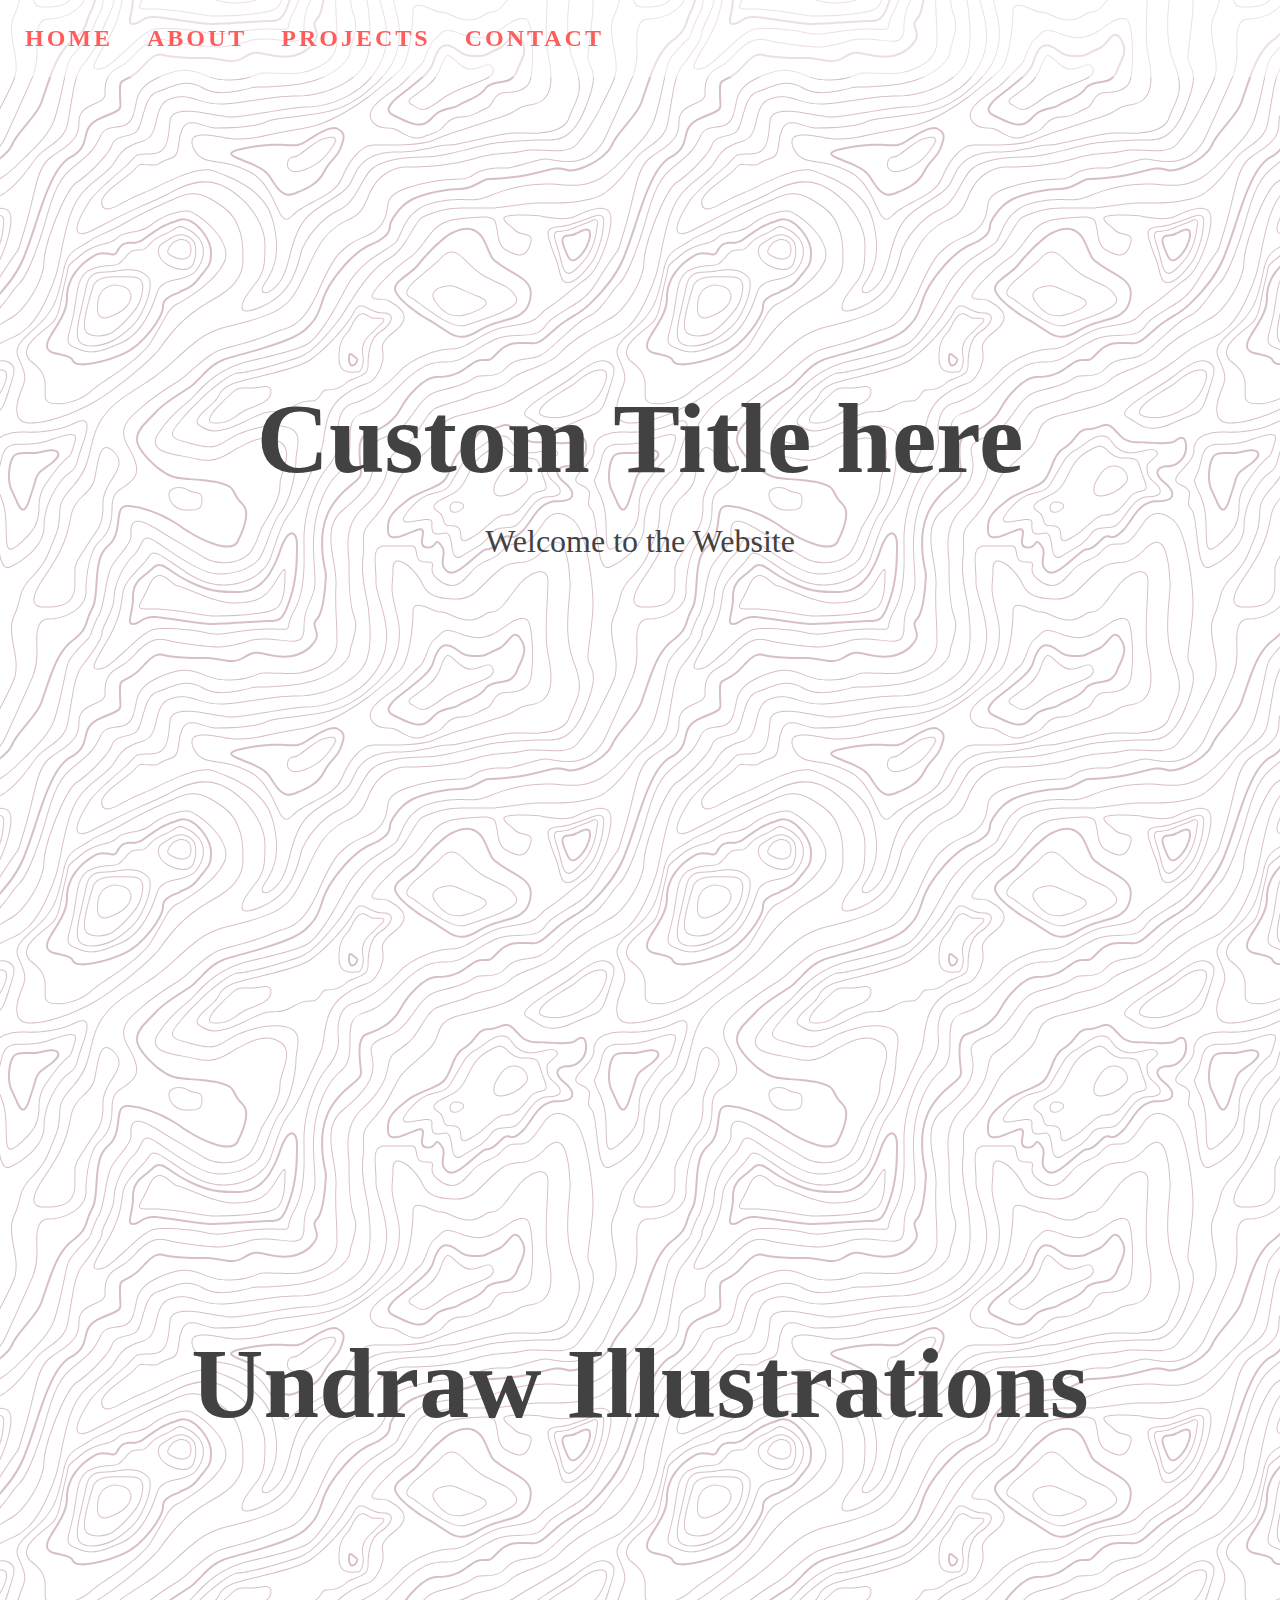
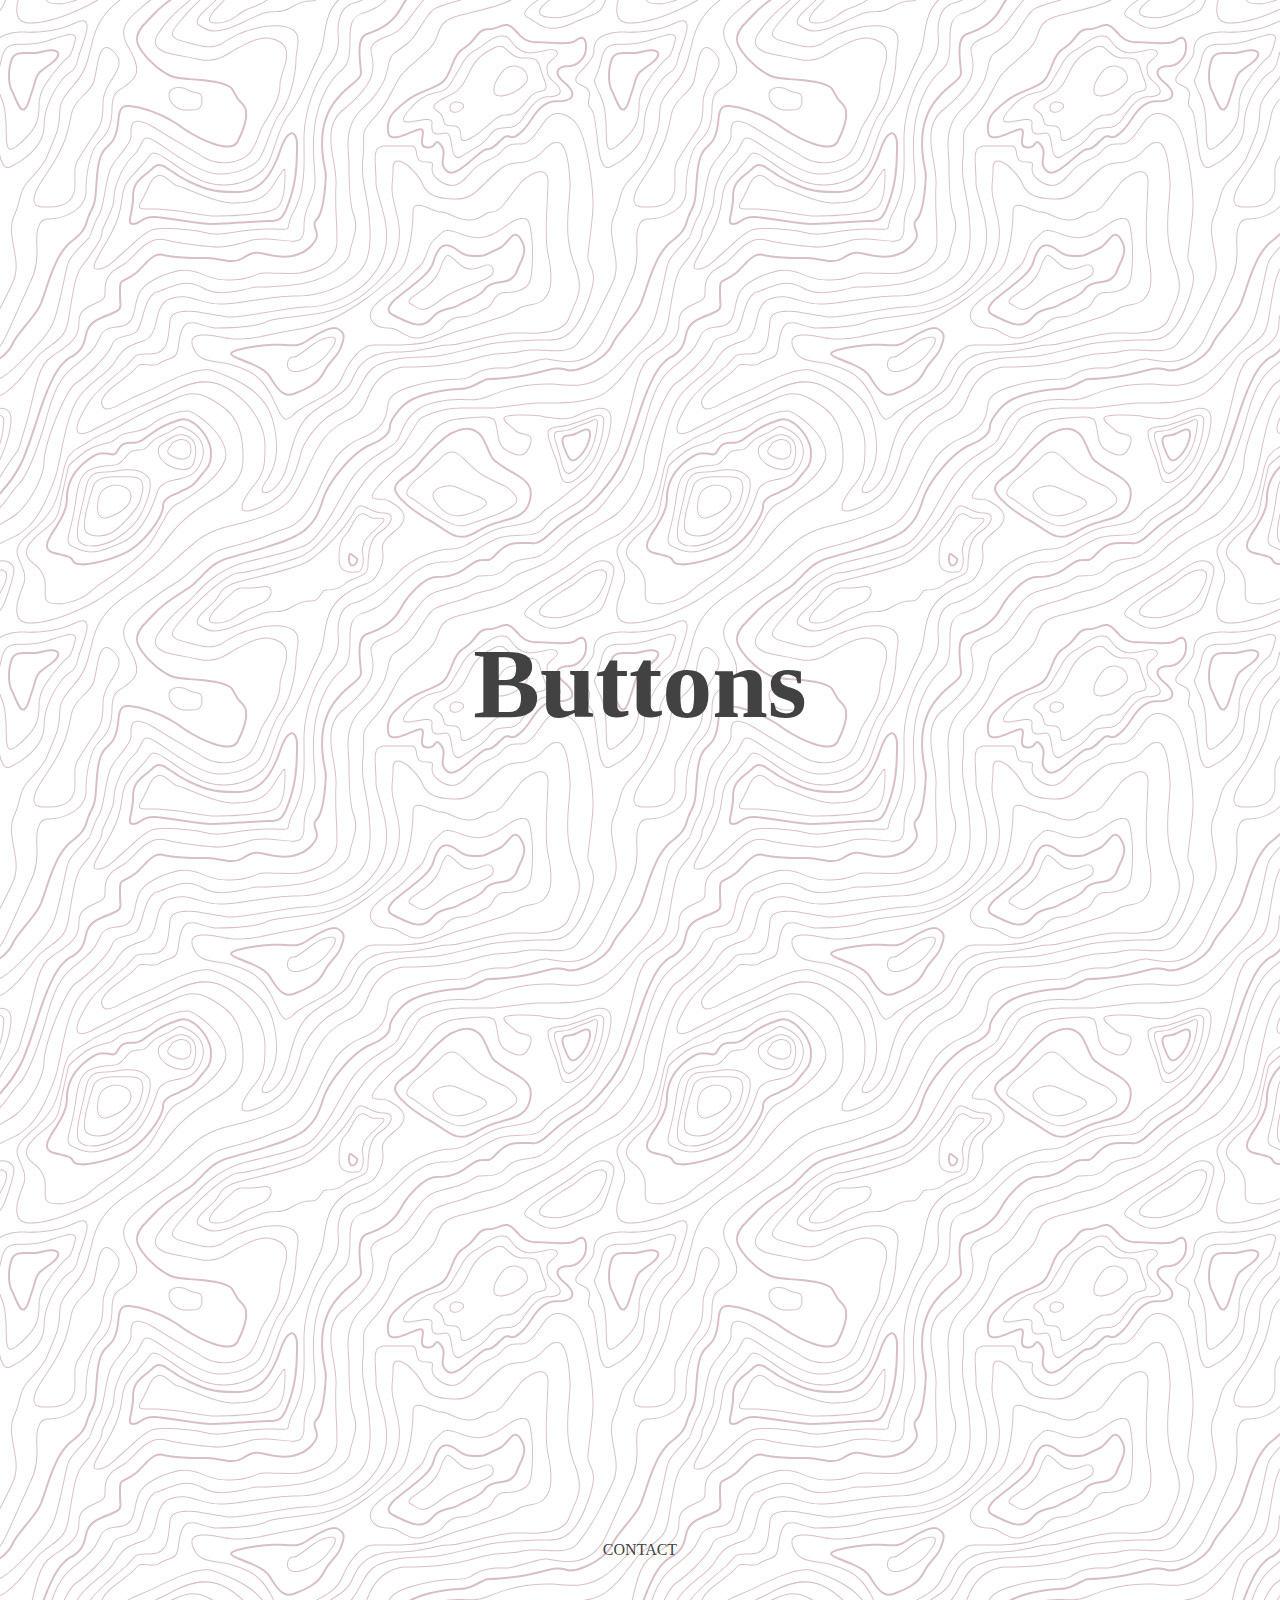
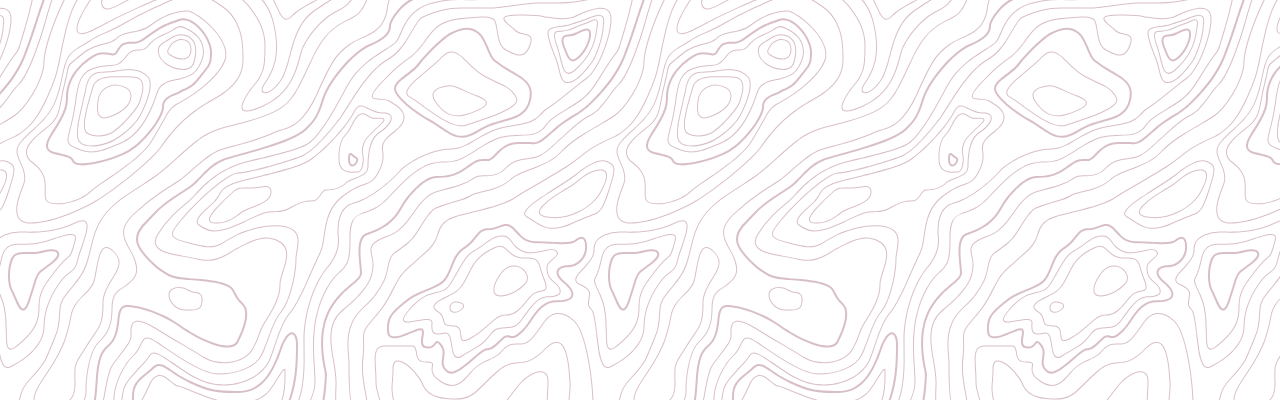
==== 2_dark_mode/index.html @ 5e02baf3 "Project Dark Mode initiated with basic html and css layout" ====
<!DOCTYPE html>
<html lang="en">

<head>
    <meta charset="UTF-8">
    <meta name="viewport" content="width=device-width, initial-scale=1.0">
    <title>Dark Mode</title>
    <link rel="icon" type="image/png" href="favicon.png">
    <link rel="stylesheet" href="https://cdnjs.cloudflare.com/ajax/libs/font-awesome/5.10.2/css/all.min.css" />
    <link rel="stylesheet" href="style.css">
</head>

<body>
    <!-- Navigation -->
    <nav id="nav">
        <!-- # symbol accesses id of sections -->
        <a href="#home">HOME</a>
        <a href="#about">ABOUT</a>
        <a href="#projects">PROJECTS</a>
        <a href="#contact">CONTACT</a>
    </nav>
    <!-- home Section -->
    <section id="home">
        <div class="title-group">
            <h1>Custom Title here</h1>
            <h2>Welcome to the Website</h2>
        </div>
    </section>
    <!-- About Section -->
    <section id="about">
        <h1>Undraw Illustrations</h1>
    </section>
    <!-- Project Section -->
    <section id="projects">
        <h1>Buttons</h1>
    </section>
    <!-- Contact Section -->
    <section id="contact">
        CONTACT
    </section>
    <!-- Script -->
    <script src="script.js"></script>
</body>

</html>
---- 2_dark_mode/style.css ----
/* root pesudo-class to store css variables */
:root {
  --primary-color: rgb(255, 92, 92);
  --primary-variant: #ff2d2d;
  --secondary-color: #1b9999;
  --on-primary: rgb(250, 250, 250);
  --on-background: rgb(66, 66, 66);
  --on-background-alt: rgba(66, 66, 66, 0.7);
  --background: rgb(255, 255, 255);
  --box-shadow: 0 5px 20px 1px rgba(0, 0, 0, 0.5);
}
/* will be enabled by JS   */
[data-theme="dark"] {
  --primary-color: rgb(150, 65, 255);
  --primary-variant: #6c63ff;
  --secondary-color: #03dac5;
  --on-primary: #000;
  --on-background: rgba(255, 255, 255, 0.9);
  --on-background-alt: rgba(255, 255, 255, 0.7);
  --background: #121212;
}

html {
  box-sizing: border-box;
  scroll-behavior: smooth;
}

body {
  margin: 0;
  color: var(--on-background);
  background-color: var(--background);
  /* adding svg background from heropatterns . com  */
  background-image: url("data:image/svg+xml,%3Csvg xmlns='http://www.w3.org/2000/svg' width='600' height='600' viewBox='0 0 600 600'%3E%3Cpath fill='%23660727' fill-opacity='0.26' d='M600 325.1v-1.17c-6.5 3.83-13.06 7.64-14.68 8.64-10.6 6.56-18.57 12.56-24.68 19.09-5.58 5.95-12.44 10.06-22.42 14.15-1.45.6-2.96 1.2-4.83 1.9l-4.75 1.82c-9.78 3.75-14.8 6.27-18.98 10.1-4.23 3.88-9.65 6.6-16.77 8.84-1.95.6-3.99 1.17-6.47 1.8l-6.14 1.53c-5.29 1.35-8.3 2.37-10.54 3.78-3.08 1.92-6.63 3.26-12.74 5.03a384.1 384.1 0 0 1-4.82 1.36c-2.04.58-3.6 1.04-5.17 1.52a110.03 110.03 0 0 0-11.2 4.05c-2.7 1.15-5.5 3.93-8.78 8.4a157.68 157.68 0 0 0-6.15 9.2c-5.75 9.07-7.58 11.74-10.24 14.51a50.97 50.97 0 0 1-4.6 4.22c-2.33 1.9-10.39 7.54-11.81 8.74a14.68 14.68 0 0 0-3.67 4.15c-1.24 2.3-1.9 4.57-2.78 8.87-2.17 10.61-3.52 14.81-8.2 22.1-4.07 6.33-6.8 9.88-9.83 12.99-.47.48-.95.96-1.5 1.48l-3.75 3.56c-1.67 1.6-3.18 3.12-4.86 4.9a42.44 42.44 0 0 0-9.89 16.94c-2.5 8.13-2.72 15.47-1.76 27.22.47 5.82.51 6.36.51 8.18 0 10.51.12 17.53.63 25.78.24 4.05.56 7.8.97 11.22h.9c-1.13-9.58-1.5-21.83-1.5-37 0-1.86-.04-2.4-.52-8.26-.94-11.63-.72-18.87 1.73-26.85a41.44 41.44 0 0 1 9.65-16.55c1.67-1.76 3.18-3.27 4.83-4.85.63-.6 3.13-2.96 3.75-3.57a71.6 71.6 0 0 0 1.52-1.5c3.09-3.16 5.86-6.76 9.96-13.15 4.77-7.42 6.15-11.71 8.34-22.44.86-4.21 1.5-6.4 2.68-8.6.68-1.25 1.79-2.48 3.43-3.86 1.38-1.15 9.43-6.8 11.8-8.72 1.71-1.4 3.26-2.81 4.7-4.3 2.72-2.85 4.56-5.54 10.36-14.67a156.9 156.9 0 0 1 6.1-9.15c3.2-4.33 5.9-7.01 8.37-8.07 3.5-1.5 7.06-2.77 11.1-4.02a233.84 233.84 0 0 1 7.6-2.2l2.38-.67c6.19-1.79 9.81-3.16 12.98-5.15 2.14-1.33 5.08-2.33 10.27-3.65l6.14-1.53c2.5-.63 4.55-1.2 6.52-1.82 7.24-2.27 12.79-5.06 17.15-9.05 4.05-3.72 9-6.2 18.66-9.9l4.75-1.82c1.87-.72 3.39-1.31 4.85-1.91 10.1-4.15 17.07-8.32 22.76-14.4 6.05-6.45 13.95-12.4 24.49-18.92 1.56-.96 7.82-4.6 14.15-8.33v-64.58c-4 8.15-8.52 14.85-12.7 17.9-2.51 1.82-5.38 4.02-9.04 6.92a1063.87 1063.87 0 0 0-6.23 4.98l-1.27 1.02a2309.25 2309.25 0 0 1-4.87 3.9c-7.55 6-12.9 10.05-17.61 13.19-3.1 2.06-3.86 2.78-8.06 7.13-5.84 6.07-11.72 8.62-29.15 10.95-11.3 1.5-20.04 4.91-30.75 11.07-1.65.94-7.27 4.27-6.97 4.1-2.7 1.58-4.69 2.69-6.64 3.66-5.63 2.8-10.47 4.17-15.71 4.17-17.13 0-41.44 11.51-51.63 22.83-12.05 13.4-31.42 27.7-45.25 31.16-7.4 1.85-11.85 7.05-14.04 14.69-1.26 4.4-1.58 8.28-1.58 13.82 0 .82.01.98.24 3.63.45 5.18.35 8.72-.77 13.26-1.53 6.2-4.89 12.6-10.59 19.43-13.87 16.65-22.88 46.58-22.88 71.68 0 2.39.02 4.26.06 8.75.12 10.8.1 15.8-.22 21.95-.56 11.18-2.09 20.73-5 29.3h-1.05c2.94-8.56 4.49-18.12 5.05-29.35.31-6.13.34-11.1.22-21.9-.04-4.48-.06-6.36-.06-8.75 0-25.32 9.07-55.47 23.12-72.32 5.6-6.72 8.88-12.99 10.38-19.03 1.09-4.4 1.18-7.85.74-12.93-.23-2.7-.24-2.86-.24-3.72 0-5.62.32-9.57 1.62-14.1 2.28-7.95 6.97-13.44 14.76-15.39 13.6-3.4 32.82-17.59 44.75-30.84C409 360.14 433.58 348.5 451 348.5c5.07 0 9.77-1.33 15.26-4.07 1.93-.96 3.9-2.05 6.58-3.62-.3.18 5.33-3.16 6.98-4.11 10.82-6.21 19.66-9.67 31.11-11.2 17.23-2.3 22.9-4.75 28.57-10.64 4.25-4.41 5.04-5.16 8.22-7.28 4.68-3.11 10.01-7.14 17.55-13.14a1113.33 1113.33 0 0 0 4.86-3.89l1.28-1.02a4668.54 4668.54 0 0 1 6.23-4.98c3.67-2.9 6.55-5.12 9.07-6.95 4.37-3.19 9.16-10.56 13.29-19.4v66.9zm0-116.23c-.62.01-1.27.06-1.95.13-6.13.63-13.83 3.45-21.83 7.45-3.64 1.82-8.46 2.67-14.17 2.71-4.7.04-9.72-.47-14.73-1.33-1.7-.3-3.26-.61-4.67-.93a31.55 31.55 0 0 0-3.55-.57 273.4 273.4 0 0 0-16.66-.88c-10.42-.16-17.2.74-17.97 2.73-.38.97.6 2.55 3.03 4.87 1.01.97 2.22 2.03 4.04 3.55a1746.07 1746.07 0 0 0 4.79 4.02c1.39 1.2 3.1 1.92 5.5 2.5.7.16.86.2 2.64.54 3.53.7 5.03 1.25 6.15 2.63 1.41 1.76 1.4 4.54-.15 8.88-2.44 6.83-5.72 10.05-10.19 10.33-3.63.23-7.6-1.29-14.52-5.06-4.53-2.47-6.82-7.3-8.32-15.26-.17-.87-.32-1.78-.5-2.86l-.43-2.76c-1.05-6.58-1.9-9.2-3.73-10.11-.81-.4-1.59-.74-2.36-1-2.27-.77-4.6-1.02-8.1-.92-2.29.07-14.7 1-13.77.93-20.55 1.37-28.8 5.05-37.09 14.99a133.07 133.07 0 0 0-4.25 5.44l-2.3 3.09-2.51 3.32c-4.1 5.36-7.06 8.48-10.39 11.12-.65.52-1.33 1.04-2.13 1.62l-4.11 2.94a106.8 106.8 0 0 0-5.16 3.99c-4.55 3.74-9.74 8.6-16.25 15.38-8.25 8.58-11.78 13.54-11.7 15.95.07 1.65 1.64 2.11 6.79 2.38 1.61.09 2.15.12 2.98.2 2.95.24 5.09.73 6.81 1.68 7.48 4.15 11.63 7.26 13.95 11.58 3.3 6.15.8 12.88-8.89 20.26-8.28 6.3-11.1 10.37-11.31 14.96-.06 1.17 0 1.93.26 4.43.69 6.47.25 10.65-2.8 17.42a44.23 44.23 0 0 1-4.16 7.53c-2.82 3.97-5.47 5.74-10.6 7.69-.43.16-3.34 1.23-4.27 1.59-1.8.68-3.38 1.36-5.01 2.14-4.18 2-8.4 4.6-13.1 8.24-8.44 6.51-13.23 14.56-15.98 25.06-1.1 4.2-1.55 6.81-2.8 15.21-1.26 8.6-2.17 12.64-4.08 16.55-2.1 4.28-11.93 26.59-12.97 28.88a382.7 382.7 0 0 1-6.37 13.41c-4.07 8.11-7.61 14.07-10.73 17.81-5.38 6.46-8.98 14.37-13.77 28.42a810.14 810.14 0 0 0-1.89 5.6c-1.8 5.35-2.96 8.6-4.26 11.85-6.13 15.32-25.43 26.31-46.46 26.31-11.2 0-20.58-2.74-31.02-8.55-5.6-3.13-4.55-2.42-22.26-14.54-14.33-9.8-17.7-10.73-20.47-6.9-.37.5-1.81 2.74-1.83 2.77a52.24 52.24 0 0 1-4.94 5.9c-.73.79-5.52 5.87-6.97 7.45-2.38 2.6-4.3 4.81-5.98 6.93a45.6 45.6 0 0 0-5.08 7.66c-1.29 2.57-1.9 5.25-2.66 10.6a997.6 997.6 0 0 1-.46 3.18h-1l.47-3.32c.77-5.45 1.4-8.2 2.75-10.9a46.54 46.54 0 0 1 5.2-7.84c1.7-2.14 3.63-4.38 6.03-6.98 1.45-1.59 6.24-6.68 6.96-7.46a51.58 51.58 0 0 0 4.84-5.78s1.47-2.26 1.86-2.8c3.25-4.5 7.08-3.44 21.84 6.67 17.67 12.08 16.62 11.38 22.19 14.48 10.3 5.73 19.5 8.43 30.53 8.43 20.65 0 39.57-10.77 45.54-25.69a219.7 219.7 0 0 0 4.24-11.8 6752.32 6752.32 0 0 0 1.88-5.6c4.83-14.16 8.47-22.14 13.96-28.73 3.05-3.66 6.56-9.57 10.6-17.61 1.97-3.93 4.04-8.31 6.35-13.38 1.03-2.28 10.88-24.61 12.98-28.91 1.85-3.79 2.75-7.76 4-16.25 1.24-8.44 1.7-11.07 2.81-15.32 2.8-10.7 7.71-18.94 16.33-25.6a73.18 73.18 0 0 1 13.29-8.35c1.66-.8 3.27-1.48 5.08-2.18.94-.36 3.86-1.43 4.28-1.59 4.95-1.88 7.44-3.55 10.14-7.33 1.35-1.9 2.68-4.3 4.06-7.37 2.97-6.58 3.39-10.59 2.72-16.9a27.13 27.13 0 0 1-.27-4.58c.22-4.94 3.21-9.24 11.7-15.7 9.33-7.11 11.66-13.34 8.62-19-2.2-4.09-6.25-7.12-13.55-11.17-1.57-.88-3.6-1.33-6.42-1.57-.8-.07-1.34-.1-2.95-.19-5.77-.3-7.63-.85-7.72-3.34-.1-2.81 3.5-7.87 11.97-16.69 6.53-6.8 11.75-11.69 16.33-15.45 1.79-1.47 3.42-2.72 5.2-4.03l4.12-2.94c.79-.58 1.46-1.08 2.1-1.59 3.26-2.6 6.16-5.65 10.21-10.94a383.2 383.2 0 0 0 2.5-3.32l2.31-3.09c1.8-2.39 3.04-4 4.29-5.48 8.47-10.17 16.98-13.96 37.27-15.3-.44.02 12-.9 14.32-.98 3.62-.1 6.05.16 8.46.98.8.27 1.62.62 2.47 1.04 2.27 1.14 3.17 3.87 4.27 10.85l.44 2.76c.17 1.07.33 1.97.5 2.83 1.44 7.69 3.62 12.29 7.8 14.57 6.76 3.68 10.6 5.15 13.99 4.94 4-.25 6.99-3.17 9.3-9.67 1.45-4.04 1.46-6.49.32-7.92-.9-1.12-2.28-1.62-5.57-2.27a55.8 55.8 0 0 1-2.67-.55c-2.54-.6-4.39-1.4-5.93-2.71a252.63 252.63 0 0 0-4.78-4.01 84.35 84.35 0 0 1-4.08-3.6c-2.73-2.6-3.86-4.43-3.28-5.95 1.02-2.64 7.82-3.54 18.93-3.37a230.56 230.56 0 0 1 16.73.88c2.76.39 3.2.49 3.68.6 1.4.3 2.95.62 4.62.91a82.9 82.9 0 0 0 14.56 1.32c5.56-.04 10.24-.86 13.73-2.6 8.1-4.05 15.89-6.9 22.17-7.56.7-.07 1.4-.11 2.05-.13v1zm0-100.94v1.5c-8.62 16.05-17.27 29.55-23.65 35.92-3.19 3.2-7.62 4.9-13.54 5.56-4.45.48-8.28.4-19.18-.2-9.91-.55-15.32-.44-20.52.78a84.05 84.05 0 0 1-15 2.11l-2.25.14c-12.49.75-19.37 1.78-32.72 5.74-4.5 1.33-9.27 2.49-14.3 3.48a246.27 246.27 0 0 1-32.6 3.97c-7.56.45-13.21.57-20.24.57-5.4 0-11.9 1.61-18 5.18-8.3 4.87-15.06 12.87-19.53 24.5a68.57 68.57 0 0 1-4.56 9.8c-3.6 6.2-6.92 8.99-13.38 12.18l-4.03 1.96a64.48 64.48 0 0 0-15.16 10.25c-8.2 7.33-13.72 16.63-22.54 35.6l-2.08 4.49c-7.3 15.7-11.5 23.3-17.35 29.87-7.7 8.66-20.25 14.42-40.31 20.08-4.37 1.23-19.04 5.08-19.24 5.13-6.92 1.87-11.68 3.34-15.63 4.92-10.55 4.22-18.71 10.52-36.38 26.52l-1.7 1.54c-8.58 7.76-13.41 11.9-18.81 15.88-3.95 2.9-8 5.67-12.97 8.91-2.06 1.34-10.3 6.6-12.33 7.94-11.52 7.5-18.53 13.04-24.62 20.08a62.01 62.01 0 0 0-6.44 8.85c-4.13 6.91-6.27 13.15-9.2 25.11l-1.54 6.26c-.6 2.45-1.15 4.54-1.72 6.58-2.97 10.7-6.9 17.36-14.78 26.91L69.6 491a148.51 148.51 0 0 0-4.19 5.3 23.9 23.9 0 0 0-3.44 6.28c-1.16 3.23-1.52 5.9-1.87 11.94-.58 10.05-1.42 15.04-4.63 22.67-1.57 3.72-5.66 14.02-6.41 15.8a73.46 73.46 0 0 1-3.57 7.4c-2.88 5.14-6.71 10.12-13.12 16.95-5.96 6.36-8.87 10.9-10.61 16a56.88 56.88 0 0 0-1.38 4.82l-.46 1.84h-1.03l.52-2.08c.52-2.09.92-3.49 1.4-4.9 1.8-5.25 4.78-9.9 10.84-16.36 6.35-6.78 10.13-11.7 12.97-16.77a72.5 72.5 0 0 0 3.52-7.29c.75-1.76 4.84-12.06 6.4-15.8 3.17-7.5 3.99-12.4 4.56-22.33.35-6.14.72-8.88 1.93-12.23a24.9 24.9 0 0 1 3.58-6.54c1.27-1.7 2.6-3.37 4.22-5.34l4.11-4.95c7.8-9.46 11.66-16 14.59-26.54.56-2.04 1.1-4.12 1.71-6.56l1.53-6.26c2.96-12.04 5.13-18.36 9.32-25.39 1.84-3.08 4-6.05 6.54-8.99 6.17-7.12 13.24-12.7 24.83-20.26 2.05-1.33 10.28-6.6 12.33-7.94 4.96-3.22 9-5.98 12.92-8.87 5.37-3.95 10.19-8.08 18.74-15.82l1.7-1.54c17.76-16.09 25.98-22.43 36.67-26.7 4-1.6 8.8-3.09 15.75-4.96.21-.06 14.87-3.9 19.22-5.13 19.9-5.61 32.32-11.31 39.85-19.78 5.76-6.48 9.93-14.02 17.18-29.64l2.09-4.5c8.87-19.07 14.44-28.46 22.77-35.9a65.48 65.48 0 0 1 15.38-10.4l4.04-1.97c6.3-3.1 9.47-5.77 12.96-11.77a67.6 67.6 0 0 0 4.48-9.67c4.56-11.84 11.47-20.02 19.97-25 6.25-3.66 12.93-5.32 18.5-5.32 7.01 0 12.65-.12 20.17-.57a245.3 245.3 0 0 0 32.47-3.96c5-.98 9.75-2.13 14.22-3.45 13.43-3.98 20.38-5.02 32.94-5.78l2.24-.14c5.76-.37 9.8-.9 14.85-2.09 5.31-1.25 10.79-1.35 22.6-.7 9.04.5 12.84.58 17.21.1 5.71-.62 9.94-2.26 12.95-5.26 6.44-6.45 15.3-20.37 24.35-36.72zm0 450.21c-1.28-4.6-2.2-10.55-3.33-20.25l-.24-2.04-.23-2.03c-1.82-15.7-3.07-21.98-5.55-24.47-2.46-2.46-3.04-5.03-2.52-8.64.1-.6.18-1.1.39-2.15.69-3.54.77-5.04.08-6.84-.91-2.38-3.31-4.41-7.79-6.26-5.08-2.09-6.52-4.84-4.89-8.44.66-1.45 1.79-3.02 3.52-5.01 1.04-1.2 5.48-5.96 5.08-5.53 6.15-6.7 8.98-11.34 8.98-16.48a15.2 15.2 0 0 1 6.5-12.89v1.26a14.17 14.17 0 0 0-5.5 11.63c0 5.47-2.93 10.29-9.24 17.16.38-.42-4.04 4.33-5.07 5.5-1.67 1.93-2.75 3.43-3.36 4.77-1.37 3.04-.23 5.22 4.36 7.1 4.71 1.95 7.32 4.16 8.34 6.83.78 2.04.7 3.67-.03 7.4-.2 1.03-.3 1.51-.38 2.09-.48 3.33.03 5.59 2.23 7.8 2.74 2.74 3.98 8.96 5.84 25.06l.24 2.03.23 2.04c.82 7.01 1.53 12.06 2.34 16.03v4.33zm0-62.16c-1.4-3.13-4.43-9.9-4.95-11.17-1.02-2.53-1.25-3.8-.91-5.18.2-.84 2.05-4.68 2.32-5.33a70.79 70.79 0 0 0 3.54-11.2v3.99a62.82 62.82 0 0 1-2.62 7.6c-.31.75-2.09 4.46-2.27 5.18-.28 1.12-.08 2.22.87 4.57.41 1.02 2.5 5.7 4.02 9.09v2.45zm0-85.09c-1.65 1.66-3.66 2.9-6.4 4.13-.25.1-13.97 5.47-20.4 8.43-9.35 4.32-16.7 5.9-23.03 5.25-5.08-.53-9.02-2.25-14.77-5.92l-3.2-2.07a77.4 77.4 0 0 0-5.44-3.27c-4.05-2.18-3.25-5.8 1.47-10.47 3.71-3.68 9.6-7.93 18.73-13.8l4.46-2.82c17.95-11.33 18.22-11.5 22.27-14.74 11.25-9 19.69-14.02 26.31-15.1v1.02c-6.37 1.1-14.62 6-25.69 14.86-4.1 3.28-4.34 3.44-22.36 14.8a652.4 652.4 0 0 0-4.45 2.83c-9.07 5.83-14.92 10.05-18.57 13.66-4.31 4.28-4.95 7.13-1.7 8.88 1.7.91 3.29 1.88 5.5 3.3l3.2 2.08c5.64 3.59 9.45 5.25 14.34 5.76 6.13.64 13.32-.9 22.52-5.15 6.46-2.98 20.18-8.35 20.4-8.44 3.04-1.37 5.1-2.71 6.81-4.69v1.47zm0-41.37v1c-6.56.26-12.11 3.13-19.71 9.08l-4.63 3.68a51.87 51.87 0 0 1-4.4 3.14c-.82.52-5.51 3.33-6.22 3.76-3.31 2-6.15 3.8-8.87 5.6a112.61 112.61 0 0 0-8.16 5.92c-4.61 3.72-7.4 6.9-7.97 9.35-.63 2.67 1.48 4.53 7.05 5.46 10.7 1.78 20.92-.05 30.45-4.65a61.96 61.96 0 0 0 17.1-12.2 41.8 41.8 0 0 0 5.36-7.42v1.92a38.94 38.94 0 0 1-4.64 6.19 62.95 62.95 0 0 1-17.39 12.41c-9.7 4.68-20.13 6.55-31.05 4.73-6.06-1-8.65-3.29-7.85-6.67.64-2.74 3.53-6.05 8.31-9.9 2.35-1.9 5.1-3.88 8.24-5.97 2.73-1.82 5.58-3.61 8.9-5.62.72-.44 5.4-3.24 6.22-3.75 1.26-.8 2.6-1.76 4.3-3.09.8-.62 3.9-3.1 4.63-3.67 7.77-6.1 13.49-9.04 20.33-9.3zm0-154.6v1c-1.75-.24-4.3.23-7.82 1.55-10.01 3.75-13.8 5.07-19.15 6.76-1.78.56-2.63.83-3.87 1.24-1.48.5-3.16.76-6.74 1.16a1550.34 1550.34 0 0 0-2.64.3c-7.8.94-11.28 2.47-11.28 6.07 0 4.45 2.89 13.18 7.96 25.81a57.34 57.34 0 0 1 2.33 7.6 258.32 258.32 0 0 1 .84 3.46c1.86 7.62 3.17 10.71 5.56 11.67 2.21.88 4.7.6 7.47-.72 3.48-1.69 7.22-4.94 11.2-9.47 1.52-1.7 2.97-3.49 4.59-5.57l3.16-4.1c2.59-3.23 6.07-12.21 8.39-20.23v3.45c-2.29 7.2-5.27 14.5-7.61 17.41-.44.55-2.67 3.46-3.15 4.09-1.63 2.1-3.1 3.9-4.62 5.62-4.08 4.61-7.9 7.94-11.53 9.7-2.99 1.44-5.77 1.75-8.28.74-2.84-1.13-4.2-4.34-6.15-12.35a2097.48 2097.48 0 0 1-.84-3.46c-.8-3.2-1.47-5.45-2.28-7.46-5.14-12.8-8.04-21.55-8.04-26.19 0-4.37 3.84-6.06 12.16-7.07a160.9 160.9 0 0 1 2.65-.3c3.5-.39 5.15-.64 6.53-1.1 1.26-.42 2.1-.7 3.88-1.26 5.34-1.68 9.11-3 19.1-6.74 3.53-1.32 6.22-1.84 8.18-1.61zM0 292c10.13-11.31 18.13-23.2 23.07-35.39 3.3-8.14 6.09-16.12 10.81-30.55l1.59-4.84c6.53-19.94 10.11-29.82 14.77-39.56 6.07-12.72 12.55-21.18 20.27-25.54 6.66-3.76 10.2-7.86 12.22-13.15a46.6 46.6 0 0 0 1.86-6.58c1.23-5.2 2.05-7.59 3.93-10.36 2.45-3.62 6.27-6.53 12.1-8.96 15.78-6.58 16.73-7.04 18.05-9.01.65-.98.83-2.15.74-4.51-.03-.73-.23-3.82-.24-4A93.8 93.8 0 0 1 119 94c0-10.04.18-11.37 2.37-13.15.52-.42 1.13-.8 2.07-1.3.27-.14 2.18-1.12 2.84-1.48a68.4 68.4 0 0 0 9.12-5.87c2.06-1.54 2.64-2.14 8.01-7.93 3.78-4.09 6.21-6.36 8.96-8.12 3.64-2.33 7.2-3.12 10.9-2.11 4.4 1.2 10.81 2 18.78 2.46 6.9.4 12.9.5 21.95.5 4.87 0 8.97.47 15.4 1.57 7.77 1.33 9.3 1.54 12.38 1.54 4.05 0 7.43-.88 10.68-2.95 5.06-3.22 8.11-4.67 11.2-5.2 3.62-.64 4.77-.46 16.55 2.06 17.26 3.7 30.85 1.36 41.06-9.7 5.1-5.53 5.48-8.9 3.48-14.8-.83-2.42-1.03-3.1-1.17-4.3-.29-2.52.5-4.71 2.71-6.93 2.65-2.65 4.72-9.17 6.22-18.29h2.03c-1.56 9.71-3.77 16.65-6.83 19.7-1.79 1.8-2.36 3.39-2.14 5.28.11 1 .3 1.63 1.07 3.9 2.22 6.53 1.76 10.66-3.9 16.8-10.77 11.66-25.07 14.13-42.95 10.3-11.42-2.45-12.55-2.62-15.78-2.06-2.77.48-5.62 1.84-10.47 4.92a20.93 20.93 0 0 1-11.76 3.27c-3.25 0-4.81-.22-12.73-1.57C212.74 59.46 208.73 59 204 59c-9.1 0-15.11-.1-22.07-.5-8.09-.47-14.62-1.29-19.2-2.54-5.62-1.53-10.17 1.38-17.85 9.66-5.5 5.94-6.08 6.53-8.28 8.18a70.38 70.38 0 0 1-9.38 6.03c-.68.37-2.58 1.35-2.84 1.49-.84.44-1.35.76-1.75 1.08C121.16 83.6 121 84.8 121 94c0 1.85.06 3.54.17 5.44 0 .17.2 3.28.24 4.03.1 2.75-.13 4.29-1.08 5.71-1.67 2.5-2.27 2.8-18.95 9.74-5.48 2.29-8.99 4.96-11.2 8.24-1.71 2.51-2.47 4.73-3.64 9.7-.83 3.5-1.21 4.92-1.94 6.83-2.18 5.73-6.05 10.19-13.1 14.18-7.3 4.12-13.55 12.28-19.46 24.66-4.6 9.64-8.17 19.46-14.67 39.32l-1.58 4.84c-4.75 14.47-7.54 22.48-10.86 30.69-5.28 13.01-13.95 25.65-24.93 37.6v-2.97zm0 78v-.5l1-.01c6.32 0 7.47 5.2 4.6 13.36a60.36 60.36 0 0 1-5.6 11.3v-1.92a57.76 57.76 0 0 0 4.65-9.72c2.69-7.6 1.71-12.02-3.65-12.02-.34 0-.67 0-1 .02v-46.59a340.96 340.96 0 0 0 13.71-8.34c13.66-9.46 29.79-37.6 29.79-53.59 0-18.1 21.57-72.64 32.23-79.42 12.71-8.09 32.24-27.96 35.8-37.75 1.93-5.3 5.5-7.27 14.42-9.37 6.15-1.44 8.64-2.42 10.67-4.79 1.5-1.74 2.72-4.79 4.33-10.3.23-.78 1.9-6.68 2.43-8.46 3.62-12.08 7.3-18.49 13.47-20.39 2.5-.76 3.03-.98 9.74-3.7 7.49-3.03 11.97-4.43 17.12-4.92 6.75-.65 13.13.75 19.55 4.67 5.43 3.32 12.19 4.72 20.17 4.56 6.03-.12 12.2-1.07 19.83-2.8 1.82-.4 7.38-1.74 8.26-1.94 2.69-.6 4.34-.89 5.48-.89 4.97 0 8.93-.05 14.2-.27 7.9-.32 15.56-.92 22.75-1.88 8.5-1.14 15.9-2.73 21.88-4.82 18.9-6.62 32.64-18.3 33.67-27.59.29-2.56.4-2.96 2.79-11.11 2.33-7.95 3.21-12.93 2.72-18.23-.2-2.24-.69-4.38-1.48-6.42-1.5-3.92-2.63-9.4-3.43-16.18h.9c.77 6.47 1.89 11.72 3.47 15.82a24.93 24.93 0 0 1 1.54 6.69c.5 5.46-.4 10.54-2.77 18.6-2.36 8.06-2.47 8.47-2.74 10.95-1.09 9.75-15.1 21.68-34.33 28.41-6.06 2.12-13.52 3.72-22.09 4.87-7.22.96-14.92 1.57-22.83 1.89-5.3.21-9.27.27-14.25.27-1.04 0-2.64.27-5.26.87-.87.2-6.43 1.53-8.26 1.94-7.68 1.73-13.92 2.7-20.03 2.82-8.15.17-15.1-1.27-20.71-4.7-6.23-3.81-12.4-5.16-18.93-4.54-5.04.48-9.44 1.86-16.84 4.86-6.75 2.74-7.29 2.95-9.82 3.73-5.73 1.76-9.28 7.96-12.81 19.72-.53 1.77-2.2 7.66-2.43 8.46-1.66 5.65-2.91 8.78-4.53 10.67-2.22 2.58-4.84 3.62-12.01 5.3-7.8 1.83-11.13 3.66-12.9 8.54-3.65 10.04-23.32 30.06-36.2 38.25C65.94 190 44.5 244.2 44.5 262c0 16.34-16.3 44.78-30.22 54.41-2.14 1.48-8.24 5.12-14.28 8.68v-1.16 46.09zm0-173.7v-1.11c7.42-3.82 14.55-10.23 21.84-18.98 3.8-4.56 14.21-18.78 15.79-20.55 1.8-2.04 4.06-3.96 7.42-6.45 1.08-.8 4.92-3.57 5.49-3.99 9.36-6.85 14-11.96 15.98-19.36.8-2.98 1.54-6.78 2.46-12.3.23-1.44 2-12.46 2.56-15.79 2.87-16.77 5.73-26.79 10.07-32.1C92.46 52.43 101.5 38.13 101.5 33c0-2.54.34-3.35 6.05-15.71.68-1.49 1.25-2.74 1.77-3.93 2.5-5.75 3.9-10.04 4.14-13.36h1c-.23 3.48-1.66 7.87-4.23 13.76-.52 1.2-1.09 2.45-1.78 3.95-5.54 12.01-5.95 12.99-5.95 15.29 0 5.47-9.09 19.84-20.11 33.31-4.2 5.12-7.03 15.06-9.86 31.64-.57 3.33-2.33 14.33-2.57 15.78-.92 5.56-1.67 9.38-2.48 12.4-2.05 7.68-6.82 12.93-16.35 19.91l-5.49 3.98c-3.3 2.45-5.51 4.34-7.27 6.31-1.53 1.73-11.94 15.93-15.76 20.53-7.52 9.02-14.88 15.6-22.61 19.46zm0 361.83v-4.33c.48 2.36 1 4.35 1.6 6.15 2 6.03 4.6 8.26 8.19 6.59C28.76 557.69 43.5 542.4 43.5 527c0-16.2 6.37-31.99 17.1-46.3 1.88-2.5 3.66-4.4 5.53-6 .73-.62 1.45-1.18 2.3-1.8l2-1.43c3.68-2.68 5.32-5.28 7.08-12.59.75-3.07 1.38-5.02 4.2-13.26l.63-1.88c3.24-9.58 4.56-14.97 4.17-18.65-.48-4.43-3.8-5.23-11.3-1.64a81.12 81.12 0 0 1-9.15 3.7c-13.89 4.67-26.96 5.8-42.66 5.42l-1.95-.05-1.45-.02a39.8 39.8 0 0 0-15.05 2.96A21.81 21.81 0 0 0 0 438.37v-1.26a23.55 23.55 0 0 1 4.55-2.57 40.77 40.77 0 0 1 16.92-3.02l1.95.05c15.6.38 28.57-.75 42.32-5.37a80.12 80.12 0 0 0 9.04-3.65c8.04-3.84 12.16-2.85 12.72 2.43.42 3.89-.92 9.34-4.21 19.08l-.64 1.88c-2.8 8.2-3.43 10.15-4.16 13.18-1.82 7.52-3.59 10.34-7.47 13.16l-2 1.43c-.84.6-1.54 1.15-2.25 1.75a35.45 35.45 0 0 0-5.37 5.84c-10.61 14.15-16.9 29.74-16.9 45.7 0 15.88-15 31.45-34.29 40.45-4.3 2.01-7.39-.66-9.56-7.18-.23-.68-.44-1.39-.65-2.13zm0-62.16v-2.45l1.46 3.27c2.1 4.8 3.46 10.33 4.26 16.77.66 5.3.84 9.3 1.04 18.5.2 9.32.5 12.75 1.63 15.05 1.28 2.6 3.67 2.35 8.29-1.5 17.14-14.3 21.82-22.9 21.82-38.62 0-7.17 1.1-12.39 3.7-17.68 2.27-4.67 3.65-6.62 13.4-19.62a69.8 69.8 0 0 1 7.6-8.79 44.76 44.76 0 0 1 3.54-3.06c.38-.3.64-.52.89-.74a10.47 10.47 0 0 0 2.63-3.32 35.78 35.78 0 0 0 2.26-5.94l.37-1.2.36-1.15c.29-.91.48-1.55.66-2.16.45-1.53.74-2.68.91-3.66.38-2.2.12-3.49-.85-4.15-2.35-1.61-9.28-.24-23.8 4.94-9.54 3.4-16.12 4.17-27.85 4.26-7.71.06-10.43.4-13.25 2.12-3.48 2.12-5.84 6.4-7.58 14.26-.5 2.2-.99 4.19-1.49 5.98v-3.98l.51-2.22c1.8-8.1 4.28-12.6 8.04-14.9 3.04-1.85 5.86-2.2 13.77-2.26 11.61-.09 18.1-.84 27.51-4.2 14.93-5.32 21.95-6.71 24.7-4.83 1.38.94 1.71 2.6 1.28 5.15a33.69 33.69 0 0 1-.94 3.78l-.66 2.17-.36 1.15-.37 1.2a36.64 36.64 0 0 1-2.33 6.1c-.8 1.53-1.61 2.52-2.86 3.61l-.92.77-1.02.83c-.9.74-1.65 1.4-2.47 2.18a68.84 68.84 0 0 0-7.48 8.66c-9.7 12.93-11.07 14.87-13.31 19.46-2.52 5.15-3.59 10.22-3.59 17.24 0 16.04-4.82 24.91-22.18 39.38-5.04 4.2-8.18 4.55-9.83 1.18-1.22-2.5-1.52-5.94-1.73-15.47-.2-9.16-.38-13.15-1.03-18.4-.79-6.34-2.12-11.8-4.19-16.49L0 495.98zM379.27 0h1.04l1.5 5.26c3.28 11.56 4.89 19.33 5.26 27.8.49 11.01-1.52 21.26-6.63 31.17-7.8 15.13-20.47 26.5-36.22 34.1-12.38 5.96-26.12 9.17-36.22 9.17-6.84 0-17.24 1.38-37.27 4.62l-2.27.37c-24.5 3.99-31.65 5-37.46 5-3.49 0-4.08-.08-19.54-2.8-3.56-.64-6.32-1.1-9-1.5-20.23-2.96-31-1.2-31.96 7.86-.1.85-.18 1.72-.29 2.81l-.27 2.73c-1.1 10.9-2.02 15.73-4.31 19.96-2.9 5.34-7.77 7.95-15.63 7.95-10.2 0-12.92.6-15.5 3.17.52-.51-5.03 5.85-8.16 8.7-2.75 2.5-14.32 12.55-15.77 13.83a341.27 341.27 0 0 0-6.54 5.92c-6.97 6.49-11.81 11.76-14.6 16.15-5.92 9.3-10.48 18.04-11.69 24.08-1.66 8.3 3.67 9.54 19.02 1.21a626.23 626.23 0 0 1 44.54-21.9c3.5-1.56 14.04-6.2 15.68-6.95 5.05-2.25 8.3-3.8 10.78-5.15l1.95-1.07 2.18-1.18c1.76-.94 3.38-1.76 5-2.55 18.1-8.72 34.48-10.46 50.33-1.2 22.89 13.34 38.28 37.02 38.28 56.44 0 19.12-.73 25.13-5.18 33.2a45.32 45.32 0 0 1-4.94 7.12c-6.47 7.77-11.81 16.2-12.76 21.27-1.2 6.34 4.69 7.03 20.17-.05 13.31-6.08 22.4-14.95 28.5-26.32a80.51 80.51 0 0 0 6.1-15.13c.9-2.98 3.17-11.65 3.41-12.48a29.02 29.02 0 0 1 1.75-4.83c7.47-14.93 21.09-30.5 36.25-37.24 7.61-3.38 13-9.65 19.4-20.79.84-1.48 4.26-7.64 5.14-9.17 3.52-6.1 6.22-9.7 9.37-11.98 10.15-7.4 28.7-11.1 50.29-11.1 7.52 0 16.54-1.24 27.51-3.58a420.1 420.1 0 0 0 14.96-3.52c-1.3.33 15.54-3.98 19.42-4.89 14.15-3.33 41.07-5.01 64.11-5.01 17.36 0 27.82-9.23 38.53-38.67 6.62-18.21 6.62-26.37 2.69-34.35l-1.18-2.37A13.36 13.36 0 0 1 587.5 58c0-4.03 0-4.01 2.5-24.56.46-3.73.8-6.74 1.12-9.64.9-8.45 1.38-15.2 1.38-20.8 0-.94-.02-1.94-.04-3h1c.03 1.06.04 2.06.04 3 0 5.65-.48 12.43-1.39 20.9-.3 2.91-.66 5.93-1.11 9.66-2.5 20.45-2.5 20.47-2.5 24.44 0 1.97.45 3.57 1.45 5.68.24.51 1.16 2.35 1.17 2.36 4.06 8.24 4.06 16.68-2.65 35.13-10.84 29.8-21.63 39.33-39.47 39.33-22.96 0-49.83 1.68-63.89 4.99-3.86.9-20.69 5.2-19.4 4.88a421.05 421.05 0 0 1-14.99 3.53c-11.04 2.35-20.11 3.6-27.72 3.6-21.4 0-39.76 3.67-49.7 10.9-3 2.19-5.64 5.7-9.1 11.68-.87 1.52-4.29 7.68-5.14 9.17-6.49 11.3-12 17.71-19.86 21.2-14.9 6.63-28.38 22.03-35.75 36.77a28.17 28.17 0 0 0-1.69 4.67c-.23.8-2.5 9.49-3.4 12.5a81.48 81.48 0 0 1-6.19 15.3c-6.2 11.56-15.44 20.58-28.96 26.76-16.1 7.36-23 6.55-21.58-1.04 1-5.29 6.4-13.83 12.99-21.73a44.33 44.33 0 0 0 4.82-6.96c4.35-7.88 5.06-13.77 5.06-32.72 0-19.04-15.19-42.4-37.72-55.55-15.57-9.08-31.62-7.38-49.45 1.21a132.9 132.9 0 0 0-7.14 3.71l-1.95 1.07a158.83 158.83 0 0 1-10.85 5.19c-1.65.74-12.18 5.38-15.69 6.95a625.25 625.25 0 0 0-44.46 21.86c-15.95 8.66-22.37 7.16-20.48-2.29 1.24-6.2 5.83-15.02 11.82-24.42 2.85-4.48 7.74-9.8 14.77-16.34 1.98-1.85 4.12-3.79 6.56-5.94 1.46-1.29 13.02-11.33 15.75-13.82 3.09-2.8 8.6-9.14 8.14-8.67 2.82-2.82 5.75-3.46 16.2-3.46 7.5 0 12.04-2.43 14.75-7.42 2.2-4.07 3.11-8.84 4.2-19.59l.26-2.73.3-2.81c.56-5.42 4.47-8.5 11.23-9.6 5.44-.88 12.51-.51 21.86.86 2.7.4 5.47.86 9.04 1.49 15.33 2.7 15.96 2.8 19.36 2.8 5.73 0 12.9-1.03 37.3-5l2.27-.36c20.1-3.26 30.52-4.64 37.43-4.64 9.95 0 23.54-3.18 35.78-9.08 15.57-7.5 28.09-18.73 35.78-33.65 5.02-9.75 7-19.82 6.51-30.67-.37-8.37-1.96-16.08-5.23-27.57L379.27 0zm13.68 0h1.02c.78 3.9 1.92 8.7 3.51 14.88 3.63 14.05 3.06 27.03-.75 38.77a61 61 0 0 1-11.35 20.68 138.36 138.36 0 0 1-19.32 18.77c-11.32 9.02-23.36 15.49-35.95 18.39a258.63 258.63 0 0 1-22.57 4.07c-3.17.44-6.36.85-10.3 1.32l-9.39 1.12c-11.53 1.41-17.45 2.55-21.64 4.46-9.28 4.21-28.35 6.04-49.21 6.04-1.37 0-2.8-.12-4.3-.35-2.62-.41-5-1.03-9.14-2.29-7.34-2.21-9.63-2.75-12.63-2.56-3.9.23-6.63 2.29-8.47 6.89-1.86 4.66-2.42 7.53-3.34 14.98-1.1 8.98-2.87 12.12-9.97 14.3a40.12 40.12 0 0 0-6.8 2.66c-.63.33-1.16.64-1.76 1.02l-1.34.86c-1.9 1.14-3.86 1.49-9.25 1.49-3.2 0-8.83-.55-9.51-.39-1.22.28-.75-.14-7.14 6.24-1.5 1.5-3.49 3.18-6.32 5.37-1.52 1.18-7.16 5.43-7.94 6.03-4.96 3.78-8.33 6.6-11.06 9.38-4.88 4.98-6.85 9.15-5.56 12.7 1.34 3.67 4.07 4.42 8.9 2.82a55.72 55.72 0 0 0 7.77-3.48c1.5-.77 7.78-4.13 9.37-4.96a116.8 116.8 0 0 1 12.31-5.68 162.2 162.2 0 0 0 11.04-4.84c2.04-.97 10.74-5.16 13-6.22 4.41-2.1 8.1-3.78 11.65-5.29 17.14-7.3 29.32-9.9 37.67-6.65l5.43 2.1c2.3.88 4.17 1.62 6.02 2.38a150.9 150.9 0 0 1 13.07 6c18.34 9.63 30.35 22.13 34.79 39.87 6.96 27.85 3.6 45.53-8.08 62.4-3.97 5.75-3.52 9.2.06 8.97 4.14-.28 10.21-4.95 15.11-12.52 3.1-4.8 5.1-10.45 8.05-21.53l1.69-6.35c.66-2.47 1.24-4.52 1.83-6.5 4.93-16.56 11-27.28 21.56-34.76 7.15-5.06 23.73-15.5 25.48-16.75 6.74-4.81 10.53-9.44 14.34-18 7.74-17.44 21.09-24.34 44.47-24.34 9.36 0 17.91-1.13 29.53-3.49a624.86 624.86 0 0 0 6.2-1.28c2.4-.5 4.07-.84 5.66-1.13 4.03-.74 7.04-1.1 9.61-1.1 4.44 0 9.39-1 31.39-5.99l2.95-.66c16.34-3.67 25.64-5.35 31.66-5.35 1.54 0 2.4.01 6.4.1 7.8.15 12.27.13 17.33-.2 16.41-1.06 26.73-5.36 29.8-14.56a87.1 87.1 0 0 1 3.55-8.83c-.15.31 2.29-4.96 2.9-6.38 5.38-12.3 5.57-21.92-1.44-39.44a86.4 86.4 0 0 1-5.26-20.72c-1.61-11.98-1.38-23.14.1-40.35l.2-2.12h1l-.2 2.2c-1.48 17.15-1.7 28.24-.11 40.14a85.4 85.4 0 0 0 5.2 20.47c7.1 17.78 6.91 27.67 1.43 40.22-.62 1.43-3.06 6.72-2.91 6.4a86.17 86.17 0 0 0-3.52 8.73c-3.23 9.72-13.9 14.15-30.68 15.24-5.1.33-9.58.35-17.42.2-3.98-.09-4.84-.1-6.37-.1-5.91 0-15.18 1.67-31.44 5.32l-2.95.67c-22.16 5.02-27.05 6.01-31.61 6.01-2.5 0-5.45.36-9.43 1.09-1.58.29-3.25.62-5.64 1.11a4894.21 4894.21 0 0 0-6.2 1.29c-11.68 2.37-20.3 3.51-29.73 3.51-23.02 0-36 6.71-43.53 23.66-3.9 8.8-7.82 13.58-14.7 18.5-1.78 1.27-18.36 11.7-25.48 16.75-10.34 7.32-16.3 17.87-21.19 34.23-.58 1.96-1.15 4-1.82 6.47l-1.69 6.35c-2.98 11.18-5 16.9-8.17 21.81-5.05 7.81-11.37 12.68-15.89 12.98-4.7.31-5.3-4.23-.94-10.53 11.52-16.64 14.82-34.03 7.92-61.6-4.35-17.42-16.16-29.72-34.27-39.22-4-2.1-8.2-4-12.99-5.97-1.84-.75-3.7-1.49-6-2.38l-5.43-2.08c-8.03-3.12-20.02-.58-36.92 6.63-3.52 1.5-7.21 3.19-11.61 5.27l-13 6.22c-4.71 2.22-8.16 3.75-11.11 4.88a115.87 115.87 0 0 0-12.21 5.63c-1.58.83-7.86 4.18-9.37 4.96a56.55 56.55 0 0 1-7.9 3.54c-5.3 1.75-8.62.85-10.17-3.43-1.46-4.02.66-8.5 5.8-13.74 2.75-2.82 6.16-5.66 11.15-9.48.79-.6 6.43-4.85 7.94-6.02a66.96 66.96 0 0 0 6.23-5.28c6.74-6.74 6.1-6.16 7.61-6.51.87-.2 6.69.36 9.74.36 5.22 0 7.03-.32 8.74-1.35l1.31-.84c.62-.4 1.18-.72 1.84-1.07a41.07 41.07 0 0 1 6.96-2.72c6.64-2.04 8.22-4.84 9.28-13.47.93-7.53 1.5-10.47 3.4-15.24 1.99-4.95 5.04-7.26 9.34-7.51 3.17-.2 5.5.35 12.97 2.6a63.54 63.54 0 0 0 9.02 2.26c1.45.22 2.83.34 4.14.34 20.71 0 39.7-1.82 48.8-5.96 4.32-1.96 10.29-3.1 21.93-4.53l9.4-1.12c3.92-.48 7.11-.88 10.27-1.32 8.16-1.14 15.4-2.43 22.49-4.06 12.42-2.86 24.33-9.26 35.55-18.2a137.4 137.4 0 0 0 19.18-18.64 60.02 60.02 0 0 0 11.15-20.32c3.76-11.57 4.32-24.36.75-38.23A284.86 284.86 0 0 1 392.95 0zM506.7 0h1.26c-.5.66-.9 1.18-1.17 1.51-3.95 4.96-6.9 7.92-9.82 9.57A10.02 10.02 0 0 1 492 12.5c-2.38 0-4.24.67-6.71 2.21l-2.65 1.71c-4.38 2.8-8.01 4.08-13.64 4.08-5.6 0-9.99-1.26-16.08-4.05a202.63 202.63 0 0 1-2.3-1.06l-2.18-.98c-1.6-.7-2.92-1.17-4.17-1.48a13.42 13.42 0 0 0-3.27-.43c-2.3 0-4.3-.68-11-3.37l-1.56-.62c-5-1.97-8.1-2.82-10.52-2.66-2.93.2-4.42 2.03-4.42 6.15 0 20.76-5.21 50.42-12.15 57.35-7.58 7.59-26.55 23.7-34.06 29.06-13.16 9.4-31.17 20.2-44.11 25.06a106.87 106.87 0 0 1-13.32 4.03c-3.28.78-6.6 1.43-11.25 2.24-.53.1-8.8 1.5-11.5 1.99-4.86.87-9.3 1.74-14 2.76-20.62 4.48-25.07 5.01-38.11 5.01-2.49 0-2.9-.07-14.05-2-2.42-.42-4.31-.73-6.15-1-8.11-1.19-13.83-1.36-17.64-.2-4.54 1.4-5.93 4.65-3.7 10.52 2.02 5.28 4.84 8.61 8.84 10.74 3.26 1.74 6.75 2.6 13.82 3.71 9.42 1.48 10.94 1.75 15.5 2.92a78.2 78.2 0 0 1 18.62 7.37c8.3 4.58 14.58 11.5 19.98 20.89 2.73 4.73 9.46 19.33 10.54 21.19 3.4 5.85 6.26 6.63 10.89 2 4.95-4.94 10.35-8.37 21.13-14.06.47-.25 2.06-1.1 2.12-1.12 7.98-4.21 11.92-6.51 15.87-9.54 5.11-3.9 8.66-8.1 10.77-13.11 8.52-20.24 20.75-33.31 32.46-33.31l5.5.03c10.53.08 17.35.02 24.9-.31 13.66-.62 23.78-2.09 29.39-4.67 5.85-2.7 13.42-5.49 24.18-9.02 3.46-1.14 6.29-2.05 12.7-4.1 7.7-2.45 11.08-3.54 15.17-4.9a1059.43 1059.43 0 0 1 11.33-3.72c3.67-1.2 5.96-2 8.03-2.78a59.88 59.88 0 0 0 6.66-2.94c1.87-.98 3.76-2.1 5.86-3.5 3.48-2.33 6.15-3.13 12.04-4.13l1.15-.2c5.71-1.01 9-2.3 12.76-5.63 7.82-6.96 8.58-23.18 3.84-44.52-1.7-7.67-2.1-19.28-1.57-35.47A837.22 837.22 0 0 1 546.76 0h1l-.15 3.06c-.32 6.42-.53 11.02-.68 15.62-.51 16.1-.12 27.65 1.56 35.21 4.82 21.68 4.04 38.2-4.16 45.48-3.91 3.48-7.37 4.84-13.24 5.87l-1.16.2c-5.76.99-8.32 1.75-11.65 3.98a63.73 63.73 0 0 1-5.96 3.56 60.86 60.86 0 0 1-6.77 2.99c-2.09.79-4.39 1.58-8.07 2.79a5398.31 5398.31 0 0 1-11.32 3.71c-4.1 1.37-7.48 2.46-15.18 4.92-6.42 2.04-9.24 2.95-12.7 4.08-10.73 3.53-18.27 6.3-24.07 8.98-5.76 2.66-15.97 4.14-29.77 4.77-7.56.33-14.4.39-24.95.31l-5.49-.03c-11.19 0-23.16 12.79-31.54 32.7-2.19 5.19-5.84 9.52-11.08 13.52-4.02 3.07-7.99 5.39-16.01 9.62l-2.12 1.12c-10.7 5.65-16.04 9.04-20.9 13.9-5.14 5.14-8.75 4.15-12.45-2.22-1.12-1.92-7.85-16.5-10.54-21.2-5.33-9.24-11.48-16.02-19.6-20.5a77.2 77.2 0 0 0-18.4-7.28c-4.5-1.17-6.02-1.43-15.4-2.9-7.17-1.12-10.74-2-14.13-3.81-4.22-2.25-7.2-5.77-9.3-11.27-2.43-6.39-.78-10.26 4.34-11.83 4-1.22 9.82-1.05 18.08.17 1.84.27 3.74.58 6.17 1 11.02 1.9 11.48 1.98 13.88 1.98 12.96 0 17.35-.52 37.9-4.99 4.71-1.02 9.16-1.9 14.03-2.77 2.71-.48 10.98-1.9 11.5-1.98 4.64-.81 7.95-1.46 11.2-2.23 4.55-1.07 8.76-2.34 13.2-4 12.83-4.81 30.79-15.59 43.88-24.94 7.47-5.33 26.4-21.4 33.94-28.94C407.3 61.98 412.5 32.49 412.5 12c0-4.61 1.86-6.9 5.35-7.15 2.63-.18 5.8.7 10.96 2.73l1.56.62c6.53 2.62 8.53 3.3 10.63 3.3 1.14 0 2.3.16 3.5.46 1.32.33 2.68.82 4.34 1.53a90.97 90.97 0 0 1 3.34 1.52l1.15.54c5.98 2.73 10.23 3.95 15.67 3.95 5.41 0 8.87-1.21 13.1-3.92.2-.13 2.1-1.38 2.66-1.72 2.62-1.63 4.64-2.36 7.24-2.36 1.47 0 2.94-.43 4.47-1.3 2.78-1.56 5.67-4.45 9.54-9.31l.7-.89zM324.54 600h-2.03c.49-2.96.91-6.2 1.28-9.66.44-4.1.76-8.25.98-12.21.08-1.39.14-2.65-.35-7.29-.47-1.94-.93-4.14-1.36-6.54-2.01-11.26-2.66-22.9-1.14-33.78a60.76 60.76 0 0 1 5.18-17.95 70.78 70.78 0 0 1 12.6-18.22c3.38-3.6 5.53-5.5 11.83-10.79 4.5-3.78 6.35-5.56 7.52-7.5.64-1.07.95-2.06.95-3.06 0-1.75 0-1.74-.75-9.23-.36-3.7-.57-6.3-.68-8.96-.5-12.1 1.62-19.6 8.11-21.76 15.9-5.3 25.89-12.1 33.45-25.54C409.6 390.65 425.85 376 436 376c12.36 0 20-1.96 29.41-8.8 6.76-4.92 9.5-6.6 12.47-7.46 2.22-.64 3.8-.74 9.12-.74 1.86 0 3.53-.83 5.57-2.62 1.08-.96 5.11-5.12 5.6-5.6 6.04-5.85 11.98-8.78 20.83-8.78 2.45 0 4.54.04 7.32.12 7.51.23 8.87.17 11.27-.7 3.03-1.1 5.53-3.03 14.75-11.17 8-7.06 10.72-8.92 22.87-16.47 1.44-.9 2.59-1.63 3.69-2.37a69.45 69.45 0 0 0 9.46-7.5c4.12-3.88 8.02-7.85 11.64-11.9v2.98a201.58 201.58 0 0 1-10.27 10.38c-3.18 3-6.2 5.35-9.72 7.7-1.12.76-2.28 1.5-3.75 2.4-12.05 7.5-14.71 9.32-22.6 16.28-9.46 8.35-12.01 10.32-15.39 11.55-2.74 1-4.19 1.06-12.01.82-2.76-.08-4.83-.12-7.26-.12-8.27 0-13.75 2.7-19.43 8.22-.44.43-4.52 4.64-5.68 5.66-2.37 2.09-4.46 3.12-6.89 3.12-5.1 0-6.6.1-8.56.66-2.67.78-5.29 2.37-11.85 7.15-9.8 7.13-17.85 9.19-30.59 9.19-9.22 0-24.96 14.2-34.13 30.49-7.84 13.94-18.24 21.02-34.55 26.46-5.31 1.77-7.21 8.51-6.75 19.78.1 2.6.31 5.19.68 8.84.75 7.62.75 7.58.75 9.43 0 1.38-.42 2.73-1.24 4.09-1.33 2.2-3.26 4.07-7.94 8-6.25 5.24-8.36 7.12-11.67 10.63a68.8 68.8 0 0 0-12.25 17.71 58.8 58.8 0 0 0-5 17.36c-1.49 10.66-.85 22.09 1.13 33.15.43 2.37.88 4.53 1.33 6.44.16.66.3 1.25.6 4.06a249.3 249.3 0 0 1-1.17 16.12c-.37 3.37-.78 6.53-1.25 9.44zm-13.4 0h-1.05l.12-.28c3.07-7.16 4.29-11.83 4.29-18.72 0-3.57-.07-4.93-.76-15.65-.77-12.04-1-19.64-.55-28.3.58-11.5 2.4-22.1 5.81-32.16 1.3-3.8 2.8-7.5 4.55-11.1 3.46-7.14 6.83-12.39 10.42-16.6a59.02 59.02 0 0 1 4.35-4.56c.43-.4 3-2.8 3.67-3.45 5.72-5.6 7.51-11.52 7.51-29.18 0-18.84 2.9-23.77 15.82-28.24 1.09-.37 1.92-.67 2.77-.98a51.3 51.3 0 0 0 6.1-2.7c4.95-2.6 9.64-6.22 14.44-11.42 25.5-27.63 37.15-35.16 56.37-35.16 8.28 0 14.54-1.95 22-6.3 1.78-1.03 13.82-8.82 18.16-11.27 2.83-1.59 5.66-3.03 8.63-4.39 7.92-3.6 13.97-4.45 26.6-4.8 7.53-.2 10.7-.49 14.26-1.58 4.55-1.4 8.06-4 10.93-8.43 2.2-3.41 6.85-7.08 14.66-12.06 1.61-1.03 3.27-2.05 5.65-3.5 9.53-5.85 11.56-7.13 14.81-9.57 5.34-4 9.3-8.37 13.68-14.77a204.2 204.2 0 0 0 5.62-8.75v1.9c-1.97 3.17-3.4 5.38-4.8 7.42-4.42 6.48-8.46 10.92-13.9 15-3.29 2.46-5.32 3.75-14.89 9.61a375.06 375.06 0 0 0-5.63 3.5c-7.7 4.9-12.26 8.52-14.36 11.76-3 4.63-6.7 7.39-11.48 8.85-3.68 1.12-6.9 1.42-14.53 1.63-12.5.34-18.44 1.18-26.2 4.7a111.08 111.08 0 0 0-8.56 4.35c-4.3 2.43-16.34 10.22-18.15 11.27-7.6 4.43-14.03 6.43-22.5 6.43-18.87 0-30.3 7.4-55.63 34.84-4.88 5.28-9.67 8.97-14.7 11.62-2 1.05-4 1.92-6.23 2.75-.86.32-1.7.62-5.37 1.87-5.08 1.76-7.44 3.25-9.28 6.37-2.23 3.78-3.29 9.94-3.29 20.05 0 17.9-1.87 24.07-7.8 29.89-.69.67-3.27 3.06-3.69 3.46a58.04 58.04 0 0 0-4.28 4.49c-3.53 4.14-6.86 9.32-10.28 16.38a95.19 95.19 0 0 0-4.5 10.99c-3.38 9.97-5.18 20.48-5.76 31.9-.44 8.6-.22 16.17.55 28.17.69 10.76.76 12.12.76 15.72 0 6.35-1.02 10.87-4.35 19zm25.08 0h-1c-.04-4.73.06-9.39.28-15.02.26-6.41-.4-11.79-2.53-24.37l-.31-1.86c-2.12-12.55-2.76-19.35-1.97-26.47 1.03-9.25 4.75-16.68 12-22.67 22.04-18.2 29.81-30.18 29.81-44.61 0-2.6-.3-4.81-.98-8.17-.97-4.79-1.1-5.68-.97-7.57.2-2.56 1.27-4.7 3.56-6.72 2.67-2.35 7.05-4.6 13.72-7.01 9.72-3.5 15.52-9.18 24.3-21.57l1.78-2.5c4.48-6.33 7.1-9.63 10.43-12.78 4.31-4.07 8.98-6.77 14.54-8.17 13.3-3.32 20.37-5.47 25.34-7.64a49.5 49.5 0 0 0 5.28-2.7c1.1-.65 1.75-1.04 4.24-2.6 2.7-1.68 5.22-2.08 11.38-2.28 5.44-.18 7.9-.43 10.97-1.41a21.47 21.47 0 0 0 9.54-6.22c4.87-5.3 10.03-7.61 17.79-8.9 1.07-.18 1.88-.3 3.86-.58 6.9-.97 9.94-1.69 13.48-3.62 4.5-2.45 6.79-4.44 23.46-19.68l3.14-2.85c9.65-8.71 16.12-13.83 21.42-16.48 4.25-2.12 7.6-4.69 11.22-8.6v1.45c-3.42 3.57-6.69 6-10.78 8.05-5.18 2.59-11.61 7.67-21.2 16.32l-3.12 2.85c-16.8 15.35-19.05 17.3-23.66 19.82-3.68 2-6.8 2.75-13.82 3.73-1.97.28-2.78.4-3.84.57-7.56 1.26-12.52 3.48-17.21 8.6a22.47 22.47 0 0 1-9.97 6.5c-3.2 1-5.72 1.27-11.25 1.45-5.98.2-8.39.57-10.89 2.13a144 144 0 0 1-4.25 2.61 50.48 50.48 0 0 1-5.39 2.75c-5.04 2.2-12.15 4.37-25.5 7.7-9.74 2.44-15.26 7.65-24.4 20.56l-1.77 2.5c-8.9 12.54-14.82 18.34-24.78 21.93-6.57 2.36-10.85 4.57-13.4 6.82-2.1 1.86-3.05 3.74-3.22 6.04-.13 1.76 0 2.63.95 7.3.7 3.42 1 5.7 1 8.37 0 14.79-7.93 27-30.18 45.39-7.03 5.8-10.64 13-11.64 22-.78 7-.14 13.73 1.96 26.2l.32 1.85c2.15 12.65 2.8 18.07 2.54 24.58-.22 5.57-.32 10.2-.28 14.98zM95.9 600h-2.04c.68-3.82 1.14-8.8 1.61-15.98.2-3.11.27-4.06.39-5.6 1.3-17.54 4.04-27.14 11.5-33.2 4.65-3.77 7.22-8.92 8.67-16 .51-2.52.7-3.87 1.33-9.17.66-5.5 1.16-8.06 2.24-10.36 1.45-3.09 3.82-4.69 7.39-4.69 14.28 0 38.48 9.12 53.6 20.2 8.66 6.35 21.26 13.32 31.74 17.11 13.03 4.71 21.89 4.41 24.75-1.73 1.7-3.64 1.92-4.11 2.65-5.77 2.93-6.67 4.69-12.2 5.25-17.5.23-2.17.24-4.23.02-6.2-.32-2.75-1.42-4.55-4.08-7.35l-1.32-1.37a30.59 30.59 0 0 1-2.41-2.79 30.37 30.37 0 0 1-2.5-4.07l-1.13-2.14c-1.62-3.1-2.68-4.6-4.12-5.56-5.26-3.5-14.8-5.5-28.55-6.83a272.42 272.42 0 0 0-9.04-.71l-2.18-.17c-9.57-.73-15.12-1.56-19.06-3.2C156.57 471.07 136 450.5 136 440c0-5.34 1.74-9.53 5.47-14.13 1.98-2.44 11.12-11.71 12.79-13.54 4.52-4.97 10.16-9.54 17.68-14.66 2.8-1.9 14.78-9.6 17.49-11.49a50.54 50.54 0 0 0 6.34-5.43c1.53-1.5 6.96-7.13 7.12-7.3 7.18-7.3 12.7-11.56 19.74-14.38 3.36-1.34 8.13-2.79 17.45-5.38a9577.18 9577.18 0 0 1 11.78-3.28 602.6 602.6 0 0 0 12.67-3.7c20.4-6.24 34-12.08 40.79-18.44 8.74-8.2 11.78-13.84 15.73-26.02 2.02-6.22 3.09-9.04 5.07-12.72 9.54-17.71 28.71-39.37 43.5-45.45C383.77 238.25 389 232.34 389 226c0-2.89 2.73-8.4 6.83-13.73 4.76-6.2 10.65-11.36 16.75-14.18 12.5-5.77 33.5-10.09 47.42-10.09 5.32 0 9.83-1.5 16.42-4.89 9.2-4.71 10.1-5.11 13.58-5.11 10.42 0 32.06-2.55 45.76-5.97l3.88-.98 3.47-.89c2.6-.66 4.33-1.08 5.93-1.43 3.9-.86 6.76-1.23 9.58-1.17 2.74.06 5.47.52 8.67 1.48 4.56 1.37 13.71-.9 22.87-5.68a68.07 68.07 0 0 0 9.84-6.2v2.4c-11.09 8.14-25.76 13.66-33.29 11.4a29.72 29.72 0 0 0-8.13-1.4c-2.63-.05-5.36.3-9.11 1.12a238 238 0 0 0-9.33 2.3l-3.9.99C522.38 177.43 500.58 180 490 180c-2.99 0-3.91.4-12.67 4.89-6.85 3.51-11.61 5.11-17.33 5.11-13.65 0-34.35 4.26-46.58 9.9-5.78 2.67-11.42 7.62-16 13.58-3.85 5.02-6.42 10.2-6.42 12.52 0 7.27-5.8 13.82-20.62 19.92-14.27 5.88-33.16 27.21-42.5 44.55-1.9 3.55-2.95 6.28-4.93 12.4-4.05 12.47-7.23 18.39-16.27 26.86-7.08 6.64-20.87 12.57-41.57 18.89a604.52 604.52 0 0 1-12.7 3.71 1495.1 1495.1 0 0 1-11.8 3.28c-9.24 2.58-13.97 4.01-17.24 5.32-6.73 2.69-12.05 6.8-19.05 13.92-.15.15-5.6 5.8-7.15 7.32a52.4 52.4 0 0 1-6.6 5.65c-2.74 1.92-14.75 9.63-17.5 11.5-7.4 5.04-12.94 9.52-17.33 14.35-1.72 1.9-10.8 11.11-12.71 13.46-3.47 4.26-5.03 8.03-5.03 12.87 0 9.5 20 29.5 33.38 35.08 3.67 1.53 9.1 2.34 18.45 3.05a586.23 586.23 0 0 0 4.34.32c3.24.23 5.07.37 6.93.55 14.08 1.37 23.82 3.4 29.45 7.17 1.82 1.2 3.02 2.91 4.8 6.29l1.11 2.13a28.55 28.55 0 0 0 2.34 3.81c.62.83 1.3 1.6 2.26 2.61.23.24 1.1 1.16 1.32 1.37 2.93 3.09 4.24 5.23 4.61 8.5.24 2.12.23 4.33-.01 6.64-.59 5.55-2.4 11.25-5.41 18.1-.74 1.67-.96 2.15-2.66 5.8-3.49 7.47-13.33 7.8-27.25 2.77-10.67-3.86-23.43-10.92-32.25-17.38C164.62 515.96 140.82 507 127 507c-5 0-6.4 3.02-7.64 13.29a99.03 99.03 0 0 1-1.36 9.33c-1.53 7.5-4.3 13.04-9.37 17.16-6.87 5.58-9.5 14.78-10.77 31.8-.11 1.52-.18 2.47-.38 5.57-.46 7.01-.91 11.99-1.57 15.85zm8.05 0h-1.02c.29-1.41.58-2.94.9-4.59l1.05-5.62c2.5-13.3 4.2-19.92 6.68-24.05 1.7-2.84 3.68-5.5 8.05-11.03 8.21-10.36 10.88-14.55 10.88-18.71l-.02-1.69c-.02-1.78-.02-2.7.02-3.77.21-5.05 1.47-8.2 4.64-9.4 3.92-1.5 10.39.44 20.12 6.43 9.56 5.88 17.53 10.7 25.91 15.66 1.31.78 14.27 8.41 17.67 10.45a714.21 714.21 0 0 1 6.42 3.9c13.82 8.5 38.94 5.05 46.3-7.83 3.6-6.28 4.54-8.52 7.78-17.32a82.3 82.3 0 0 1 1.18-3.07 42.27 42.27 0 0 1 4.06-7.64c9.33-13.98 14.92-26.1 14.92-36.72 0-3.66.75-6.62 3.36-14.85.52-1.64.83-2.66 1.15-3.73 3.64-12.23 3.04-19.12-4.29-24a23.1 23.1 0 0 0-9.98-3.78c-7.2-.93-14.49 1.17-23.91 5.88-1.55.78-6.64 3.44-7.6 3.93a62.6 62.6 0 0 0-4.14 2.3l-4.4 2.66c-11.62 6.92-20.4 9.18-32.81 6.08-3.32-.84-6.24-1.4-13.1-2.64-13.25-2.39-18.7-3.75-23.33-6.46-6.23-3.67-7.46-9.02-2.88-16.65A93.1 93.1 0 0 1 172 415.42a157 157 0 0 1 8.32-7.66c-.07.05 6.16-5.3 7.82-6.77a85.12 85.12 0 0 0 6.5-6.33c7.7-8.46 12.78-13.36 20.08-18.57 9.94-7.1 21.4-12.36 35.18-15.58 37.03-8.64 51-12.7 58.83-17.93 8.6-5.73 21.3-24.77 36.84-54.81 5.22-10.1 12.27-18.4 21.13-25.71 5.13-4.24 9.56-7.25 17.55-12.23 7.42-4.62 9.62-6.14 11.38-8.16a21.15 21.15 0 0 0 2.95-4.87c.61-1.3 2.87-6.47 3-6.77 1.36-3 2.56-5.4 3.95-7.73 6.53-10.97 16.03-18 31.4-20.8 12.73-2.3 19.85-2.7 29.68-2.3 3.25.13 4.13.16 5.6.14 5.15-.07 9.71-1.04 16.61-3.8 20.74-8.3 38.75-12.04 59.19-12.04 3.05 0 6.03.15 10.48.48l2.09.16c12.45.96 18.08.96 25.34-.63a49.65 49.65 0 0 0 14.09-5.45v1.15a50.52 50.52 0 0 1-13.88 5.28c-7.38 1.61-13.08 1.61-25.63.65l-2.08-.16c-4.43-.33-7.39-.48-10.41-.48-20.3 0-38.2 3.72-58.81 11.96-7.01 2.8-11.7 3.8-16.97 3.88-1.5.02-2.39-.01-5.66-.14-9.76-.4-16.8-.01-29.47 2.3-15.06 2.73-24.32 9.58-30.71 20.31a72.8 72.8 0 0 0-3.9 7.63c-.12.28-2.39 5.47-3.01 6.79a22 22 0 0 1-3.1 5.1c-1.86 2.13-4.07 3.66-11.6 8.35-7.95 4.96-12.35 7.95-17.44 12.15-8.76 7.23-15.73 15.43-20.89 25.4-15.61 30.2-28.36 49.32-37.16 55.19-7.98 5.32-21.97 9.39-59.17 18.07-13.65 3.18-24.98 8.39-34.82 15.42-7.22 5.16-12.27 10.01-19.92 18.43a86.07 86.07 0 0 1-6.57 6.4c-1.67 1.48-7.91 6.83-7.84 6.77-3.27 2.84-5.8 5.16-8.26 7.62a92.1 92.1 0 0 0-14.27 18.13c-4.3 7.16-3.22 11.89 2.53 15.26 4.47 2.63 9.88 3.99 23.24 6.39a185.7 185.7 0 0 1 12.92 2.6c12.11 3.03 20.64.84 32.06-5.96l4.4-2.65c1.66-1 2.96-1.73 4.2-2.35.95-.48 6.04-3.14 7.6-3.92 9.59-4.8 17.04-6.94 24.49-5.98a24.1 24.1 0 0 1 10.4 3.93c7.82 5.21 8.45 12.52 4.7 25.13-.32 1.07-.64 2.1-1.16 3.74-2.57 8.12-3.31 11.04-3.31 14.55 0 10.88-5.66 23.14-15.08 37.28a41.28 41.28 0 0 0-3.97 7.46c-.37.9-.73 1.82-1.18 3.04-3.25 8.85-4.21 11.13-7.84 17.47-7.67 13.42-33.43 16.95-47.7 8.18a578.4 578.4 0 0 0-6.4-3.89c-3.4-2.04-16.36-9.67-17.67-10.45-8.38-4.97-16.36-9.78-25.92-15.66-9.5-5.85-15.7-7.7-19.24-6.36-2.68 1.02-3.8 3.82-4 8.51a61.12 61.12 0 0 0-.02 3.72l.02 1.7c0 4.5-2.69 8.73-11.52 19.87-3.92 4.95-5.87 7.59-7.55 10.39-2.39 3.97-4.08 10.56-6.56 23.72l-1.05 5.62-.86 4.4zm10.5 0h-1c.03-.34.04-.68.04-1 0-12.39 8.48-33.57 19.16-43.37a26.18 26.18 0 0 0 3.67-4.17 35.8 35.8 0 0 0 2.88-4.9c.36-.72 1.75-3.66 2.1-4.36 3.22-6.29 6.84-6.54 16.97.39 1.34.9 6.07 4.16 6.4 4.38 2.62 1.8 4.67 3.2 6.7 4.56 5.03 3.39 9.37 6.2 13.51 8.7 14.33 8.67 25.49 13.27 34.11 13.27 16.86 0 32.71-5.95 39.6-14.8 1.59-2.04 3.2-5.17 5.06-9.63.8-1.92 1.64-4.06 2.67-6.8l2.74-7.33c4.66-12.44 7.76-19.06 11.56-23.27 7.9-8.79 14.87-36 14.87-52.67 0-1.9.17-3.11 1.02-8.27.37-2.2.58-3.6.74-5.07.63-5.51.21-9.46-1.68-12.39-4.6-7.1-19.7-9.23-38.46-4.78a100.57 100.57 0 0 0-18.94 6.3c-5.17 2.37-17.11 9.74-16.5 9.4-6.72 3.64-12.97 4.15-24.8 1.3-29.55-7.14-30.43-8.62-15.26-26.81 17.44-20.93 47.12-46.18 56.38-46.18 9.92 0 53.84-11.98 65.78-17.95 9.46-4.73 24.32-21.18 36.82-37.85.71-.95 13.5-21.6 19.2-29.6 9.35-13.13 18.22-22.55 26.95-27.53 7.29-4.17 13.16-10.28 18.8-18.73 1.93-2.9 10.52-17.65 12.73-20.41 1.54-1.93 3-3.21 4.52-3.89 14.07-6.25 24.22-9.04 39.2-9.04h29c4.05 0 7.36-.4 22.93-2.5l4.3-.57c9.92-1.3 16.57-1.93 21.77-1.93 1.66 0 2.95.01 6.03.04 18.61.19 28.55-.48 44.86-4.03 3.1-.67 6.13-1.78 9.11-3.31v1.12a37.96 37.96 0 0 1-8.9 3.17c-16.4 3.56-26.4 4.24-45.08 4.05-3.08-.03-4.36-.04-6.02-.04-5.15 0-11.76.63-21.64 1.92l-4.3.58c-15.64 2.11-18.94 2.5-23.06 2.5h-29c-14.81 0-24.84 2.75-38.8 8.96-1.34.6-2.69 1.78-4.14 3.6-2.16 2.68-10.72 17.39-12.68 20.33-5.72 8.57-11.7 14.8-19.13 19.04-8.57 4.9-17.36 14.23-26.63 27.24-5.68 7.97-18.47 28.64-19.22 29.63-12.6 16.8-27.52 33.32-37.18 38.15-12.06 6.03-56.14 18.05-66.22 18.05-8.82 0-38.39 25.15-55.62 45.82-14.6 17.52-14.19 18.21 14.74 25.2 11.6 2.8 17.6 2.3 24.09-1.2-.67.35 11.31-7.03 16.56-9.44 5.41-2.48 11.6-4.59 19.11-6.37 19.13-4.53 34.65-2.35 39.54 5.22 2.05 3.17 2.48 7.32 1.84 13.04a96.34 96.34 0 0 1-.75 5.13c-.84 5.08-1.01 6.29-1.01 8.1 0 16.9-7.03 44.33-15.13 53.33-3.68 4.09-6.76 10.65-11.37 22.96-.35.93-2.2 5.94-2.73 7.33-1.04 2.76-1.88 4.9-2.68 6.84-1.9 4.53-3.55 7.73-5.2 9.85-7.1 9.13-23.25 15.19-40.39 15.19-8.86 0-20.15-4.65-34.63-13.42-4.15-2.51-8.5-5.32-13.55-8.72a861.54 861.54 0 0 1-6.71-4.56l-6.4-4.39c-9.68-6.63-12.61-6.42-15.5-.75-.35.68-1.74 3.62-2.1 4.35a36.77 36.77 0 0 1-2.96 5.03c-1.12 1.57-2.37 3-3.81 4.33-10.47 9.6-18.84 30.51-18.84 42.63l-.03 1zm-29.65 0h-1.1c1.17-2.52 1.79-5.2 1.79-8 0-20 4.83-42.04 12.15-49.35 5.17-5.18 7.77-8.38 9.9-12.74 2.64-5.41 3.95-12 3.95-20.91 0-6.82 1.14-11.59 3.37-15.07 1.74-2.7 3.6-4.21 8.91-7.52a31.64 31.64 0 0 0 3.9-2.79c4.61-3.96 6.58-6.2 7.72-9.41 1.43-4.02.93-9.04-1.86-16.02a68.98 68.98 0 0 0-3.99-8.07l-.93-1.7a75.47 75.47 0 0 1-2.64-5c-5.16-10.71-3.77-18.9 7.68-29.78a204 204 0 0 1 26.81-21.55c3.96-2.69 16.8-10.8 19.24-12.5 1.99-1.4 4.33-3.3 7.77-6.3-.02 0 7.23-6.39 9.47-8.3 4.97-4.26 9.09-7.5 13.05-10.15 4.72-3.15 8.97-5.28 12.87-6.32 12.78-3.41 15.6-4.18 21.77-5.97 12.55-3.64 21.96-6.9 28.14-10a45.47 45.47 0 0 1 7.47-2.79c8.66-2.66 12.02-4.1 16.97-8.1 6.78-5.46 13.07-14.25 19.33-27.87 15.97-34.77 19.08-39.39 32.15-49.19 3.14-2.36 6.37-4.1 11.43-6.4l2.33-1.04c11.93-5.35 16.87-8.93 21.1-17.38 1.88-3.77 2.48-6.29 3.37-12.27.78-5.19 1.48-7.56 3.53-10.25 2.57-3.4 7.03-6.27 14.36-9.01 3.37-1.26 7.36-2.5 12.05-3.73 16.33-4.3 25.28-5.36 39.6-5.81 6.9-.22 9.5-.56 12.66-2 1.19-.54 2.36-1.23 3.58-2.11 3.7-2.7 8.14-4.54 13.24-5.67 5.71-1.27 10.69-1.54 18.7-1.45l2.35.02c2.82 0 6.8-1 19.7-4.69 10.83-3.08 15.95-4.31 19.3-4.31.82 0 1.9.13 3.55.41l5.01.9c9.82 1.68 17.44 1.89 25.15-.21 7.98-2.18 14.8-6.77 20.29-14.24V147c-5.47 7.04-12.21 11.42-20.03 13.55-7.88 2.15-15.63 1.94-25.58.23l-5-.9c-1.6-.26-2.64-.39-3.39-.39-3.2 0-8.32 1.22-19.74 4.48-12.35 3.53-16.3 4.52-19.26 4.52l-2.36-.02c-7.94-.1-12.85.17-18.47 1.42-4.97 1.11-9.3 2.9-12.88 5.5a21.4 21.4 0 0 1-3.75 2.22c-3.32 1.5-6 1.87-13.04 2.09-14.25.44-23.13 1.5-39.37 5.77a125.56 125.56 0 0 0-11.95 3.7c-7.17 2.7-11.49 5.46-13.93 8.68-1.9 2.52-2.58 4.76-3.33 9.8-.9 6.08-1.53 8.68-3.47 12.56a30.6 30.6 0 0 1-9.66 11.45c-3.12 2.26-5.95 3.73-11.93 6.4l-2.31 1.04c-5.01 2.27-8.18 3.99-11.25 6.29-12.9 9.68-15.93 14.17-31.85 48.8-6.31 13.76-12.7 22.68-19.6 28.25-5.08 4.1-8.53 5.57-17.3 8.27a44.64 44.64 0 0 0-7.33 2.73c-6.24 3.12-15.7 6.4-28.3 10.06a867.4 867.4 0 0 1-21.8 5.97c-3.77 1.01-7.93 3.1-12.56 6.19a137.35 137.35 0 0 0-12.95 10.07c-2.24 1.92-9.48 8.3-9.48 8.3a98.2 98.2 0 0 1-7.84 6.37c-2.46 1.72-15.32 9.83-19.26 12.5a203 203 0 0 0-26.69 21.45c-11.13 10.58-12.43 18.3-7.47 28.63a74.52 74.52 0 0 0 2.62 4.95l.94 1.7a69.84 69.84 0 0 1 4.03 8.17c2.88 7.2 3.4 12.46 1.89 16.73-1.22 3.43-3.28 5.77-8.02 9.84-1.14.97-2.32 1.8-5.3 3.67-3.92 2.45-5.69 3.89-7.31 6.42-2.13 3.3-3.22 7.89-3.22 14.53 0 9.05-1.34 15.79-4.05 21.34-2.19 4.49-4.85 7.77-10.1 13.01-7.07 7.07-11.85 28.9-11.85 48.65 0 2.8-.58 5.48-1.7 8zm282.54 0h-1.01l-1.1-5.8c-3.08-16.26-4.05-26.2-2.74-37.26.7-5.8.77-9.68.55-15.3-.18-4.45-.17-5.68.19-7.63.78-4.3 3.44-8.53 10.39-16.34 9.07-10.2 12.26-15.41 19.8-30.15 1.35-2.64 2.33-4.47 3.38-6.3.9-1.58 1.82-3.06 2.77-4.5 3.14-4.7 7.03-8.42 16.84-16.81 11.22-9.6 15.5-13.86 18.13-19.13.7-1.4 1.3-2.8 1.93-4.4a206 206 0 0 0 1.49-4.05c3.63-9.94 8.01-13.93 22.9-17.81 4.99-1.3 20.55-5.13 21.38-5.34 16.19-4.1 25.33-7.36 33.48-12.6 5.86-3.77 5.84-3.76 27.66-16.53l2.6-1.52c10.23-6 17.1-10.2 22.73-13.95a149.3 149.3 0 0 0 8.8-6.3 723.7 723.7 0 0 0 6.37-5.08A87.74 87.74 0 0 1 600 342.95v1.12a85.76 85.76 0 0 0-15.49 9.9c.18-.14-4.76 3.84-6.38 5.1a150.3 150.3 0 0 1-8.85 6.35c-5.65 3.76-12.53 7.96-22.78 13.97l-2.6 1.53c-21.8 12.75-21.78 12.74-27.63 16.5-8.27 5.32-17.49 8.61-33.78 12.73-.83.21-16.39 4.04-21.36 5.33-8.03 2.1-13.15 4.5-16.45 7.5-2.66 2.42-4 4.86-5.77 9.7l-1.5 4.07a51.12 51.12 0 0 1-1.96 4.47c-2.72 5.45-7.04 9.75-18.38 19.45-9.73 8.32-13.6 12.02-16.65 16.6a77.18 77.18 0 0 0-2.74 4.45c-1.05 1.81-2.01 3.63-3.35 6.25-7.58 14.81-10.82 20.08-19.96 30.36-6.83 7.7-9.4 11.78-10.15 15.86-.34 1.85-.34 3.04-.17 7.4.22 5.68.14 9.6-.55 15.47-1.3 10.92-.34 20.79 2.73 36.95l1.12 5.99zm-76.59 0h-2.1l1.39-4.3c1.04-3.3 1.93-6.78 2.68-10.4 2.65-12.73 3.27-23.63 3.27-41.3 0-5.71-1.86-9.75-4.13-9.75-2.94 0-6.96 5.61-10.93 17.08C271.14 579.68 258.3 593 238 593c-22.42 0-29.26-1.35-48.42-10.09a87.69 87.69 0 0 1-9.42-5.04c-2.95-1.8-12.78-8.57-14.84-9.72-4.2-2.36-7-2.71-9.72-.99-.63.4-1.26.91-1.9 1.55a57.69 57.69 0 0 1-4.31 3.86 147.88 147.88 0 0 1-3.06 2.44l-1 .8C137.01 582.43 134 587.18 134 597c0 1.02-.02 2.01-.07 3h-2c.05-.99.07-1.98.07-3 0-10.52 3.33-15.78 12.09-22.76a265.61 265.61 0 0 1 2-1.6c.83-.64 1.43-1.13 2.03-1.61a55.76 55.76 0 0 0 4.17-3.74c.74-.73 1.48-1.34 2.24-1.82 3.47-2.2 7-1.75 11.77.93 2.15 1.21 12.03 8 14.9 9.76a85.7 85.7 0 0 0 9.22 4.93C209.29 589.7 215.85 591 238 591c19.25 0 31.49-12.7 41.06-40.33 4.24-12.25 8.66-18.42 12.81-18.42 3.8 0 6.13 5.06 6.13 11.75 0 17.8-.63 28.8-3.3 41.7-.77 3.7-1.68 7.23-2.75 10.6-.4 1.3-.8 2.53-1.19 3.7zm-149.25 0l.5-.94a160.1 160.1 0 0 0 6.53-13.26c2.73-6.29 5.78-9.64 9.24-10.52 3.74-.95 7.15.74 12.56 5.13 5.43 4.4 6.07 4.86 7.73 5.1 1.6.22 4.28 1.14 8.86 2.95 1.3.5 10.78 4.35 13.85 5.55 3.07 1.2 5.85 2.25 8.49 3.18 3.1 1.1 5.98 2.04 8.65 2.81h-3.45c-1.76-.56-3.6-1.18-5.54-1.87a281.2 281.2 0 0 1-8.51-3.19c-3.08-1.2-12.57-5.04-13.86-5.55-4.5-1.78-7.15-2.68-8.63-2.9-1.94-.27-2.53-.7-8.22-5.3-5.17-4.2-8.36-5.78-11.69-4.94-3.1.78-5.94 3.92-8.56 9.95a161 161 0 0 1-6.82 13.8h-1.13zm112.89 0a30.34 30.34 0 0 0 11.27-6.27c1.55-1.36 3.32-3.46 5.34-6.29 1.05-1.46 2.15-3.1 3.41-5.04a349.73 349.73 0 0 0 2.5-3.9l.47-.75.93-1.47a89.17 89.17 0 0 1 3.25-4.86c1.05-1.43 1.82-2.23 2.44-2.46 1.02-.37 1.49.48 1.49 2.04l.01 2.11c.05 6.91-.08 11.32-.7 16.33a48.4 48.4 0 0 1-2.38 10.56h-1.07a46.47 46.47 0 0 0 2.45-10.68c.62-4.96.75-9.33.7-16.2l-.01-2.12c0-.97-.08-1.12-.15-1.1-.36.14-1.05.85-1.97 2.1a88.44 88.44 0 0 0-3.22 4.82l-.92 1.46-.48.75a1268.1 1268.1 0 0 1-2.5 3.92c-1.26 1.95-2.38 3.6-3.44 5.08-2.06 2.88-3.87 5.04-5.5 6.45a30.87 30.87 0 0 1-8.94 5.52h-2.98zm-183.72 0H69.3c3.37-3.43 5.19-8.33 5.19-15 0-18.6-.04-17.35 1.02-20.77.6-1.93 1.5-3.74 3.27-6.63.42-.7 4.92-7.8 6.78-10.86 3.04-4.97 11.04-16.5 12.21-18.56 3.48-6.08 4.72-12.06 4.72-24.18 0-7.85 2.5-14.2 8.1-23.44l2.84-4.63a72.67 72.67 0 0 0 2.49-4.4c1.62-3.15 2.48-5.78 2.62-8.28.2-3.78-1.3-7.29-4.9-10.9-5.13-5.12-8.6-5.43-11.2-1.85-2.12 2.92-3.48 7.74-5.06 16.47-.2 1.03-.82 4.6-.82 4.57-.83 4.67-1.4 7.33-2.1 9.6-1.35 4.42-3.7 7.61-8.36 12.26l-3.26 3.2c-6.38 6.39-9.68 11.51-11.36 19.5l-1.16 5.52c-.87 4.1-1.56 7.04-2.33 9.94-3.67 13.74-9.65 25.97-22.59 44.72-7.68 11.14-11.05 18.87-10.92 23.72h-1c-.12-5.16 3.35-13.05 11.1-24.28 12.87-18.67 18.8-30.8 22.44-44.42.77-2.88 1.45-5.8 2.32-9.89l1.16-5.51c1.73-8.22 5.13-13.5 11.64-20 .63-.64 2.84-2.8 3.25-3.21 4.57-4.54 6.82-7.62 8.12-11.84a81.58 81.58 0 0 0 2.07-9.48l.81-4.57c1.62-8.9 3-13.8 5.24-16.89 3-4.15 7.2-3.78 12.71 1.74 3.8 3.8 5.42 7.58 5.2 11.66-.15 2.66-1.05 5.41-2.73 8.68a73.6 73.6 0 0 1-2.52 4.46l-2.84 4.63c-5.52 9.1-7.96 15.3-7.96 22.92 0 12.28-1.28 18.43-4.85 24.68-1.2 2.1-9.21 13.65-12.22 18.58-1.87 3.06-6.37 10.18-6.78 10.86-1.73 2.82-2.6 4.57-3.17 6.4-1.02 3.28-.98 2.1-.98 20.48 0 6.52-1.7 11.44-4.82 15zM310.09 0h1.06c-.37.9-.77 1.83-1.2 2.82-3.9 9.06-5.45 15.15-5.45 25.18 0 7.64-2.1 11.6-6.64 13.05-3.46 1.1-5.72.98-17.57-.43-11.55-1.36-19.17-1.58-28.16-.14-6.24 2.49-25.91 7.02-32.13 7.02-11.15 0-36.76-2.88-54.12-7.01a22.08 22.08 0 0 0-16.95 2.48c-4.05 2.33-7.09 5.03-13.9 11.97-6.28 6.39-9.53 9.23-13.8 11.5-7.09 3.79-11.22 7.65-13.4 12.27-1.82 3.85-2.33 7.84-2.33 15.29 0 4.4-2.65 6.69-9.45 9.74.1-.05-2.97 1.31-3.84 1.71-8.78 4.06-12.71 8.29-12.71 16.55 0 12.52-4.86 19.22-17.34 27.96l-4.56 3.14c-1.9 1.3-3.3 2.3-4.67 3.3-.92.68-1.79 1.34-2.62 2-7.16 5.62-11 14.54-15.56 33.28-.63 2.57-3.3 14-4.07 17.14a350.44 350.44 0 0 1-5.2 19.33c-1.37 4.5-4.5 15.07-4.96 16.53-1.05 3.4-1.64 4.94-2.46 6.32-.82 1.4-6.85 9.08-12.64 18.27L0 277.98v-1.9l4.58-7.35a270.8 270.8 0 0 1 12.61-18.23c-.3.5 1.35-2.8 2.38-6.12.45-1.44 3.58-12.01 4.95-16.53 1.83-6.03 3.44-12.09 5.19-19.27.76-3.13 3.44-14.56 4.06-17.14 4.62-18.95 8.52-28.02 15.92-33.83.84-.67 1.72-1.33 2.65-2.01 1.38-1.02 2.8-2.01 4.7-3.32l4.54-3.14C73.83 140.57 78.5 134.13 78.5 122c0-8.74 4.2-13.26 13.29-17.45.88-.41 3.96-1.77 3.85-1.73 6.46-2.9 8.86-4.97 8.86-8.82 0-7.6.53-11.7 2.42-15.71 2.29-4.84 6.57-8.85 13.84-12.73 4.15-2.21 7.35-5 14.15-11.93 6.28-6.4 9.36-9.13 13.52-11.53a23.07 23.07 0 0 1 17.69-2.59c17.27 4.12 42.8 6.99 53.88 6.99 6.1 0 25.73-4.53 31.92-7 9.12-1.46 16.83-1.25 28.49.13 11.63 1.38 13.9 1.5 17.15.47 4.06-1.3 5.94-4.85 5.94-12.1 0-10.1 1.56-16.3 6.6-28zm25.12 0h1c.05 5.62.26 11.48.65 19.4.47 9.7.64 14.57.64 21.6 0 9.81-4.68 17.46-13.1 23.16-6.53 4.43-14.94 7.46-24.33 9.33-3.74.54-9.42.56-22.68.23-6.74-.17-9.35-.22-12.39-.22-2.77 0-4.97.43-7.63 1.36-.88.3-4.55 1.74-5.58 2.11-6.55 2.35-13.59 3.53-24.79 3.53-8.1 0-13.58-1.38-22.46-4.9l-3.18-1.25c-12.55-4.87-21.27-5.15-37.18 1.12-11.15 4.39-18.13 9.2-22.28 14.81-3.15 4.26-4.33 7.8-5.94 15.8-1.22 6.09-1.93 8.74-3.5 12.13-1.65 3.53-3.97 5.81-7.07 7.22-2.33 1.07-4.35 1.5-9.32 2.19-9.04 1.27-12.77 3.09-15.61 9.58-3.71 8.48-7.72 13.87-14.22 19.76-2.4 2.18-13.14 11.02-15.91 13.42-8.2 7.1-13.85 17.37-18.7 31.97a258.81 258.81 0 0 0-3.27 10.7c-.01.05-2.26 7.97-2.88 10.1-8.49 28.85-17.88 52.95-26.13 61.2-2.8 2.8-5.06 5.64-10.4 12.96-3.4 4.68-6.23 8.25-8.95 11.1v-1.55c2.74-2.98 5.73-6.82 9.48-11.97 4.03-5.52 6.32-8.4 9.17-11.24 8.07-8.08 17.44-32.14 25.87-60.8.62-2.1 2.86-10.03 2.88-10.08 1.21-4.24 2.21-7.53 3.28-10.74 4.9-14.75 10.63-25.16 19-32.4 2.78-2.42 13.5-11.25 15.89-13.4 6.4-5.8 10.32-11.09 13.97-19.43 1.68-3.83 4.05-6.31 7.2-7.86 2.4-1.17 4.64-1.67 9.53-2.36 4.54-.63 6.5-1.05 8.7-2.06 2.89-1.31 5.03-3.42 6.58-6.73 1.53-3.3 2.23-5.9 3.43-11.9 1.64-8.14 2.85-11.79 6.11-16.2 4.28-5.79 11.41-10.7 22.73-15.16 16.15-6.36 25.13-6.07 37.9-1.11l3.19 1.26c8.77 3.47 14.13 4.82 22.09 4.82 11.09 0 18.02-1.16 24.46-3.47 1-.36 4.68-1.8 5.58-2.11A22.5 22.5 0 0 1 265 72.5c3.05 0 5.67.05 14.07.26 11.53.29 17.2.27 20.83-.25 9.25-1.85 17.54-4.83 23.94-9.17C332 57.8 336.5 50.46 336.5 41c0-7-.17-11.86-.7-22.7-.35-7.26-.55-12.83-.59-18.3zM93.87 0h2.04c-.7 4-1.61 6.82-3.03 9.47-2.33 4.38-2.85 5.75-5.26 13.03a40.46 40.46 0 0 1-1.94 5.03c-2.24 4.66-5.92 8.8-13.07 14.26-8.01 6.13-14.27 16.55-20.03 31.55-2.4 6.23-8.75 25.63-9.64 28.01-2.69 7.16-6.56 12.7-15.63 23.68l-2.68 3.24c-6.02 7.34-9.35 12.07-11.72 17.15-2.3 4.94-7.12 9.9-12.91 14.15v-2.4c5.14-3.94 9.1-8.3 11.1-12.6 2.46-5.27 5.87-10.1 11.98-17.56l2.68-3.26c8.94-10.8 12.72-16.22 15.3-23.1.88-2.33 7.24-21.74 9.65-28.03 5.89-15.31 12.3-26 20.68-32.41 6.92-5.3 10.4-9.2 12.48-13.55.65-1.35 1.16-2.7 1.85-4.79 2.45-7.4 3-8.83 5.4-13.34A27.68 27.68 0 0 0 93.87 0zm9.07 0h1.02c-1.66 8.3-2.91 12.67-4.54 15.26a59.14 59.14 0 0 0-4.1 8.21c-1.27 3-2.44 6.2-3.5 9.4-.38 1.12-.7 2.16-2.41 5.39a251.48 251.48 0 0 0-12.81 13.3c-3.48 3.96-5.95 7.27-7.15 9.66-.95 1.9-2.06 5.99-3.61 12.97-.64 2.9-3.65 17.15-4.51 21.07-3.63 16.45-6.63 26.69-9.9 32-7.66 12.45-10.64 15.71-37.08 41.1A69.78 69.78 0 0 1 0 179.21v-1.15a69.39 69.39 0 0 0 13.65-10.42c26.4-25.33 29.32-28.55 36.92-40.9 3.2-5.18 6.18-15.37 9.78-31.7.86-3.91 3.87-18.16 4.51-21.06 1.57-7.09 2.7-11.2 3.7-13.2 1.24-2.5 3.76-5.86 7.29-9.89.9-1.03 1.86-2.1 2.86-3.18 2.4-2.6 4.96-5.22 7.53-7.76.9-.88 1.73-1.7 3.37-3.4a129.02 129.02 0 0 1 4.78-13.46 60.07 60.07 0 0 1 4.19-8.35c1.52-2.44 2.74-6.71 4.36-14.74zM83.71 0h1.1c-2.09 4.74-6.03 8.92-11.42 12.3-7.2 4.52-16.5 7.2-24.39 7.2-8.9 0-11.8 7-11.74 21.52 0 1.7.04 3.17.12 5.99.1 3.3.12 4.45.12 5.99 0 5.73-.76 11.3-2.01 16.5a66.67 66.67 0 0 1-2.15 6.97 2597.76 2597.76 0 0 1-7 15.86A4270.8 4270.8 0 0 1 6.44 136.2 54.64 54.64 0 0 1 0 147v-1.65a54.87 54.87 0 0 0 5.55-9.57A4269.82 4269.82 0 0 0 30.7 79.97c.53-1.2.99-2.23 2.44-5.9A69.23 69.23 0 0 0 36.5 53c0-1.52-.03-2.66-.12-5.95-.08-2.83-.12-4.31-.12-6.01-.03-6.79.53-11.62 2.07-15.34 1.94-4.68 5.39-7.19 10.67-7.19 7.7 0 16.81-2.63 23.86-7.05C77.93 8.27 81.66 4.38 83.7 0zm282.63 0h1.01c1.86 10.02 2.18 12.67 2.32 18.3a123.43 123.43 0 0 1 .37 27.83c-.96 8.78-3.1 16.01-6.63 21.15-11.34 16.5-39.8 29.22-66.41 29.22-5.09 0-10.47.28-16.31.83a413.8 413.8 0 0 0-24.37 3.16c-21.56 3.26-27.66 4.01-36.32 4.01-6.92 0-12.2-1.05-21.69-3.9l-2.78-.83c-1.39-.41-2.54-.74-3.65-1.02-8-2.05-14.22-2.04-21.7.72a16.32 16.32 0 0 0-9.17 8.18c-1.6 3.05-2.5 6.06-4.02 12.83-1.5 6.64-2.34 9.52-3.99 12.64a16.16 16.16 0 0 1-9.85 8.36 104.8 104.8 0 0 0-9.5 3.42c-6.55 2.8-10.1 5.57-13.8 10.47-1.33 1.75-1.03 1.3-5.43 7.9-1.98 2.97-4.66 5.8-8.48 9.14-2.01 1.76-10.71 8.83-12.88 10.7-7.37 6.35-12.58 12.14-16.63 19.14-4.22 7.3-7.8 18.3-11.28 33.26-.87 3.73-1.72 7.64-2.64 12.14l-1.18 5.8-1.09 5.45c-1.8 8.96-2.77 13.28-3.77 16.26-6.8 20.44-17.26 42.16-27.13 51.2-5.11 4.7-8.1 7.07-11.1 8.86-.9.54-1.84 1.04-2.92 1.57-.44.22-9.6 4.4-14.1 6.66l-1.22.62v-1.13l.78-.39c4.52-2.26 13.67-6.44 14.1-6.65a41.19 41.19 0 0 0 2.84-1.54c2.94-1.75 5.88-4.09 10.94-8.73 9.71-8.9 20.1-30.51 26.87-50.79.97-2.92 1.94-7.22 3.73-16.13l1.1-5.46a490.5 490.5 0 0 1 3.82-17.96c3.5-15.06 7.1-26.14 11.39-33.54 4.11-7.11 9.4-12.98 16.83-19.4 2.19-1.88 10.88-8.95 12.88-10.7 3.77-3.28 6.39-6.05 8.3-8.93 4.43-6.64 4.12-6.18 5.47-7.96 3.8-5.03 7.5-7.91 14.21-10.78 2.61-1.12 5.74-2.24 9.59-3.46a15.17 15.17 0 0 0 9.27-7.86c1.59-3.02 2.42-5.85 4.03-12.99 1.41-6.27 2.32-9.33 3.98-12.48a17.31 17.31 0 0 1 9.7-8.66c7.7-2.83 14.1-2.84 22.3-.75 1.12.29 2.28.61 3.68 1.03l3.73 1.11c8.47 2.54 13.66 3.58 20.46 3.58 8.59 0 14.67-.75 36.18-4a414.64 414.64 0 0 1 24.41-3.17c5.88-.54 11.29-.83 16.41-.83 26.3 0 54.45-12.58 65.59-28.78 3.42-4.98 5.5-12.06 6.46-20.7.84-7.74.73-16.02.02-23.9a136.2 136.2 0 0 0-.57-5.12c0-4.47-.3-6.94-2.16-17zM18.88 0h1.03C18 7.57 17.15 10.18 14.46 16.2c-1.95 4.37-2.67 9.19-2.42 14.89.2 4.33.71 7.7 2.28 16.13 1.09 5.88 1.57 8.77 1.94 12.2.96 8.9.24 16.08-2.8 22.79A463.4 463.4 0 0 1 0 109.43v-2.12a465 465 0 0 0 12.54-25.52c2.97-6.52 3.67-13.53 2.72-22.27-.36-3.4-.84-6.26-1.93-12.12-1.57-8.47-2.1-11.88-2.29-16.27-.26-5.84.48-10.81 2.5-15.33 2.64-5.9 3.48-8.47 5.34-15.8zm280.47 0a70.78 70.78 0 0 1-4.91 11.24c-2.56 4.7-4.01 8.45-4.86 11.98l-.4 1.8-.28 1.45a5.28 5.28 0 0 1-.74 2.07c-.74 1.03-1.93 1.28-5.13 1.25.92 0-9.85-.29-15.03-.29-10.2 0-18.45.82-29.46 2.56-16.87 2.66-17.73 2.77-23.66 2.52a42.57 42.57 0 0 1-8-1.09c-17.7-4.16-46.18-5.86-54.72-3.01-2.72.9-5.88 2.8-9.52 5.59a112.37 112.37 0 0 0-6.54 5.48c-1.4 1.25-9.17 8.5-10.78 9.84-1.45 1.2-8.18 7.42-8.85 8.02a114.65 114.65 0 0 1-4.55 3.9c-4.99 4.03-8.9 6.2-11.92 6.2-3.52.05-4.32 0-5.14-.4-1.13-.56-1.5-1.72-1.13-3.57.74-3.63 4.47-10.84 12.84-24.8 5.69-9.48 9.42-18 11.78-26.2 1.45-5.04 1.94-7.4 2.97-14.54h1.01c-1.05 7.3-1.54 9.7-3.01 14.82-2.39 8.28-6.16 16.89-11.9 26.44-8.3 13.84-12 21.01-12.7 24.48-.3 1.45-.08 2.14.59 2.47.6.3 1.35.35 3.48.3 3.92 0 7.69-2.1 12.5-5.98 1.4-1.13 2.87-2.39 4.51-3.86.66-.59 7.41-6.83 8.88-8.05 1.59-1.33 9.34-8.55 10.75-9.82 2.4-2.15 4.55-3.96 6.6-5.53 3.72-2.85 6.97-4.8 9.81-5.74 8.76-2.92 37.41-1.22 55.27 2.99 2.57.6 5.14.95 7.81 1.06 5.84.25 6.7.14 23.47-2.51 11.05-1.75 19.36-2.57 29.6-2.57 5.2 0 15.99.3 15.05.29 2.87.03 3.84-.17 4.3-.83.23-.32.4-.8.58-1.7l.28-1.43.4-1.85c.88-3.6 2.36-7.44 4.96-12.22 1.87-3.43 3.44-7 4.73-10.76h1.06zm-8.59 0c-5.91 17.94-9.55 22-19.76 22-4.5 0-10.22.32-28.69 1.5l-1.53.1c-15.6.99-23.47 1.4-28.78 1.4-5.35 0-13.24-.96-28.86-3.28l-1.54-.23C163.18 18.75 157.47 18 153 18c-4.45 0-7.3 1.01-10.96 3.34-.1.06-1.8 1.17-2.3 1.47-2.43 1.5-4.32 2.19-6.74 2.19-2.8 0-4.11-1.46-4.11-4.22 0-1.04.16-2.29.5-4.1.16-.82.9-4.4 1.07-5.32.8-4.11 1.3-7.68 1.47-11.36h2c-.17 3.82-.68 7.5-1.5 11.75-.19.94-.92 4.5-1.07 5.31a21.04 21.04 0 0 0-.47 3.72c0 1.7.46 2.22 2.11 2.22 1.99 0 3.55-.57 5.7-1.9.47-.28 2.15-1.37 2.26-1.44C144.92 17.14 148.12 16 153 16c4.62 0 10.3.74 28.9 3.51l1.53.23C198.93 22.04 206.8 23 212 23c5.25 0 13.11-.41 28.65-1.4l1.54-.1C260.73 20.32 266.43 20 271 20c8.95 0 12.15-3.4 17.66-20h2.1zM141.51 0h1.13c-2.06 3.86-2.63 5.1-2.77 6.19-.15 1.12.42 1.64 2.32 1.96 1.8.3 3.85.35 10.81.35 6.02 0 13 .56 21.35 1.62 3.95.5 8.03 1.1 13.13 1.89 24 3.7 22.5 3.49 26.83 3.49 24.02 0 51.83-2.24 60.45-6.94 2.88-1.57 5.05-4.49 6.6-8.56h1.07c-1.64 4.47-3.98 7.69-7.2 9.44-8.83 4.82-36.67 7.06-60.92 7.06-4.41 0-2.84.22-26.98-3.5-5.1-.8-9.17-1.38-13.1-1.88-8.31-1.06-15.26-1.62-21.23-1.62-7.04 0-9.1-.05-10.97-.37-2.38-.4-3.38-1.32-3.15-3.07.16-1.22.69-2.41 2.63-6.06zm76.4 0c5.69 1.64 10.37 2.5 14.09 2.5 9.59 0 16.7-.71 22.4-2.5h2.98C251.12 2.53 243.2 3.5 232 3.5c-4.5 0-10.32-1.21-17.53-3.5h3.45zM70.69 0c-2.87 3.27-6.95 5.39-12.02 6.53-3.98.89-7.5 1.08-12.92 1A97.24 97.24 0 0 0 44 7.5c-5.37 0-8.86-1.24-10.1-4.97A8.6 8.6 0 0 1 33.5 0h.99c.02.82.14 1.56.36 2.22C35.91 5.39 39.02 6.5 44 6.5l1.76.02c5.35.09 8.8-.1 12.69-.97C62.95 4.54 66.63 2.74 69.3 0h1.37zM0 207.87c7.31-.16 11.5 3.33 11.5 11.13 0 11.41-5.05 28.35-11.5 41.5v-2.3c5.93-12.72 10.5-28.47 10.5-39.2 0-7.18-3.7-10.3-10.5-10.13v-1zm0 7.05c1.23.14 2.18.58 2.87 1.31 1.4 1.48 1.6 3.72 1.16 7.58l-.16 1.3A28.93 28.93 0 0 0 3.5 229c0 3.2-1.48 9.52-3.5 15.9v-3.45c1.49-5.13 2.5-9.87 2.5-12.45 0-.98.08-1.75.37-4.02l.16-1.29c.42-3.56.24-5.59-.88-6.77-.5-.53-1.21-.87-2.15-1v-1zM0 410.9v-1.47a21.67 21.67 0 0 0 2.97-4.7c1.32-2.7 2.68-6.28 4.56-11.89 7.85-23.55 7.83-26.6.25-30.4-2.25-1.12-4.8-1.43-7.78-.91v-1.02a13.1 13.1 0 0 1 8.22 1.04c8.24 4.12 8.26 7.6.25 31.6-1.88 5.66-3.25 9.27-4.6 12.02A20.82 20.82 0 0 1 0 410.9zM33.64 452c1.68 0 3.04-.23 8.34-1.31l2.38-.47c8.26-1.57 12.72-1.3 14.53 2.33 1.38 2.75-.47 5.86-4.75 9.68a75.6 75.6 0 0 1-5.08 4.07c-.94.7-4.89 3.59-5.79 4.27-1.86 1.4-2.97 2.37-3.47 3.03a19.08 19.08 0 0 0-2.89 5.5c.07-.2-4.02 13.65-6.96 22.22-2.7 7.85-5.56 10.72-8.82 8.59-2.11-1.4-3.66-4.24-6.6-11.03-1.98-4.62-2.5-5.76-3.4-7.4-4.55-8.18-3.9-23.9-.05-32.87a9.6 9.6 0 0 1 6.98-5.96c2.59-.66 4.86-.75 11.78-.67l3.8.02zm0 2c-1.13 0-2.09 0-3.82-.02-12.07-.13-14.83.57-16.9 5.41-3.63 8.47-4.26 23.55-.05 31.12.96 1.73 1.48 2.88 3.5 7.58 2.72 6.3 4.24 9.08 5.86 10.14 1.64 1.08 3.5-.8 5.82-7.55a682.9 682.9 0 0 0 6.97-22.24 21.03 21.03 0 0 1 3.18-6.04c.65-.87 1.85-1.9 3.86-3.43.92-.7 4.87-3.57 5.8-4.27 2.02-1.5 3.6-2.77 4.95-3.97 3.63-3.23 5.09-5.7 4.3-7.28-1.21-2.42-5.07-2.65-12.38-1.27l-2.35.47c-5.49 1.11-6.86 1.35-8.74 1.35zm345.63 146c-3.45-12.26-3.77-14.13-3.77-19 0-3.33-.13-6.27-.43-11.34-.63-10.33-.65-13.5.26-17.07 1.21-4.74 4.21-7.1 9.67-7.1h26c4.08 0 5.19 1.85 5.93 7.11.1.79.13.97.19 1.32.84 5.35 2.8 7.58 8.88 7.58 3.64 0 5.54.4 6.43 1.37.76.83.76 1.44.36 3.93-.85 5.26.5 8.85 7.5 13.8 6.32 4.45 11.63 5.36 16.55 3.37 3.8-1.54 6.73-4.16 11.92-10l1.1-1.23 1.09-1.23a75.6 75.6 0 0 1 2.7-2.86 35.81 35.81 0 0 1 9.57-6.73c1.52-.76 1.72-.86 5.66-2.63 6.1-2.73 9.01-4.5 11.74-7.62 2.63-3 4.67-4.85 6.7-6.04 3.18-1.85 5.46-2.13 13.68-2.13 5.98 0 10.56-4.32 18-14.99l2.82-4.03c1.06-1.5 1.94-2.7 2.79-3.79 7.87-10.12 19.38-10.4 30.74.96 5.54 5.53 10.17 19.43 13.64 38.51 2.5 13.75 4.18 29.46 4.47 39.84h-1c-.3-10.32-1.96-25.97-4.45-39.66-3.43-18.87-8.02-32.65-13.36-37.99-10.95-10.95-21.76-10.68-29.26-1.04-.83 1.07-1.7 2.26-2.75 3.75l-2.81 4.02c-7.65 10.95-12.38 15.42-18.83 15.42-8.04 0-10.21.26-13.17 2-1.92 1.12-3.9 2.9-6.45 5.83-2.86 3.26-5.87 5.09-12.09 7.88a103.35 103.35 0 0 0-5.62 2.6 34.84 34.84 0 0 0-9.32 6.54 74.67 74.67 0 0 0-3.75 4.05l-1.1 1.24c-5.28 5.95-8.29 8.64-12.28 10.25-5.26 2.13-10.92 1.17-17.5-3.48-7.33-5.17-8.82-9.15-7.92-14.77.34-2.12.34-2.6-.1-3.1-.64-.69-2.34-1.04-5.7-1.04-6.63 0-8.96-2.63-9.87-8.42l-.2-1.34c-.67-4.82-1.53-6.24-4.93-6.24h-26c-5 0-7.6 2.04-8.7 6.34-.88 3.43-.85 6.57-.23 16.76a177 177 0 0 1 .43 11.4c0 4.78.32 6.63 3.81 19h-1.04zm13.68 0c-1.31-6.58-1.61-10.71-1.36-14.84.04-.7.1-1.44.18-2.38l.23-2.56c.34-3.81.5-6.97.5-11.22 0-4.94 1.46-7.76 4.21-8.42 2.38-.58 5.56.54 9.2 3 6.64 4.52 13.99 13.07 16.55 19.23 4.77 11.44 14.12 15.69 33.54 15.69 8.6 0 14.32-2.35 20.67-7.88 1.45-1.26 15.06-15 21-20 7.21-6.07 11.77-7.59 20.62-8.32 5.52-.45 7.98-.9 11.44-2.36 4.58-1.95 9.36-5.48 14.9-11.29 7.43-7.76 13.25-8.92 17.47-4.3 3.32 3.63 5.46 10.58 6.82 20.24.73 5.17.94 7.74 1.58 17.38.25 3.75.17 5.32-.92 18.03h-1c1.09-12.7 1.17-14.28.92-17.97-.64-9.6-.85-12.16-1.57-17.3-1.33-9.47-3.43-16.27-6.56-19.7-3.76-4.11-8.93-3.08-16 4.32-5.65 5.9-10.54 9.5-15.25 11.5-3.58 1.53-6.13 1.99-11.6 2.44-8.8.72-13.17 2.18-20.2 8.1-5.9 4.96-19.5 18.7-21 19.99-6.52 5.68-12.47 8.12-21.32 8.12-19.78 0-29.5-4.42-34.46-16.3-2.49-5.97-9.71-14.38-16.2-18.79-3.42-2.32-6.36-3.35-8.4-2.86-2.2.53-3.44 2.92-3.44 7.45 0 4.28-.16 7.47-.5 11.31l-.23 2.56c-.09.93-.14 1.65-.19 2.35-.24 4.08.06 8.18 1.39 14.78h-1.02zm113.75 0c2.52-3.26 8.93-11.79 10.9-14.3 5.48-6.98 13.05-12.38 19.4-13.94 7.01-1.71 11.5 1.45 11.5 9.24 0 4.02-.04 5.16-.74 19h-1c.7-13.85.74-15 .74-19 0-7.12-3.86-9.83-10.26-8.26-6.11 1.5-13.5 6.77-18.85 13.57-1.86 2.36-7.65 10.07-10.43 13.69h-1.26zm-9.86-338.96c3.44 2.71 7 5.1 11.44 7.75 1.06.64 8.42 4.9 10.35 6.1 11.27 7 15 13.35 12.35 25.33-1.45 6.52-4.53 11.1-9.39 14.44-3.83 2.63-8.07 4.26-16.08 6.56-11.97 3.45-13.68 3.99-18.82 6.28a60.18 60.18 0 0 0-7.81 4.18c-11.11 7.07-19.1 7.7-27.96 3.28-3.56-1.77-17.2-11-17.2-11.01a101.77 101.77 0 0 0-5.2-3.07c-16.04-8.83-34.27-24.16-34.52-31.85-.11-3.46 1.99-6.57 6.28-10.26 1.03-.9 2.18-1.81 3.68-2.95.72-.55 3.38-2.56 3.94-3 4.47-3.4 7.18-5.79 9.32-8.45 11.12-13.82 26.55-28.68 34.36-32.28 12.06-5.54 19.84-5.77 27.37.12 3.25 2.54 5.65 6.54 8.58 13.35.29.65 2.3 5.45 2.88 6.74 1.62 3.65 2.9 5.8 4.24 6.94.72.6 1.45 1.2 2.2 1.8zm-3.49-.28c-1.63-1.39-3.03-3.74-4.77-7.65-.58-1.3-2.6-6.12-2.88-6.76-2.81-6.5-5.08-10.3-7.98-12.56-6.83-5.35-13.85-5.15-25.3.12-7.45 3.42-22.7 18.12-33.64 31.72-2.27 2.82-5.08 5.3-9.67 8.79l-3.94 2.98a79.98 79.98 0 0 0-3.59 2.88c-3.87 3.33-5.67 6-5.58 8.69.21 6.64 18.14 21.72 33.48 30.15 1.76.97 3.5 2 5.3 3.13.12.08 13.61 9.22 17.03 10.92 8.22 4.1 15.46 3.52 26-3.18a62.17 62.17 0 0 1 8.07-4.31c5.25-2.35 7-2.9 19.08-6.38 7.8-2.24 11.9-3.82 15.5-6.3 4.44-3.04 7.23-7.18 8.56-13.22 2.44-11.02-.83-16.6-11.45-23.2-1.9-1.18-9.23-5.42-10.32-6.08-4.5-2.69-8.13-5.12-11.64-7.9-.77-.6-1.52-1.21-2.26-1.84zM87.72 241.6c4.3-2.98 7.88-5 12.14-6.95.84-.4 1.73-.78 2.78-1.24l4.37-1.88a164.3 164.3 0 0 0 17.74-8.96 320.67 320.67 0 0 1 27.87-14.5c4.22-1.95 21.89-9.84 21.17-9.52 19.17-8.62 28.1-6.93 49.5 8.05 7.91 5.54 13.24 13.25 16.45 22.66 3.02 8.83 3.76 16.51 3.76 27.75 0 8.32-.66 12.95-3.68 18.97-4.18 8.36-12.3 16.14-25.58 23.47-24.45 13.49-38.83 27.55-52.83 47.84-8.83 12.8-47.76 44.21-65.16 54.15C75.04 413.55 48.89 423.5 31 423.5c-10.05 0-14.67-4.78-14.76-13.37-.07-6.32 2.06-13.73 6.3-24.32 2.95-7.37 2.02-12.9-2.16-22.29-3.19-7.17-3.88-9.14-3.88-12.52 0-3.35 1.87-6.9 5.52-11.07 2.61-3 3.5-3.83 11.9-11.5 5.09-4.66 8.08-7.6 10.7-10.75 9.46-11.36 12.62-19.47 17.9-44.78 3.12-15.05 6.63-20.28 15.12-25.25.8-.47 3.95-2.25 4.7-2.68a76.66 76.66 0 0 0 5.38-3.38zm.56.82a77.63 77.63 0 0 1-5.44 3.43l-4.7 2.67c-8.23 4.82-11.57 9.81-14.65 24.6-5.3 25.45-8.51 33.7-18.1 45.21-2.66 3.19-5.68 6.16-10.8 10.84-8.36 7.64-9.24 8.48-11.82 11.42-3.5 4.01-5.27 7.36-5.27 10.42 0 3.18.68 5.1 3.8 12.12 4.27 9.6 5.24 15.37 2.16 23.07-4.18 10.47-6.29 17.78-6.22 23.93.08 8.06 4.26 12.38 13.76 12.38 17.67 0 43.68-9.9 64.75-21.93 17.28-9.88 56.1-41.2 64.84-53.85 14.08-20.42 28.57-34.59 53.17-48.16 13.12-7.23 21.09-14.87 25.17-23.03 2.92-5.86 3.57-10.35 3.57-18.53 0-11.13-.74-18.73-3.7-27.43-3.15-9.22-8.36-16.75-16.09-22.16-21.13-14.8-29.7-16.42-48.5-7.95.7-.32-16.96 7.56-21.17 9.5-1.7.8-3.3 1.55-4.86 2.3a319.68 319.68 0 0 0-22.93 12.17 165.3 165.3 0 0 1-17.85 9.01l-4.37 1.88c-1.04.45-1.92.84-2.76 1.23a74.56 74.56 0 0 0-11.99 6.86zm-7.6 12.2c7.7-6.25 12.3-8.17 23.68-11.27 6.12-1.67 9.12-2.95 12.31-5.72 3.8-3.3 7.47-4.52 15.86-6.1 2.75-.52 3.67-.7 5.06-1.02 5.48-1.24 9.48-2.93 13.1-5.89 10.42-8.53 25.4-14.11 36.31-14.11 5.33 0 16.77 7.58 25.74 17.16 10.73 11.46 15.96 23.27 12.73 32.5-3.18 9.1-11.39 18.57-23.03 27.86-8.44 6.73-18.36 13-25.22 16.43-3.72 1.86-6.59 4.88-9.77 9.99-.69 1.1-11.1 20.25-16.03 27.83-5.62 8.65-15.4 17.36-30.23 27.96a552.58 552.58 0 0 1-9.2 6.42c-.13.09-6.81 4.65-8.6 5.89-6.47 4.46-10.35 7.35-13.05 9.83-11.64 10.67-37.14 15.54-43.7 8.98-1.96-1.96-2.2-4.06-1.95-10.52.37-9.42-.5-14.5-4.95-20.51a34.09 34.09 0 0 0-7.04-6.92c-3.93-2.95-6.07-6.11-6.56-9.49-.97-6.61 3.87-13.06 14.17-21.69 1.58-1.32 6.67-5.44 7.09-5.78a48.03 48.03 0 0 0 5.23-4.77c4.1-4.63 5.85-9.55 7.8-20.07a501.52 501.52 0 0 0 .8-4.37c.33-1.87.6-3.3.88-4.73.74-3.78 1.5-7.18 2.4-10.63 1-3.78 1.38-5.5 2.36-10.37.6-3.02.93-4.21 1.56-5.47 1.22-2.45 1.27-2.5 12.25-11.42zm.64.78c-10.77 8.74-10.88 8.84-12 11.08-.58 1.16-.88 2.3-1.47 5.22-.98 4.89-1.36 6.63-2.37 10.44-.9 3.43-1.65 6.8-2.39 10.56a339.79 339.79 0 0 0-1.29 6.95l-.39 2.15c-1.98 10.68-3.77 15.74-8.04 20.54a48.77 48.77 0 0 1-5.34 4.88c-.42.34-5.5 4.47-7.07 5.78-10.04 8.4-14.72 14.65-13.83 20.78.45 3.1 2.44 6.03 6.17 8.83 3 2.25 5.39 4.62 7.24 7.12 4.63 6.24 5.52 11.52 5.15 21.15-.25 6.14-.01 8.1 1.66 9.78 6.1 6.1 31.02 1.33 42.31-9.02 2.75-2.52 6.66-5.43 13.16-9.92l8.6-5.89c3.63-2.48 6.45-4.44 9.19-6.4 14.73-10.54 24.44-19.18 29.97-27.7 4.9-7.54 15.31-26.68 16.02-27.8 3.27-5.26 6.26-8.41 10.18-10.37 6.79-3.4 16.65-9.63 25.03-16.32 11.52-9.18 19.61-18.53 22.72-27.4 3.07-8.78-2.02-20.27-12.52-31.49-8.8-9.4-20.04-16.84-25.01-16.84-10.67 0-25.43 5.5-35.68 13.89-3.76 3.07-7.9 4.81-13.5 6.09-1.41.32-2.35.5-5.11 1.02-8.21 1.55-11.76 2.73-15.38 5.88-3.34 2.9-6.45 4.22-12.7 5.92-11.26 3.07-15.75 4.94-23.31 11.09zM212 251.85c0 7.56-.6 10.92-2.6 14.3-1.1 1.84-7.66 10.05-8.6 11.3-5.96 7.94-9.33 10.28-17.26 13.76-1.34.58-2.2 1-3.03 1.5-.55.33-1.2.66-2 1.02-.71.33-4.46 1.9-5.52 2.39-6.05 2.78-8.99 5.8-8.99 10.73 0 10.97-18.95 36.12-34.51 44.87-8.18 4.6-21.3 9.36-32.78 11.86-13.33 2.9-22.49 2.48-24.62-2.32-1.32-2.97-4.4-4.26-11.98-5.81l-.6-.12c-4.84-.99-6.94-1.55-9.03-2.64-2.92-1.5-4.48-3.7-4.48-6.84 0-2.74 1.08-5.77 3.25-9.67.85-1.53 1.82-3.13 3.23-5.35-.16.25 2.83-4.4 3.67-5.76 6.69-10.7 9.85-18.5 9.85-27.22 0-18.41 11.22-33.37 27.5-42.86 5.22-3.05 9.23-3.31 15.2-2.12 5.04 1 6.05.9 7.43-1.52 4.5-7.85 7.04-9.5 15.87-9.5 3.93 0 6.97-.98 10.47-3.16 1.56-.97 8.67-6.17 10.99-7.68 9.2-5.98 11.34-7 25.2-11.95 6.95-2.48 15.18 1.28 22.33 9.12 6.55 7.19 11.01 16.61 11.01 23.67zm-2 0c0-6.5-4.25-15.48-10.49-22.32-6.67-7.32-14.16-10.74-20.17-8.59-13.73 4.9-15.73 5.85-24.8 11.75-2.24 1.46-9.37 6.68-11.01 7.7-3.8 2.36-7.2 3.46-11.53 3.46-8.08 0-9.98 1.23-14.13 8.5-1.1 1.91-2.51 2.88-4.35 3.09-1.3.14-1.9.05-5.22-.61-5.53-1.1-9.07-.88-13.8 1.88-15.72 9.17-26.5 23.55-26.5 41.14 0 9.2-3.28 17.29-10.15 28.28l-3.68 5.77c-1.39 2.19-2.35 3.77-3.17 5.25-2.02 3.63-3 6.38-3 8.7 0 4.19 2.87 5.67 11.9 7.52l.61.12c8.27 1.7 11.7 3.13 13.4 6.95 3.17 7.14 36 0 54.6-10.46 14.98-8.43 33.49-32.99 33.49-43.13 0-5.9 3.47-9.48 10.16-12.55 1.1-.5 4.85-2.08 5.52-2.38.74-.34 1.32-.64 1.8-.93.92-.55 1.85-1 3.25-1.62 7.65-3.35 10.75-5.5 16.47-13.12 1.02-1.36 7.47-9.42 8.47-11.11 1.79-3.01 2.33-6.06 2.33-13.3zm-37.18-22.4c.15-.1 2.4-1.51 2.95-1.84.96-.57 1.7-.94 2.43-1.17 2.57-.83 5.06-.1 11.04 3.12 14.86 8 19.43 22.87 9.18 38.71-4.04 6.24-9.37 9-18.72 11.11-.85.2-1.2.27-3.13.68-6.04 1.29-8.78 2.08-11.6 3.65-3.63 2.02-6.09 4.98-7.5 9.44-7.87 24.93-19.72 43.34-36.28 50.31-16.45 6.93-21.13 8.53-27.98 8.89-4.94.25-9.8-.65-15.4-2.89a44.45 44.45 0 0 1-5.64-2.6c-4.02-2.33-5.14-4.74-4.5-9.31.3-2.13 3.77-15.53 4.84-20.65.63-3.05 1.19-6.14 1.75-9.69a464.04 464.04 0 0 0 1.35-8.9c1.42-9.41 2.5-14.27 4.49-18.65 2.46-5.43 6.13-9.03 11.72-11.13 6.59-2.47 10.54-3.1 18.03-3.53 4.75-.27 6.68-.64 9-2.05.61-.37 1.22-.81 1.82-1.33a30.61 30.61 0 0 0 3.37-3.4c.59-.69 2.38-2.9 2.63-3.19 3.36-4 6.3-5.53 12.33-5.53 3.94 0 5.9-.92 8.18-3.36-.17.18 2.75-3.14 3.85-4.22a30.95 30.95 0 0 1 6.79-5c1.5-.83 3.15-1.62 4.99-2.38a64.92 64.92 0 0 0 10.01-5.1zm-14.52 8.34a29.95 29.95 0 0 0-6.57 4.84 116.68 116.68 0 0 0-3.82 4.2c-2.46 2.63-4.68 3.67-8.91 3.67-5.72 0-8.39 1.39-11.57 5.17-.23.28-2.03 2.5-2.63 3.2a31.6 31.6 0 0 1-3.47 3.51c-.65.55-1.3 1.03-1.96 1.43-2.5 1.51-4.55 1.9-9.47 2.19-7.39.42-11.25 1.04-17.72 3.47-5.34 2-8.82 5.4-11.17 10.6-1.93 4.27-3 9.07-4.41 18.39l-.65 4.34-.7 4.57c-.57 3.56-1.12 6.67-1.76 9.73-1.08 5.18-4.54 18.53-4.83 20.59-.59 4.17.35 6.18 4.01 8.3 1.35.77 3.1 1.58 5.52 2.55 5.46 2.18 10.18 3.05 14.97 2.8 6.69-.34 11.32-1.93 27.65-8.8 16.21-6.83 27.92-25.01 35.71-49.7 1.49-4.7 4.12-7.86 7.97-10 2.93-1.63 5.74-2.45 11.87-3.76 1.92-.4 2.28-.49 3.12-.68 9.12-2.06 14.24-4.7 18.1-10.67 9.92-15.34 5.55-29.55-8.82-37.29-5.75-3.1-8.03-3.76-10.25-3.05-.65.2-1.33.54-2.23 1.08-.55.32-2.77 1.72-2.93 1.82a65.91 65.91 0 0 1-10.16 5.17c-1.8.75-3.42 1.52-4.89 2.33zm-42.39 32.72c16.15-2.87 26.36-.97 32.47 6.16 5.08 5.93 1.13 21.42-5.93 35.55-4.79 9.58-10.6 16.21-23.16 25.19-14.15 10.1-35.5 12.2-40.71 3.85-1.86-2.97-2.1-8.14-1.06-15.73.78-5.68 1.86-10.71 4.73-22.98l.12-.51c1.59-6.8 2.37-10.31 3.14-14.14 1.45-7.25 3.74-11.47 7.26-13.74 2.81-1.8 5.53-2.28 12.33-2.62 5.33-.27 7.56-.46 10.81-1.03zm.18.98c-3.3.59-5.56.78-10.94 1.05-6.62.33-9.23.78-11.84 2.46-3.25 2.1-5.42 6.09-6.82 13.1-.77 3.84-1.56 7.35-3.15 14.17l-.12.5c-2.86 12.24-3.93 17.26-4.7 22.9-1.03 7.36-.79 12.36.9 15.07 4.82 7.7 25.54 5.67 39.29-4.15 12.43-8.88 18.13-15.39 22.84-24.81 6.86-13.72 10.75-29 6.07-34.45-5.84-6.81-15.7-8.65-31.53-5.84zM132 276.5c7.12 0 10.66 3.08 11.25 8.7.42 4.02-.43 8.14-2.77 15.94-2.56 8.52-18.36 25.38-27.2 31.28-7.01 4.67-20.02 5.67-26.57.99-3.99-2.85-3.53-12.08.02-26.46.68-2.75 1.47-5.65 2.37-8.76a412.6 412.6 0 0 1 3.05-10.14l.37-1.2c1.48-4.8 5.1-7.75 10.73-9.27 4.4-1.2 9.54-1.5 17.48-1.33l3.89.1c3.87.11 5.42.15 7.38.15zm0 1c-1.97 0-3.53-.04-7.41-.15l-3.88-.1c-7.85-.17-12.92.13-17.2 1.3-5.32 1.43-8.67 4.16-10.03 8.6a1277.83 1277.83 0 0 1-1.6 5.21c-.68 2.2-1.27 4.17-1.82 6.1-.9 3.1-1.68 5.99-2.36 8.73-3.43 13.88-3.87 22.93-.4 25.4 6.17 4.42 18.73 3.45 25.42-1 8.66-5.78 24.33-22.49 26.8-30.73 2.3-7.67 3.14-11.71 2.73-15.56-.53-5.1-3.64-7.8-10.25-7.8zm-17.79 7a31.3 31.3 0 0 1 8.57 1.4c5.42 1.78 8.72 5.03 8.72 10.1 0 9.59-9.51 17.2-22.34 21.47-9.82 3.28-13.62-1.79-11.66-16.54.84-6.28 3.82-10.67 8.24-13.46a20.38 20.38 0 0 1 8.47-2.97zm-.6 1.08a19.39 19.39 0 0 0-7.34 2.73c-4.18 2.64-6.98 6.78-7.77 12.76-1.89 14.11 1.36 18.45 10.34 15.46C121.3 312.37 130.5 305 130.5 296c0-4.56-2.98-7.5-8.03-9.15a28.05 28.05 0 0 0-8.2-1.35c-.13 0-.35.03-.66.08zm80.87-23.45c-2.72 9.8-14.93 9.86-26.72 3.3-10.17-5.64-13.8-17.98-5-22.87a66.53 66.53 0 0 0 4.48-2.7l2.03-1.3a50.15 50.15 0 0 1 3.92-2.3c4.73-2.43 8.82-2.8 14-.72 9.16 3.66 10.98 13.33 7.3 26.6zm-20.83-24.98a49.26 49.26 0 0 0-3.84 2.25l-2.03 1.3c-.84.53-1.5.95-2.16 1.35-.82.5-1.6.96-2.38 1.39-7.94 4.4-4.59 15.8 5 21.12 11.31 6.29 22.8 6.23 25.28-2.7 3.57-12.83 1.85-21.97-6.7-25.4-4.9-1.95-8.69-1.62-13.17.7zm17.85 12.15c0 5.7-2.44 9-6.64 9.96-3.3.76-7.56-.05-11.08-1.81l-1.89-.94c-.67-.34-1.18-.62-1.63-.88-4.07-2.38-4.13-4.97.34-10.93 6.8-9.06 20.9-7.16 20.9 4.6zm-1 0c0-5.3-2.87-8.55-7.32-9.16-4.23-.57-8.99 1.44-11.78 5.16-4.15 5.54-4.1 7.44-.64 9.47.44.25.93.51 1.59.85l1.87.93c3.34 1.67 7.36 2.44 10.42 1.74 3.73-.86 5.86-3.74 5.86-9zM387 530.3c0-12.8 2.44-16.74 18.48-29.77a56.8 56.8 0 0 1 7.61-5.2c2.6-1.5 5.33-2.82 8.5-4.18 1.24-.53 2.48-1.05 4.1-1.7l3.92-1.57c9.4-3.83 13.74-6.7 16.62-12.05 1.2-2.22 2.21-4.4 3.23-6.83a148.57 148.57 0 0 0 1.54-3.84l.3-.74.56-1.44c3.2-8.02 6.05-12.08 12.7-16.5a35.26 35.26 0 0 0 4.96-4 46.36 46.36 0 0 0 3.88-4.29c.27-.34 2.55-3.2 3.2-3.98 3.48-4.15 6.51-5.9 11.51-5.9 3.08 0 5.62-.63 9.57-2.1 5.42-2.02 6.53-2.34 8.96-2.2 2.53.13 4.85 1.26 7.18 3.59 1.3 1.3 5.55 5.83 6.52 6.78 5.06 5 9.44 6.92 17.77 6.92a197.5 197.5 0 0 1 12.08.45c15.93.87 21.94.57 25.28-2.21 6.91-5.77 11.64-2.73 11.64 7.76 0 10.73-8.6 20-19 20-4.8 0-8.32 1.43-9.34 3.67-1.12 2.48.68 6.15 5.98 10.57 13.6 11.33 11.24 20.76-7.64 20.76a21.91 21.91 0 0 0-14.6 5.24c-3.28 2.71-5.8 5.86-9.85 11.82l-1.52 2.25c-3.1 4.57-5.01 7.1-7.32 9.4-6.21 6.21-9.3 7.64-13.05 6.89l-1-.23a10.82 10.82 0 0 0-2.66-.37c-1.6 0-2.41.67-8.18 6.22-4.85 4.67-8.07 6.78-11.82 6.78-1.33 0-3.46 1.15-6.45 3.45-1.27.98-2.68 2.14-4.5 3.7l-4.92 4.29a181.11 181.11 0 0 1-4.54 3.82c-9.33 7.56-15.63 10.2-20.21 6.52-2.7-2.15-4.14-4.51-4.63-7.26-.37-2.04-.26-3.63.29-7.3.87-5.85.65-8.42-1.83-11.6-2.32-2.98-2.96-3.22-3.77-2.39-.25.26-1.35 1.63-1.61 1.94-2.21 2.5-4.85 3.57-9 2.82-4.6-.84-5.57-4.11-4.72-10.09l.24-1.56c.6-3.66.68-4.93.25-5.8-.44-.86-1.9-.94-5.23.4l-.74.29c-13.78 5.54-15.26 6.09-19.43 6.67-6.03.84-9.31-1.6-9.31-7.9zm2 0c0 5 2.14 6.6 7.04 5.92 3.91-.55 5.43-1.1 18.95-6.55l.75-.3c4.17-1.66 6.7-1.54 7.76.58.71 1.43.62 2.76-.06 7l-.24 1.53c-.72 5.04-.06 7.27 3.09 7.84 3.43.62 5.38-.17 7.15-2.18.2-.23 1.34-1.66 1.68-2 1.9-1.96 3.82-1.25 6.78 2.55 2.9 3.74 3.17 6.77 2.22 13.12-1 6.75-.52 9.4 3.62 12.71 3.49 2.8 9.1.45 17.7-6.51 1.35-1.1 2.75-2.28 4.49-3.78l4.93-4.3c1.84-1.58 3.27-2.76 4.58-3.77 3.34-2.56 5.74-3.86 7.67-3.86 3.04 0 5.95-1.9 10.43-6.22l2.46-2.39c.94-.89 1.67-1.56 2.37-2.13 1.81-1.49 3.3-2.26 4.74-2.26 1.03 0 1.81.13 3.1.42.7.16.71.17.96.21 2.96.6 5.45-.55 11.23-6.33 2.2-2.2 4.06-4.65 7.09-9.11l1.52-2.25c4.15-6.11 6.76-9.37 10.22-12.24a23.9 23.9 0 0 1 15.88-5.7c16.87 0 18.62-7.01 6.36-17.23-5.9-4.92-8.12-9.41-6.52-12.93 1.42-3.12 5.67-4.84 11.16-4.84 9.25 0 17-8.34 17-18 0-8.94-2.88-10.79-8.36-6.23-3.94 3.28-9.98 3.59-26.67 2.68l-1.02-.06c-5.09-.27-7.99-.39-10.95-.39-8.88 0-13.76-2.14-19.18-7.5-1-.98-5.26-5.53-6.53-6.79-1.99-1.99-3.86-2.9-5.87-3-2.03-.12-3.06.18-8.15 2.07-4.15 1.55-6.9 2.22-10.27 2.22-4.33 0-6.84 1.46-9.98 5.2-.63.74-2.89 3.6-3.18 3.95a48.29 48.29 0 0 1-4.04 4.46 37.26 37.26 0 0 1-5.24 4.23c-6.26 4.17-8.9 7.91-11.95 15.58l-.57 1.43-.28.74a531.5 531.5 0 0 1-1.56 3.88 77.49 77.49 0 0 1-3.32 7c-3.16 5.88-7.82 8.97-17.63 12.96l-3.92 1.58c-1.6.64-2.84 1.15-4.05 1.67a79.2 79.2 0 0 0-8.3 4.08 54.8 54.8 0 0 0-7.35 5.02C391.12 514.78 389 518.21 389 530.31zm133.22-79.76c3.06 1.53 6.54 2.02 10.68 1.7 2.53-.2 4.91-.62 8.8-1.49 5.36-1.19 6.33-1.38 8.33-1.54 2.78-.23 4.82.17 6.29 1.4 1.58 1.31 1.96 2.72 1.26 4.22-.66 1.38-1.05 1.74-5.05 5.07-3.53 2.93-5.03 4.83-5.03 7.09 0 7.3 1.29 10.02 7.83 15.62 3.86 3.3 5.93 6.84 5.28 9.62-.75 3.25-4.96 5.02-12.61 5.02-7.18 0-12.7 4.61-20.03 14.68-.5.7-3.96 5.57-4.94 6.87a38.89 38.89 0 0 1-4.72 5.5c-1.06.98-2.09 1.7-3.1 2.15-2.85 1.26-5.05 1.57-9.83 1.74-7.66.27-10.87 1.45-14.98 7.1-1.58 2.17-3.11 4-4.68 5.6a42.87 42.87 0 0 1-8.65 6.69c-.15.08-10.69 6.19-14.8 8.83-3.76 2.42-6.45 2.04-8.22-.77-1.28-2.03-1.9-4.54-2.87-10.35-.84-5.08-1.27-7.08-2.06-8.93-.97-2.3-2.21-3.24-4.02-2.88-6.2 1.24-8.95 1.39-10.98.2-2.37-1.4-3.13-4.62-2.62-10.73.16-1.96-1.04-2.87-3.76-3.04-2.24-.13-4.9.2-9.94 1.12l-.69.12c-7.97 1.45-10.72 1.72-12.72.73-2.91-1.43-1.6-5.27 4.23-12.21 5.48-6.53 10.6-10.81 15.76-13.53 3.74-1.97 5.94-2.65 12.16-4.1 7.29-1.72 10.4-3.51 14.04-9.31 2.96-4.75 10.74-18.62 12.14-20.84 3.59-5.67 6.8-9.1 11.05-11.34 2.6-1.38 4.72-2.82 9.17-6.07l1.38-1.01c7.85-5.72 12.3-7.98 17.68-7.98 4.22 0 6.49 1.36 9.13 4.77.34.43 1.67 2.22 2 2.67.85 1.09 1.6 1.98 2.45 2.83a24.29 24.29 0 0 0 6.64 4.78zm-.44.9c-2.8-1.4-5-3.03-6.92-4.97-.87-.9-1.65-1.81-2.51-2.93-.35-.46-1.68-2.25-2.01-2.67-2.47-3.18-4.46-4.38-8.34-4.38-5.09 0-9.4 2.2-17.09 7.78l-1.38 1.01c-4.49 3.29-6.63 4.74-9.3 6.15-4.06 2.15-7.16 5.45-10.66 11-1.39 2.19-9.16 16.05-12.15 20.82-3.79 6.07-7.13 7.98-14.66 9.75-6.13 1.45-8.27 2.1-11.92 4.02-5.04 2.66-10.05 6.86-15.46 13.3-5.43 6.46-6.53 9.69-4.55 10.66 1.7.84 4.48.57 12.1-.81l.7-.13c5.12-.93 7.82-1.27 10.17-1.12 3.21.2 4.92 1.48 4.7 4.11-.48 5.76.2 8.64 2.13 9.78 1.73 1.02 4.34.88 10.27-.31 2.35-.47 4 .78 5.14 3.47.83 1.95 1.27 4 2.07 8.8l.06.36c.94 5.65 1.55 8.11 2.72 9.98 1.46 2.3 3.52 2.6 6.84.46 4.14-2.66 14.69-8.77 14.81-8.85a41.9 41.9 0 0 0 8.46-6.54 47.89 47.89 0 0 0 4.6-5.48c4.32-5.95 7.81-7.23 15.74-7.5 4.66-.17 6.76-.47 9.46-1.67.9-.4 1.85-1.06 2.84-1.96a38.03 38.03 0 0 0 4.6-5.36c.96-1.3 4.4-6.16 4.93-6.87 7.5-10.31 13.22-15.09 20.83-15.09 7.24 0 11.02-1.6 11.64-4.24.54-2.32-1.36-5.55-4.97-8.64-6.75-5.79-8.17-8.79-8.17-16.38 0-2.67 1.64-4.74 5.39-7.86 3.8-3.17 4.23-3.56 4.78-4.73.5-1.06.25-1.99-.99-3.03-2.23-1.85-4.72-1.65-13.76.36-3.93.87-6.35 1.3-8.94 1.5-4.3.34-7.97-.18-11.2-1.8zm-28-3.9c5.65-2.82 8.96-2.2 12.9 1.37.56.5 2.6 2.47 3.02 2.87 4.2 3.89 8.07 5.71 14.3 5.71 11.37 0 14 1.41 16.1 8.09.26.83 1.35 4.6 1.66 5.62.8 2.63 1.64 5.03 2.7 7.6 2.13 5.17 2.64 8.32 1.72 10.24-.77 1.61-2.1 2.18-5.37 2.79-2.32.43-2.8.53-3.85.85-1.85.58-3.35 1.4-4.6 2.66-1 1-2.02 2.13-3.31 3.66-.6.71-2.91 3.5-3.46 4.14-7.2 8.54-12.43 12.35-19.59 12.35-3.76 0-6.95 1.28-10.59 4-1.84 1.37-11.62 10.31-15.22 13.06a73.09 73.09 0 0 1-8.95 5.88c-4.58 2.54-7.35 3.22-8.98 2.23-1.32-.8-1.65-2.07-1.94-5.5a52.53 52.53 0 0 0-.16-1.81c-.54-4.73-2.24-6.86-7.16-6.86-7.11 0-8.85-1.23-9.73-5.41-.96-4.61-2.1-6.7-6.55-9.67-3.97-2.65-4.31-5.42-1.52-8.22 2-2 4.63-3.5 11.35-6.87 6.61-3.3 9.2-4.8 11.1-6.68a39.09 39.09 0 0 0 5.3-6.48c.98-1.5 1.83-3.04 2.88-5.13l2.12-4.3c.91-1.83 1.72-3.37 2.61-4.98 5.74-10.32 10.37-14.78 23.22-21.2zm-22.34 21.7c-.89 1.59-1.69 3.12-2.6 4.94l-2.11 4.3a52.9 52.9 0 0 1-2.94 5.23 40.08 40.08 0 0 1-5.44 6.63c-2 2-4.62 3.51-11.35 6.87-6.6 3.3-9.2 4.8-11.1 6.69-2.33 2.34-2.08 4.37 1.38 6.67 4.7 3.14 5.96 5.46 6.97 10.3.78 3.7 2.09 4.62 8.75 4.62 5.5 0 7.57 2.57 8.15 7.75.06.5.09.82.17 1.84.25 3.06.55 4.17 1.46 4.72 1.2.74 3.69.13 7.98-2.25a72.09 72.09 0 0 0 8.82-5.8c3.55-2.7 13.34-11.65 15.24-13.07 3.79-2.83 7.18-4.19 11.18-4.19 6.77 0 11.8-3.67 18.83-12l3.45-4.13a60.07 60.07 0 0 1 3.37-3.72 11.72 11.72 0 0 1 5.01-2.91c1.1-.34 1.6-.45 3.97-.89 2.95-.55 4.07-1.02 4.65-2.23.76-1.59.28-4.5-1.74-9.43a84.46 84.46 0 0 1-2.74-7.69c-.31-1.03-1.4-4.8-1.66-5.61-1.95-6.2-4.16-7.39-15.14-7.39-6.5 0-10.61-1.93-14.98-5.98-.44-.4-2.46-2.37-3.01-2.86-3.65-3.3-6.52-3.85-11.79-1.21-12.67 6.33-17.15 10.65-22.78 20.8zm55.86 11.93c-2.98 6.45-16.78 15.26-26.74 15.26-5.33 0-7.56-2.98-7.11-7.86.32-3.48 2.1-7.91 3.93-10.61l1.52-2.32a44.95 44.95 0 0 1 1.88-2.7c3.66-4.8 7.85-7.45 13.62-7.45 9.06 0 15.75 9.52 12.9 15.68zm-.9-.42c2.52-5.47-3.65-14.26-12-14.26-5.4 0-9.33 2.48-12.82 7.06-.6.8-1.17 1.6-1.85 2.64 0 0-1.2 1.87-1.52 2.33-1.74 2.57-3.46 6.85-3.77 10.14-.4 4.33 1.43 6.77 6.12 6.77 9.57 0 23.02-8.58 25.83-14.68zm-69.67 20.74c2.08.18 4.44.81 5.88 1.8 2.12 1.47 2.2 3.6-.26 6.05-5.14 5.15-12.85 4.34-12.85-1.35 0-4.66 3.14-6.84 7.23-6.5zm-.09 1c-3.56-.3-6.14 1.5-6.14 5.5 0 4.58 6.53 5.26 11.15.65 2.03-2.04 1.98-3.43.4-4.52-1.27-.88-3.48-1.47-5.4-1.63zm29.59-225.95c4.64 2.35 17.27 8.24 19.39 9.43a24.14 24.14 0 0 1 7.05 5.64 45.03 45.03 0 0 1 3.75 5.2c2.4 3.78.04 7.66-6.2 11.63-4.97 3.16-12.18 6.3-21.95 9.82-4.84 1.74-19.63 6.68-21.1 7.2-6.59 2.33-14.85.1-25.14-5.86-3.93-2.27-8-5-12.94-8.54-2.23-1.61-9.5-6.99-10.7-7.85a81.21 81.21 0 0 0-8.63-5.7c-4.82-2.6-4.45-6.64.17-12.13 3.27-3.88 4.17-4.67 18.1-16.33a230.2 230.2 0 0 0 8.89-7.74 95.2 95.2 0 0 0 4.72-4.66c5.08-5.43 9.8-6.49 14.97-3.92 2.24 1.1 4.53 2.85 7.43 5.52 1.48 1.37 6.94 6.72 7.98 7.7 5.2 4.91 9.46 8.2 14.2 10.6zm-.46.9c-4.85-2.45-9.18-5.79-14.44-10.76-1.05-1-6.5-6.34-7.97-7.69-2.83-2.61-5.06-4.3-7.2-5.37-4.75-2.36-9-1.4-13.8 3.71a96.18 96.18 0 0 1-4.76 4.71c-2.48 2.3-5.16 4.62-8.92 7.77-13.86 11.6-14.77 12.4-17.98 16.21-4.28 5.08-4.58 8.4-.46 10.61 2.23 1.2 4.9 2.99 8.74 5.77 1.2.87 8.47 6.24 10.7 7.85a154.8 154.8 0 0 0 12.85 8.49c10.06 5.82 18.07 7.98 24.3 5.78 1.48-.52 16.27-5.47 21.1-7.2 9.7-3.5 16.86-6.61 21.75-9.72 5.84-3.71 7.9-7.1 5.9-10.26a44.09 44.09 0 0 0-3.67-5.08 23.16 23.16 0 0 0-6.78-5.42c-2.08-1.16-14.68-7.05-19.36-9.4zm-38.83 8.05c3.11-.37 5.7-.13 8.4.7 2.15.66 2.74.93 8.64 3.77 4.75 2.29 8.39 3.86 13.19 5.56 8.38 2.97 11.32 6.23 8.83 9.76-2.08 2.94-8.04 5.92-17.84 9.18-8.45 2.82-15.48 2.35-21.43-.9-4.65-2.55-8.33-6.5-12.15-12.3-2.9-4.41-2.73-8.2.16-11.06 2.48-2.45 6.87-4.07 12.2-4.7zm.12 1c-5.13.6-9.33 2.16-11.62 4.42-2.53 2.5-2.68 5.77-.02 9.8 3.73 5.68 7.3 9.51 11.8 11.97 5.7 3.11 12.43 3.57 20.62.84 9.59-3.2 15.44-6.12 17.34-8.82 1.94-2.75-.5-5.45-8.35-8.24-4.84-1.72-8.5-3.3-13.28-5.6-5.84-2.81-6.42-3.07-8.5-3.71a18.42 18.42 0 0 0-8-.66zM202.5 500.38c0 4.78-1.45 7.56-4.43 8.93-2.29 1.05-4.55 1.23-10.79 1.2l-1.78-.01c-9.19 0-17-7.65-17-15.5 0-7.59 10.6-10.51 19.74-5.44 2.78 1.55 4.21 1.94 8.57 2.75 4.44.83 5.69 2.27 5.69 8.07zm-1 0c0-5.3-.9-6.34-4.88-7.08-4.45-.83-5.96-1.25-8.86-2.86-8.57-4.76-18.26-2.1-18.26 4.56 0 7.3 7.36 14.5 16 14.5h1.79c6.06.04 8.26-.14 10.36-1.1 2.6-1.2 3.85-3.6 3.85-8.02zm33.33-117.85c3.71-1.31 8.7-2.7 16.1-4.55 2.58-.65 16.53-4.04 20.56-5.05 19.59-4.93 31.55-8.9 38.23-13.35 14.93-9.95 36.87-33.88 43.83-47.8 2.25-4.5 4.65-6.38 7.68-6.25 1.26.06 2.61.45 4.32 1.2a50.81 50.81 0 0 1 3.54 1.7l1.26.63c4.78 2.34 8.38 3.44 12.65 3.44 7.2 0 10.01 3.07 8.35 7.91-1.4 4.06-5.92 8.91-11.1 12.02-8.3 4.98-11.75 17.3-11.75 33.57 0 3.59-1.37 6.28-3.98 8.36-1.98 1.58-4.2 2.6-8.47 4.16l-1.02.37c-4.85 1.75-6.98 2.77-8.68 4.46-5.09 5.1-12.54 7.15-20.35 7.15-1.38 0-2.47.92-3.99 3.1-.29.41-1.32 1.95-1.47 2.18-2.68 3.92-4.93 5.72-8.54 5.72-7.84 0-10.74.93-21.76 6.94-5.18 2.82-8.8 3.58-14.66 3.68-.26 0-.47 0-.92.02-4.82.06-7.12.3-10.51 1.34a73.43 73.43 0 0 0-8.89 3.56c-2.17 1-10.53 5.01-10.23 4.87-7.79 3.7-13.32 5.98-18.9 7.57-12.41 3.55-18.58 2.24-27.42-4.07-2.58-1.85-2.72-4.43-.83-7.62 1.45-2.45 3.9-5.09 8.08-8.97l1.78-1.64c3.92-3.6 4.48-4.11 5.9-5.53 2.32-2.32 3.12-3.5 5.48-7.63 1.93-3.36 3.37-5.11 6.27-7.06 2.3-1.54 5.34-2.98 9.44-4.43zm.34.94c-4.03 1.42-7 2.83-9.22 4.32-2.75 1.85-4.1 3.49-5.96 6.73-2.4 4.2-3.24 5.44-5.64 7.83-1.43 1.44-2 1.96-5.94 5.57l-1.77 1.63c-4.1 3.82-6.52 6.41-7.9 8.75-1.65 2.79-1.54 4.8.55 6.3 8.6 6.14 14.46 7.38 26.57 3.92 5.5-1.57 11-3.84 18.74-7.51-.3.14 8.06-3.88 10.24-4.88a74.3 74.3 0 0 1 9.01-3.6c3.51-1.09 5.89-1.33 10.8-1.4h.91c5.72-.1 9.18-.83 14.2-3.57 11.16-6.08 14.2-7.06 22.24-7.06 3.19 0 5.2-1.6 7.71-5.28l1.48-2.2c1.7-2.43 3-3.52 4.81-3.52 7.57 0 14.78-2 19.65-6.85 1.83-1.84 4.04-2.9 9.04-4.7l1.02-.37c8.6-3.13 11.79-5.67 11.79-11.58 0-16.6 3.53-29.2 12.24-34.43 5-3 9.35-7.67 10.66-11.48 1.42-4.13-.83-6.59-7.4-6.59-4.45 0-8.19-1.14-13.09-3.54-7.52-3.67-6.78-3.34-8.72-3.43-2.58-.1-4.65 1.52-6.74 5.7-7.04 14.07-29.1 38.14-44.17 48.19-6.81 4.54-18.84 8.52-38.55 13.48-4.03 1.02-17.98 4.4-20.56 5.05-7.37 1.84-12.33 3.23-16 4.52zM252 387.5c2.08 0 4-.2 7.25-.69 5.22-.77 6.64-.9 8.46-.5 2.52.56 3.79 2.35 3.79 5.69 0 4.05-2.27 7.29-6.62 10.11-3.24 2.1-6.53 3.53-14.15 6.4l-.27.1-2.28.86c-3.04 1.16-5.27 2.52-9.33 5.43l-.8.57c-8.19 5.88-13.35 8.03-23.05 8.03-4.98 0-6.88-2.03-5.75-5.62.87-2.81 3.58-6.56 7.8-11.13 1.26-1.37 2.64-2.8 4.15-4.3 3.17-3.14 11.25-10.61 11.45-10.8.46-.47.93-.89 1.4-1.26 3.38-2.71 5.77-3.08 14.18-2.93 1.65.03 2.63.04 3.77.04zm0 1c-1.15 0-2.13-.01-3.79-.04-8.18-.14-10.4.2-13.54 2.71-.44.35-.88.74-1.32 1.18-.2.21-8.3 7.69-11.45 10.82a134.6 134.6 0 0 0-4.12 4.26c-4.12 4.47-6.76 8.12-7.58 10.75-.9 2.88.45 4.32 4.8 4.32 9.46 0 14.44-2.07 22.46-7.84l.8-.57c4.13-2.96 6.42-4.36 9.56-5.56l2.3-.86.25-.1c7.55-2.84 10.8-4.25 13.97-6.3 4.08-2.65 6.16-5.6 6.16-9.27 0-2.89-.97-4.26-3-4.7-1.65-.37-3.05-.25-8.1.5-3.3.5-5.26.7-7.4.7zm112.47-45.34c-1.88 5.44-1.98 6.76-.98 12.76 1.18 7.06-1.38 16.58-5.49 16.58a16.89 16.89 0 0 0-1.51.07l-.64.04c-2.86.18-4.83.17-6.94-.17-6.55-1.06-10.41-5.14-10.41-13.44 0-13.9 2.14-19.69 8.13-26.33a21.9 21.9 0 0 0 2.52-3.75c.59-1.03 2.78-5.13 2.72-5.01 4.44-8.14 7.71-11.53 12.25-10.4 1.17.3 2.2.77 3.58 1.59l1.39.84a20 20 0 0 0 3.1 1.6c.7.27 1.8.32 4.75.26l.72-.01c3.16-.05 4.78.08 5.83.66 1.61.89 1.2 2.56-1.14 4.9a215.9 215.9 0 0 1-3.86 3.76c-10.6 10.1-12.75 12.4-14.02 16.05zm-.94-.32c1.34-3.9 3.46-6.17 14.27-16.46 1.55-1.47 2.73-2.62 3.85-3.73 1.94-1.95 2.17-2.88 1.35-3.33-.82-.45-2.37-.58-5.32-.53l-.72.01c-3.14.06-4.26.02-5.14-.34-1.06-.41-1.97-.9-3.25-1.67l-1.38-.83a12.1 12.1 0 0 0-3.31-1.47c-3.88-.97-6.92 2.17-11.13 9.9.07-.13-2.14 3.98-2.73 5.02a22.71 22.71 0 0 1-2.65 3.92c-5.81 6.47-7.87 12-7.87 25.67 0 7.79 3.48 11.47 9.57 12.45 2.01.33 3.92.34 6.71.16a371.33 371.33 0 0 0 1.23-.07c.42-.03.73-.04.99-.04 3.2 0 5.6-8.9 4.5-15.42-1.02-6.16-.91-7.64 1.03-13.24zm-9.26 12.42c.58.52 2.5 1.9 2.55 1.93 1.96 1.57 2.04 3.31.01 6.36-3.74 5.64-8.83 3.09-8.83-4.55 0-3.81.51-5.67 2.07-6.02 1.18-.26 2 .3 4.2 2.28zm-1.34 1.48c-1.5-1.35-2.23-1.85-2.43-1.8-.17.03-.5 1.23-.5 4.06 0 5.87 2.67 7.21 5.17 3.45 1.5-2.26 1.47-2.84.4-3.7.03.03-1.95-1.4-2.64-2zm222.9-130.19c2.2-1.1 3.67-1.66 5.88-2.36l.28-.09a48.92 48.92 0 0 0 8.79-3.55c4.17-2.08 6.35-1.88 6.96.84.44 2 .2 4.01-1.25 12.7-2.27 13.62-9.16 26.14-21.17 36.3-4.3 3.63-7.41 4.39-9.75 2.44-1.88-1.57-3.1-4.57-4.61-10.48-.3-1.15-1.43-5.83-1.72-6.96a114.18 114.18 0 0 0-2.71-9.22c-2.4-6.82-3.03-10.78-2.1-12.94.77-1.83 2.08-2.24 5.6-2.45 1.49-.09 2.09-.14 2.97-.28l1.95-.33c.72-.12 1.22-.2 1.68-.29 1.1-.2 1.92-.38 2.71-.6 1.7-.49 3.42-1.2 6.49-2.73zm.44.9c-3.11 1.54-4.88 2.29-6.65 2.79-.84.23-1.69.42-2.81.63a108.77 108.77 0 0 1-3.81.63c-.77.13-1.39.19-2.92.28-3.13.18-4.17.51-4.74 1.85-.78 1.84-.2 5.62 2.13 12.2a115.12 115.12 0 0 1 2.74 9.31l1.72 6.96c1.46 5.7 2.62 8.58 4.28 9.96 1.87 1.56 4.49.93 8.47-2.44 11.82-10 18.6-22.3 20.83-35.7 1.4-8.45 1.65-10.51 1.25-12.31-.41-1.87-1.86-2-5.54-.16a49.87 49.87 0 0 1-8.93 3.6l-.28.1a35.4 35.4 0 0 0-5.74 2.3zm-4.5 6.58c1.37-.32 2.5-.75 3.9-1.42.35-.18 2.57-1.31 3.32-1.67 1.5-.71 2.97-1.31 4.7-1.89 2.7-.9 4.64-.77 5.88.4.98.94 1.34 2.26 1.41 4.18.02.4.02.7.02 1.37 0 5.63-4.63 16.88-11.34 22.75-4.34 3.8-7.31 4.67-9.92 2.52-2.06-1.7-3.5-4.65-6.67-12.91-1.86-4.83-2.05-8.1-.68-10.2 1.12-1.7 2.9-2.36 5.83-2.7l1.26-.12c1.19-.12 1.75-.19 2.3-.31zm-2.1 2.3l-1.22.12c-2.4.27-3.7.76-4.39 1.81-.93 1.43-.78 4.1.87 8.38 3.02 7.84 4.41 10.71 6.08 12.09 1.63 1.34 3.64.75 7.33-2.48C584.6 250.77 589 240.08 589 235c0-.64 0-.93-.02-1.29-.05-1.44-.3-2.33-.79-2.8-.6-.57-1.8-.65-3.87.04a37.95 37.95 0 0 0-4.47 1.8c-.72.34-2.93 1.47-3.32 1.66a19.54 19.54 0 0 1-4.3 1.56c-.66.16-1.28.24-2.56.36zm-227.73-88.98c-1.59 4.3-3.54 7.25-7.14 11.4l-2.6 2.97a67.02 67.02 0 0 0-2.63 3.23 46.4 46.4 0 0 0-4.68 7.5c-2.85 5.7-7.14 10.18-12.85 13.89-4.25 2.76-8.25 4.62-15.67 7.59-11.01 4.4-16.43 1.26-27.22-16.4-2.86-4.69-8.8-8.63-17.98-12.66-3-1.33-12.88-5.24-14.43-5.92-4.96-2.18-7.04-3.72-6.42-5.85.67-2.32 5.3-4.05 15.48-6.08 16.63-3.32 26.93-3.82 39.93-3.02 7.9.49 9.67.5 12.74-.26 1.99-.48 3.92-1.3 6-2.6l2.79-1.71c9.86-6.14 12.94-7.96 17.3-9.9 6.03-2.71 10.57-3.32 13.94-1.4 7.2 4.12 7.68 7.7 3.44 19.22zm-1.88-.7c3.95-10.7 3.6-13.26-2.56-16.78-2.66-1.52-6.62-.99-12.12 1.48-4.24 1.9-7.3 3.7-17.07 9.77l-2.79 1.73a22.6 22.6 0 0 1-6.57 2.84c-3.36.81-5.22.8-13.34.3-12.84-.78-22.97-.29-39.41 3-4.9.97-8.45 1.88-10.79 2.75-2.03.76-3.04 1.45-3.17 1.91-.16.57 1.48 1.79 5.3 3.46 1.5.67 11.39 4.58 14.44 5.93 9.52 4.19 15.74 8.3 18.87 13.44 10.35 16.93 14.87 19.56 24.78 15.6 7.3-2.93 11.21-4.75 15.33-7.42 5.42-3.53 9.47-7.75 12.15-13.1 1.44-2.9 3.02-5.4 4.86-7.82a68.95 68.95 0 0 1 2.72-3.33l2.6-2.97c3.46-3.99 5.28-6.75 6.77-10.79zm-6.64-.39c-7.94 12.8-18.53 21.75-33.3 25.23-7.82 1.83-12.47-.79-13.12-5.93-.55-4.45 2.29-9.06 6-9.06 3.02 0 5.6-1.68 15.38-9.16 1.47-1.12 2.57-1.96 3.66-2.74 4.4-3.2 7.77-5.17 10.82-6.08 5.57-1.67 9.33-2.15 11.35-1.22 2.5 1.14 2.22 4.13-.79 8.96zm-.84-.52c2.72-4.4 2.94-6.74 1.21-7.53-1.71-.79-5.32-.33-10.65 1.27-2.9.87-6.2 2.79-10.51 5.92-1.08.79-2.18 1.62-3.65 2.74-10.08 7.72-12.62 9.36-15.98 9.36-3.02 0-5.5 4.02-5 7.94.56 4.5 4.62 6.78 11.89 5.07 14.48-3.4 24.86-12.18 32.69-24.77zM461.17 33.53c13.88 4.96 20.75 4.96 31.62.01 3.02-1.37 5.47-2.94 11-6.82 5.57-3.92 8.05-5.51 11.14-6.92 4.14-1.88 7.78-2.38 11.22-1.28 3.92 1.26 6.2 12.3 6.78 28.45.5 14.2-.52 28.93-2.46 34.2-1.82 4.93-5.86 8.17-11.51 10.02A41.7 41.7 0 0 1 506 93.01c-5.79 0-9 2.4-12.2 7.64-.37.59-1.55 2.6-1.71 2.87-1.75 2.9-3.05 4.33-4.93 4.95-.94.32-2.07.83-3.87 1.74l-2.43 1.23c-1.03.53-1.87.94-2.7 1.34-6.43 3.1-11.73 4.72-17.16 4.72-5.71 0-10.04 2.09-14.02 5.92-1.16 1.11-4.2 4.53-4.63 4.94-2.54 2.44-5.93 4.24-10.85 6.1-1.4.52-5.98 2.13-6.25 2.22l-2.06.78c-.89.36-1.78.63-2.7.81-5.55 1.14-11.14-.54-17.98-4.42-1.27-.73-5.13-3.06-5.76-3.42-2.05-1.16-4.12-1.53-9.09-1.9l-1.73-.15c-4.78-.4-7.68-1.14-10.22-2.97-5-3.61-6.77-7.76-5.65-12.33 1.33-5.42 6.5-11.02 14.85-17.28a169.2 169.2 0 0 1 6.5-4.61c-.33.23 4.33-2.92 5.3-3.6 2.73-1.91 4.8-3.9 12.75-12.04l1.09-1.1c3.49-3.56 5.89-5.89 8.12-7.83 2.9-2.5 4.72-5.95 7.5-13.05l.63-1.61c2.7-6.92 4.28-10 6.87-12.33 1.42-1.28 6.68-6.54 7.93-7.5 3.98-3 8.01-2.73 19.57 1.4zm-.34.94c-11.26-4.02-15-4.28-18.62-1.53-1.19.9-6.4 6.11-7.88 7.43-2.42 2.18-3.96 5.19-6.6 11.95l-.63 1.61c-2.83 7.26-4.72 10.8-7.77 13.45a141.85 141.85 0 0 0-9.16 8.87c-8.02 8.2-10.08 10.2-12.88 12.16-.99.69-5.65 3.84-5.31 3.6-2.5 1.71-4.52 3.13-6.47 4.59-8.17 6.13-13.23 11.6-14.48 16.72-1.02 4.15.58 7.9 5.26 11.27 2.36 1.7 5.11 2.4 9.72 2.8l1.73.13c5.12.4 7.28.78 9.5 2.05.65.36 4.5 2.7 5.76 3.4 6.66 3.78 12.04 5.4 17.29 4.32.86-.17 1.7-.42 2.52-.75a67 67 0 0 1 2.1-.8c.28-.1 4.86-1.7 6.24-2.22 4.8-1.8 8.08-3.56 10.5-5.88.4-.38 3.44-3.8 4.63-4.94 4.16-4 8.72-6.2 14.72-6.2 5.25 0 10.42-1.59 16.73-4.62.82-.4 1.65-.8 2.68-1.33.12-.06 1.93-.99 2.43-1.23 1.84-.93 3-1.46 4-1.8 1.6-.52 2.76-1.82 4.39-4.52l1.7-2.88c3.39-5.5 6.87-8.11 13.07-8.11 4.45 0 8.73-.49 12.64-1.77 5.4-1.76 9.2-4.8 10.9-9.41 1.87-5.11 2.9-19.75 2.39-33.83-.56-15.53-2.81-26.48-6.08-27.52-3.18-1.02-6.57-.55-10.5 1.23-3.02 1.37-5.47 2.94-11 6.83-5.57 3.92-8.05 5.5-11.14 6.92-11.13 5.05-18.26 5.05-32.38.01zM475 55c5.38 0 7.55-.21 9.72-.96 1.26-.43 9.95-4.8 14.88-6.96 1.9-.82 3.56-2.44 6.6-6.04 2.56-3.04 3.19-3.75 4.4-4.84 3.7-3.35 7.07-3.28 10.22 1.23 6.23 8.9 5.61 15.94.07 27.02a71.26 71.26 0 0 0-2.5 5.48c-.32.8-1 2.7-1.09 2.9-.17.45-.34.81-.54 1.17-.63 1.14-1.56 2.21-4.05 4.7-2.4 2.4-5.16 3.27-11.68 4.33-1.81.3-2.2.36-3 .51-6.02 1.1-9.6 2.69-12.24 6.07-3.57 4.59-7.9 7.48-14.98 10.74-.55.24-1.1.5-1.8.8l-1.78.8a60.08 60.08 0 0 0-7.7 3.9c-2.57 1.6-4.79 2.35-9.42 3.46-8.58 2.06-12.28 3.76-17.37 9.36-5.12 5.64-10.17 7.64-16.63 6.7-5.36-.79-10.63-3.01-23.56-9.48-6.3-3.15-6.43-7.78-1.5-13.56 3.38-3.94 3.52-4.06 19.4-16.44 8.12-6.33 12.97-10.57 16.63-14.88 2.53-2.98 4.2-5.73 4.96-8.3 5.5-18.3 12.5-21.98 22.78-15.56 1.95 1.22 6.61 4.55 7.18 4.9 3.36 2.15 6.52 2.95 13 2.95zm0 2c-6.84 0-10.37-.89-14.08-3.26-.63-.4-5.27-3.71-7.16-4.9-9.05-5.65-14.66-2.7-19.8 14.45-.86 2.87-2.67 5.85-5.35 9.01-3.78 4.45-8.7 8.75-16.94 15.17-15.66 12.21-15.86 12.38-19.1 16.16-4.17 4.9-4.09 8 .88 10.48 12.71 6.35 17.89 8.54 22.94 9.28 5.78.84 10.18-.9 14.87-6.06 5.42-5.96 9.45-7.82 18.38-9.96 4.43-1.07 6.5-1.76 8.83-3.22a61.7 61.7 0 0 1 7.94-4.02l1.78-.8 1.78-.8c6.82-3.13 10.91-5.87 14.24-10.14 3-3.87 7-5.64 13.46-6.82.83-.15 1.21-.21 3.04-.51 6.1-1 8.6-1.78 10.58-3.77 2.36-2.36 3.21-3.34 3.72-4.26.15-.27.29-.56.44-.94.06-.15.75-2.06 1.09-2.9.64-1.6 1.45-3.4 2.57-5.64 5.24-10.49 5.8-16.8.07-24.98-2.4-3.44-4.37-3.48-7.24-.89-1.11 1-1.73 1.7-4.22 4.65-3.24 3.85-5.04 5.59-7.32 6.59-4.82 2.1-13.62 6.53-15.03 7.01-2.44.84-4.79 1.07-10.37 1.07zm-12.7 8.6c5.47 3.9 10.34 3.72 18.23.88 5.39-1.94 5.92-2.1 7.7-2.1 2.5-.01 4.21 1.36 5.24 4.46 1.66 4.98-2.32 8.52-12.3 12.68-2.7 1.13-16.25 6.18-20 7.73-7.86 3.24-13.93 6.42-18.87 10.15-13.02 9.84-18.36 11.93-23.71 9.68a24.67 24.67 0 0 1-3.62-1.98l-1.99-1.28a90.4 90.4 0 0 0-2.24-1.4c-3.33-2-2.82-4.28.85-7.34 1.35-1.13 10.66-7.61 13.53-9.91 7.1-5.69 11.91-11.47 14.41-18.34 3.07-8.45 4.89-12.1 6.8-13.39 1.73-1.16 3.36-.53 6.18 1.9.63.56 3.4 3.08 4.11 3.7 1.93 1.7 3.71 3.15 5.67 4.55zm-.6.8c-1.98-1.42-3.79-2.88-5.74-4.6-.73-.64-3.48-3.16-4.1-3.7-2.5-2.16-3.75-2.65-4.97-1.83-1.66 1.11-3.44 4.7-6.42 12.9-2.57 7.07-7.5 12.99-14.72 18.78-2.91 2.33-12.21 8.8-13.52 9.9-3.22 2.68-3.56 4.17-.97 5.72l2.26 1.4 1.99 1.28c1.47.93 2.48 1.5 3.47 1.91 4.9 2.07 9.96.07 22.72-9.56 5.02-3.79 11.15-7 19.1-10.28 3.76-1.55 17.3-6.6 20-7.72 9.5-3.97 13.14-7.2 11.73-11.44-.9-2.71-2.25-3.8-4.3-3.79-1.6 0-2.15.17-7.36 2.05-8.17 2.94-13.34 3.14-19.16-1.01z'%3E%3C/path%3E%3C/svg%3E");
}

section {
  min-height: 100vh;
  display: flex;
  justify-content: center;
  align-items: center;
  flex-direction: column;
}

h1 {
  font-size: 100px;
  margin-bottom: 0;
}

h2 {
  font-size: 32px;
  font-weight: normal;
}

/* Navigation */
nav {
  z-index: 10;
  position: fixed;
  font-size: 24px;
  letter-spacing: 3px;
  padding: 25px;
  width: 100vw;
  background: rgb(255 255 255 / 50%);
}

a {
  margin-right: 25px;
  color: var(--primary-color);
  text-decoration: none;
  border-bottom: 3px solid transparent;
  font-weight: bold;
}

a:hover,
a:focus {
  color: var(--on-background);
  border-bottom: 3px solid;
}

/* Home Section */
.title-group {
  text-align: center;
}

/* About Section */
.about-container {
  display: flex;
}

.image-container {
  border: 1px solid var(--secondary-color);
  border-radius: 10px;
  padding: 10px 20px;
  margin-right: 25px;
  width: auto;
  background: var(--background);
  box-shadow: var(--box-shadow);
}

img {
  height: 300px;
  width: 300px;
}

/* Projects Section */
.buttons {
  margin-top: 15px;
  margin-bottom: 50px;
}

button {
  min-width: 100px;
  height: 40px;
  cursor: pointer;
  border-radius: 10px;
  margin-right: 10px;
  border: 2px solid var(--primary-color);
  font-size: 15px;
  outline: none;
}

button:disabled {
  opacity: 0.4;
  cursor: default;
}

button:hover:not(.outline) {
  filter: brightness(110%);
}

.primary {
  background: var(--primary-color);
  color: var(--on-primary);
}

.secondary {
  border: 2px solid var(--secondary-color);
}

.secondary,
.secondary:hover,
.outline.secondary:hover {
  background: var(--secondary-color);
  color: var(--on-primary);
}

.outline {
  background: var(--background);
  color: var(--on-background);
}

.outline:hover {
  background: var(--primary-color);
  color: var(--on-primary);
}

.text-box {
  width: 40%;
  text-align: justify;
  background: rgb(0 0 0 / 50%);
  color: var(--on-primary);
  border-radius: 10px;
  padding: 30px;
}

p {
  margin: 0;
  line-height: 25px;
}

/* Contact Section */
.fab {
  font-size: 100px;
  margin-right: 50px;
  cursor: pointer;
  color: var(--primary-color);
}

.fab:hover {
  color: var(--on-background);
}

/* Dark Mode Toggle */
.theme-switch-wrapper {
  display: flex;
  align-items: center;
  z-index: 100;
  position: fixed;
  right: 25px;
  top: 30px;
}

.theme-switch-wrapper span {
  margin-right: 10px;
  font-size: 1rem;
}

.toggle-text {
  position: relative;
  top: -4px;
  right: 5px;
  color: var(--on-background);
}

.theme-switch {
  display: inline-block;
  height: 34px;
  position: relative;
  width: 60px;
}

.theme-switch input {
  display: none;
}

.slider {
  background: #ccc;
  bottom: 0;
  cursor: pointer;
  left: 0;
  position: absolute;
  right: 0;
  top: 0;
  transition: 0.4s;
}

.slider::before {
  background: #fff;
  bottom: 4px;
  content: "";
  height: 26px;
  left: 4px;
  position: absolute;
  transition: 0.4s;
  width: 26px;
}

input:checked + .slider {
  background: var(--primary-color);
}

input:checked + .slider::before {
  transform: translateX(26px);
}

.slider.round {
  border-radius: 34px;
}

.slider.round::before {
  border-radius: 50%;
}

.fas {
  font-size: 30px;
  margin-right: 5px;
}
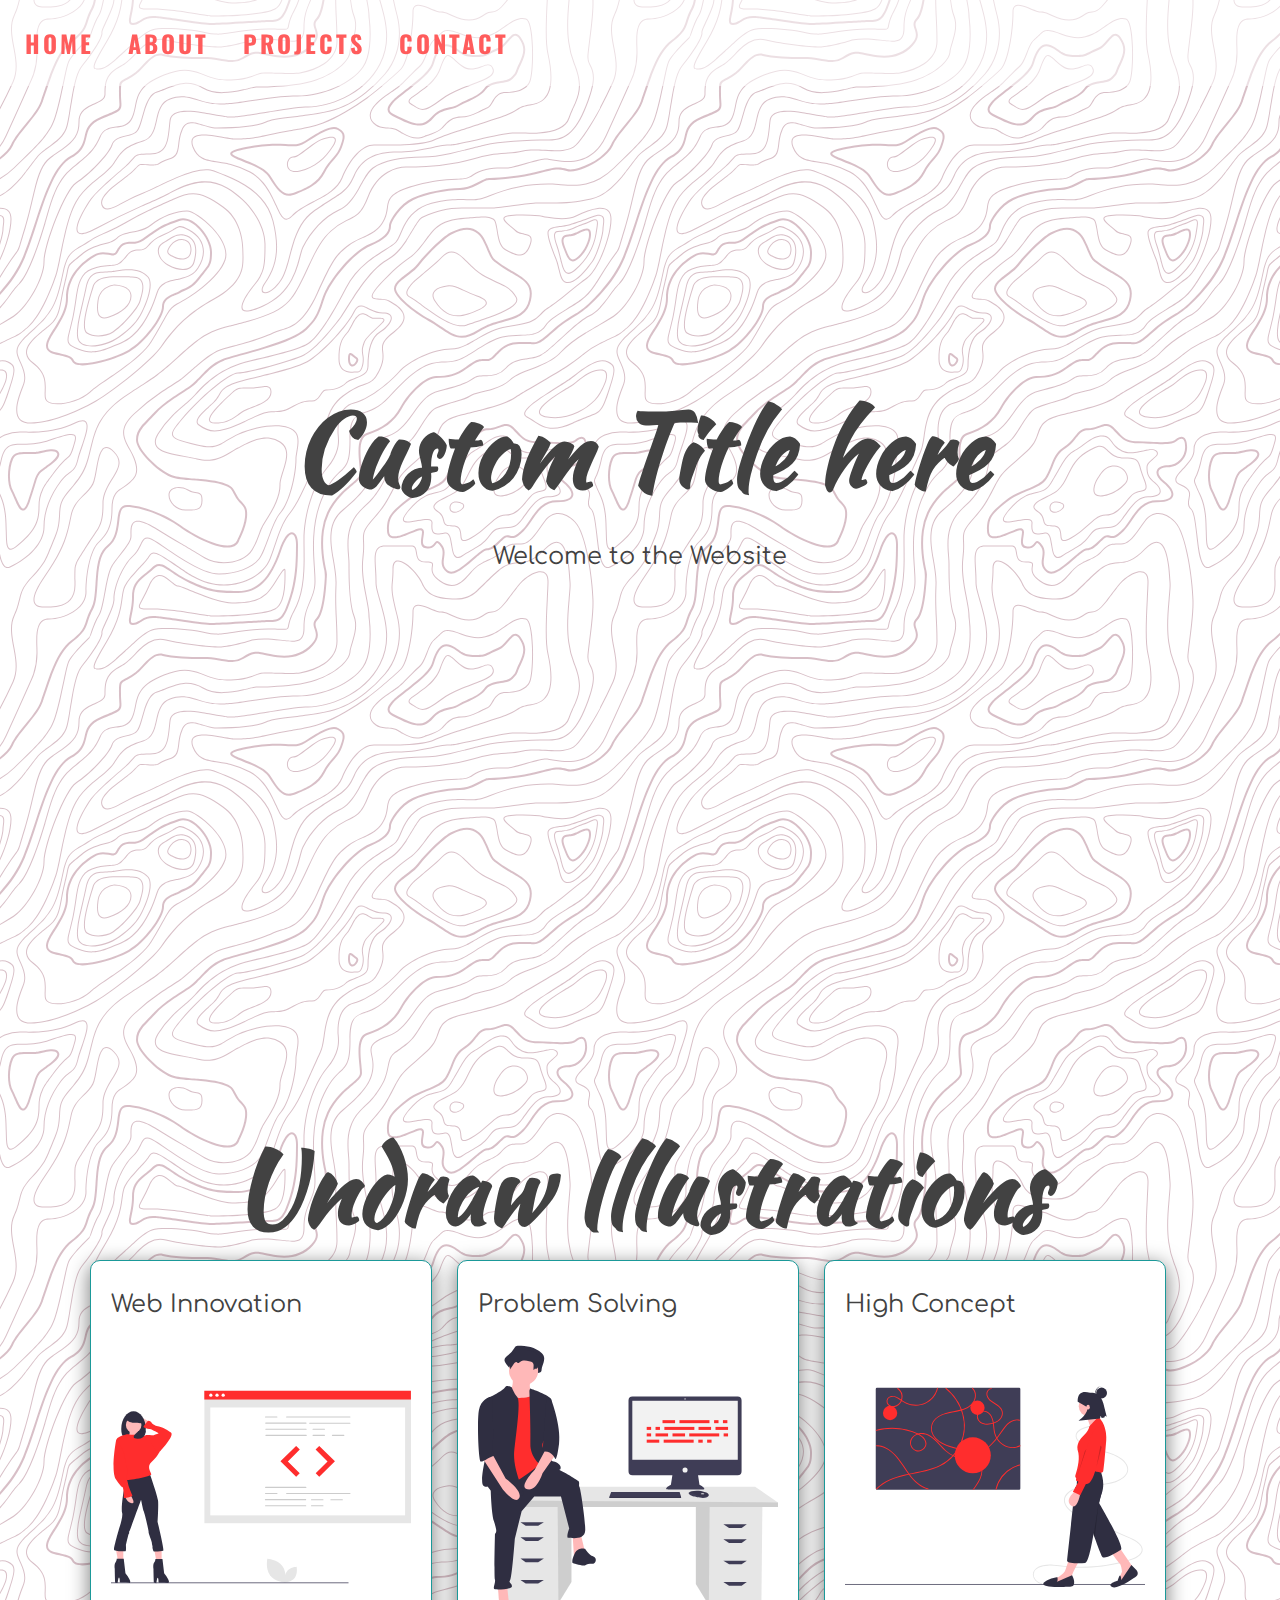
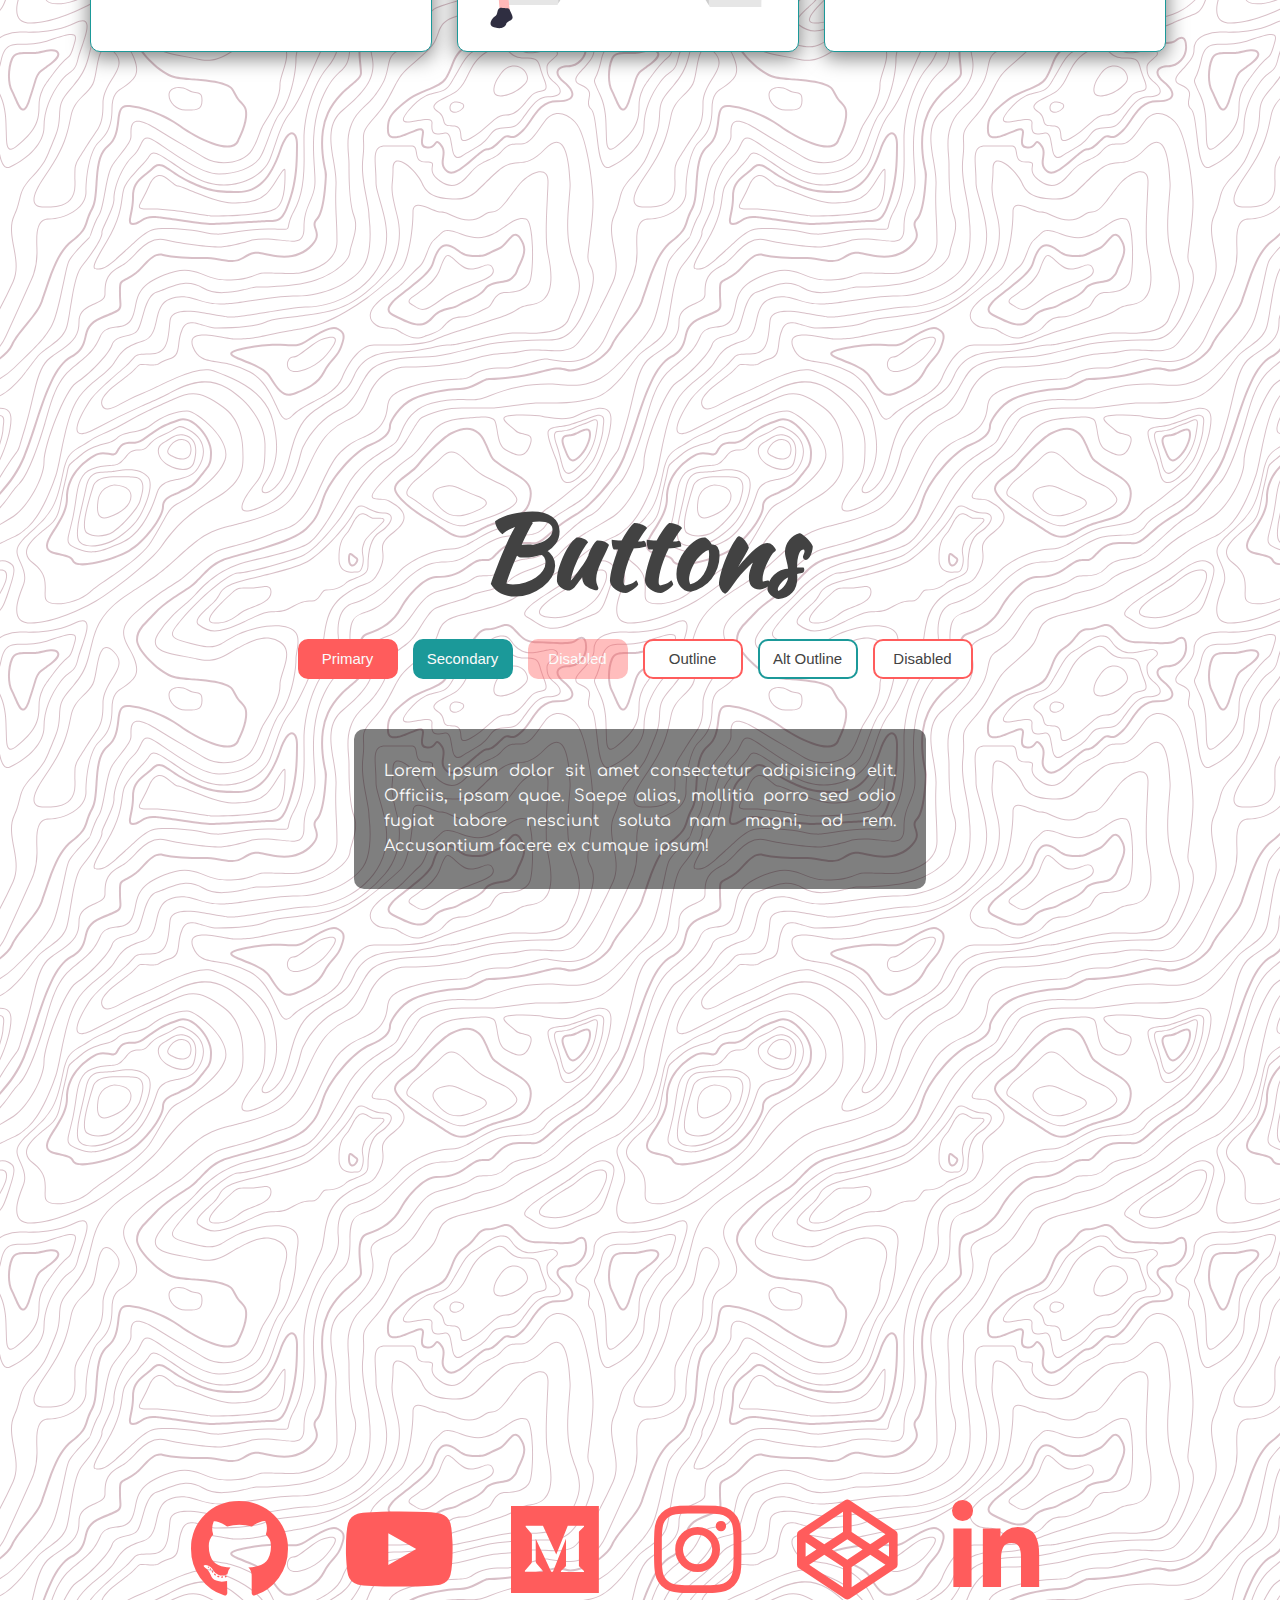
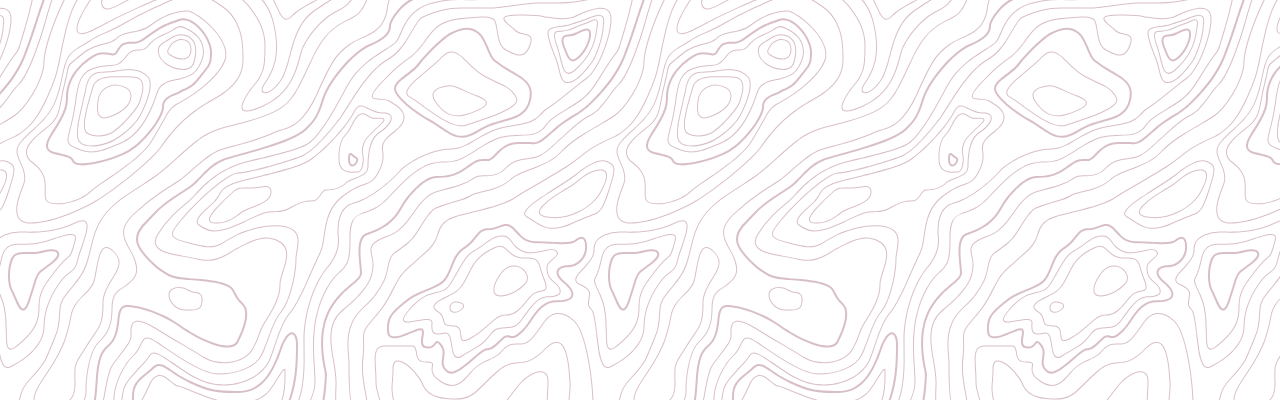
==== commit 91dd21d9: "Completed adding content to project" ====
--- a/2_dark_mode/index.html
+++ b/2_dark_mode/index.html
@@ -29,14 +29,51 @@
     <!-- About Section -->
     <section id="about">
         <h1>Undraw Illustrations</h1>
+        <div class="about-container">
+            <div class="image-container">
+                <h2>Web Innovation</h2>
+                <img src="img/undraw_proud_coder_light.svg" alt="Coder" id="image1">
+            </div>
+
+            <div class="image-container">
+                <h2>Problem Solving</h2>
+                <img src="img/undraw_feeling_proud_light.svg" alt="Coder" id="image2">
+            </div>
+
+            <div class="image-container">
+                <h2>High Concept</h2>
+                <img src="img/undraw_conceptual_idea_light.svg " alt="Coder" id="image3">
+            </div>
+
+        </div>
     </section>
     <!-- Project Section -->
     <section id="projects">
         <h1>Buttons</h1>
+        <div class="buttons">
+            <button class="primary">Primary</button>
+            <button class="secondary">Secondary</button>
+            <button class="primary" disabled>Disabled</button>
+            <button class="outline">Outline</button>
+            <button class="secondary outline">Alt Outline</button>
+            <button class="outline">Disabled</button>
+        </div>
+        <div class="text-box" id="text-box">
+            <p>Lorem ipsum dolor sit amet consectetur adipisicing elit. Officiis, ipsam quae. Saepe alias, mollitia
+                porro sed odio fugiat labore nesciunt soluta nam magni, ad rem. Accusantium facere ex cumque ipsum!
+            </p>
+        </div>
     </section>
     <!-- Contact Section -->
     <section id="contact">
-        CONTACT
+        <div class="social-icons">
+            <i class="fab fa-github"></i>
+            <i class="fab fa-youtube"></i>
+            <i class="fab fa-medium"></i>
+            <i class="fab fa-instagram"></i>
+            <i class="fab fa-codepen"></i>
+            <i class="fab fa-linkedin-in"></i>
+        </div>
     </section>
     <!-- Script -->
     <script src="script.js"></script>
--- a/2_dark_mode/style.css
+++ b/2_dark_mode/style.css
@@ -1,3 +1,6 @@
+/* importing google fonts  */
+@import url("https://fonts.googleapis.com/css2?family=Comfortaa&family=Kaushan+Script&family=Oswald&display=swap");
+
 /* root pesudo-class to store css variables */
 :root {
   --primary-color: rgb(255, 92, 92);
@@ -29,6 +32,7 @@
   margin: 0;
   color: var(--on-background);
   background-color: var(--background);
+  font-family: "Comfortaa", sans-serif;
   /* adding svg background from heropatterns . com  */
   background-image: url("data:image/svg+xml,%3Csvg xmlns='http://www.w3.org/2000/svg' width='600' height='600' viewBox='0 0 600 600'%3E%3Cpath fill='%23660727' fill-opacity='0.26' d='M600 325.1v-1.17c-6.5 3.83-13.06 7.64-14.68 8.64-10.6 6.56-18.57 12.56-24.68 19.09-5.58 5.95-12.44 10.06-22.42 14.15-1.45.6-2.96 1.2-4.83 1.9l-4.75 1.82c-9.78 3.75-14.8 6.27-18.98 10.1-4.23 3.88-9.65 6.6-16.77 8.84-1.95.6-3.99 1.17-6.47 1.8l-6.14 1.53c-5.29 1.35-8.3 2.37-10.54 3.78-3.08 1.92-6.63 3.26-12.74 5.03a384.1 384.1 0 0 1-4.82 1.36c-2.04.58-3.6 1.04-5.17 1.52a110.03 110.03 0 0 0-11.2 4.05c-2.7 1.15-5.5 3.93-8.78 8.4a157.68 157.68 0 0 0-6.15 9.2c-5.75 9.07-7.58 11.74-10.24 14.51a50.97 50.97 0 0 1-4.6 4.22c-2.33 1.9-10.39 7.54-11.81 8.74a14.68 14.68 0 0 0-3.67 4.15c-1.24 2.3-1.9 4.57-2.78 8.87-2.17 10.61-3.52 14.81-8.2 22.1-4.07 6.33-6.8 9.88-9.83 12.99-.47.48-.95.96-1.5 1.48l-3.75 3.56c-1.67 1.6-3.18 3.12-4.86 4.9a42.44 42.44 0 0 0-9.89 16.94c-2.5 8.13-2.72 15.47-1.76 27.22.47 5.82.51 6.36.51 8.18 0 10.51.12 17.53.63 25.78.24 4.05.56 7.8.97 11.22h.9c-1.13-9.58-1.5-21.83-1.5-37 0-1.86-.04-2.4-.52-8.26-.94-11.63-.72-18.87 1.73-26.85a41.44 41.44 0 0 1 9.65-16.55c1.67-1.76 3.18-3.27 4.83-4.85.63-.6 3.13-2.96 3.75-3.57a71.6 71.6 0 0 0 1.52-1.5c3.09-3.16 5.86-6.76 9.96-13.15 4.77-7.42 6.15-11.71 8.34-22.44.86-4.21 1.5-6.4 2.68-8.6.68-1.25 1.79-2.48 3.43-3.86 1.38-1.15 9.43-6.8 11.8-8.72 1.71-1.4 3.26-2.81 4.7-4.3 2.72-2.85 4.56-5.54 10.36-14.67a156.9 156.9 0 0 1 6.1-9.15c3.2-4.33 5.9-7.01 8.37-8.07 3.5-1.5 7.06-2.77 11.1-4.02a233.84 233.84 0 0 1 7.6-2.2l2.38-.67c6.19-1.79 9.81-3.16 12.98-5.15 2.14-1.33 5.08-2.33 10.27-3.65l6.14-1.53c2.5-.63 4.55-1.2 6.52-1.82 7.24-2.27 12.79-5.06 17.15-9.05 4.05-3.72 9-6.2 18.66-9.9l4.75-1.82c1.87-.72 3.39-1.31 4.85-1.91 10.1-4.15 17.07-8.32 22.76-14.4 6.05-6.45 13.95-12.4 24.49-18.92 1.56-.96 7.82-4.6 14.15-8.33v-64.58c-4 8.15-8.52 14.85-12.7 17.9-2.51 1.82-5.38 4.02-9.04 6.92a1063.87 1063.87 0 0 0-6.23 4.98l-1.27 1.02a2309.25 2309.25 0 0 1-4.87 3.9c-7.55 6-12.9 10.05-17.61 13.19-3.1 2.06-3.86 2.78-8.06 7.13-5.84 6.07-11.72 8.62-29.15 10.95-11.3 1.5-20.04 4.91-30.75 11.07-1.65.94-7.27 4.27-6.97 4.1-2.7 1.58-4.69 2.69-6.64 3.66-5.63 2.8-10.47 4.17-15.71 4.17-17.13 0-41.44 11.51-51.63 22.83-12.05 13.4-31.42 27.7-45.25 31.16-7.4 1.85-11.85 7.05-14.04 14.69-1.26 4.4-1.58 8.28-1.58 13.82 0 .82.01.98.24 3.63.45 5.18.35 8.72-.77 13.26-1.53 6.2-4.89 12.6-10.59 19.43-13.87 16.65-22.88 46.58-22.88 71.68 0 2.39.02 4.26.06 8.75.12 10.8.1 15.8-.22 21.95-.56 11.18-2.09 20.73-5 29.3h-1.05c2.94-8.56 4.49-18.12 5.05-29.35.31-6.13.34-11.1.22-21.9-.04-4.48-.06-6.36-.06-8.75 0-25.32 9.07-55.47 23.12-72.32 5.6-6.72 8.88-12.99 10.38-19.03 1.09-4.4 1.18-7.85.74-12.93-.23-2.7-.24-2.86-.24-3.72 0-5.62.32-9.57 1.62-14.1 2.28-7.95 6.97-13.44 14.76-15.39 13.6-3.4 32.82-17.59 44.75-30.84C409 360.14 433.58 348.5 451 348.5c5.07 0 9.77-1.33 15.26-4.07 1.93-.96 3.9-2.05 6.58-3.62-.3.18 5.33-3.16 6.98-4.11 10.82-6.21 19.66-9.67 31.11-11.2 17.23-2.3 22.9-4.75 28.57-10.64 4.25-4.41 5.04-5.16 8.22-7.28 4.68-3.11 10.01-7.14 17.55-13.14a1113.33 1113.33 0 0 0 4.86-3.89l1.28-1.02a4668.54 4668.54 0 0 1 6.23-4.98c3.67-2.9 6.55-5.12 9.07-6.95 4.37-3.19 9.16-10.56 13.29-19.4v66.9zm0-116.23c-.62.01-1.27.06-1.95.13-6.13.63-13.83 3.45-21.83 7.45-3.64 1.82-8.46 2.67-14.17 2.71-4.7.04-9.72-.47-14.73-1.33-1.7-.3-3.26-.61-4.67-.93a31.55 31.55 0 0 0-3.55-.57 273.4 273.4 0 0 0-16.66-.88c-10.42-.16-17.2.74-17.97 2.73-.38.97.6 2.55 3.03 4.87 1.01.97 2.22 2.03 4.04 3.55a1746.07 1746.07 0 0 0 4.79 4.02c1.39 1.2 3.1 1.92 5.5 2.5.7.16.86.2 2.64.54 3.53.7 5.03 1.25 6.15 2.63 1.41 1.76 1.4 4.54-.15 8.88-2.44 6.83-5.72 10.05-10.19 10.33-3.63.23-7.6-1.29-14.52-5.06-4.53-2.47-6.82-7.3-8.32-15.26-.17-.87-.32-1.78-.5-2.86l-.43-2.76c-1.05-6.58-1.9-9.2-3.73-10.11-.81-.4-1.59-.74-2.36-1-2.27-.77-4.6-1.02-8.1-.92-2.29.07-14.7 1-13.77.93-20.55 1.37-28.8 5.05-37.09 14.99a133.07 133.07 0 0 0-4.25 5.44l-2.3 3.09-2.51 3.32c-4.1 5.36-7.06 8.48-10.39 11.12-.65.52-1.33 1.04-2.13 1.62l-4.11 2.94a106.8 106.8 0 0 0-5.16 3.99c-4.55 3.74-9.74 8.6-16.25 15.38-8.25 8.58-11.78 13.54-11.7 15.95.07 1.65 1.64 2.11 6.79 2.38 1.61.09 2.15.12 2.98.2 2.95.24 5.09.73 6.81 1.68 7.48 4.15 11.63 7.26 13.95 11.58 3.3 6.15.8 12.88-8.89 20.26-8.28 6.3-11.1 10.37-11.31 14.96-.06 1.17 0 1.93.26 4.43.69 6.47.25 10.65-2.8 17.42a44.23 44.23 0 0 1-4.16 7.53c-2.82 3.97-5.47 5.74-10.6 7.69-.43.16-3.34 1.23-4.27 1.59-1.8.68-3.38 1.36-5.01 2.14-4.18 2-8.4 4.6-13.1 8.24-8.44 6.51-13.23 14.56-15.98 25.06-1.1 4.2-1.55 6.81-2.8 15.21-1.26 8.6-2.17 12.64-4.08 16.55-2.1 4.28-11.93 26.59-12.97 28.88a382.7 382.7 0 0 1-6.37 13.41c-4.07 8.11-7.61 14.07-10.73 17.81-5.38 6.46-8.98 14.37-13.77 28.42a810.14 810.14 0 0 0-1.89 5.6c-1.8 5.35-2.96 8.6-4.26 11.85-6.13 15.32-25.43 26.31-46.46 26.31-11.2 0-20.58-2.74-31.02-8.55-5.6-3.13-4.55-2.42-22.26-14.54-14.33-9.8-17.7-10.73-20.47-6.9-.37.5-1.81 2.74-1.83 2.77a52.24 52.24 0 0 1-4.94 5.9c-.73.79-5.52 5.87-6.97 7.45-2.38 2.6-4.3 4.81-5.98 6.93a45.6 45.6 0 0 0-5.08 7.66c-1.29 2.57-1.9 5.25-2.66 10.6a997.6 997.6 0 0 1-.46 3.18h-1l.47-3.32c.77-5.45 1.4-8.2 2.75-10.9a46.54 46.54 0 0 1 5.2-7.84c1.7-2.14 3.63-4.38 6.03-6.98 1.45-1.59 6.24-6.68 6.96-7.46a51.58 51.58 0 0 0 4.84-5.78s1.47-2.26 1.86-2.8c3.25-4.5 7.08-3.44 21.84 6.67 17.67 12.08 16.62 11.38 22.19 14.48 10.3 5.73 19.5 8.43 30.53 8.43 20.65 0 39.57-10.77 45.54-25.69a219.7 219.7 0 0 0 4.24-11.8 6752.32 6752.32 0 0 0 1.88-5.6c4.83-14.16 8.47-22.14 13.96-28.73 3.05-3.66 6.56-9.57 10.6-17.61 1.97-3.93 4.04-8.31 6.35-13.38 1.03-2.28 10.88-24.61 12.98-28.91 1.85-3.79 2.75-7.76 4-16.25 1.24-8.44 1.7-11.07 2.81-15.32 2.8-10.7 7.71-18.94 16.33-25.6a73.18 73.18 0 0 1 13.29-8.35c1.66-.8 3.27-1.48 5.08-2.18.94-.36 3.86-1.43 4.28-1.59 4.95-1.88 7.44-3.55 10.14-7.33 1.35-1.9 2.68-4.3 4.06-7.37 2.97-6.58 3.39-10.59 2.72-16.9a27.13 27.13 0 0 1-.27-4.58c.22-4.94 3.21-9.24 11.7-15.7 9.33-7.11 11.66-13.34 8.62-19-2.2-4.09-6.25-7.12-13.55-11.17-1.57-.88-3.6-1.33-6.42-1.57-.8-.07-1.34-.1-2.95-.19-5.77-.3-7.63-.85-7.72-3.34-.1-2.81 3.5-7.87 11.97-16.69 6.53-6.8 11.75-11.69 16.33-15.45 1.79-1.47 3.42-2.72 5.2-4.03l4.12-2.94c.79-.58 1.46-1.08 2.1-1.59 3.26-2.6 6.16-5.65 10.21-10.94a383.2 383.2 0 0 0 2.5-3.32l2.31-3.09c1.8-2.39 3.04-4 4.29-5.48 8.47-10.17 16.98-13.96 37.27-15.3-.44.02 12-.9 14.32-.98 3.62-.1 6.05.16 8.46.98.8.27 1.62.62 2.47 1.04 2.27 1.14 3.17 3.87 4.27 10.85l.44 2.76c.17 1.07.33 1.97.5 2.83 1.44 7.69 3.62 12.29 7.8 14.57 6.76 3.68 10.6 5.15 13.99 4.94 4-.25 6.99-3.17 9.3-9.67 1.45-4.04 1.46-6.49.32-7.92-.9-1.12-2.28-1.62-5.57-2.27a55.8 55.8 0 0 1-2.67-.55c-2.54-.6-4.39-1.4-5.93-2.71a252.63 252.63 0 0 0-4.78-4.01 84.35 84.35 0 0 1-4.08-3.6c-2.73-2.6-3.86-4.43-3.28-5.95 1.02-2.64 7.82-3.54 18.93-3.37a230.56 230.56 0 0 1 16.73.88c2.76.39 3.2.49 3.68.6 1.4.3 2.95.62 4.62.91a82.9 82.9 0 0 0 14.56 1.32c5.56-.04 10.24-.86 13.73-2.6 8.1-4.05 15.89-6.9 22.17-7.56.7-.07 1.4-.11 2.05-.13v1zm0-100.94v1.5c-8.62 16.05-17.27 29.55-23.65 35.92-3.19 3.2-7.62 4.9-13.54 5.56-4.45.48-8.28.4-19.18-.2-9.91-.55-15.32-.44-20.52.78a84.05 84.05 0 0 1-15 2.11l-2.25.14c-12.49.75-19.37 1.78-32.72 5.74-4.5 1.33-9.27 2.49-14.3 3.48a246.27 246.27 0 0 1-32.6 3.97c-7.56.45-13.21.57-20.24.57-5.4 0-11.9 1.61-18 5.18-8.3 4.87-15.06 12.87-19.53 24.5a68.57 68.57 0 0 1-4.56 9.8c-3.6 6.2-6.92 8.99-13.38 12.18l-4.03 1.96a64.48 64.48 0 0 0-15.16 10.25c-8.2 7.33-13.72 16.63-22.54 35.6l-2.08 4.49c-7.3 15.7-11.5 23.3-17.35 29.87-7.7 8.66-20.25 14.42-40.31 20.08-4.37 1.23-19.04 5.08-19.24 5.13-6.92 1.87-11.68 3.34-15.63 4.92-10.55 4.22-18.71 10.52-36.38 26.52l-1.7 1.54c-8.58 7.76-13.41 11.9-18.81 15.88-3.95 2.9-8 5.67-12.97 8.91-2.06 1.34-10.3 6.6-12.33 7.94-11.52 7.5-18.53 13.04-24.62 20.08a62.01 62.01 0 0 0-6.44 8.85c-4.13 6.91-6.27 13.15-9.2 25.11l-1.54 6.26c-.6 2.45-1.15 4.54-1.72 6.58-2.97 10.7-6.9 17.36-14.78 26.91L69.6 491a148.51 148.51 0 0 0-4.19 5.3 23.9 23.9 0 0 0-3.44 6.28c-1.16 3.23-1.52 5.9-1.87 11.94-.58 10.05-1.42 15.04-4.63 22.67-1.57 3.72-5.66 14.02-6.41 15.8a73.46 73.46 0 0 1-3.57 7.4c-2.88 5.14-6.71 10.12-13.12 16.95-5.96 6.36-8.87 10.9-10.61 16a56.88 56.88 0 0 0-1.38 4.82l-.46 1.84h-1.03l.52-2.08c.52-2.09.92-3.49 1.4-4.9 1.8-5.25 4.78-9.9 10.84-16.36 6.35-6.78 10.13-11.7 12.97-16.77a72.5 72.5 0 0 0 3.52-7.29c.75-1.76 4.84-12.06 6.4-15.8 3.17-7.5 3.99-12.4 4.56-22.33.35-6.14.72-8.88 1.93-12.23a24.9 24.9 0 0 1 3.58-6.54c1.27-1.7 2.6-3.37 4.22-5.34l4.11-4.95c7.8-9.46 11.66-16 14.59-26.54.56-2.04 1.1-4.12 1.71-6.56l1.53-6.26c2.96-12.04 5.13-18.36 9.32-25.39 1.84-3.08 4-6.05 6.54-8.99 6.17-7.12 13.24-12.7 24.83-20.26 2.05-1.33 10.28-6.6 12.33-7.94 4.96-3.22 9-5.98 12.92-8.87 5.37-3.95 10.19-8.08 18.74-15.82l1.7-1.54c17.76-16.09 25.98-22.43 36.67-26.7 4-1.6 8.8-3.09 15.75-4.96.21-.06 14.87-3.9 19.22-5.13 19.9-5.61 32.32-11.31 39.85-19.78 5.76-6.48 9.93-14.02 17.18-29.64l2.09-4.5c8.87-19.07 14.44-28.46 22.77-35.9a65.48 65.48 0 0 1 15.38-10.4l4.04-1.97c6.3-3.1 9.47-5.77 12.96-11.77a67.6 67.6 0 0 0 4.48-9.67c4.56-11.84 11.47-20.02 19.97-25 6.25-3.66 12.93-5.32 18.5-5.32 7.01 0 12.65-.12 20.17-.57a245.3 245.3 0 0 0 32.47-3.96c5-.98 9.75-2.13 14.22-3.45 13.43-3.98 20.38-5.02 32.94-5.78l2.24-.14c5.76-.37 9.8-.9 14.85-2.09 5.31-1.25 10.79-1.35 22.6-.7 9.04.5 12.84.58 17.21.1 5.71-.62 9.94-2.26 12.95-5.26 6.44-6.45 15.3-20.37 24.35-36.72zm0 450.21c-1.28-4.6-2.2-10.55-3.33-20.25l-.24-2.04-.23-2.03c-1.82-15.7-3.07-21.98-5.55-24.47-2.46-2.46-3.04-5.03-2.52-8.64.1-.6.18-1.1.39-2.15.69-3.54.77-5.04.08-6.84-.91-2.38-3.31-4.41-7.79-6.26-5.08-2.09-6.52-4.84-4.89-8.44.66-1.45 1.79-3.02 3.52-5.01 1.04-1.2 5.48-5.96 5.08-5.53 6.15-6.7 8.98-11.34 8.98-16.48a15.2 15.2 0 0 1 6.5-12.89v1.26a14.17 14.17 0 0 0-5.5 11.63c0 5.47-2.93 10.29-9.24 17.16.38-.42-4.04 4.33-5.07 5.5-1.67 1.93-2.75 3.43-3.36 4.77-1.37 3.04-.23 5.22 4.36 7.1 4.71 1.95 7.32 4.16 8.34 6.83.78 2.04.7 3.67-.03 7.4-.2 1.03-.3 1.51-.38 2.09-.48 3.33.03 5.59 2.23 7.8 2.74 2.74 3.98 8.96 5.84 25.06l.24 2.03.23 2.04c.82 7.01 1.53 12.06 2.34 16.03v4.33zm0-62.16c-1.4-3.13-4.43-9.9-4.95-11.17-1.02-2.53-1.25-3.8-.91-5.18.2-.84 2.05-4.68 2.32-5.33a70.79 70.79 0 0 0 3.54-11.2v3.99a62.82 62.82 0 0 1-2.62 7.6c-.31.75-2.09 4.46-2.27 5.18-.28 1.12-.08 2.22.87 4.57.41 1.02 2.5 5.7 4.02 9.09v2.45zm0-85.09c-1.65 1.66-3.66 2.9-6.4 4.13-.25.1-13.97 5.47-20.4 8.43-9.35 4.32-16.7 5.9-23.03 5.25-5.08-.53-9.02-2.25-14.77-5.92l-3.2-2.07a77.4 77.4 0 0 0-5.44-3.27c-4.05-2.18-3.25-5.8 1.47-10.47 3.71-3.68 9.6-7.93 18.73-13.8l4.46-2.82c17.95-11.33 18.22-11.5 22.27-14.74 11.25-9 19.69-14.02 26.31-15.1v1.02c-6.37 1.1-14.62 6-25.69 14.86-4.1 3.28-4.34 3.44-22.36 14.8a652.4 652.4 0 0 0-4.45 2.83c-9.07 5.83-14.92 10.05-18.57 13.66-4.31 4.28-4.95 7.13-1.7 8.88 1.7.91 3.29 1.88 5.5 3.3l3.2 2.08c5.64 3.59 9.45 5.25 14.34 5.76 6.13.64 13.32-.9 22.52-5.15 6.46-2.98 20.18-8.35 20.4-8.44 3.04-1.37 5.1-2.71 6.81-4.69v1.47zm0-41.37v1c-6.56.26-12.11 3.13-19.71 9.08l-4.63 3.68a51.87 51.87 0 0 1-4.4 3.14c-.82.52-5.51 3.33-6.22 3.76-3.31 2-6.15 3.8-8.87 5.6a112.61 112.61 0 0 0-8.16 5.92c-4.61 3.72-7.4 6.9-7.97 9.35-.63 2.67 1.48 4.53 7.05 5.46 10.7 1.78 20.92-.05 30.45-4.65a61.96 61.96 0 0 0 17.1-12.2 41.8 41.8 0 0 0 5.36-7.42v1.92a38.94 38.94 0 0 1-4.64 6.19 62.95 62.95 0 0 1-17.39 12.41c-9.7 4.68-20.13 6.55-31.05 4.73-6.06-1-8.65-3.29-7.85-6.67.64-2.74 3.53-6.05 8.31-9.9 2.35-1.9 5.1-3.88 8.24-5.97 2.73-1.82 5.58-3.61 8.9-5.62.72-.44 5.4-3.24 6.22-3.75 1.26-.8 2.6-1.76 4.3-3.09.8-.62 3.9-3.1 4.63-3.67 7.77-6.1 13.49-9.04 20.33-9.3zm0-154.6v1c-1.75-.24-4.3.23-7.82 1.55-10.01 3.75-13.8 5.07-19.15 6.76-1.78.56-2.63.83-3.87 1.24-1.48.5-3.16.76-6.74 1.16a1550.34 1550.34 0 0 0-2.64.3c-7.8.94-11.28 2.47-11.28 6.07 0 4.45 2.89 13.18 7.96 25.81a57.34 57.34 0 0 1 2.33 7.6 258.32 258.32 0 0 1 .84 3.46c1.86 7.62 3.17 10.71 5.56 11.67 2.21.88 4.7.6 7.47-.72 3.48-1.69 7.22-4.94 11.2-9.47 1.52-1.7 2.97-3.49 4.59-5.57l3.16-4.1c2.59-3.23 6.07-12.21 8.39-20.23v3.45c-2.29 7.2-5.27 14.5-7.61 17.41-.44.55-2.67 3.46-3.15 4.09-1.63 2.1-3.1 3.9-4.62 5.62-4.08 4.61-7.9 7.94-11.53 9.7-2.99 1.44-5.77 1.75-8.28.74-2.84-1.13-4.2-4.34-6.15-12.35a2097.48 2097.48 0 0 1-.84-3.46c-.8-3.2-1.47-5.45-2.28-7.46-5.14-12.8-8.04-21.55-8.04-26.19 0-4.37 3.84-6.06 12.16-7.07a160.9 160.9 0 0 1 2.65-.3c3.5-.39 5.15-.64 6.53-1.1 1.26-.42 2.1-.7 3.88-1.26 5.34-1.68 9.11-3 19.1-6.74 3.53-1.32 6.22-1.84 8.18-1.61zM0 292c10.13-11.31 18.13-23.2 23.07-35.39 3.3-8.14 6.09-16.12 10.81-30.55l1.59-4.84c6.53-19.94 10.11-29.82 14.77-39.56 6.07-12.72 12.55-21.18 20.27-25.54 6.66-3.76 10.2-7.86 12.22-13.15a46.6 46.6 0 0 0 1.86-6.58c1.23-5.2 2.05-7.59 3.93-10.36 2.45-3.62 6.27-6.53 12.1-8.96 15.78-6.58 16.73-7.04 18.05-9.01.65-.98.83-2.15.74-4.51-.03-.73-.23-3.82-.24-4A93.8 93.8 0 0 1 119 94c0-10.04.18-11.37 2.37-13.15.52-.42 1.13-.8 2.07-1.3.27-.14 2.18-1.12 2.84-1.48a68.4 68.4 0 0 0 9.12-5.87c2.06-1.54 2.64-2.14 8.01-7.93 3.78-4.09 6.21-6.36 8.96-8.12 3.64-2.33 7.2-3.12 10.9-2.11 4.4 1.2 10.81 2 18.78 2.46 6.9.4 12.9.5 21.95.5 4.87 0 8.97.47 15.4 1.57 7.77 1.33 9.3 1.54 12.38 1.54 4.05 0 7.43-.88 10.68-2.95 5.06-3.22 8.11-4.67 11.2-5.2 3.62-.64 4.77-.46 16.55 2.06 17.26 3.7 30.85 1.36 41.06-9.7 5.1-5.53 5.48-8.9 3.48-14.8-.83-2.42-1.03-3.1-1.17-4.3-.29-2.52.5-4.71 2.71-6.93 2.65-2.65 4.72-9.17 6.22-18.29h2.03c-1.56 9.71-3.77 16.65-6.83 19.7-1.79 1.8-2.36 3.39-2.14 5.28.11 1 .3 1.63 1.07 3.9 2.22 6.53 1.76 10.66-3.9 16.8-10.77 11.66-25.07 14.13-42.95 10.3-11.42-2.45-12.55-2.62-15.78-2.06-2.77.48-5.62 1.84-10.47 4.92a20.93 20.93 0 0 1-11.76 3.27c-3.25 0-4.81-.22-12.73-1.57C212.74 59.46 208.73 59 204 59c-9.1 0-15.11-.1-22.07-.5-8.09-.47-14.62-1.29-19.2-2.54-5.62-1.53-10.17 1.38-17.85 9.66-5.5 5.94-6.08 6.53-8.28 8.18a70.38 70.38 0 0 1-9.38 6.03c-.68.37-2.58 1.35-2.84 1.49-.84.44-1.35.76-1.75 1.08C121.16 83.6 121 84.8 121 94c0 1.85.06 3.54.17 5.44 0 .17.2 3.28.24 4.03.1 2.75-.13 4.29-1.08 5.71-1.67 2.5-2.27 2.8-18.95 9.74-5.48 2.29-8.99 4.96-11.2 8.24-1.71 2.51-2.47 4.73-3.64 9.7-.83 3.5-1.21 4.92-1.94 6.83-2.18 5.73-6.05 10.19-13.1 14.18-7.3 4.12-13.55 12.28-19.46 24.66-4.6 9.64-8.17 19.46-14.67 39.32l-1.58 4.84c-4.75 14.47-7.54 22.48-10.86 30.69-5.28 13.01-13.95 25.65-24.93 37.6v-2.97zm0 78v-.5l1-.01c6.32 0 7.47 5.2 4.6 13.36a60.36 60.36 0 0 1-5.6 11.3v-1.92a57.76 57.76 0 0 0 4.65-9.72c2.69-7.6 1.71-12.02-3.65-12.02-.34 0-.67 0-1 .02v-46.59a340.96 340.96 0 0 0 13.71-8.34c13.66-9.46 29.79-37.6 29.79-53.59 0-18.1 21.57-72.64 32.23-79.42 12.71-8.09 32.24-27.96 35.8-37.75 1.93-5.3 5.5-7.27 14.42-9.37 6.15-1.44 8.64-2.42 10.67-4.79 1.5-1.74 2.72-4.79 4.33-10.3.23-.78 1.9-6.68 2.43-8.46 3.62-12.08 7.3-18.49 13.47-20.39 2.5-.76 3.03-.98 9.74-3.7 7.49-3.03 11.97-4.43 17.12-4.92 6.75-.65 13.13.75 19.55 4.67 5.43 3.32 12.19 4.72 20.17 4.56 6.03-.12 12.2-1.07 19.83-2.8 1.82-.4 7.38-1.74 8.26-1.94 2.69-.6 4.34-.89 5.48-.89 4.97 0 8.93-.05 14.2-.27 7.9-.32 15.56-.92 22.75-1.88 8.5-1.14 15.9-2.73 21.88-4.82 18.9-6.62 32.64-18.3 33.67-27.59.29-2.56.4-2.96 2.79-11.11 2.33-7.95 3.21-12.93 2.72-18.23-.2-2.24-.69-4.38-1.48-6.42-1.5-3.92-2.63-9.4-3.43-16.18h.9c.77 6.47 1.89 11.72 3.47 15.82a24.93 24.93 0 0 1 1.54 6.69c.5 5.46-.4 10.54-2.77 18.6-2.36 8.06-2.47 8.47-2.74 10.95-1.09 9.75-15.1 21.68-34.33 28.41-6.06 2.12-13.52 3.72-22.09 4.87-7.22.96-14.92 1.57-22.83 1.89-5.3.21-9.27.27-14.25.27-1.04 0-2.64.27-5.26.87-.87.2-6.43 1.53-8.26 1.94-7.68 1.73-13.92 2.7-20.03 2.82-8.15.17-15.1-1.27-20.71-4.7-6.23-3.81-12.4-5.16-18.93-4.54-5.04.48-9.44 1.86-16.84 4.86-6.75 2.74-7.29 2.95-9.82 3.73-5.73 1.76-9.28 7.96-12.81 19.72-.53 1.77-2.2 7.66-2.43 8.46-1.66 5.65-2.91 8.78-4.53 10.67-2.22 2.58-4.84 3.62-12.01 5.3-7.8 1.83-11.13 3.66-12.9 8.54-3.65 10.04-23.32 30.06-36.2 38.25C65.94 190 44.5 244.2 44.5 262c0 16.34-16.3 44.78-30.22 54.41-2.14 1.48-8.24 5.12-14.28 8.68v-1.16 46.09zm0-173.7v-1.11c7.42-3.82 14.55-10.23 21.84-18.98 3.8-4.56 14.21-18.78 15.79-20.55 1.8-2.04 4.06-3.96 7.42-6.45 1.08-.8 4.92-3.57 5.49-3.99 9.36-6.85 14-11.96 15.98-19.36.8-2.98 1.54-6.78 2.46-12.3.23-1.44 2-12.46 2.56-15.79 2.87-16.77 5.73-26.79 10.07-32.1C92.46 52.43 101.5 38.13 101.5 33c0-2.54.34-3.35 6.05-15.71.68-1.49 1.25-2.74 1.77-3.93 2.5-5.75 3.9-10.04 4.14-13.36h1c-.23 3.48-1.66 7.87-4.23 13.76-.52 1.2-1.09 2.45-1.78 3.95-5.54 12.01-5.95 12.99-5.95 15.29 0 5.47-9.09 19.84-20.11 33.31-4.2 5.12-7.03 15.06-9.86 31.64-.57 3.33-2.33 14.33-2.57 15.78-.92 5.56-1.67 9.38-2.48 12.4-2.05 7.68-6.82 12.93-16.35 19.91l-5.49 3.98c-3.3 2.45-5.51 4.34-7.27 6.31-1.53 1.73-11.94 15.93-15.76 20.53-7.52 9.02-14.88 15.6-22.61 19.46zm0 361.83v-4.33c.48 2.36 1 4.35 1.6 6.15 2 6.03 4.6 8.26 8.19 6.59C28.76 557.69 43.5 542.4 43.5 527c0-16.2 6.37-31.99 17.1-46.3 1.88-2.5 3.66-4.4 5.53-6 .73-.62 1.45-1.18 2.3-1.8l2-1.43c3.68-2.68 5.32-5.28 7.08-12.59.75-3.07 1.38-5.02 4.2-13.26l.63-1.88c3.24-9.58 4.56-14.97 4.17-18.65-.48-4.43-3.8-5.23-11.3-1.64a81.12 81.12 0 0 1-9.15 3.7c-13.89 4.67-26.96 5.8-42.66 5.42l-1.95-.05-1.45-.02a39.8 39.8 0 0 0-15.05 2.96A21.81 21.81 0 0 0 0 438.37v-1.26a23.55 23.55 0 0 1 4.55-2.57 40.77 40.77 0 0 1 16.92-3.02l1.95.05c15.6.38 28.57-.75 42.32-5.37a80.12 80.12 0 0 0 9.04-3.65c8.04-3.84 12.16-2.85 12.72 2.43.42 3.89-.92 9.34-4.21 19.08l-.64 1.88c-2.8 8.2-3.43 10.15-4.16 13.18-1.82 7.52-3.59 10.34-7.47 13.16l-2 1.43c-.84.6-1.54 1.15-2.25 1.75a35.45 35.45 0 0 0-5.37 5.84c-10.61 14.15-16.9 29.74-16.9 45.7 0 15.88-15 31.45-34.29 40.45-4.3 2.01-7.39-.66-9.56-7.18-.23-.68-.44-1.39-.65-2.13zm0-62.16v-2.45l1.46 3.27c2.1 4.8 3.46 10.33 4.26 16.77.66 5.3.84 9.3 1.04 18.5.2 9.32.5 12.75 1.63 15.05 1.28 2.6 3.67 2.35 8.29-1.5 17.14-14.3 21.82-22.9 21.82-38.62 0-7.17 1.1-12.39 3.7-17.68 2.27-4.67 3.65-6.62 13.4-19.62a69.8 69.8 0 0 1 7.6-8.79 44.76 44.76 0 0 1 3.54-3.06c.38-.3.64-.52.89-.74a10.47 10.47 0 0 0 2.63-3.32 35.78 35.78 0 0 0 2.26-5.94l.37-1.2.36-1.15c.29-.91.48-1.55.66-2.16.45-1.53.74-2.68.91-3.66.38-2.2.12-3.49-.85-4.15-2.35-1.61-9.28-.24-23.8 4.94-9.54 3.4-16.12 4.17-27.85 4.26-7.71.06-10.43.4-13.25 2.12-3.48 2.12-5.84 6.4-7.58 14.26-.5 2.2-.99 4.19-1.49 5.98v-3.98l.51-2.22c1.8-8.1 4.28-12.6 8.04-14.9 3.04-1.85 5.86-2.2 13.77-2.26 11.61-.09 18.1-.84 27.51-4.2 14.93-5.32 21.95-6.71 24.7-4.83 1.38.94 1.71 2.6 1.28 5.15a33.69 33.69 0 0 1-.94 3.78l-.66 2.17-.36 1.15-.37 1.2a36.64 36.64 0 0 1-2.33 6.1c-.8 1.53-1.61 2.52-2.86 3.61l-.92.77-1.02.83c-.9.74-1.65 1.4-2.47 2.18a68.84 68.84 0 0 0-7.48 8.66c-9.7 12.93-11.07 14.87-13.31 19.46-2.52 5.15-3.59 10.22-3.59 17.24 0 16.04-4.82 24.91-22.18 39.38-5.04 4.2-8.18 4.55-9.83 1.18-1.22-2.5-1.52-5.94-1.73-15.47-.2-9.16-.38-13.15-1.03-18.4-.79-6.34-2.12-11.8-4.19-16.49L0 495.98zM379.27 0h1.04l1.5 5.26c3.28 11.56 4.89 19.33 5.26 27.8.49 11.01-1.52 21.26-6.63 31.17-7.8 15.13-20.47 26.5-36.22 34.1-12.38 5.96-26.12 9.17-36.22 9.17-6.84 0-17.24 1.38-37.27 4.62l-2.27.37c-24.5 3.99-31.65 5-37.46 5-3.49 0-4.08-.08-19.54-2.8-3.56-.64-6.32-1.1-9-1.5-20.23-2.96-31-1.2-31.96 7.86-.1.85-.18 1.72-.29 2.81l-.27 2.73c-1.1 10.9-2.02 15.73-4.31 19.96-2.9 5.34-7.77 7.95-15.63 7.95-10.2 0-12.92.6-15.5 3.17.52-.51-5.03 5.85-8.16 8.7-2.75 2.5-14.32 12.55-15.77 13.83a341.27 341.27 0 0 0-6.54 5.92c-6.97 6.49-11.81 11.76-14.6 16.15-5.92 9.3-10.48 18.04-11.69 24.08-1.66 8.3 3.67 9.54 19.02 1.21a626.23 626.23 0 0 1 44.54-21.9c3.5-1.56 14.04-6.2 15.68-6.95 5.05-2.25 8.3-3.8 10.78-5.15l1.95-1.07 2.18-1.18c1.76-.94 3.38-1.76 5-2.55 18.1-8.72 34.48-10.46 50.33-1.2 22.89 13.34 38.28 37.02 38.28 56.44 0 19.12-.73 25.13-5.18 33.2a45.32 45.32 0 0 1-4.94 7.12c-6.47 7.77-11.81 16.2-12.76 21.27-1.2 6.34 4.69 7.03 20.17-.05 13.31-6.08 22.4-14.95 28.5-26.32a80.51 80.51 0 0 0 6.1-15.13c.9-2.98 3.17-11.65 3.41-12.48a29.02 29.02 0 0 1 1.75-4.83c7.47-14.93 21.09-30.5 36.25-37.24 7.61-3.38 13-9.65 19.4-20.79.84-1.48 4.26-7.64 5.14-9.17 3.52-6.1 6.22-9.7 9.37-11.98 10.15-7.4 28.7-11.1 50.29-11.1 7.52 0 16.54-1.24 27.51-3.58a420.1 420.1 0 0 0 14.96-3.52c-1.3.33 15.54-3.98 19.42-4.89 14.15-3.33 41.07-5.01 64.11-5.01 17.36 0 27.82-9.23 38.53-38.67 6.62-18.21 6.62-26.37 2.69-34.35l-1.18-2.37A13.36 13.36 0 0 1 587.5 58c0-4.03 0-4.01 2.5-24.56.46-3.73.8-6.74 1.12-9.64.9-8.45 1.38-15.2 1.38-20.8 0-.94-.02-1.94-.04-3h1c.03 1.06.04 2.06.04 3 0 5.65-.48 12.43-1.39 20.9-.3 2.91-.66 5.93-1.11 9.66-2.5 20.45-2.5 20.47-2.5 24.44 0 1.97.45 3.57 1.45 5.68.24.51 1.16 2.35 1.17 2.36 4.06 8.24 4.06 16.68-2.65 35.13-10.84 29.8-21.63 39.33-39.47 39.33-22.96 0-49.83 1.68-63.89 4.99-3.86.9-20.69 5.2-19.4 4.88a421.05 421.05 0 0 1-14.99 3.53c-11.04 2.35-20.11 3.6-27.72 3.6-21.4 0-39.76 3.67-49.7 10.9-3 2.19-5.64 5.7-9.1 11.68-.87 1.52-4.29 7.68-5.14 9.17-6.49 11.3-12 17.71-19.86 21.2-14.9 6.63-28.38 22.03-35.75 36.77a28.17 28.17 0 0 0-1.69 4.67c-.23.8-2.5 9.49-3.4 12.5a81.48 81.48 0 0 1-6.19 15.3c-6.2 11.56-15.44 20.58-28.96 26.76-16.1 7.36-23 6.55-21.58-1.04 1-5.29 6.4-13.83 12.99-21.73a44.33 44.33 0 0 0 4.82-6.96c4.35-7.88 5.06-13.77 5.06-32.72 0-19.04-15.19-42.4-37.72-55.55-15.57-9.08-31.62-7.38-49.45 1.21a132.9 132.9 0 0 0-7.14 3.71l-1.95 1.07a158.83 158.83 0 0 1-10.85 5.19c-1.65.74-12.18 5.38-15.69 6.95a625.25 625.25 0 0 0-44.46 21.86c-15.95 8.66-22.37 7.16-20.48-2.29 1.24-6.2 5.83-15.02 11.82-24.42 2.85-4.48 7.74-9.8 14.77-16.34 1.98-1.85 4.12-3.79 6.56-5.94 1.46-1.29 13.02-11.33 15.75-13.82 3.09-2.8 8.6-9.14 8.14-8.67 2.82-2.82 5.75-3.46 16.2-3.46 7.5 0 12.04-2.43 14.75-7.42 2.2-4.07 3.11-8.84 4.2-19.59l.26-2.73.3-2.81c.56-5.42 4.47-8.5 11.23-9.6 5.44-.88 12.51-.51 21.86.86 2.7.4 5.47.86 9.04 1.49 15.33 2.7 15.96 2.8 19.36 2.8 5.73 0 12.9-1.03 37.3-5l2.27-.36c20.1-3.26 30.52-4.64 37.43-4.64 9.95 0 23.54-3.18 35.78-9.08 15.57-7.5 28.09-18.73 35.78-33.65 5.02-9.75 7-19.82 6.51-30.67-.37-8.37-1.96-16.08-5.23-27.57L379.27 0zm13.68 0h1.02c.78 3.9 1.92 8.7 3.51 14.88 3.63 14.05 3.06 27.03-.75 38.77a61 61 0 0 1-11.35 20.68 138.36 138.36 0 0 1-19.32 18.77c-11.32 9.02-23.36 15.49-35.95 18.39a258.63 258.63 0 0 1-22.57 4.07c-3.17.44-6.36.85-10.3 1.32l-9.39 1.12c-11.53 1.41-17.45 2.55-21.64 4.46-9.28 4.21-28.35 6.04-49.21 6.04-1.37 0-2.8-.12-4.3-.35-2.62-.41-5-1.03-9.14-2.29-7.34-2.21-9.63-2.75-12.63-2.56-3.9.23-6.63 2.29-8.47 6.89-1.86 4.66-2.42 7.53-3.34 14.98-1.1 8.98-2.87 12.12-9.97 14.3a40.12 40.12 0 0 0-6.8 2.66c-.63.33-1.16.64-1.76 1.02l-1.34.86c-1.9 1.14-3.86 1.49-9.25 1.49-3.2 0-8.83-.55-9.51-.39-1.22.28-.75-.14-7.14 6.24-1.5 1.5-3.49 3.18-6.32 5.37-1.52 1.18-7.16 5.43-7.94 6.03-4.96 3.78-8.33 6.6-11.06 9.38-4.88 4.98-6.85 9.15-5.56 12.7 1.34 3.67 4.07 4.42 8.9 2.82a55.72 55.72 0 0 0 7.77-3.48c1.5-.77 7.78-4.13 9.37-4.96a116.8 116.8 0 0 1 12.31-5.68 162.2 162.2 0 0 0 11.04-4.84c2.04-.97 10.74-5.16 13-6.22 4.41-2.1 8.1-3.78 11.65-5.29 17.14-7.3 29.32-9.9 37.67-6.65l5.43 2.1c2.3.88 4.17 1.62 6.02 2.38a150.9 150.9 0 0 1 13.07 6c18.34 9.63 30.35 22.13 34.79 39.87 6.96 27.85 3.6 45.53-8.08 62.4-3.97 5.75-3.52 9.2.06 8.97 4.14-.28 10.21-4.95 15.11-12.52 3.1-4.8 5.1-10.45 8.05-21.53l1.69-6.35c.66-2.47 1.24-4.52 1.83-6.5 4.93-16.56 11-27.28 21.56-34.76 7.15-5.06 23.73-15.5 25.48-16.75 6.74-4.81 10.53-9.44 14.34-18 7.74-17.44 21.09-24.34 44.47-24.34 9.36 0 17.91-1.13 29.53-3.49a624.86 624.86 0 0 0 6.2-1.28c2.4-.5 4.07-.84 5.66-1.13 4.03-.74 7.04-1.1 9.61-1.1 4.44 0 9.39-1 31.39-5.99l2.95-.66c16.34-3.67 25.64-5.35 31.66-5.35 1.54 0 2.4.01 6.4.1 7.8.15 12.27.13 17.33-.2 16.41-1.06 26.73-5.36 29.8-14.56a87.1 87.1 0 0 1 3.55-8.83c-.15.31 2.29-4.96 2.9-6.38 5.38-12.3 5.57-21.92-1.44-39.44a86.4 86.4 0 0 1-5.26-20.72c-1.61-11.98-1.38-23.14.1-40.35l.2-2.12h1l-.2 2.2c-1.48 17.15-1.7 28.24-.11 40.14a85.4 85.4 0 0 0 5.2 20.47c7.1 17.78 6.91 27.67 1.43 40.22-.62 1.43-3.06 6.72-2.91 6.4a86.17 86.17 0 0 0-3.52 8.73c-3.23 9.72-13.9 14.15-30.68 15.24-5.1.33-9.58.35-17.42.2-3.98-.09-4.84-.1-6.37-.1-5.91 0-15.18 1.67-31.44 5.32l-2.95.67c-22.16 5.02-27.05 6.01-31.61 6.01-2.5 0-5.45.36-9.43 1.09-1.58.29-3.25.62-5.64 1.11a4894.21 4894.21 0 0 0-6.2 1.29c-11.68 2.37-20.3 3.51-29.73 3.51-23.02 0-36 6.71-43.53 23.66-3.9 8.8-7.82 13.58-14.7 18.5-1.78 1.27-18.36 11.7-25.48 16.75-10.34 7.32-16.3 17.87-21.19 34.23-.58 1.96-1.15 4-1.82 6.47l-1.69 6.35c-2.98 11.18-5 16.9-8.17 21.81-5.05 7.81-11.37 12.68-15.89 12.98-4.7.31-5.3-4.23-.94-10.53 11.52-16.64 14.82-34.03 7.92-61.6-4.35-17.42-16.16-29.72-34.27-39.22-4-2.1-8.2-4-12.99-5.97-1.84-.75-3.7-1.49-6-2.38l-5.43-2.08c-8.03-3.12-20.02-.58-36.92 6.63-3.52 1.5-7.21 3.19-11.61 5.27l-13 6.22c-4.71 2.22-8.16 3.75-11.11 4.88a115.87 115.87 0 0 0-12.21 5.63c-1.58.83-7.86 4.18-9.37 4.96a56.55 56.55 0 0 1-7.9 3.54c-5.3 1.75-8.62.85-10.17-3.43-1.46-4.02.66-8.5 5.8-13.74 2.75-2.82 6.16-5.66 11.15-9.48.79-.6 6.43-4.85 7.94-6.02a66.96 66.96 0 0 0 6.23-5.28c6.74-6.74 6.1-6.16 7.61-6.51.87-.2 6.69.36 9.74.36 5.22 0 7.03-.32 8.74-1.35l1.31-.84c.62-.4 1.18-.72 1.84-1.07a41.07 41.07 0 0 1 6.96-2.72c6.64-2.04 8.22-4.84 9.28-13.47.93-7.53 1.5-10.47 3.4-15.24 1.99-4.95 5.04-7.26 9.34-7.51 3.17-.2 5.5.35 12.97 2.6a63.54 63.54 0 0 0 9.02 2.26c1.45.22 2.83.34 4.14.34 20.71 0 39.7-1.82 48.8-5.96 4.32-1.96 10.29-3.1 21.93-4.53l9.4-1.12c3.92-.48 7.11-.88 10.27-1.32 8.16-1.14 15.4-2.43 22.49-4.06 12.42-2.86 24.33-9.26 35.55-18.2a137.4 137.4 0 0 0 19.18-18.64 60.02 60.02 0 0 0 11.15-20.32c3.76-11.57 4.32-24.36.75-38.23A284.86 284.86 0 0 1 392.95 0zM506.7 0h1.26c-.5.66-.9 1.18-1.17 1.51-3.95 4.96-6.9 7.92-9.82 9.57A10.02 10.02 0 0 1 492 12.5c-2.38 0-4.24.67-6.71 2.21l-2.65 1.71c-4.38 2.8-8.01 4.08-13.64 4.08-5.6 0-9.99-1.26-16.08-4.05a202.63 202.63 0 0 1-2.3-1.06l-2.18-.98c-1.6-.7-2.92-1.17-4.17-1.48a13.42 13.42 0 0 0-3.27-.43c-2.3 0-4.3-.68-11-3.37l-1.56-.62c-5-1.97-8.1-2.82-10.52-2.66-2.93.2-4.42 2.03-4.42 6.15 0 20.76-5.21 50.42-12.15 57.35-7.58 7.59-26.55 23.7-34.06 29.06-13.16 9.4-31.17 20.2-44.11 25.06a106.87 106.87 0 0 1-13.32 4.03c-3.28.78-6.6 1.43-11.25 2.24-.53.1-8.8 1.5-11.5 1.99-4.86.87-9.3 1.74-14 2.76-20.62 4.48-25.07 5.01-38.11 5.01-2.49 0-2.9-.07-14.05-2-2.42-.42-4.31-.73-6.15-1-8.11-1.19-13.83-1.36-17.64-.2-4.54 1.4-5.93 4.65-3.7 10.52 2.02 5.28 4.84 8.61 8.84 10.74 3.26 1.74 6.75 2.6 13.82 3.71 9.42 1.48 10.94 1.75 15.5 2.92a78.2 78.2 0 0 1 18.62 7.37c8.3 4.58 14.58 11.5 19.98 20.89 2.73 4.73 9.46 19.33 10.54 21.19 3.4 5.85 6.26 6.63 10.89 2 4.95-4.94 10.35-8.37 21.13-14.06.47-.25 2.06-1.1 2.12-1.12 7.98-4.21 11.92-6.51 15.87-9.54 5.11-3.9 8.66-8.1 10.77-13.11 8.52-20.24 20.75-33.31 32.46-33.31l5.5.03c10.53.08 17.35.02 24.9-.31 13.66-.62 23.78-2.09 29.39-4.67 5.85-2.7 13.42-5.49 24.18-9.02 3.46-1.14 6.29-2.05 12.7-4.1 7.7-2.45 11.08-3.54 15.17-4.9a1059.43 1059.43 0 0 1 11.33-3.72c3.67-1.2 5.96-2 8.03-2.78a59.88 59.88 0 0 0 6.66-2.94c1.87-.98 3.76-2.1 5.86-3.5 3.48-2.33 6.15-3.13 12.04-4.13l1.15-.2c5.71-1.01 9-2.3 12.76-5.63 7.82-6.96 8.58-23.18 3.84-44.52-1.7-7.67-2.1-19.28-1.57-35.47A837.22 837.22 0 0 1 546.76 0h1l-.15 3.06c-.32 6.42-.53 11.02-.68 15.62-.51 16.1-.12 27.65 1.56 35.21 4.82 21.68 4.04 38.2-4.16 45.48-3.91 3.48-7.37 4.84-13.24 5.87l-1.16.2c-5.76.99-8.32 1.75-11.65 3.98a63.73 63.73 0 0 1-5.96 3.56 60.86 60.86 0 0 1-6.77 2.99c-2.09.79-4.39 1.58-8.07 2.79a5398.31 5398.31 0 0 1-11.32 3.71c-4.1 1.37-7.48 2.46-15.18 4.92-6.42 2.04-9.24 2.95-12.7 4.08-10.73 3.53-18.27 6.3-24.07 8.98-5.76 2.66-15.97 4.14-29.77 4.77-7.56.33-14.4.39-24.95.31l-5.49-.03c-11.19 0-23.16 12.79-31.54 32.7-2.19 5.19-5.84 9.52-11.08 13.52-4.02 3.07-7.99 5.39-16.01 9.62l-2.12 1.12c-10.7 5.65-16.04 9.04-20.9 13.9-5.14 5.14-8.75 4.15-12.45-2.22-1.12-1.92-7.85-16.5-10.54-21.2-5.33-9.24-11.48-16.02-19.6-20.5a77.2 77.2 0 0 0-18.4-7.28c-4.5-1.17-6.02-1.43-15.4-2.9-7.17-1.12-10.74-2-14.13-3.81-4.22-2.25-7.2-5.77-9.3-11.27-2.43-6.39-.78-10.26 4.34-11.83 4-1.22 9.82-1.05 18.08.17 1.84.27 3.74.58 6.17 1 11.02 1.9 11.48 1.98 13.88 1.98 12.96 0 17.35-.52 37.9-4.99 4.71-1.02 9.16-1.9 14.03-2.77 2.71-.48 10.98-1.9 11.5-1.98 4.64-.81 7.95-1.46 11.2-2.23 4.55-1.07 8.76-2.34 13.2-4 12.83-4.81 30.79-15.59 43.88-24.94 7.47-5.33 26.4-21.4 33.94-28.94C407.3 61.98 412.5 32.49 412.5 12c0-4.61 1.86-6.9 5.35-7.15 2.63-.18 5.8.7 10.96 2.73l1.56.62c6.53 2.62 8.53 3.3 10.63 3.3 1.14 0 2.3.16 3.5.46 1.32.33 2.68.82 4.34 1.53a90.97 90.97 0 0 1 3.34 1.52l1.15.54c5.98 2.73 10.23 3.95 15.67 3.95 5.41 0 8.87-1.21 13.1-3.92.2-.13 2.1-1.38 2.66-1.72 2.62-1.63 4.64-2.36 7.24-2.36 1.47 0 2.94-.43 4.47-1.3 2.78-1.56 5.67-4.45 9.54-9.31l.7-.89zM324.54 600h-2.03c.49-2.96.91-6.2 1.28-9.66.44-4.1.76-8.25.98-12.21.08-1.39.14-2.65-.35-7.29-.47-1.94-.93-4.14-1.36-6.54-2.01-11.26-2.66-22.9-1.14-33.78a60.76 60.76 0 0 1 5.18-17.95 70.78 70.78 0 0 1 12.6-18.22c3.38-3.6 5.53-5.5 11.83-10.79 4.5-3.78 6.35-5.56 7.52-7.5.64-1.07.95-2.06.95-3.06 0-1.75 0-1.74-.75-9.23-.36-3.7-.57-6.3-.68-8.96-.5-12.1 1.62-19.6 8.11-21.76 15.9-5.3 25.89-12.1 33.45-25.54C409.6 390.65 425.85 376 436 376c12.36 0 20-1.96 29.41-8.8 6.76-4.92 9.5-6.6 12.47-7.46 2.22-.64 3.8-.74 9.12-.74 1.86 0 3.53-.83 5.57-2.62 1.08-.96 5.11-5.12 5.6-5.6 6.04-5.85 11.98-8.78 20.83-8.78 2.45 0 4.54.04 7.32.12 7.51.23 8.87.17 11.27-.7 3.03-1.1 5.53-3.03 14.75-11.17 8-7.06 10.72-8.92 22.87-16.47 1.44-.9 2.59-1.63 3.69-2.37a69.45 69.45 0 0 0 9.46-7.5c4.12-3.88 8.02-7.85 11.64-11.9v2.98a201.58 201.58 0 0 1-10.27 10.38c-3.18 3-6.2 5.35-9.72 7.7-1.12.76-2.28 1.5-3.75 2.4-12.05 7.5-14.71 9.32-22.6 16.28-9.46 8.35-12.01 10.32-15.39 11.55-2.74 1-4.19 1.06-12.01.82-2.76-.08-4.83-.12-7.26-.12-8.27 0-13.75 2.7-19.43 8.22-.44.43-4.52 4.64-5.68 5.66-2.37 2.09-4.46 3.12-6.89 3.12-5.1 0-6.6.1-8.56.66-2.67.78-5.29 2.37-11.85 7.15-9.8 7.13-17.85 9.19-30.59 9.19-9.22 0-24.96 14.2-34.13 30.49-7.84 13.94-18.24 21.02-34.55 26.46-5.31 1.77-7.21 8.51-6.75 19.78.1 2.6.31 5.19.68 8.84.75 7.62.75 7.58.75 9.43 0 1.38-.42 2.73-1.24 4.09-1.33 2.2-3.26 4.07-7.94 8-6.25 5.24-8.36 7.12-11.67 10.63a68.8 68.8 0 0 0-12.25 17.71 58.8 58.8 0 0 0-5 17.36c-1.49 10.66-.85 22.09 1.13 33.15.43 2.37.88 4.53 1.33 6.44.16.66.3 1.25.6 4.06a249.3 249.3 0 0 1-1.17 16.12c-.37 3.37-.78 6.53-1.25 9.44zm-13.4 0h-1.05l.12-.28c3.07-7.16 4.29-11.83 4.29-18.72 0-3.57-.07-4.93-.76-15.65-.77-12.04-1-19.64-.55-28.3.58-11.5 2.4-22.1 5.81-32.16 1.3-3.8 2.8-7.5 4.55-11.1 3.46-7.14 6.83-12.39 10.42-16.6a59.02 59.02 0 0 1 4.35-4.56c.43-.4 3-2.8 3.67-3.45 5.72-5.6 7.51-11.52 7.51-29.18 0-18.84 2.9-23.77 15.82-28.24 1.09-.37 1.92-.67 2.77-.98a51.3 51.3 0 0 0 6.1-2.7c4.95-2.6 9.64-6.22 14.44-11.42 25.5-27.63 37.15-35.16 56.37-35.16 8.28 0 14.54-1.95 22-6.3 1.78-1.03 13.82-8.82 18.16-11.27 2.83-1.59 5.66-3.03 8.63-4.39 7.92-3.6 13.97-4.45 26.6-4.8 7.53-.2 10.7-.49 14.26-1.58 4.55-1.4 8.06-4 10.93-8.43 2.2-3.41 6.85-7.08 14.66-12.06 1.61-1.03 3.27-2.05 5.65-3.5 9.53-5.85 11.56-7.13 14.81-9.57 5.34-4 9.3-8.37 13.68-14.77a204.2 204.2 0 0 0 5.62-8.75v1.9c-1.97 3.17-3.4 5.38-4.8 7.42-4.42 6.48-8.46 10.92-13.9 15-3.29 2.46-5.32 3.75-14.89 9.61a375.06 375.06 0 0 0-5.63 3.5c-7.7 4.9-12.26 8.52-14.36 11.76-3 4.63-6.7 7.39-11.48 8.85-3.68 1.12-6.9 1.42-14.53 1.63-12.5.34-18.44 1.18-26.2 4.7a111.08 111.08 0 0 0-8.56 4.35c-4.3 2.43-16.34 10.22-18.15 11.27-7.6 4.43-14.03 6.43-22.5 6.43-18.87 0-30.3 7.4-55.63 34.84-4.88 5.28-9.67 8.97-14.7 11.62-2 1.05-4 1.92-6.23 2.75-.86.32-1.7.62-5.37 1.87-5.08 1.76-7.44 3.25-9.28 6.37-2.23 3.78-3.29 9.94-3.29 20.05 0 17.9-1.87 24.07-7.8 29.89-.69.67-3.27 3.06-3.69 3.46a58.04 58.04 0 0 0-4.28 4.49c-3.53 4.14-6.86 9.32-10.28 16.38a95.19 95.19 0 0 0-4.5 10.99c-3.38 9.97-5.18 20.48-5.76 31.9-.44 8.6-.22 16.17.55 28.17.69 10.76.76 12.12.76 15.72 0 6.35-1.02 10.87-4.35 19zm25.08 0h-1c-.04-4.73.06-9.39.28-15.02.26-6.41-.4-11.79-2.53-24.37l-.31-1.86c-2.12-12.55-2.76-19.35-1.97-26.47 1.03-9.25 4.75-16.68 12-22.67 22.04-18.2 29.81-30.18 29.81-44.61 0-2.6-.3-4.81-.98-8.17-.97-4.79-1.1-5.68-.97-7.57.2-2.56 1.27-4.7 3.56-6.72 2.67-2.35 7.05-4.6 13.72-7.01 9.72-3.5 15.52-9.18 24.3-21.57l1.78-2.5c4.48-6.33 7.1-9.63 10.43-12.78 4.31-4.07 8.98-6.77 14.54-8.17 13.3-3.32 20.37-5.47 25.34-7.64a49.5 49.5 0 0 0 5.28-2.7c1.1-.65 1.75-1.04 4.24-2.6 2.7-1.68 5.22-2.08 11.38-2.28 5.44-.18 7.9-.43 10.97-1.41a21.47 21.47 0 0 0 9.54-6.22c4.87-5.3 10.03-7.61 17.79-8.9 1.07-.18 1.88-.3 3.86-.58 6.9-.97 9.94-1.69 13.48-3.62 4.5-2.45 6.79-4.44 23.46-19.68l3.14-2.85c9.65-8.71 16.12-13.83 21.42-16.48 4.25-2.12 7.6-4.69 11.22-8.6v1.45c-3.42 3.57-6.69 6-10.78 8.05-5.18 2.59-11.61 7.67-21.2 16.32l-3.12 2.85c-16.8 15.35-19.05 17.3-23.66 19.82-3.68 2-6.8 2.75-13.82 3.73-1.97.28-2.78.4-3.84.57-7.56 1.26-12.52 3.48-17.21 8.6a22.47 22.47 0 0 1-9.97 6.5c-3.2 1-5.72 1.27-11.25 1.45-5.98.2-8.39.57-10.89 2.13a144 144 0 0 1-4.25 2.61 50.48 50.48 0 0 1-5.39 2.75c-5.04 2.2-12.15 4.37-25.5 7.7-9.74 2.44-15.26 7.65-24.4 20.56l-1.77 2.5c-8.9 12.54-14.82 18.34-24.78 21.93-6.57 2.36-10.85 4.57-13.4 6.82-2.1 1.86-3.05 3.74-3.22 6.04-.13 1.76 0 2.63.95 7.3.7 3.42 1 5.7 1 8.37 0 14.79-7.93 27-30.18 45.39-7.03 5.8-10.64 13-11.64 22-.78 7-.14 13.73 1.96 26.2l.32 1.85c2.15 12.65 2.8 18.07 2.54 24.58-.22 5.57-.32 10.2-.28 14.98zM95.9 600h-2.04c.68-3.82 1.14-8.8 1.61-15.98.2-3.11.27-4.06.39-5.6 1.3-17.54 4.04-27.14 11.5-33.2 4.65-3.77 7.22-8.92 8.67-16 .51-2.52.7-3.87 1.33-9.17.66-5.5 1.16-8.06 2.24-10.36 1.45-3.09 3.82-4.69 7.39-4.69 14.28 0 38.48 9.12 53.6 20.2 8.66 6.35 21.26 13.32 31.74 17.11 13.03 4.71 21.89 4.41 24.75-1.73 1.7-3.64 1.92-4.11 2.65-5.77 2.93-6.67 4.69-12.2 5.25-17.5.23-2.17.24-4.23.02-6.2-.32-2.75-1.42-4.55-4.08-7.35l-1.32-1.37a30.59 30.59 0 0 1-2.41-2.79 30.37 30.37 0 0 1-2.5-4.07l-1.13-2.14c-1.62-3.1-2.68-4.6-4.12-5.56-5.26-3.5-14.8-5.5-28.55-6.83a272.42 272.42 0 0 0-9.04-.71l-2.18-.17c-9.57-.73-15.12-1.56-19.06-3.2C156.57 471.07 136 450.5 136 440c0-5.34 1.74-9.53 5.47-14.13 1.98-2.44 11.12-11.71 12.79-13.54 4.52-4.97 10.16-9.54 17.68-14.66 2.8-1.9 14.78-9.6 17.49-11.49a50.54 50.54 0 0 0 6.34-5.43c1.53-1.5 6.96-7.13 7.12-7.3 7.18-7.3 12.7-11.56 19.74-14.38 3.36-1.34 8.13-2.79 17.45-5.38a9577.18 9577.18 0 0 1 11.78-3.28 602.6 602.6 0 0 0 12.67-3.7c20.4-6.24 34-12.08 40.79-18.44 8.74-8.2 11.78-13.84 15.73-26.02 2.02-6.22 3.09-9.04 5.07-12.72 9.54-17.71 28.71-39.37 43.5-45.45C383.77 238.25 389 232.34 389 226c0-2.89 2.73-8.4 6.83-13.73 4.76-6.2 10.65-11.36 16.75-14.18 12.5-5.77 33.5-10.09 47.42-10.09 5.32 0 9.83-1.5 16.42-4.89 9.2-4.71 10.1-5.11 13.58-5.11 10.42 0 32.06-2.55 45.76-5.97l3.88-.98 3.47-.89c2.6-.66 4.33-1.08 5.93-1.43 3.9-.86 6.76-1.23 9.58-1.17 2.74.06 5.47.52 8.67 1.48 4.56 1.37 13.71-.9 22.87-5.68a68.07 68.07 0 0 0 9.84-6.2v2.4c-11.09 8.14-25.76 13.66-33.29 11.4a29.72 29.72 0 0 0-8.13-1.4c-2.63-.05-5.36.3-9.11 1.12a238 238 0 0 0-9.33 2.3l-3.9.99C522.38 177.43 500.58 180 490 180c-2.99 0-3.91.4-12.67 4.89-6.85 3.51-11.61 5.11-17.33 5.11-13.65 0-34.35 4.26-46.58 9.9-5.78 2.67-11.42 7.62-16 13.58-3.85 5.02-6.42 10.2-6.42 12.52 0 7.27-5.8 13.82-20.62 19.92-14.27 5.88-33.16 27.21-42.5 44.55-1.9 3.55-2.95 6.28-4.93 12.4-4.05 12.47-7.23 18.39-16.27 26.86-7.08 6.64-20.87 12.57-41.57 18.89a604.52 604.52 0 0 1-12.7 3.71 1495.1 1495.1 0 0 1-11.8 3.28c-9.24 2.58-13.97 4.01-17.24 5.32-6.73 2.69-12.05 6.8-19.05 13.92-.15.15-5.6 5.8-7.15 7.32a52.4 52.4 0 0 1-6.6 5.65c-2.74 1.92-14.75 9.63-17.5 11.5-7.4 5.04-12.94 9.52-17.33 14.35-1.72 1.9-10.8 11.11-12.71 13.46-3.47 4.26-5.03 8.03-5.03 12.87 0 9.5 20 29.5 33.38 35.08 3.67 1.53 9.1 2.34 18.45 3.05a586.23 586.23 0 0 0 4.34.32c3.24.23 5.07.37 6.93.55 14.08 1.37 23.82 3.4 29.45 7.17 1.82 1.2 3.02 2.91 4.8 6.29l1.11 2.13a28.55 28.55 0 0 0 2.34 3.81c.62.83 1.3 1.6 2.26 2.61.23.24 1.1 1.16 1.32 1.37 2.93 3.09 4.24 5.23 4.61 8.5.24 2.12.23 4.33-.01 6.64-.59 5.55-2.4 11.25-5.41 18.1-.74 1.67-.96 2.15-2.66 5.8-3.49 7.47-13.33 7.8-27.25 2.77-10.67-3.86-23.43-10.92-32.25-17.38C164.62 515.96 140.82 507 127 507c-5 0-6.4 3.02-7.64 13.29a99.03 99.03 0 0 1-1.36 9.33c-1.53 7.5-4.3 13.04-9.37 17.16-6.87 5.58-9.5 14.78-10.77 31.8-.11 1.52-.18 2.47-.38 5.57-.46 7.01-.91 11.99-1.57 15.85zm8.05 0h-1.02c.29-1.41.58-2.94.9-4.59l1.05-5.62c2.5-13.3 4.2-19.92 6.68-24.05 1.7-2.84 3.68-5.5 8.05-11.03 8.21-10.36 10.88-14.55 10.88-18.71l-.02-1.69c-.02-1.78-.02-2.7.02-3.77.21-5.05 1.47-8.2 4.64-9.4 3.92-1.5 10.39.44 20.12 6.43 9.56 5.88 17.53 10.7 25.91 15.66 1.31.78 14.27 8.41 17.67 10.45a714.21 714.21 0 0 1 6.42 3.9c13.82 8.5 38.94 5.05 46.3-7.83 3.6-6.28 4.54-8.52 7.78-17.32a82.3 82.3 0 0 1 1.18-3.07 42.27 42.27 0 0 1 4.06-7.64c9.33-13.98 14.92-26.1 14.92-36.72 0-3.66.75-6.62 3.36-14.85.52-1.64.83-2.66 1.15-3.73 3.64-12.23 3.04-19.12-4.29-24a23.1 23.1 0 0 0-9.98-3.78c-7.2-.93-14.49 1.17-23.91 5.88-1.55.78-6.64 3.44-7.6 3.93a62.6 62.6 0 0 0-4.14 2.3l-4.4 2.66c-11.62 6.92-20.4 9.18-32.81 6.08-3.32-.84-6.24-1.4-13.1-2.64-13.25-2.39-18.7-3.75-23.33-6.46-6.23-3.67-7.46-9.02-2.88-16.65A93.1 93.1 0 0 1 172 415.42a157 157 0 0 1 8.32-7.66c-.07.05 6.16-5.3 7.82-6.77a85.12 85.12 0 0 0 6.5-6.33c7.7-8.46 12.78-13.36 20.08-18.57 9.94-7.1 21.4-12.36 35.18-15.58 37.03-8.64 51-12.7 58.83-17.93 8.6-5.73 21.3-24.77 36.84-54.81 5.22-10.1 12.27-18.4 21.13-25.71 5.13-4.24 9.56-7.25 17.55-12.23 7.42-4.62 9.62-6.14 11.38-8.16a21.15 21.15 0 0 0 2.95-4.87c.61-1.3 2.87-6.47 3-6.77 1.36-3 2.56-5.4 3.95-7.73 6.53-10.97 16.03-18 31.4-20.8 12.73-2.3 19.85-2.7 29.68-2.3 3.25.13 4.13.16 5.6.14 5.15-.07 9.71-1.04 16.61-3.8 20.74-8.3 38.75-12.04 59.19-12.04 3.05 0 6.03.15 10.48.48l2.09.16c12.45.96 18.08.96 25.34-.63a49.65 49.65 0 0 0 14.09-5.45v1.15a50.52 50.52 0 0 1-13.88 5.28c-7.38 1.61-13.08 1.61-25.63.65l-2.08-.16c-4.43-.33-7.39-.48-10.41-.48-20.3 0-38.2 3.72-58.81 11.96-7.01 2.8-11.7 3.8-16.97 3.88-1.5.02-2.39-.01-5.66-.14-9.76-.4-16.8-.01-29.47 2.3-15.06 2.73-24.32 9.58-30.71 20.31a72.8 72.8 0 0 0-3.9 7.63c-.12.28-2.39 5.47-3.01 6.79a22 22 0 0 1-3.1 5.1c-1.86 2.13-4.07 3.66-11.6 8.35-7.95 4.96-12.35 7.95-17.44 12.15-8.76 7.23-15.73 15.43-20.89 25.4-15.61 30.2-28.36 49.32-37.16 55.19-7.98 5.32-21.97 9.39-59.17 18.07-13.65 3.18-24.98 8.39-34.82 15.42-7.22 5.16-12.27 10.01-19.92 18.43a86.07 86.07 0 0 1-6.57 6.4c-1.67 1.48-7.91 6.83-7.84 6.77-3.27 2.84-5.8 5.16-8.26 7.62a92.1 92.1 0 0 0-14.27 18.13c-4.3 7.16-3.22 11.89 2.53 15.26 4.47 2.63 9.88 3.99 23.24 6.39a185.7 185.7 0 0 1 12.92 2.6c12.11 3.03 20.64.84 32.06-5.96l4.4-2.65c1.66-1 2.96-1.73 4.2-2.35.95-.48 6.04-3.14 7.6-3.92 9.59-4.8 17.04-6.94 24.49-5.98a24.1 24.1 0 0 1 10.4 3.93c7.82 5.21 8.45 12.52 4.7 25.13-.32 1.07-.64 2.1-1.16 3.74-2.57 8.12-3.31 11.04-3.31 14.55 0 10.88-5.66 23.14-15.08 37.28a41.28 41.28 0 0 0-3.97 7.46c-.37.9-.73 1.82-1.18 3.04-3.25 8.85-4.21 11.13-7.84 17.47-7.67 13.42-33.43 16.95-47.7 8.18a578.4 578.4 0 0 0-6.4-3.89c-3.4-2.04-16.36-9.67-17.67-10.45-8.38-4.97-16.36-9.78-25.92-15.66-9.5-5.85-15.7-7.7-19.24-6.36-2.68 1.02-3.8 3.82-4 8.51a61.12 61.12 0 0 0-.02 3.72l.02 1.7c0 4.5-2.69 8.73-11.52 19.87-3.92 4.95-5.87 7.59-7.55 10.39-2.39 3.97-4.08 10.56-6.56 23.72l-1.05 5.62-.86 4.4zm10.5 0h-1c.03-.34.04-.68.04-1 0-12.39 8.48-33.57 19.16-43.37a26.18 26.18 0 0 0 3.67-4.17 35.8 35.8 0 0 0 2.88-4.9c.36-.72 1.75-3.66 2.1-4.36 3.22-6.29 6.84-6.54 16.97.39 1.34.9 6.07 4.16 6.4 4.38 2.62 1.8 4.67 3.2 6.7 4.56 5.03 3.39 9.37 6.2 13.51 8.7 14.33 8.67 25.49 13.27 34.11 13.27 16.86 0 32.71-5.95 39.6-14.8 1.59-2.04 3.2-5.17 5.06-9.63.8-1.92 1.64-4.06 2.67-6.8l2.74-7.33c4.66-12.44 7.76-19.06 11.56-23.27 7.9-8.79 14.87-36 14.87-52.67 0-1.9.17-3.11 1.02-8.27.37-2.2.58-3.6.74-5.07.63-5.51.21-9.46-1.68-12.39-4.6-7.1-19.7-9.23-38.46-4.78a100.57 100.57 0 0 0-18.94 6.3c-5.17 2.37-17.11 9.74-16.5 9.4-6.72 3.64-12.97 4.15-24.8 1.3-29.55-7.14-30.43-8.62-15.26-26.81 17.44-20.93 47.12-46.18 56.38-46.18 9.92 0 53.84-11.98 65.78-17.95 9.46-4.73 24.32-21.18 36.82-37.85.71-.95 13.5-21.6 19.2-29.6 9.35-13.13 18.22-22.55 26.95-27.53 7.29-4.17 13.16-10.28 18.8-18.73 1.93-2.9 10.52-17.65 12.73-20.41 1.54-1.93 3-3.21 4.52-3.89 14.07-6.25 24.22-9.04 39.2-9.04h29c4.05 0 7.36-.4 22.93-2.5l4.3-.57c9.92-1.3 16.57-1.93 21.77-1.93 1.66 0 2.95.01 6.03.04 18.61.19 28.55-.48 44.86-4.03 3.1-.67 6.13-1.78 9.11-3.31v1.12a37.96 37.96 0 0 1-8.9 3.17c-16.4 3.56-26.4 4.24-45.08 4.05-3.08-.03-4.36-.04-6.02-.04-5.15 0-11.76.63-21.64 1.92l-4.3.58c-15.64 2.11-18.94 2.5-23.06 2.5h-29c-14.81 0-24.84 2.75-38.8 8.96-1.34.6-2.69 1.78-4.14 3.6-2.16 2.68-10.72 17.39-12.68 20.33-5.72 8.57-11.7 14.8-19.13 19.04-8.57 4.9-17.36 14.23-26.63 27.24-5.68 7.97-18.47 28.64-19.22 29.63-12.6 16.8-27.52 33.32-37.18 38.15-12.06 6.03-56.14 18.05-66.22 18.05-8.82 0-38.39 25.15-55.62 45.82-14.6 17.52-14.19 18.21 14.74 25.2 11.6 2.8 17.6 2.3 24.09-1.2-.67.35 11.31-7.03 16.56-9.44 5.41-2.48 11.6-4.59 19.11-6.37 19.13-4.53 34.65-2.35 39.54 5.22 2.05 3.17 2.48 7.32 1.84 13.04a96.34 96.34 0 0 1-.75 5.13c-.84 5.08-1.01 6.29-1.01 8.1 0 16.9-7.03 44.33-15.13 53.33-3.68 4.09-6.76 10.65-11.37 22.96-.35.93-2.2 5.94-2.73 7.33-1.04 2.76-1.88 4.9-2.68 6.84-1.9 4.53-3.55 7.73-5.2 9.85-7.1 9.13-23.25 15.19-40.39 15.19-8.86 0-20.15-4.65-34.63-13.42-4.15-2.51-8.5-5.32-13.55-8.72a861.54 861.54 0 0 1-6.71-4.56l-6.4-4.39c-9.68-6.63-12.61-6.42-15.5-.75-.35.68-1.74 3.62-2.1 4.35a36.77 36.77 0 0 1-2.96 5.03c-1.12 1.57-2.37 3-3.81 4.33-10.47 9.6-18.84 30.51-18.84 42.63l-.03 1zm-29.65 0h-1.1c1.17-2.52 1.79-5.2 1.79-8 0-20 4.83-42.04 12.15-49.35 5.17-5.18 7.77-8.38 9.9-12.74 2.64-5.41 3.95-12 3.95-20.91 0-6.82 1.14-11.59 3.37-15.07 1.74-2.7 3.6-4.21 8.91-7.52a31.64 31.64 0 0 0 3.9-2.79c4.61-3.96 6.58-6.2 7.72-9.41 1.43-4.02.93-9.04-1.86-16.02a68.98 68.98 0 0 0-3.99-8.07l-.93-1.7a75.47 75.47 0 0 1-2.64-5c-5.16-10.71-3.77-18.9 7.68-29.78a204 204 0 0 1 26.81-21.55c3.96-2.69 16.8-10.8 19.24-12.5 1.99-1.4 4.33-3.3 7.77-6.3-.02 0 7.23-6.39 9.47-8.3 4.97-4.26 9.09-7.5 13.05-10.15 4.72-3.15 8.97-5.28 12.87-6.32 12.78-3.41 15.6-4.18 21.77-5.97 12.55-3.64 21.96-6.9 28.14-10a45.47 45.47 0 0 1 7.47-2.79c8.66-2.66 12.02-4.1 16.97-8.1 6.78-5.46 13.07-14.25 19.33-27.87 15.97-34.77 19.08-39.39 32.15-49.19 3.14-2.36 6.37-4.1 11.43-6.4l2.33-1.04c11.93-5.35 16.87-8.93 21.1-17.38 1.88-3.77 2.48-6.29 3.37-12.27.78-5.19 1.48-7.56 3.53-10.25 2.57-3.4 7.03-6.27 14.36-9.01 3.37-1.26 7.36-2.5 12.05-3.73 16.33-4.3 25.28-5.36 39.6-5.81 6.9-.22 9.5-.56 12.66-2 1.19-.54 2.36-1.23 3.58-2.11 3.7-2.7 8.14-4.54 13.24-5.67 5.71-1.27 10.69-1.54 18.7-1.45l2.35.02c2.82 0 6.8-1 19.7-4.69 10.83-3.08 15.95-4.31 19.3-4.31.82 0 1.9.13 3.55.41l5.01.9c9.82 1.68 17.44 1.89 25.15-.21 7.98-2.18 14.8-6.77 20.29-14.24V147c-5.47 7.04-12.21 11.42-20.03 13.55-7.88 2.15-15.63 1.94-25.58.23l-5-.9c-1.6-.26-2.64-.39-3.39-.39-3.2 0-8.32 1.22-19.74 4.48-12.35 3.53-16.3 4.52-19.26 4.52l-2.36-.02c-7.94-.1-12.85.17-18.47 1.42-4.97 1.11-9.3 2.9-12.88 5.5a21.4 21.4 0 0 1-3.75 2.22c-3.32 1.5-6 1.87-13.04 2.09-14.25.44-23.13 1.5-39.37 5.77a125.56 125.56 0 0 0-11.95 3.7c-7.17 2.7-11.49 5.46-13.93 8.68-1.9 2.52-2.58 4.76-3.33 9.8-.9 6.08-1.53 8.68-3.47 12.56a30.6 30.6 0 0 1-9.66 11.45c-3.12 2.26-5.95 3.73-11.93 6.4l-2.31 1.04c-5.01 2.27-8.18 3.99-11.25 6.29-12.9 9.68-15.93 14.17-31.85 48.8-6.31 13.76-12.7 22.68-19.6 28.25-5.08 4.1-8.53 5.57-17.3 8.27a44.64 44.64 0 0 0-7.33 2.73c-6.24 3.12-15.7 6.4-28.3 10.06a867.4 867.4 0 0 1-21.8 5.97c-3.77 1.01-7.93 3.1-12.56 6.19a137.35 137.35 0 0 0-12.95 10.07c-2.24 1.92-9.48 8.3-9.48 8.3a98.2 98.2 0 0 1-7.84 6.37c-2.46 1.72-15.32 9.83-19.26 12.5a203 203 0 0 0-26.69 21.45c-11.13 10.58-12.43 18.3-7.47 28.63a74.52 74.52 0 0 0 2.62 4.95l.94 1.7a69.84 69.84 0 0 1 4.03 8.17c2.88 7.2 3.4 12.46 1.89 16.73-1.22 3.43-3.28 5.77-8.02 9.84-1.14.97-2.32 1.8-5.3 3.67-3.92 2.45-5.69 3.89-7.31 6.42-2.13 3.3-3.22 7.89-3.22 14.53 0 9.05-1.34 15.79-4.05 21.34-2.19 4.49-4.85 7.77-10.1 13.01-7.07 7.07-11.85 28.9-11.85 48.65 0 2.8-.58 5.48-1.7 8zm282.54 0h-1.01l-1.1-5.8c-3.08-16.26-4.05-26.2-2.74-37.26.7-5.8.77-9.68.55-15.3-.18-4.45-.17-5.68.19-7.63.78-4.3 3.44-8.53 10.39-16.34 9.07-10.2 12.26-15.41 19.8-30.15 1.35-2.64 2.33-4.47 3.38-6.3.9-1.58 1.82-3.06 2.77-4.5 3.14-4.7 7.03-8.42 16.84-16.81 11.22-9.6 15.5-13.86 18.13-19.13.7-1.4 1.3-2.8 1.93-4.4a206 206 0 0 0 1.49-4.05c3.63-9.94 8.01-13.93 22.9-17.81 4.99-1.3 20.55-5.13 21.38-5.34 16.19-4.1 25.33-7.36 33.48-12.6 5.86-3.77 5.84-3.76 27.66-16.53l2.6-1.52c10.23-6 17.1-10.2 22.73-13.95a149.3 149.3 0 0 0 8.8-6.3 723.7 723.7 0 0 0 6.37-5.08A87.74 87.74 0 0 1 600 342.95v1.12a85.76 85.76 0 0 0-15.49 9.9c.18-.14-4.76 3.84-6.38 5.1a150.3 150.3 0 0 1-8.85 6.35c-5.65 3.76-12.53 7.96-22.78 13.97l-2.6 1.53c-21.8 12.75-21.78 12.74-27.63 16.5-8.27 5.32-17.49 8.61-33.78 12.73-.83.21-16.39 4.04-21.36 5.33-8.03 2.1-13.15 4.5-16.45 7.5-2.66 2.42-4 4.86-5.77 9.7l-1.5 4.07a51.12 51.12 0 0 1-1.96 4.47c-2.72 5.45-7.04 9.75-18.38 19.45-9.73 8.32-13.6 12.02-16.65 16.6a77.18 77.18 0 0 0-2.74 4.45c-1.05 1.81-2.01 3.63-3.35 6.25-7.58 14.81-10.82 20.08-19.96 30.36-6.83 7.7-9.4 11.78-10.15 15.86-.34 1.85-.34 3.04-.17 7.4.22 5.68.14 9.6-.55 15.47-1.3 10.92-.34 20.79 2.73 36.95l1.12 5.99zm-76.59 0h-2.1l1.39-4.3c1.04-3.3 1.93-6.78 2.68-10.4 2.65-12.73 3.27-23.63 3.27-41.3 0-5.71-1.86-9.75-4.13-9.75-2.94 0-6.96 5.61-10.93 17.08C271.14 579.68 258.3 593 238 593c-22.42 0-29.26-1.35-48.42-10.09a87.69 87.69 0 0 1-9.42-5.04c-2.95-1.8-12.78-8.57-14.84-9.72-4.2-2.36-7-2.71-9.72-.99-.63.4-1.26.91-1.9 1.55a57.69 57.69 0 0 1-4.31 3.86 147.88 147.88 0 0 1-3.06 2.44l-1 .8C137.01 582.43 134 587.18 134 597c0 1.02-.02 2.01-.07 3h-2c.05-.99.07-1.98.07-3 0-10.52 3.33-15.78 12.09-22.76a265.61 265.61 0 0 1 2-1.6c.83-.64 1.43-1.13 2.03-1.61a55.76 55.76 0 0 0 4.17-3.74c.74-.73 1.48-1.34 2.24-1.82 3.47-2.2 7-1.75 11.77.93 2.15 1.21 12.03 8 14.9 9.76a85.7 85.7 0 0 0 9.22 4.93C209.29 589.7 215.85 591 238 591c19.25 0 31.49-12.7 41.06-40.33 4.24-12.25 8.66-18.42 12.81-18.42 3.8 0 6.13 5.06 6.13 11.75 0 17.8-.63 28.8-3.3 41.7-.77 3.7-1.68 7.23-2.75 10.6-.4 1.3-.8 2.53-1.19 3.7zm-149.25 0l.5-.94a160.1 160.1 0 0 0 6.53-13.26c2.73-6.29 5.78-9.64 9.24-10.52 3.74-.95 7.15.74 12.56 5.13 5.43 4.4 6.07 4.86 7.73 5.1 1.6.22 4.28 1.14 8.86 2.95 1.3.5 10.78 4.35 13.85 5.55 3.07 1.2 5.85 2.25 8.49 3.18 3.1 1.1 5.98 2.04 8.65 2.81h-3.45c-1.76-.56-3.6-1.18-5.54-1.87a281.2 281.2 0 0 1-8.51-3.19c-3.08-1.2-12.57-5.04-13.86-5.55-4.5-1.78-7.15-2.68-8.63-2.9-1.94-.27-2.53-.7-8.22-5.3-5.17-4.2-8.36-5.78-11.69-4.94-3.1.78-5.94 3.92-8.56 9.95a161 161 0 0 1-6.82 13.8h-1.13zm112.89 0a30.34 30.34 0 0 0 11.27-6.27c1.55-1.36 3.32-3.46 5.34-6.29 1.05-1.46 2.15-3.1 3.41-5.04a349.73 349.73 0 0 0 2.5-3.9l.47-.75.93-1.47a89.17 89.17 0 0 1 3.25-4.86c1.05-1.43 1.82-2.23 2.44-2.46 1.02-.37 1.49.48 1.49 2.04l.01 2.11c.05 6.91-.08 11.32-.7 16.33a48.4 48.4 0 0 1-2.38 10.56h-1.07a46.47 46.47 0 0 0 2.45-10.68c.62-4.96.75-9.33.7-16.2l-.01-2.12c0-.97-.08-1.12-.15-1.1-.36.14-1.05.85-1.97 2.1a88.44 88.44 0 0 0-3.22 4.82l-.92 1.46-.48.75a1268.1 1268.1 0 0 1-2.5 3.92c-1.26 1.95-2.38 3.6-3.44 5.08-2.06 2.88-3.87 5.04-5.5 6.45a30.87 30.87 0 0 1-8.94 5.52h-2.98zm-183.72 0H69.3c3.37-3.43 5.19-8.33 5.19-15 0-18.6-.04-17.35 1.02-20.77.6-1.93 1.5-3.74 3.27-6.63.42-.7 4.92-7.8 6.78-10.86 3.04-4.97 11.04-16.5 12.21-18.56 3.48-6.08 4.72-12.06 4.72-24.18 0-7.85 2.5-14.2 8.1-23.44l2.84-4.63a72.67 72.67 0 0 0 2.49-4.4c1.62-3.15 2.48-5.78 2.62-8.28.2-3.78-1.3-7.29-4.9-10.9-5.13-5.12-8.6-5.43-11.2-1.85-2.12 2.92-3.48 7.74-5.06 16.47-.2 1.03-.82 4.6-.82 4.57-.83 4.67-1.4 7.33-2.1 9.6-1.35 4.42-3.7 7.61-8.36 12.26l-3.26 3.2c-6.38 6.39-9.68 11.51-11.36 19.5l-1.16 5.52c-.87 4.1-1.56 7.04-2.33 9.94-3.67 13.74-9.65 25.97-22.59 44.72-7.68 11.14-11.05 18.87-10.92 23.72h-1c-.12-5.16 3.35-13.05 11.1-24.28 12.87-18.67 18.8-30.8 22.44-44.42.77-2.88 1.45-5.8 2.32-9.89l1.16-5.51c1.73-8.22 5.13-13.5 11.64-20 .63-.64 2.84-2.8 3.25-3.21 4.57-4.54 6.82-7.62 8.12-11.84a81.58 81.58 0 0 0 2.07-9.48l.81-4.57c1.62-8.9 3-13.8 5.24-16.89 3-4.15 7.2-3.78 12.71 1.74 3.8 3.8 5.42 7.58 5.2 11.66-.15 2.66-1.05 5.41-2.73 8.68a73.6 73.6 0 0 1-2.52 4.46l-2.84 4.63c-5.52 9.1-7.96 15.3-7.96 22.92 0 12.28-1.28 18.43-4.85 24.68-1.2 2.1-9.21 13.65-12.22 18.58-1.87 3.06-6.37 10.18-6.78 10.86-1.73 2.82-2.6 4.57-3.17 6.4-1.02 3.28-.98 2.1-.98 20.48 0 6.52-1.7 11.44-4.82 15zM310.09 0h1.06c-.37.9-.77 1.83-1.2 2.82-3.9 9.06-5.45 15.15-5.45 25.18 0 7.64-2.1 11.6-6.64 13.05-3.46 1.1-5.72.98-17.57-.43-11.55-1.36-19.17-1.58-28.16-.14-6.24 2.49-25.91 7.02-32.13 7.02-11.15 0-36.76-2.88-54.12-7.01a22.08 22.08 0 0 0-16.95 2.48c-4.05 2.33-7.09 5.03-13.9 11.97-6.28 6.39-9.53 9.23-13.8 11.5-7.09 3.79-11.22 7.65-13.4 12.27-1.82 3.85-2.33 7.84-2.33 15.29 0 4.4-2.65 6.69-9.45 9.74.1-.05-2.97 1.31-3.84 1.71-8.78 4.06-12.71 8.29-12.71 16.55 0 12.52-4.86 19.22-17.34 27.96l-4.56 3.14c-1.9 1.3-3.3 2.3-4.67 3.3-.92.68-1.79 1.34-2.62 2-7.16 5.62-11 14.54-15.56 33.28-.63 2.57-3.3 14-4.07 17.14a350.44 350.44 0 0 1-5.2 19.33c-1.37 4.5-4.5 15.07-4.96 16.53-1.05 3.4-1.64 4.94-2.46 6.32-.82 1.4-6.85 9.08-12.64 18.27L0 277.98v-1.9l4.58-7.35a270.8 270.8 0 0 1 12.61-18.23c-.3.5 1.35-2.8 2.38-6.12.45-1.44 3.58-12.01 4.95-16.53 1.83-6.03 3.44-12.09 5.19-19.27.76-3.13 3.44-14.56 4.06-17.14 4.62-18.95 8.52-28.02 15.92-33.83.84-.67 1.72-1.33 2.65-2.01 1.38-1.02 2.8-2.01 4.7-3.32l4.54-3.14C73.83 140.57 78.5 134.13 78.5 122c0-8.74 4.2-13.26 13.29-17.45.88-.41 3.96-1.77 3.85-1.73 6.46-2.9 8.86-4.97 8.86-8.82 0-7.6.53-11.7 2.42-15.71 2.29-4.84 6.57-8.85 13.84-12.73 4.15-2.21 7.35-5 14.15-11.93 6.28-6.4 9.36-9.13 13.52-11.53a23.07 23.07 0 0 1 17.69-2.59c17.27 4.12 42.8 6.99 53.88 6.99 6.1 0 25.73-4.53 31.92-7 9.12-1.46 16.83-1.25 28.49.13 11.63 1.38 13.9 1.5 17.15.47 4.06-1.3 5.94-4.85 5.94-12.1 0-10.1 1.56-16.3 6.6-28zm25.12 0h1c.05 5.62.26 11.48.65 19.4.47 9.7.64 14.57.64 21.6 0 9.81-4.68 17.46-13.1 23.16-6.53 4.43-14.94 7.46-24.33 9.33-3.74.54-9.42.56-22.68.23-6.74-.17-9.35-.22-12.39-.22-2.77 0-4.97.43-7.63 1.36-.88.3-4.55 1.74-5.58 2.11-6.55 2.35-13.59 3.53-24.79 3.53-8.1 0-13.58-1.38-22.46-4.9l-3.18-1.25c-12.55-4.87-21.27-5.15-37.18 1.12-11.15 4.39-18.13 9.2-22.28 14.81-3.15 4.26-4.33 7.8-5.94 15.8-1.22 6.09-1.93 8.74-3.5 12.13-1.65 3.53-3.97 5.81-7.07 7.22-2.33 1.07-4.35 1.5-9.32 2.19-9.04 1.27-12.77 3.09-15.61 9.58-3.71 8.48-7.72 13.87-14.22 19.76-2.4 2.18-13.14 11.02-15.91 13.42-8.2 7.1-13.85 17.37-18.7 31.97a258.81 258.81 0 0 0-3.27 10.7c-.01.05-2.26 7.97-2.88 10.1-8.49 28.85-17.88 52.95-26.13 61.2-2.8 2.8-5.06 5.64-10.4 12.96-3.4 4.68-6.23 8.25-8.95 11.1v-1.55c2.74-2.98 5.73-6.82 9.48-11.97 4.03-5.52 6.32-8.4 9.17-11.24 8.07-8.08 17.44-32.14 25.87-60.8.62-2.1 2.86-10.03 2.88-10.08 1.21-4.24 2.21-7.53 3.28-10.74 4.9-14.75 10.63-25.16 19-32.4 2.78-2.42 13.5-11.25 15.89-13.4 6.4-5.8 10.32-11.09 13.97-19.43 1.68-3.83 4.05-6.31 7.2-7.86 2.4-1.17 4.64-1.67 9.53-2.36 4.54-.63 6.5-1.05 8.7-2.06 2.89-1.31 5.03-3.42 6.58-6.73 1.53-3.3 2.23-5.9 3.43-11.9 1.64-8.14 2.85-11.79 6.11-16.2 4.28-5.79 11.41-10.7 22.73-15.16 16.15-6.36 25.13-6.07 37.9-1.11l3.19 1.26c8.77 3.47 14.13 4.82 22.09 4.82 11.09 0 18.02-1.16 24.46-3.47 1-.36 4.68-1.8 5.58-2.11A22.5 22.5 0 0 1 265 72.5c3.05 0 5.67.05 14.07.26 11.53.29 17.2.27 20.83-.25 9.25-1.85 17.54-4.83 23.94-9.17C332 57.8 336.5 50.46 336.5 41c0-7-.17-11.86-.7-22.7-.35-7.26-.55-12.83-.59-18.3zM93.87 0h2.04c-.7 4-1.61 6.82-3.03 9.47-2.33 4.38-2.85 5.75-5.26 13.03a40.46 40.46 0 0 1-1.94 5.03c-2.24 4.66-5.92 8.8-13.07 14.26-8.01 6.13-14.27 16.55-20.03 31.55-2.4 6.23-8.75 25.63-9.64 28.01-2.69 7.16-6.56 12.7-15.63 23.68l-2.68 3.24c-6.02 7.34-9.35 12.07-11.72 17.15-2.3 4.94-7.12 9.9-12.91 14.15v-2.4c5.14-3.94 9.1-8.3 11.1-12.6 2.46-5.27 5.87-10.1 11.98-17.56l2.68-3.26c8.94-10.8 12.72-16.22 15.3-23.1.88-2.33 7.24-21.74 9.65-28.03 5.89-15.31 12.3-26 20.68-32.41 6.92-5.3 10.4-9.2 12.48-13.55.65-1.35 1.16-2.7 1.85-4.79 2.45-7.4 3-8.83 5.4-13.34A27.68 27.68 0 0 0 93.87 0zm9.07 0h1.02c-1.66 8.3-2.91 12.67-4.54 15.26a59.14 59.14 0 0 0-4.1 8.21c-1.27 3-2.44 6.2-3.5 9.4-.38 1.12-.7 2.16-2.41 5.39a251.48 251.48 0 0 0-12.81 13.3c-3.48 3.96-5.95 7.27-7.15 9.66-.95 1.9-2.06 5.99-3.61 12.97-.64 2.9-3.65 17.15-4.51 21.07-3.63 16.45-6.63 26.69-9.9 32-7.66 12.45-10.64 15.71-37.08 41.1A69.78 69.78 0 0 1 0 179.21v-1.15a69.39 69.39 0 0 0 13.65-10.42c26.4-25.33 29.32-28.55 36.92-40.9 3.2-5.18 6.18-15.37 9.78-31.7.86-3.91 3.87-18.16 4.51-21.06 1.57-7.09 2.7-11.2 3.7-13.2 1.24-2.5 3.76-5.86 7.29-9.89.9-1.03 1.86-2.1 2.86-3.18 2.4-2.6 4.96-5.22 7.53-7.76.9-.88 1.73-1.7 3.37-3.4a129.02 129.02 0 0 1 4.78-13.46 60.07 60.07 0 0 1 4.19-8.35c1.52-2.44 2.74-6.71 4.36-14.74zM83.71 0h1.1c-2.09 4.74-6.03 8.92-11.42 12.3-7.2 4.52-16.5 7.2-24.39 7.2-8.9 0-11.8 7-11.74 21.52 0 1.7.04 3.17.12 5.99.1 3.3.12 4.45.12 5.99 0 5.73-.76 11.3-2.01 16.5a66.67 66.67 0 0 1-2.15 6.97 2597.76 2597.76 0 0 1-7 15.86A4270.8 4270.8 0 0 1 6.44 136.2 54.64 54.64 0 0 1 0 147v-1.65a54.87 54.87 0 0 0 5.55-9.57A4269.82 4269.82 0 0 0 30.7 79.97c.53-1.2.99-2.23 2.44-5.9A69.23 69.23 0 0 0 36.5 53c0-1.52-.03-2.66-.12-5.95-.08-2.83-.12-4.31-.12-6.01-.03-6.79.53-11.62 2.07-15.34 1.94-4.68 5.39-7.19 10.67-7.19 7.7 0 16.81-2.63 23.86-7.05C77.93 8.27 81.66 4.38 83.7 0zm282.63 0h1.01c1.86 10.02 2.18 12.67 2.32 18.3a123.43 123.43 0 0 1 .37 27.83c-.96 8.78-3.1 16.01-6.63 21.15-11.34 16.5-39.8 29.22-66.41 29.22-5.09 0-10.47.28-16.31.83a413.8 413.8 0 0 0-24.37 3.16c-21.56 3.26-27.66 4.01-36.32 4.01-6.92 0-12.2-1.05-21.69-3.9l-2.78-.83c-1.39-.41-2.54-.74-3.65-1.02-8-2.05-14.22-2.04-21.7.72a16.32 16.32 0 0 0-9.17 8.18c-1.6 3.05-2.5 6.06-4.02 12.83-1.5 6.64-2.34 9.52-3.99 12.64a16.16 16.16 0 0 1-9.85 8.36 104.8 104.8 0 0 0-9.5 3.42c-6.55 2.8-10.1 5.57-13.8 10.47-1.33 1.75-1.03 1.3-5.43 7.9-1.98 2.97-4.66 5.8-8.48 9.14-2.01 1.76-10.71 8.83-12.88 10.7-7.37 6.35-12.58 12.14-16.63 19.14-4.22 7.3-7.8 18.3-11.28 33.26-.87 3.73-1.72 7.64-2.64 12.14l-1.18 5.8-1.09 5.45c-1.8 8.96-2.77 13.28-3.77 16.26-6.8 20.44-17.26 42.16-27.13 51.2-5.11 4.7-8.1 7.07-11.1 8.86-.9.54-1.84 1.04-2.92 1.57-.44.22-9.6 4.4-14.1 6.66l-1.22.62v-1.13l.78-.39c4.52-2.26 13.67-6.44 14.1-6.65a41.19 41.19 0 0 0 2.84-1.54c2.94-1.75 5.88-4.09 10.94-8.73 9.71-8.9 20.1-30.51 26.87-50.79.97-2.92 1.94-7.22 3.73-16.13l1.1-5.46a490.5 490.5 0 0 1 3.82-17.96c3.5-15.06 7.1-26.14 11.39-33.54 4.11-7.11 9.4-12.98 16.83-19.4 2.19-1.88 10.88-8.95 12.88-10.7 3.77-3.28 6.39-6.05 8.3-8.93 4.43-6.64 4.12-6.18 5.47-7.96 3.8-5.03 7.5-7.91 14.21-10.78 2.61-1.12 5.74-2.24 9.59-3.46a15.17 15.17 0 0 0 9.27-7.86c1.59-3.02 2.42-5.85 4.03-12.99 1.41-6.27 2.32-9.33 3.98-12.48a17.31 17.31 0 0 1 9.7-8.66c7.7-2.83 14.1-2.84 22.3-.75 1.12.29 2.28.61 3.68 1.03l3.73 1.11c8.47 2.54 13.66 3.58 20.46 3.58 8.59 0 14.67-.75 36.18-4a414.64 414.64 0 0 1 24.41-3.17c5.88-.54 11.29-.83 16.41-.83 26.3 0 54.45-12.58 65.59-28.78 3.42-4.98 5.5-12.06 6.46-20.7.84-7.74.73-16.02.02-23.9a136.2 136.2 0 0 0-.57-5.12c0-4.47-.3-6.94-2.16-17zM18.88 0h1.03C18 7.57 17.15 10.18 14.46 16.2c-1.95 4.37-2.67 9.19-2.42 14.89.2 4.33.71 7.7 2.28 16.13 1.09 5.88 1.57 8.77 1.94 12.2.96 8.9.24 16.08-2.8 22.79A463.4 463.4 0 0 1 0 109.43v-2.12a465 465 0 0 0 12.54-25.52c2.97-6.52 3.67-13.53 2.72-22.27-.36-3.4-.84-6.26-1.93-12.12-1.57-8.47-2.1-11.88-2.29-16.27-.26-5.84.48-10.81 2.5-15.33 2.64-5.9 3.48-8.47 5.34-15.8zm280.47 0a70.78 70.78 0 0 1-4.91 11.24c-2.56 4.7-4.01 8.45-4.86 11.98l-.4 1.8-.28 1.45a5.28 5.28 0 0 1-.74 2.07c-.74 1.03-1.93 1.28-5.13 1.25.92 0-9.85-.29-15.03-.29-10.2 0-18.45.82-29.46 2.56-16.87 2.66-17.73 2.77-23.66 2.52a42.57 42.57 0 0 1-8-1.09c-17.7-4.16-46.18-5.86-54.72-3.01-2.72.9-5.88 2.8-9.52 5.59a112.37 112.37 0 0 0-6.54 5.48c-1.4 1.25-9.17 8.5-10.78 9.84-1.45 1.2-8.18 7.42-8.85 8.02a114.65 114.65 0 0 1-4.55 3.9c-4.99 4.03-8.9 6.2-11.92 6.2-3.52.05-4.32 0-5.14-.4-1.13-.56-1.5-1.72-1.13-3.57.74-3.63 4.47-10.84 12.84-24.8 5.69-9.48 9.42-18 11.78-26.2 1.45-5.04 1.94-7.4 2.97-14.54h1.01c-1.05 7.3-1.54 9.7-3.01 14.82-2.39 8.28-6.16 16.89-11.9 26.44-8.3 13.84-12 21.01-12.7 24.48-.3 1.45-.08 2.14.59 2.47.6.3 1.35.35 3.48.3 3.92 0 7.69-2.1 12.5-5.98 1.4-1.13 2.87-2.39 4.51-3.86.66-.59 7.41-6.83 8.88-8.05 1.59-1.33 9.34-8.55 10.75-9.82 2.4-2.15 4.55-3.96 6.6-5.53 3.72-2.85 6.97-4.8 9.81-5.74 8.76-2.92 37.41-1.22 55.27 2.99 2.57.6 5.14.95 7.81 1.06 5.84.25 6.7.14 23.47-2.51 11.05-1.75 19.36-2.57 29.6-2.57 5.2 0 15.99.3 15.05.29 2.87.03 3.84-.17 4.3-.83.23-.32.4-.8.58-1.7l.28-1.43.4-1.85c.88-3.6 2.36-7.44 4.96-12.22 1.87-3.43 3.44-7 4.73-10.76h1.06zm-8.59 0c-5.91 17.94-9.55 22-19.76 22-4.5 0-10.22.32-28.69 1.5l-1.53.1c-15.6.99-23.47 1.4-28.78 1.4-5.35 0-13.24-.96-28.86-3.28l-1.54-.23C163.18 18.75 157.47 18 153 18c-4.45 0-7.3 1.01-10.96 3.34-.1.06-1.8 1.17-2.3 1.47-2.43 1.5-4.32 2.19-6.74 2.19-2.8 0-4.11-1.46-4.11-4.22 0-1.04.16-2.29.5-4.1.16-.82.9-4.4 1.07-5.32.8-4.11 1.3-7.68 1.47-11.36h2c-.17 3.82-.68 7.5-1.5 11.75-.19.94-.92 4.5-1.07 5.31a21.04 21.04 0 0 0-.47 3.72c0 1.7.46 2.22 2.11 2.22 1.99 0 3.55-.57 5.7-1.9.47-.28 2.15-1.37 2.26-1.44C144.92 17.14 148.12 16 153 16c4.62 0 10.3.74 28.9 3.51l1.53.23C198.93 22.04 206.8 23 212 23c5.25 0 13.11-.41 28.65-1.4l1.54-.1C260.73 20.32 266.43 20 271 20c8.95 0 12.15-3.4 17.66-20h2.1zM141.51 0h1.13c-2.06 3.86-2.63 5.1-2.77 6.19-.15 1.12.42 1.64 2.32 1.96 1.8.3 3.85.35 10.81.35 6.02 0 13 .56 21.35 1.62 3.95.5 8.03 1.1 13.13 1.89 24 3.7 22.5 3.49 26.83 3.49 24.02 0 51.83-2.24 60.45-6.94 2.88-1.57 5.05-4.49 6.6-8.56h1.07c-1.64 4.47-3.98 7.69-7.2 9.44-8.83 4.82-36.67 7.06-60.92 7.06-4.41 0-2.84.22-26.98-3.5-5.1-.8-9.17-1.38-13.1-1.88-8.31-1.06-15.26-1.62-21.23-1.62-7.04 0-9.1-.05-10.97-.37-2.38-.4-3.38-1.32-3.15-3.07.16-1.22.69-2.41 2.63-6.06zm76.4 0c5.69 1.64 10.37 2.5 14.09 2.5 9.59 0 16.7-.71 22.4-2.5h2.98C251.12 2.53 243.2 3.5 232 3.5c-4.5 0-10.32-1.21-17.53-3.5h3.45zM70.69 0c-2.87 3.27-6.95 5.39-12.02 6.53-3.98.89-7.5 1.08-12.92 1A97.24 97.24 0 0 0 44 7.5c-5.37 0-8.86-1.24-10.1-4.97A8.6 8.6 0 0 1 33.5 0h.99c.02.82.14 1.56.36 2.22C35.91 5.39 39.02 6.5 44 6.5l1.76.02c5.35.09 8.8-.1 12.69-.97C62.95 4.54 66.63 2.74 69.3 0h1.37zM0 207.87c7.31-.16 11.5 3.33 11.5 11.13 0 11.41-5.05 28.35-11.5 41.5v-2.3c5.93-12.72 10.5-28.47 10.5-39.2 0-7.18-3.7-10.3-10.5-10.13v-1zm0 7.05c1.23.14 2.18.58 2.87 1.31 1.4 1.48 1.6 3.72 1.16 7.58l-.16 1.3A28.93 28.93 0 0 0 3.5 229c0 3.2-1.48 9.52-3.5 15.9v-3.45c1.49-5.13 2.5-9.87 2.5-12.45 0-.98.08-1.75.37-4.02l.16-1.29c.42-3.56.24-5.59-.88-6.77-.5-.53-1.21-.87-2.15-1v-1zM0 410.9v-1.47a21.67 21.67 0 0 0 2.97-4.7c1.32-2.7 2.68-6.28 4.56-11.89 7.85-23.55 7.83-26.6.25-30.4-2.25-1.12-4.8-1.43-7.78-.91v-1.02a13.1 13.1 0 0 1 8.22 1.04c8.24 4.12 8.26 7.6.25 31.6-1.88 5.66-3.25 9.27-4.6 12.02A20.82 20.82 0 0 1 0 410.9zM33.64 452c1.68 0 3.04-.23 8.34-1.31l2.38-.47c8.26-1.57 12.72-1.3 14.53 2.33 1.38 2.75-.47 5.86-4.75 9.68a75.6 75.6 0 0 1-5.08 4.07c-.94.7-4.89 3.59-5.79 4.27-1.86 1.4-2.97 2.37-3.47 3.03a19.08 19.08 0 0 0-2.89 5.5c.07-.2-4.02 13.65-6.96 22.22-2.7 7.85-5.56 10.72-8.82 8.59-2.11-1.4-3.66-4.24-6.6-11.03-1.98-4.62-2.5-5.76-3.4-7.4-4.55-8.18-3.9-23.9-.05-32.87a9.6 9.6 0 0 1 6.98-5.96c2.59-.66 4.86-.75 11.78-.67l3.8.02zm0 2c-1.13 0-2.09 0-3.82-.02-12.07-.13-14.83.57-16.9 5.41-3.63 8.47-4.26 23.55-.05 31.12.96 1.73 1.48 2.88 3.5 7.58 2.72 6.3 4.24 9.08 5.86 10.14 1.64 1.08 3.5-.8 5.82-7.55a682.9 682.9 0 0 0 6.97-22.24 21.03 21.03 0 0 1 3.18-6.04c.65-.87 1.85-1.9 3.86-3.43.92-.7 4.87-3.57 5.8-4.27 2.02-1.5 3.6-2.77 4.95-3.97 3.63-3.23 5.09-5.7 4.3-7.28-1.21-2.42-5.07-2.65-12.38-1.27l-2.35.47c-5.49 1.11-6.86 1.35-8.74 1.35zm345.63 146c-3.45-12.26-3.77-14.13-3.77-19 0-3.33-.13-6.27-.43-11.34-.63-10.33-.65-13.5.26-17.07 1.21-4.74 4.21-7.1 9.67-7.1h26c4.08 0 5.19 1.85 5.93 7.11.1.79.13.97.19 1.32.84 5.35 2.8 7.58 8.88 7.58 3.64 0 5.54.4 6.43 1.37.76.83.76 1.44.36 3.93-.85 5.26.5 8.85 7.5 13.8 6.32 4.45 11.63 5.36 16.55 3.37 3.8-1.54 6.73-4.16 11.92-10l1.1-1.23 1.09-1.23a75.6 75.6 0 0 1 2.7-2.86 35.81 35.81 0 0 1 9.57-6.73c1.52-.76 1.72-.86 5.66-2.63 6.1-2.73 9.01-4.5 11.74-7.62 2.63-3 4.67-4.85 6.7-6.04 3.18-1.85 5.46-2.13 13.68-2.13 5.98 0 10.56-4.32 18-14.99l2.82-4.03c1.06-1.5 1.94-2.7 2.79-3.79 7.87-10.12 19.38-10.4 30.74.96 5.54 5.53 10.17 19.43 13.64 38.51 2.5 13.75 4.18 29.46 4.47 39.84h-1c-.3-10.32-1.96-25.97-4.45-39.66-3.43-18.87-8.02-32.65-13.36-37.99-10.95-10.95-21.76-10.68-29.26-1.04-.83 1.07-1.7 2.26-2.75 3.75l-2.81 4.02c-7.65 10.95-12.38 15.42-18.83 15.42-8.04 0-10.21.26-13.17 2-1.92 1.12-3.9 2.9-6.45 5.83-2.86 3.26-5.87 5.09-12.09 7.88a103.35 103.35 0 0 0-5.62 2.6 34.84 34.84 0 0 0-9.32 6.54 74.67 74.67 0 0 0-3.75 4.05l-1.1 1.24c-5.28 5.95-8.29 8.64-12.28 10.25-5.26 2.13-10.92 1.17-17.5-3.48-7.33-5.17-8.82-9.15-7.92-14.77.34-2.12.34-2.6-.1-3.1-.64-.69-2.34-1.04-5.7-1.04-6.63 0-8.96-2.63-9.87-8.42l-.2-1.34c-.67-4.82-1.53-6.24-4.93-6.24h-26c-5 0-7.6 2.04-8.7 6.34-.88 3.43-.85 6.57-.23 16.76a177 177 0 0 1 .43 11.4c0 4.78.32 6.63 3.81 19h-1.04zm13.68 0c-1.31-6.58-1.61-10.71-1.36-14.84.04-.7.1-1.44.18-2.38l.23-2.56c.34-3.81.5-6.97.5-11.22 0-4.94 1.46-7.76 4.21-8.42 2.38-.58 5.56.54 9.2 3 6.64 4.52 13.99 13.07 16.55 19.23 4.77 11.44 14.12 15.69 33.54 15.69 8.6 0 14.32-2.35 20.67-7.88 1.45-1.26 15.06-15 21-20 7.21-6.07 11.77-7.59 20.62-8.32 5.52-.45 7.98-.9 11.44-2.36 4.58-1.95 9.36-5.48 14.9-11.29 7.43-7.76 13.25-8.92 17.47-4.3 3.32 3.63 5.46 10.58 6.82 20.24.73 5.17.94 7.74 1.58 17.38.25 3.75.17 5.32-.92 18.03h-1c1.09-12.7 1.17-14.28.92-17.97-.64-9.6-.85-12.16-1.57-17.3-1.33-9.47-3.43-16.27-6.56-19.7-3.76-4.11-8.93-3.08-16 4.32-5.65 5.9-10.54 9.5-15.25 11.5-3.58 1.53-6.13 1.99-11.6 2.44-8.8.72-13.17 2.18-20.2 8.1-5.9 4.96-19.5 18.7-21 19.99-6.52 5.68-12.47 8.12-21.32 8.12-19.78 0-29.5-4.42-34.46-16.3-2.49-5.97-9.71-14.38-16.2-18.79-3.42-2.32-6.36-3.35-8.4-2.86-2.2.53-3.44 2.92-3.44 7.45 0 4.28-.16 7.47-.5 11.31l-.23 2.56c-.09.93-.14 1.65-.19 2.35-.24 4.08.06 8.18 1.39 14.78h-1.02zm113.75 0c2.52-3.26 8.93-11.79 10.9-14.3 5.48-6.98 13.05-12.38 19.4-13.94 7.01-1.71 11.5 1.45 11.5 9.24 0 4.02-.04 5.16-.74 19h-1c.7-13.85.74-15 .74-19 0-7.12-3.86-9.83-10.26-8.26-6.11 1.5-13.5 6.77-18.85 13.57-1.86 2.36-7.65 10.07-10.43 13.69h-1.26zm-9.86-338.96c3.44 2.71 7 5.1 11.44 7.75 1.06.64 8.42 4.9 10.35 6.1 11.27 7 15 13.35 12.35 25.33-1.45 6.52-4.53 11.1-9.39 14.44-3.83 2.63-8.07 4.26-16.08 6.56-11.97 3.45-13.68 3.99-18.82 6.28a60.18 60.18 0 0 0-7.81 4.18c-11.11 7.07-19.1 7.7-27.96 3.28-3.56-1.77-17.2-11-17.2-11.01a101.77 101.77 0 0 0-5.2-3.07c-16.04-8.83-34.27-24.16-34.52-31.85-.11-3.46 1.99-6.57 6.28-10.26 1.03-.9 2.18-1.81 3.68-2.95.72-.55 3.38-2.56 3.94-3 4.47-3.4 7.18-5.79 9.32-8.45 11.12-13.82 26.55-28.68 34.36-32.28 12.06-5.54 19.84-5.77 27.37.12 3.25 2.54 5.65 6.54 8.58 13.35.29.65 2.3 5.45 2.88 6.74 1.62 3.65 2.9 5.8 4.24 6.94.72.6 1.45 1.2 2.2 1.8zm-3.49-.28c-1.63-1.39-3.03-3.74-4.77-7.65-.58-1.3-2.6-6.12-2.88-6.76-2.81-6.5-5.08-10.3-7.98-12.56-6.83-5.35-13.85-5.15-25.3.12-7.45 3.42-22.7 18.12-33.64 31.72-2.27 2.82-5.08 5.3-9.67 8.79l-3.94 2.98a79.98 79.98 0 0 0-3.59 2.88c-3.87 3.33-5.67 6-5.58 8.69.21 6.64 18.14 21.72 33.48 30.15 1.76.97 3.5 2 5.3 3.13.12.08 13.61 9.22 17.03 10.92 8.22 4.1 15.46 3.52 26-3.18a62.17 62.17 0 0 1 8.07-4.31c5.25-2.35 7-2.9 19.08-6.38 7.8-2.24 11.9-3.82 15.5-6.3 4.44-3.04 7.23-7.18 8.56-13.22 2.44-11.02-.83-16.6-11.45-23.2-1.9-1.18-9.23-5.42-10.32-6.08-4.5-2.69-8.13-5.12-11.64-7.9-.77-.6-1.52-1.21-2.26-1.84zM87.72 241.6c4.3-2.98 7.88-5 12.14-6.95.84-.4 1.73-.78 2.78-1.24l4.37-1.88a164.3 164.3 0 0 0 17.74-8.96 320.67 320.67 0 0 1 27.87-14.5c4.22-1.95 21.89-9.84 21.17-9.52 19.17-8.62 28.1-6.93 49.5 8.05 7.91 5.54 13.24 13.25 16.45 22.66 3.02 8.83 3.76 16.51 3.76 27.75 0 8.32-.66 12.95-3.68 18.97-4.18 8.36-12.3 16.14-25.58 23.47-24.45 13.49-38.83 27.55-52.83 47.84-8.83 12.8-47.76 44.21-65.16 54.15C75.04 413.55 48.89 423.5 31 423.5c-10.05 0-14.67-4.78-14.76-13.37-.07-6.32 2.06-13.73 6.3-24.32 2.95-7.37 2.02-12.9-2.16-22.29-3.19-7.17-3.88-9.14-3.88-12.52 0-3.35 1.87-6.9 5.52-11.07 2.61-3 3.5-3.83 11.9-11.5 5.09-4.66 8.08-7.6 10.7-10.75 9.46-11.36 12.62-19.47 17.9-44.78 3.12-15.05 6.63-20.28 15.12-25.25.8-.47 3.95-2.25 4.7-2.68a76.66 76.66 0 0 0 5.38-3.38zm.56.82a77.63 77.63 0 0 1-5.44 3.43l-4.7 2.67c-8.23 4.82-11.57 9.81-14.65 24.6-5.3 25.45-8.51 33.7-18.1 45.21-2.66 3.19-5.68 6.16-10.8 10.84-8.36 7.64-9.24 8.48-11.82 11.42-3.5 4.01-5.27 7.36-5.27 10.42 0 3.18.68 5.1 3.8 12.12 4.27 9.6 5.24 15.37 2.16 23.07-4.18 10.47-6.29 17.78-6.22 23.93.08 8.06 4.26 12.38 13.76 12.38 17.67 0 43.68-9.9 64.75-21.93 17.28-9.88 56.1-41.2 64.84-53.85 14.08-20.42 28.57-34.59 53.17-48.16 13.12-7.23 21.09-14.87 25.17-23.03 2.92-5.86 3.57-10.35 3.57-18.53 0-11.13-.74-18.73-3.7-27.43-3.15-9.22-8.36-16.75-16.09-22.16-21.13-14.8-29.7-16.42-48.5-7.95.7-.32-16.96 7.56-21.17 9.5-1.7.8-3.3 1.55-4.86 2.3a319.68 319.68 0 0 0-22.93 12.17 165.3 165.3 0 0 1-17.85 9.01l-4.37 1.88c-1.04.45-1.92.84-2.76 1.23a74.56 74.56 0 0 0-11.99 6.86zm-7.6 12.2c7.7-6.25 12.3-8.17 23.68-11.27 6.12-1.67 9.12-2.95 12.31-5.72 3.8-3.3 7.47-4.52 15.86-6.1 2.75-.52 3.67-.7 5.06-1.02 5.48-1.24 9.48-2.93 13.1-5.89 10.42-8.53 25.4-14.11 36.31-14.11 5.33 0 16.77 7.58 25.74 17.16 10.73 11.46 15.96 23.27 12.73 32.5-3.18 9.1-11.39 18.57-23.03 27.86-8.44 6.73-18.36 13-25.22 16.43-3.72 1.86-6.59 4.88-9.77 9.99-.69 1.1-11.1 20.25-16.03 27.83-5.62 8.65-15.4 17.36-30.23 27.96a552.58 552.58 0 0 1-9.2 6.42c-.13.09-6.81 4.65-8.6 5.89-6.47 4.46-10.35 7.35-13.05 9.83-11.64 10.67-37.14 15.54-43.7 8.98-1.96-1.96-2.2-4.06-1.95-10.52.37-9.42-.5-14.5-4.95-20.51a34.09 34.09 0 0 0-7.04-6.92c-3.93-2.95-6.07-6.11-6.56-9.49-.97-6.61 3.87-13.06 14.17-21.69 1.58-1.32 6.67-5.44 7.09-5.78a48.03 48.03 0 0 0 5.23-4.77c4.1-4.63 5.85-9.55 7.8-20.07a501.52 501.52 0 0 0 .8-4.37c.33-1.87.6-3.3.88-4.73.74-3.78 1.5-7.18 2.4-10.63 1-3.78 1.38-5.5 2.36-10.37.6-3.02.93-4.21 1.56-5.47 1.22-2.45 1.27-2.5 12.25-11.42zm.64.78c-10.77 8.74-10.88 8.84-12 11.08-.58 1.16-.88 2.3-1.47 5.22-.98 4.89-1.36 6.63-2.37 10.44-.9 3.43-1.65 6.8-2.39 10.56a339.79 339.79 0 0 0-1.29 6.95l-.39 2.15c-1.98 10.68-3.77 15.74-8.04 20.54a48.77 48.77 0 0 1-5.34 4.88c-.42.34-5.5 4.47-7.07 5.78-10.04 8.4-14.72 14.65-13.83 20.78.45 3.1 2.44 6.03 6.17 8.83 3 2.25 5.39 4.62 7.24 7.12 4.63 6.24 5.52 11.52 5.15 21.15-.25 6.14-.01 8.1 1.66 9.78 6.1 6.1 31.02 1.33 42.31-9.02 2.75-2.52 6.66-5.43 13.16-9.92l8.6-5.89c3.63-2.48 6.45-4.44 9.19-6.4 14.73-10.54 24.44-19.18 29.97-27.7 4.9-7.54 15.31-26.68 16.02-27.8 3.27-5.26 6.26-8.41 10.18-10.37 6.79-3.4 16.65-9.63 25.03-16.32 11.52-9.18 19.61-18.53 22.72-27.4 3.07-8.78-2.02-20.27-12.52-31.49-8.8-9.4-20.04-16.84-25.01-16.84-10.67 0-25.43 5.5-35.68 13.89-3.76 3.07-7.9 4.81-13.5 6.09-1.41.32-2.35.5-5.11 1.02-8.21 1.55-11.76 2.73-15.38 5.88-3.34 2.9-6.45 4.22-12.7 5.92-11.26 3.07-15.75 4.94-23.31 11.09zM212 251.85c0 7.56-.6 10.92-2.6 14.3-1.1 1.84-7.66 10.05-8.6 11.3-5.96 7.94-9.33 10.28-17.26 13.76-1.34.58-2.2 1-3.03 1.5-.55.33-1.2.66-2 1.02-.71.33-4.46 1.9-5.52 2.39-6.05 2.78-8.99 5.8-8.99 10.73 0 10.97-18.95 36.12-34.51 44.87-8.18 4.6-21.3 9.36-32.78 11.86-13.33 2.9-22.49 2.48-24.62-2.32-1.32-2.97-4.4-4.26-11.98-5.81l-.6-.12c-4.84-.99-6.94-1.55-9.03-2.64-2.92-1.5-4.48-3.7-4.48-6.84 0-2.74 1.08-5.77 3.25-9.67.85-1.53 1.82-3.13 3.23-5.35-.16.25 2.83-4.4 3.67-5.76 6.69-10.7 9.85-18.5 9.85-27.22 0-18.41 11.22-33.37 27.5-42.86 5.22-3.05 9.23-3.31 15.2-2.12 5.04 1 6.05.9 7.43-1.52 4.5-7.85 7.04-9.5 15.87-9.5 3.93 0 6.97-.98 10.47-3.16 1.56-.97 8.67-6.17 10.99-7.68 9.2-5.98 11.34-7 25.2-11.95 6.95-2.48 15.18 1.28 22.33 9.12 6.55 7.19 11.01 16.61 11.01 23.67zm-2 0c0-6.5-4.25-15.48-10.49-22.32-6.67-7.32-14.16-10.74-20.17-8.59-13.73 4.9-15.73 5.85-24.8 11.75-2.24 1.46-9.37 6.68-11.01 7.7-3.8 2.36-7.2 3.46-11.53 3.46-8.08 0-9.98 1.23-14.13 8.5-1.1 1.91-2.51 2.88-4.35 3.09-1.3.14-1.9.05-5.22-.61-5.53-1.1-9.07-.88-13.8 1.88-15.72 9.17-26.5 23.55-26.5 41.14 0 9.2-3.28 17.29-10.15 28.28l-3.68 5.77c-1.39 2.19-2.35 3.77-3.17 5.25-2.02 3.63-3 6.38-3 8.7 0 4.19 2.87 5.67 11.9 7.52l.61.12c8.27 1.7 11.7 3.13 13.4 6.95 3.17 7.14 36 0 54.6-10.46 14.98-8.43 33.49-32.99 33.49-43.13 0-5.9 3.47-9.48 10.16-12.55 1.1-.5 4.85-2.08 5.52-2.38.74-.34 1.32-.64 1.8-.93.92-.55 1.85-1 3.25-1.62 7.65-3.35 10.75-5.5 16.47-13.12 1.02-1.36 7.47-9.42 8.47-11.11 1.79-3.01 2.33-6.06 2.33-13.3zm-37.18-22.4c.15-.1 2.4-1.51 2.95-1.84.96-.57 1.7-.94 2.43-1.17 2.57-.83 5.06-.1 11.04 3.12 14.86 8 19.43 22.87 9.18 38.71-4.04 6.24-9.37 9-18.72 11.11-.85.2-1.2.27-3.13.68-6.04 1.29-8.78 2.08-11.6 3.65-3.63 2.02-6.09 4.98-7.5 9.44-7.87 24.93-19.72 43.34-36.28 50.31-16.45 6.93-21.13 8.53-27.98 8.89-4.94.25-9.8-.65-15.4-2.89a44.45 44.45 0 0 1-5.64-2.6c-4.02-2.33-5.14-4.74-4.5-9.31.3-2.13 3.77-15.53 4.84-20.65.63-3.05 1.19-6.14 1.75-9.69a464.04 464.04 0 0 0 1.35-8.9c1.42-9.41 2.5-14.27 4.49-18.65 2.46-5.43 6.13-9.03 11.72-11.13 6.59-2.47 10.54-3.1 18.03-3.53 4.75-.27 6.68-.64 9-2.05.61-.37 1.22-.81 1.82-1.33a30.61 30.61 0 0 0 3.37-3.4c.59-.69 2.38-2.9 2.63-3.19 3.36-4 6.3-5.53 12.33-5.53 3.94 0 5.9-.92 8.18-3.36-.17.18 2.75-3.14 3.85-4.22a30.95 30.95 0 0 1 6.79-5c1.5-.83 3.15-1.62 4.99-2.38a64.92 64.92 0 0 0 10.01-5.1zm-14.52 8.34a29.95 29.95 0 0 0-6.57 4.84 116.68 116.68 0 0 0-3.82 4.2c-2.46 2.63-4.68 3.67-8.91 3.67-5.72 0-8.39 1.39-11.57 5.17-.23.28-2.03 2.5-2.63 3.2a31.6 31.6 0 0 1-3.47 3.51c-.65.55-1.3 1.03-1.96 1.43-2.5 1.51-4.55 1.9-9.47 2.19-7.39.42-11.25 1.04-17.72 3.47-5.34 2-8.82 5.4-11.17 10.6-1.93 4.27-3 9.07-4.41 18.39l-.65 4.34-.7 4.57c-.57 3.56-1.12 6.67-1.76 9.73-1.08 5.18-4.54 18.53-4.83 20.59-.59 4.17.35 6.18 4.01 8.3 1.35.77 3.1 1.58 5.52 2.55 5.46 2.18 10.18 3.05 14.97 2.8 6.69-.34 11.32-1.93 27.65-8.8 16.21-6.83 27.92-25.01 35.71-49.7 1.49-4.7 4.12-7.86 7.97-10 2.93-1.63 5.74-2.45 11.87-3.76 1.92-.4 2.28-.49 3.12-.68 9.12-2.06 14.24-4.7 18.1-10.67 9.92-15.34 5.55-29.55-8.82-37.29-5.75-3.1-8.03-3.76-10.25-3.05-.65.2-1.33.54-2.23 1.08-.55.32-2.77 1.72-2.93 1.82a65.91 65.91 0 0 1-10.16 5.17c-1.8.75-3.42 1.52-4.89 2.33zm-42.39 32.72c16.15-2.87 26.36-.97 32.47 6.16 5.08 5.93 1.13 21.42-5.93 35.55-4.79 9.58-10.6 16.21-23.16 25.19-14.15 10.1-35.5 12.2-40.71 3.85-1.86-2.97-2.1-8.14-1.06-15.73.78-5.68 1.86-10.71 4.73-22.98l.12-.51c1.59-6.8 2.37-10.31 3.14-14.14 1.45-7.25 3.74-11.47 7.26-13.74 2.81-1.8 5.53-2.28 12.33-2.62 5.33-.27 7.56-.46 10.81-1.03zm.18.98c-3.3.59-5.56.78-10.94 1.05-6.62.33-9.23.78-11.84 2.46-3.25 2.1-5.42 6.09-6.82 13.1-.77 3.84-1.56 7.35-3.15 14.17l-.12.5c-2.86 12.24-3.93 17.26-4.7 22.9-1.03 7.36-.79 12.36.9 15.07 4.82 7.7 25.54 5.67 39.29-4.15 12.43-8.88 18.13-15.39 22.84-24.81 6.86-13.72 10.75-29 6.07-34.45-5.84-6.81-15.7-8.65-31.53-5.84zM132 276.5c7.12 0 10.66 3.08 11.25 8.7.42 4.02-.43 8.14-2.77 15.94-2.56 8.52-18.36 25.38-27.2 31.28-7.01 4.67-20.02 5.67-26.57.99-3.99-2.85-3.53-12.08.02-26.46.68-2.75 1.47-5.65 2.37-8.76a412.6 412.6 0 0 1 3.05-10.14l.37-1.2c1.48-4.8 5.1-7.75 10.73-9.27 4.4-1.2 9.54-1.5 17.48-1.33l3.89.1c3.87.11 5.42.15 7.38.15zm0 1c-1.97 0-3.53-.04-7.41-.15l-3.88-.1c-7.85-.17-12.92.13-17.2 1.3-5.32 1.43-8.67 4.16-10.03 8.6a1277.83 1277.83 0 0 1-1.6 5.21c-.68 2.2-1.27 4.17-1.82 6.1-.9 3.1-1.68 5.99-2.36 8.73-3.43 13.88-3.87 22.93-.4 25.4 6.17 4.42 18.73 3.45 25.42-1 8.66-5.78 24.33-22.49 26.8-30.73 2.3-7.67 3.14-11.71 2.73-15.56-.53-5.1-3.64-7.8-10.25-7.8zm-17.79 7a31.3 31.3 0 0 1 8.57 1.4c5.42 1.78 8.72 5.03 8.72 10.1 0 9.59-9.51 17.2-22.34 21.47-9.82 3.28-13.62-1.79-11.66-16.54.84-6.28 3.82-10.67 8.24-13.46a20.38 20.38 0 0 1 8.47-2.97zm-.6 1.08a19.39 19.39 0 0 0-7.34 2.73c-4.18 2.64-6.98 6.78-7.77 12.76-1.89 14.11 1.36 18.45 10.34 15.46C121.3 312.37 130.5 305 130.5 296c0-4.56-2.98-7.5-8.03-9.15a28.05 28.05 0 0 0-8.2-1.35c-.13 0-.35.03-.66.08zm80.87-23.45c-2.72 9.8-14.93 9.86-26.72 3.3-10.17-5.64-13.8-17.98-5-22.87a66.53 66.53 0 0 0 4.48-2.7l2.03-1.3a50.15 50.15 0 0 1 3.92-2.3c4.73-2.43 8.82-2.8 14-.72 9.16 3.66 10.98 13.33 7.3 26.6zm-20.83-24.98a49.26 49.26 0 0 0-3.84 2.25l-2.03 1.3c-.84.53-1.5.95-2.16 1.35-.82.5-1.6.96-2.38 1.39-7.94 4.4-4.59 15.8 5 21.12 11.31 6.29 22.8 6.23 25.28-2.7 3.57-12.83 1.85-21.97-6.7-25.4-4.9-1.95-8.69-1.62-13.17.7zm17.85 12.15c0 5.7-2.44 9-6.64 9.96-3.3.76-7.56-.05-11.08-1.81l-1.89-.94c-.67-.34-1.18-.62-1.63-.88-4.07-2.38-4.13-4.97.34-10.93 6.8-9.06 20.9-7.16 20.9 4.6zm-1 0c0-5.3-2.87-8.55-7.32-9.16-4.23-.57-8.99 1.44-11.78 5.16-4.15 5.54-4.1 7.44-.64 9.47.44.25.93.51 1.59.85l1.87.93c3.34 1.67 7.36 2.44 10.42 1.74 3.73-.86 5.86-3.74 5.86-9zM387 530.3c0-12.8 2.44-16.74 18.48-29.77a56.8 56.8 0 0 1 7.61-5.2c2.6-1.5 5.33-2.82 8.5-4.18 1.24-.53 2.48-1.05 4.1-1.7l3.92-1.57c9.4-3.83 13.74-6.7 16.62-12.05 1.2-2.22 2.21-4.4 3.23-6.83a148.57 148.57 0 0 0 1.54-3.84l.3-.74.56-1.44c3.2-8.02 6.05-12.08 12.7-16.5a35.26 35.26 0 0 0 4.96-4 46.36 46.36 0 0 0 3.88-4.29c.27-.34 2.55-3.2 3.2-3.98 3.48-4.15 6.51-5.9 11.51-5.9 3.08 0 5.62-.63 9.57-2.1 5.42-2.02 6.53-2.34 8.96-2.2 2.53.13 4.85 1.26 7.18 3.59 1.3 1.3 5.55 5.83 6.52 6.78 5.06 5 9.44 6.92 17.77 6.92a197.5 197.5 0 0 1 12.08.45c15.93.87 21.94.57 25.28-2.21 6.91-5.77 11.64-2.73 11.64 7.76 0 10.73-8.6 20-19 20-4.8 0-8.32 1.43-9.34 3.67-1.12 2.48.68 6.15 5.98 10.57 13.6 11.33 11.24 20.76-7.64 20.76a21.91 21.91 0 0 0-14.6 5.24c-3.28 2.71-5.8 5.86-9.85 11.82l-1.52 2.25c-3.1 4.57-5.01 7.1-7.32 9.4-6.21 6.21-9.3 7.64-13.05 6.89l-1-.23a10.82 10.82 0 0 0-2.66-.37c-1.6 0-2.41.67-8.18 6.22-4.85 4.67-8.07 6.78-11.82 6.78-1.33 0-3.46 1.15-6.45 3.45-1.27.98-2.68 2.14-4.5 3.7l-4.92 4.29a181.11 181.11 0 0 1-4.54 3.82c-9.33 7.56-15.63 10.2-20.21 6.52-2.7-2.15-4.14-4.51-4.63-7.26-.37-2.04-.26-3.63.29-7.3.87-5.85.65-8.42-1.83-11.6-2.32-2.98-2.96-3.22-3.77-2.39-.25.26-1.35 1.63-1.61 1.94-2.21 2.5-4.85 3.57-9 2.82-4.6-.84-5.57-4.11-4.72-10.09l.24-1.56c.6-3.66.68-4.93.25-5.8-.44-.86-1.9-.94-5.23.4l-.74.29c-13.78 5.54-15.26 6.09-19.43 6.67-6.03.84-9.31-1.6-9.31-7.9zm2 0c0 5 2.14 6.6 7.04 5.92 3.91-.55 5.43-1.1 18.95-6.55l.75-.3c4.17-1.66 6.7-1.54 7.76.58.71 1.43.62 2.76-.06 7l-.24 1.53c-.72 5.04-.06 7.27 3.09 7.84 3.43.62 5.38-.17 7.15-2.18.2-.23 1.34-1.66 1.68-2 1.9-1.96 3.82-1.25 6.78 2.55 2.9 3.74 3.17 6.77 2.22 13.12-1 6.75-.52 9.4 3.62 12.71 3.49 2.8 9.1.45 17.7-6.51 1.35-1.1 2.75-2.28 4.49-3.78l4.93-4.3c1.84-1.58 3.27-2.76 4.58-3.77 3.34-2.56 5.74-3.86 7.67-3.86 3.04 0 5.95-1.9 10.43-6.22l2.46-2.39c.94-.89 1.67-1.56 2.37-2.13 1.81-1.49 3.3-2.26 4.74-2.26 1.03 0 1.81.13 3.1.42.7.16.71.17.96.21 2.96.6 5.45-.55 11.23-6.33 2.2-2.2 4.06-4.65 7.09-9.11l1.52-2.25c4.15-6.11 6.76-9.37 10.22-12.24a23.9 23.9 0 0 1 15.88-5.7c16.87 0 18.62-7.01 6.36-17.23-5.9-4.92-8.12-9.41-6.52-12.93 1.42-3.12 5.67-4.84 11.16-4.84 9.25 0 17-8.34 17-18 0-8.94-2.88-10.79-8.36-6.23-3.94 3.28-9.98 3.59-26.67 2.68l-1.02-.06c-5.09-.27-7.99-.39-10.95-.39-8.88 0-13.76-2.14-19.18-7.5-1-.98-5.26-5.53-6.53-6.79-1.99-1.99-3.86-2.9-5.87-3-2.03-.12-3.06.18-8.15 2.07-4.15 1.55-6.9 2.22-10.27 2.22-4.33 0-6.84 1.46-9.98 5.2-.63.74-2.89 3.6-3.18 3.95a48.29 48.29 0 0 1-4.04 4.46 37.26 37.26 0 0 1-5.24 4.23c-6.26 4.17-8.9 7.91-11.95 15.58l-.57 1.43-.28.74a531.5 531.5 0 0 1-1.56 3.88 77.49 77.49 0 0 1-3.32 7c-3.16 5.88-7.82 8.97-17.63 12.96l-3.92 1.58c-1.6.64-2.84 1.15-4.05 1.67a79.2 79.2 0 0 0-8.3 4.08 54.8 54.8 0 0 0-7.35 5.02C391.12 514.78 389 518.21 389 530.31zm133.22-79.76c3.06 1.53 6.54 2.02 10.68 1.7 2.53-.2 4.91-.62 8.8-1.49 5.36-1.19 6.33-1.38 8.33-1.54 2.78-.23 4.82.17 6.29 1.4 1.58 1.31 1.96 2.72 1.26 4.22-.66 1.38-1.05 1.74-5.05 5.07-3.53 2.93-5.03 4.83-5.03 7.09 0 7.3 1.29 10.02 7.83 15.62 3.86 3.3 5.93 6.84 5.28 9.62-.75 3.25-4.96 5.02-12.61 5.02-7.18 0-12.7 4.61-20.03 14.68-.5.7-3.96 5.57-4.94 6.87a38.89 38.89 0 0 1-4.72 5.5c-1.06.98-2.09 1.7-3.1 2.15-2.85 1.26-5.05 1.57-9.83 1.74-7.66.27-10.87 1.45-14.98 7.1-1.58 2.17-3.11 4-4.68 5.6a42.87 42.87 0 0 1-8.65 6.69c-.15.08-10.69 6.19-14.8 8.83-3.76 2.42-6.45 2.04-8.22-.77-1.28-2.03-1.9-4.54-2.87-10.35-.84-5.08-1.27-7.08-2.06-8.93-.97-2.3-2.21-3.24-4.02-2.88-6.2 1.24-8.95 1.39-10.98.2-2.37-1.4-3.13-4.62-2.62-10.73.16-1.96-1.04-2.87-3.76-3.04-2.24-.13-4.9.2-9.94 1.12l-.69.12c-7.97 1.45-10.72 1.72-12.72.73-2.91-1.43-1.6-5.27 4.23-12.21 5.48-6.53 10.6-10.81 15.76-13.53 3.74-1.97 5.94-2.65 12.16-4.1 7.29-1.72 10.4-3.51 14.04-9.31 2.96-4.75 10.74-18.62 12.14-20.84 3.59-5.67 6.8-9.1 11.05-11.34 2.6-1.38 4.72-2.82 9.17-6.07l1.38-1.01c7.85-5.72 12.3-7.98 17.68-7.98 4.22 0 6.49 1.36 9.13 4.77.34.43 1.67 2.22 2 2.67.85 1.09 1.6 1.98 2.45 2.83a24.29 24.29 0 0 0 6.64 4.78zm-.44.9c-2.8-1.4-5-3.03-6.92-4.97-.87-.9-1.65-1.81-2.51-2.93-.35-.46-1.68-2.25-2.01-2.67-2.47-3.18-4.46-4.38-8.34-4.38-5.09 0-9.4 2.2-17.09 7.78l-1.38 1.01c-4.49 3.29-6.63 4.74-9.3 6.15-4.06 2.15-7.16 5.45-10.66 11-1.39 2.19-9.16 16.05-12.15 20.82-3.79 6.07-7.13 7.98-14.66 9.75-6.13 1.45-8.27 2.1-11.92 4.02-5.04 2.66-10.05 6.86-15.46 13.3-5.43 6.46-6.53 9.69-4.55 10.66 1.7.84 4.48.57 12.1-.81l.7-.13c5.12-.93 7.82-1.27 10.17-1.12 3.21.2 4.92 1.48 4.7 4.11-.48 5.76.2 8.64 2.13 9.78 1.73 1.02 4.34.88 10.27-.31 2.35-.47 4 .78 5.14 3.47.83 1.95 1.27 4 2.07 8.8l.06.36c.94 5.65 1.55 8.11 2.72 9.98 1.46 2.3 3.52 2.6 6.84.46 4.14-2.66 14.69-8.77 14.81-8.85a41.9 41.9 0 0 0 8.46-6.54 47.89 47.89 0 0 0 4.6-5.48c4.32-5.95 7.81-7.23 15.74-7.5 4.66-.17 6.76-.47 9.46-1.67.9-.4 1.85-1.06 2.84-1.96a38.03 38.03 0 0 0 4.6-5.36c.96-1.3 4.4-6.16 4.93-6.87 7.5-10.31 13.22-15.09 20.83-15.09 7.24 0 11.02-1.6 11.64-4.24.54-2.32-1.36-5.55-4.97-8.64-6.75-5.79-8.17-8.79-8.17-16.38 0-2.67 1.64-4.74 5.39-7.86 3.8-3.17 4.23-3.56 4.78-4.73.5-1.06.25-1.99-.99-3.03-2.23-1.85-4.72-1.65-13.76.36-3.93.87-6.35 1.3-8.94 1.5-4.3.34-7.97-.18-11.2-1.8zm-28-3.9c5.65-2.82 8.96-2.2 12.9 1.37.56.5 2.6 2.47 3.02 2.87 4.2 3.89 8.07 5.71 14.3 5.71 11.37 0 14 1.41 16.1 8.09.26.83 1.35 4.6 1.66 5.62.8 2.63 1.64 5.03 2.7 7.6 2.13 5.17 2.64 8.32 1.72 10.24-.77 1.61-2.1 2.18-5.37 2.79-2.32.43-2.8.53-3.85.85-1.85.58-3.35 1.4-4.6 2.66-1 1-2.02 2.13-3.31 3.66-.6.71-2.91 3.5-3.46 4.14-7.2 8.54-12.43 12.35-19.59 12.35-3.76 0-6.95 1.28-10.59 4-1.84 1.37-11.62 10.31-15.22 13.06a73.09 73.09 0 0 1-8.95 5.88c-4.58 2.54-7.35 3.22-8.98 2.23-1.32-.8-1.65-2.07-1.94-5.5a52.53 52.53 0 0 0-.16-1.81c-.54-4.73-2.24-6.86-7.16-6.86-7.11 0-8.85-1.23-9.73-5.41-.96-4.61-2.1-6.7-6.55-9.67-3.97-2.65-4.31-5.42-1.52-8.22 2-2 4.63-3.5 11.35-6.87 6.61-3.3 9.2-4.8 11.1-6.68a39.09 39.09 0 0 0 5.3-6.48c.98-1.5 1.83-3.04 2.88-5.13l2.12-4.3c.91-1.83 1.72-3.37 2.61-4.98 5.74-10.32 10.37-14.78 23.22-21.2zm-22.34 21.7c-.89 1.59-1.69 3.12-2.6 4.94l-2.11 4.3a52.9 52.9 0 0 1-2.94 5.23 40.08 40.08 0 0 1-5.44 6.63c-2 2-4.62 3.51-11.35 6.87-6.6 3.3-9.2 4.8-11.1 6.69-2.33 2.34-2.08 4.37 1.38 6.67 4.7 3.14 5.96 5.46 6.97 10.3.78 3.7 2.09 4.62 8.75 4.62 5.5 0 7.57 2.57 8.15 7.75.06.5.09.82.17 1.84.25 3.06.55 4.17 1.46 4.72 1.2.74 3.69.13 7.98-2.25a72.09 72.09 0 0 0 8.82-5.8c3.55-2.7 13.34-11.65 15.24-13.07 3.79-2.83 7.18-4.19 11.18-4.19 6.77 0 11.8-3.67 18.83-12l3.45-4.13a60.07 60.07 0 0 1 3.37-3.72 11.72 11.72 0 0 1 5.01-2.91c1.1-.34 1.6-.45 3.97-.89 2.95-.55 4.07-1.02 4.65-2.23.76-1.59.28-4.5-1.74-9.43a84.46 84.46 0 0 1-2.74-7.69c-.31-1.03-1.4-4.8-1.66-5.61-1.95-6.2-4.16-7.39-15.14-7.39-6.5 0-10.61-1.93-14.98-5.98-.44-.4-2.46-2.37-3.01-2.86-3.65-3.3-6.52-3.85-11.79-1.21-12.67 6.33-17.15 10.65-22.78 20.8zm55.86 11.93c-2.98 6.45-16.78 15.26-26.74 15.26-5.33 0-7.56-2.98-7.11-7.86.32-3.48 2.1-7.91 3.93-10.61l1.52-2.32a44.95 44.95 0 0 1 1.88-2.7c3.66-4.8 7.85-7.45 13.62-7.45 9.06 0 15.75 9.52 12.9 15.68zm-.9-.42c2.52-5.47-3.65-14.26-12-14.26-5.4 0-9.33 2.48-12.82 7.06-.6.8-1.17 1.6-1.85 2.64 0 0-1.2 1.87-1.52 2.33-1.74 2.57-3.46 6.85-3.77 10.14-.4 4.33 1.43 6.77 6.12 6.77 9.57 0 23.02-8.58 25.83-14.68zm-69.67 20.74c2.08.18 4.44.81 5.88 1.8 2.12 1.47 2.2 3.6-.26 6.05-5.14 5.15-12.85 4.34-12.85-1.35 0-4.66 3.14-6.84 7.23-6.5zm-.09 1c-3.56-.3-6.14 1.5-6.14 5.5 0 4.58 6.53 5.26 11.15.65 2.03-2.04 1.98-3.43.4-4.52-1.27-.88-3.48-1.47-5.4-1.63zm29.59-225.95c4.64 2.35 17.27 8.24 19.39 9.43a24.14 24.14 0 0 1 7.05 5.64 45.03 45.03 0 0 1 3.75 5.2c2.4 3.78.04 7.66-6.2 11.63-4.97 3.16-12.18 6.3-21.95 9.82-4.84 1.74-19.63 6.68-21.1 7.2-6.59 2.33-14.85.1-25.14-5.86-3.93-2.27-8-5-12.94-8.54-2.23-1.61-9.5-6.99-10.7-7.85a81.21 81.21 0 0 0-8.63-5.7c-4.82-2.6-4.45-6.64.17-12.13 3.27-3.88 4.17-4.67 18.1-16.33a230.2 230.2 0 0 0 8.89-7.74 95.2 95.2 0 0 0 4.72-4.66c5.08-5.43 9.8-6.49 14.97-3.92 2.24 1.1 4.53 2.85 7.43 5.52 1.48 1.37 6.94 6.72 7.98 7.7 5.2 4.91 9.46 8.2 14.2 10.6zm-.46.9c-4.85-2.45-9.18-5.79-14.44-10.76-1.05-1-6.5-6.34-7.97-7.69-2.83-2.61-5.06-4.3-7.2-5.37-4.75-2.36-9-1.4-13.8 3.71a96.18 96.18 0 0 1-4.76 4.71c-2.48 2.3-5.16 4.62-8.92 7.77-13.86 11.6-14.77 12.4-17.98 16.21-4.28 5.08-4.58 8.4-.46 10.61 2.23 1.2 4.9 2.99 8.74 5.77 1.2.87 8.47 6.24 10.7 7.85a154.8 154.8 0 0 0 12.85 8.49c10.06 5.82 18.07 7.98 24.3 5.78 1.48-.52 16.27-5.47 21.1-7.2 9.7-3.5 16.86-6.61 21.75-9.72 5.84-3.71 7.9-7.1 5.9-10.26a44.09 44.09 0 0 0-3.67-5.08 23.16 23.16 0 0 0-6.78-5.42c-2.08-1.16-14.68-7.05-19.36-9.4zm-38.83 8.05c3.11-.37 5.7-.13 8.4.7 2.15.66 2.74.93 8.64 3.77 4.75 2.29 8.39 3.86 13.19 5.56 8.38 2.97 11.32 6.23 8.83 9.76-2.08 2.94-8.04 5.92-17.84 9.18-8.45 2.82-15.48 2.35-21.43-.9-4.65-2.55-8.33-6.5-12.15-12.3-2.9-4.41-2.73-8.2.16-11.06 2.48-2.45 6.87-4.07 12.2-4.7zm.12 1c-5.13.6-9.33 2.16-11.62 4.42-2.53 2.5-2.68 5.77-.02 9.8 3.73 5.68 7.3 9.51 11.8 11.97 5.7 3.11 12.43 3.57 20.62.84 9.59-3.2 15.44-6.12 17.34-8.82 1.94-2.75-.5-5.45-8.35-8.24-4.84-1.72-8.5-3.3-13.28-5.6-5.84-2.81-6.42-3.07-8.5-3.71a18.42 18.42 0 0 0-8-.66zM202.5 500.38c0 4.78-1.45 7.56-4.43 8.93-2.29 1.05-4.55 1.23-10.79 1.2l-1.78-.01c-9.19 0-17-7.65-17-15.5 0-7.59 10.6-10.51 19.74-5.44 2.78 1.55 4.21 1.94 8.57 2.75 4.44.83 5.69 2.27 5.69 8.07zm-1 0c0-5.3-.9-6.34-4.88-7.08-4.45-.83-5.96-1.25-8.86-2.86-8.57-4.76-18.26-2.1-18.26 4.56 0 7.3 7.36 14.5 16 14.5h1.79c6.06.04 8.26-.14 10.36-1.1 2.6-1.2 3.85-3.6 3.85-8.02zm33.33-117.85c3.71-1.31 8.7-2.7 16.1-4.55 2.58-.65 16.53-4.04 20.56-5.05 19.59-4.93 31.55-8.9 38.23-13.35 14.93-9.95 36.87-33.88 43.83-47.8 2.25-4.5 4.65-6.38 7.68-6.25 1.26.06 2.61.45 4.32 1.2a50.81 50.81 0 0 1 3.54 1.7l1.26.63c4.78 2.34 8.38 3.44 12.65 3.44 7.2 0 10.01 3.07 8.35 7.91-1.4 4.06-5.92 8.91-11.1 12.02-8.3 4.98-11.75 17.3-11.75 33.57 0 3.59-1.37 6.28-3.98 8.36-1.98 1.58-4.2 2.6-8.47 4.16l-1.02.37c-4.85 1.75-6.98 2.77-8.68 4.46-5.09 5.1-12.54 7.15-20.35 7.15-1.38 0-2.47.92-3.99 3.1-.29.41-1.32 1.95-1.47 2.18-2.68 3.92-4.93 5.72-8.54 5.72-7.84 0-10.74.93-21.76 6.94-5.18 2.82-8.8 3.58-14.66 3.68-.26 0-.47 0-.92.02-4.82.06-7.12.3-10.51 1.34a73.43 73.43 0 0 0-8.89 3.56c-2.17 1-10.53 5.01-10.23 4.87-7.79 3.7-13.32 5.98-18.9 7.57-12.41 3.55-18.58 2.24-27.42-4.07-2.58-1.85-2.72-4.43-.83-7.62 1.45-2.45 3.9-5.09 8.08-8.97l1.78-1.64c3.92-3.6 4.48-4.11 5.9-5.53 2.32-2.32 3.12-3.5 5.48-7.63 1.93-3.36 3.37-5.11 6.27-7.06 2.3-1.54 5.34-2.98 9.44-4.43zm.34.94c-4.03 1.42-7 2.83-9.22 4.32-2.75 1.85-4.1 3.49-5.96 6.73-2.4 4.2-3.24 5.44-5.64 7.83-1.43 1.44-2 1.96-5.94 5.57l-1.77 1.63c-4.1 3.82-6.52 6.41-7.9 8.75-1.65 2.79-1.54 4.8.55 6.3 8.6 6.14 14.46 7.38 26.57 3.92 5.5-1.57 11-3.84 18.74-7.51-.3.14 8.06-3.88 10.24-4.88a74.3 74.3 0 0 1 9.01-3.6c3.51-1.09 5.89-1.33 10.8-1.4h.91c5.72-.1 9.18-.83 14.2-3.57 11.16-6.08 14.2-7.06 22.24-7.06 3.19 0 5.2-1.6 7.71-5.28l1.48-2.2c1.7-2.43 3-3.52 4.81-3.52 7.57 0 14.78-2 19.65-6.85 1.83-1.84 4.04-2.9 9.04-4.7l1.02-.37c8.6-3.13 11.79-5.67 11.79-11.58 0-16.6 3.53-29.2 12.24-34.43 5-3 9.35-7.67 10.66-11.48 1.42-4.13-.83-6.59-7.4-6.59-4.45 0-8.19-1.14-13.09-3.54-7.52-3.67-6.78-3.34-8.72-3.43-2.58-.1-4.65 1.52-6.74 5.7-7.04 14.07-29.1 38.14-44.17 48.19-6.81 4.54-18.84 8.52-38.55 13.48-4.03 1.02-17.98 4.4-20.56 5.05-7.37 1.84-12.33 3.23-16 4.52zM252 387.5c2.08 0 4-.2 7.25-.69 5.22-.77 6.64-.9 8.46-.5 2.52.56 3.79 2.35 3.79 5.69 0 4.05-2.27 7.29-6.62 10.11-3.24 2.1-6.53 3.53-14.15 6.4l-.27.1-2.28.86c-3.04 1.16-5.27 2.52-9.33 5.43l-.8.57c-8.19 5.88-13.35 8.03-23.05 8.03-4.98 0-6.88-2.03-5.75-5.62.87-2.81 3.58-6.56 7.8-11.13 1.26-1.37 2.64-2.8 4.15-4.3 3.17-3.14 11.25-10.61 11.45-10.8.46-.47.93-.89 1.4-1.26 3.38-2.71 5.77-3.08 14.18-2.93 1.65.03 2.63.04 3.77.04zm0 1c-1.15 0-2.13-.01-3.79-.04-8.18-.14-10.4.2-13.54 2.71-.44.35-.88.74-1.32 1.18-.2.21-8.3 7.69-11.45 10.82a134.6 134.6 0 0 0-4.12 4.26c-4.12 4.47-6.76 8.12-7.58 10.75-.9 2.88.45 4.32 4.8 4.32 9.46 0 14.44-2.07 22.46-7.84l.8-.57c4.13-2.96 6.42-4.36 9.56-5.56l2.3-.86.25-.1c7.55-2.84 10.8-4.25 13.97-6.3 4.08-2.65 6.16-5.6 6.16-9.27 0-2.89-.97-4.26-3-4.7-1.65-.37-3.05-.25-8.1.5-3.3.5-5.26.7-7.4.7zm112.47-45.34c-1.88 5.44-1.98 6.76-.98 12.76 1.18 7.06-1.38 16.58-5.49 16.58a16.89 16.89 0 0 0-1.51.07l-.64.04c-2.86.18-4.83.17-6.94-.17-6.55-1.06-10.41-5.14-10.41-13.44 0-13.9 2.14-19.69 8.13-26.33a21.9 21.9 0 0 0 2.52-3.75c.59-1.03 2.78-5.13 2.72-5.01 4.44-8.14 7.71-11.53 12.25-10.4 1.17.3 2.2.77 3.58 1.59l1.39.84a20 20 0 0 0 3.1 1.6c.7.27 1.8.32 4.75.26l.72-.01c3.16-.05 4.78.08 5.83.66 1.61.89 1.2 2.56-1.14 4.9a215.9 215.9 0 0 1-3.86 3.76c-10.6 10.1-12.75 12.4-14.02 16.05zm-.94-.32c1.34-3.9 3.46-6.17 14.27-16.46 1.55-1.47 2.73-2.62 3.85-3.73 1.94-1.95 2.17-2.88 1.35-3.33-.82-.45-2.37-.58-5.32-.53l-.72.01c-3.14.06-4.26.02-5.14-.34-1.06-.41-1.97-.9-3.25-1.67l-1.38-.83a12.1 12.1 0 0 0-3.31-1.47c-3.88-.97-6.92 2.17-11.13 9.9.07-.13-2.14 3.98-2.73 5.02a22.71 22.71 0 0 1-2.65 3.92c-5.81 6.47-7.87 12-7.87 25.67 0 7.79 3.48 11.47 9.57 12.45 2.01.33 3.92.34 6.71.16a371.33 371.33 0 0 0 1.23-.07c.42-.03.73-.04.99-.04 3.2 0 5.6-8.9 4.5-15.42-1.02-6.16-.91-7.64 1.03-13.24zm-9.26 12.42c.58.52 2.5 1.9 2.55 1.93 1.96 1.57 2.04 3.31.01 6.36-3.74 5.64-8.83 3.09-8.83-4.55 0-3.81.51-5.67 2.07-6.02 1.18-.26 2 .3 4.2 2.28zm-1.34 1.48c-1.5-1.35-2.23-1.85-2.43-1.8-.17.03-.5 1.23-.5 4.06 0 5.87 2.67 7.21 5.17 3.45 1.5-2.26 1.47-2.84.4-3.7.03.03-1.95-1.4-2.64-2zm222.9-130.19c2.2-1.1 3.67-1.66 5.88-2.36l.28-.09a48.92 48.92 0 0 0 8.79-3.55c4.17-2.08 6.35-1.88 6.96.84.44 2 .2 4.01-1.25 12.7-2.27 13.62-9.16 26.14-21.17 36.3-4.3 3.63-7.41 4.39-9.75 2.44-1.88-1.57-3.1-4.57-4.61-10.48-.3-1.15-1.43-5.83-1.72-6.96a114.18 114.18 0 0 0-2.71-9.22c-2.4-6.82-3.03-10.78-2.1-12.94.77-1.83 2.08-2.24 5.6-2.45 1.49-.09 2.09-.14 2.97-.28l1.95-.33c.72-.12 1.22-.2 1.68-.29 1.1-.2 1.92-.38 2.71-.6 1.7-.49 3.42-1.2 6.49-2.73zm.44.9c-3.11 1.54-4.88 2.29-6.65 2.79-.84.23-1.69.42-2.81.63a108.77 108.77 0 0 1-3.81.63c-.77.13-1.39.19-2.92.28-3.13.18-4.17.51-4.74 1.85-.78 1.84-.2 5.62 2.13 12.2a115.12 115.12 0 0 1 2.74 9.31l1.72 6.96c1.46 5.7 2.62 8.58 4.28 9.96 1.87 1.56 4.49.93 8.47-2.44 11.82-10 18.6-22.3 20.83-35.7 1.4-8.45 1.65-10.51 1.25-12.31-.41-1.87-1.86-2-5.54-.16a49.87 49.87 0 0 1-8.93 3.6l-.28.1a35.4 35.4 0 0 0-5.74 2.3zm-4.5 6.58c1.37-.32 2.5-.75 3.9-1.42.35-.18 2.57-1.31 3.32-1.67 1.5-.71 2.97-1.31 4.7-1.89 2.7-.9 4.64-.77 5.88.4.98.94 1.34 2.26 1.41 4.18.02.4.02.7.02 1.37 0 5.63-4.63 16.88-11.34 22.75-4.34 3.8-7.31 4.67-9.92 2.52-2.06-1.7-3.5-4.65-6.67-12.91-1.86-4.83-2.05-8.1-.68-10.2 1.12-1.7 2.9-2.36 5.83-2.7l1.26-.12c1.19-.12 1.75-.19 2.3-.31zm-2.1 2.3l-1.22.12c-2.4.27-3.7.76-4.39 1.81-.93 1.43-.78 4.1.87 8.38 3.02 7.84 4.41 10.71 6.08 12.09 1.63 1.34 3.64.75 7.33-2.48C584.6 250.77 589 240.08 589 235c0-.64 0-.93-.02-1.29-.05-1.44-.3-2.33-.79-2.8-.6-.57-1.8-.65-3.87.04a37.95 37.95 0 0 0-4.47 1.8c-.72.34-2.93 1.47-3.32 1.66a19.54 19.54 0 0 1-4.3 1.56c-.66.16-1.28.24-2.56.36zm-227.73-88.98c-1.59 4.3-3.54 7.25-7.14 11.4l-2.6 2.97a67.02 67.02 0 0 0-2.63 3.23 46.4 46.4 0 0 0-4.68 7.5c-2.85 5.7-7.14 10.18-12.85 13.89-4.25 2.76-8.25 4.62-15.67 7.59-11.01 4.4-16.43 1.26-27.22-16.4-2.86-4.69-8.8-8.63-17.98-12.66-3-1.33-12.88-5.24-14.43-5.92-4.96-2.18-7.04-3.72-6.42-5.85.67-2.32 5.3-4.05 15.48-6.08 16.63-3.32 26.93-3.82 39.93-3.02 7.9.49 9.67.5 12.74-.26 1.99-.48 3.92-1.3 6-2.6l2.79-1.71c9.86-6.14 12.94-7.96 17.3-9.9 6.03-2.71 10.57-3.32 13.94-1.4 7.2 4.12 7.68 7.7 3.44 19.22zm-1.88-.7c3.95-10.7 3.6-13.26-2.56-16.78-2.66-1.52-6.62-.99-12.12 1.48-4.24 1.9-7.3 3.7-17.07 9.77l-2.79 1.73a22.6 22.6 0 0 1-6.57 2.84c-3.36.81-5.22.8-13.34.3-12.84-.78-22.97-.29-39.41 3-4.9.97-8.45 1.88-10.79 2.75-2.03.76-3.04 1.45-3.17 1.91-.16.57 1.48 1.79 5.3 3.46 1.5.67 11.39 4.58 14.44 5.93 9.52 4.19 15.74 8.3 18.87 13.44 10.35 16.93 14.87 19.56 24.78 15.6 7.3-2.93 11.21-4.75 15.33-7.42 5.42-3.53 9.47-7.75 12.15-13.1 1.44-2.9 3.02-5.4 4.86-7.82a68.95 68.95 0 0 1 2.72-3.33l2.6-2.97c3.46-3.99 5.28-6.75 6.77-10.79zm-6.64-.39c-7.94 12.8-18.53 21.75-33.3 25.23-7.82 1.83-12.47-.79-13.12-5.93-.55-4.45 2.29-9.06 6-9.06 3.02 0 5.6-1.68 15.38-9.16 1.47-1.12 2.57-1.96 3.66-2.74 4.4-3.2 7.77-5.17 10.82-6.08 5.57-1.67 9.33-2.15 11.35-1.22 2.5 1.14 2.22 4.13-.79 8.96zm-.84-.52c2.72-4.4 2.94-6.74 1.21-7.53-1.71-.79-5.32-.33-10.65 1.27-2.9.87-6.2 2.79-10.51 5.92-1.08.79-2.18 1.62-3.65 2.74-10.08 7.72-12.62 9.36-15.98 9.36-3.02 0-5.5 4.02-5 7.94.56 4.5 4.62 6.78 11.89 5.07 14.48-3.4 24.86-12.18 32.69-24.77zM461.17 33.53c13.88 4.96 20.75 4.96 31.62.01 3.02-1.37 5.47-2.94 11-6.82 5.57-3.92 8.05-5.51 11.14-6.92 4.14-1.88 7.78-2.38 11.22-1.28 3.92 1.26 6.2 12.3 6.78 28.45.5 14.2-.52 28.93-2.46 34.2-1.82 4.93-5.86 8.17-11.51 10.02A41.7 41.7 0 0 1 506 93.01c-5.79 0-9 2.4-12.2 7.64-.37.59-1.55 2.6-1.71 2.87-1.75 2.9-3.05 4.33-4.93 4.95-.94.32-2.07.83-3.87 1.74l-2.43 1.23c-1.03.53-1.87.94-2.7 1.34-6.43 3.1-11.73 4.72-17.16 4.72-5.71 0-10.04 2.09-14.02 5.92-1.16 1.11-4.2 4.53-4.63 4.94-2.54 2.44-5.93 4.24-10.85 6.1-1.4.52-5.98 2.13-6.25 2.22l-2.06.78c-.89.36-1.78.63-2.7.81-5.55 1.14-11.14-.54-17.98-4.42-1.27-.73-5.13-3.06-5.76-3.42-2.05-1.16-4.12-1.53-9.09-1.9l-1.73-.15c-4.78-.4-7.68-1.14-10.22-2.97-5-3.61-6.77-7.76-5.65-12.33 1.33-5.42 6.5-11.02 14.85-17.28a169.2 169.2 0 0 1 6.5-4.61c-.33.23 4.33-2.92 5.3-3.6 2.73-1.91 4.8-3.9 12.75-12.04l1.09-1.1c3.49-3.56 5.89-5.89 8.12-7.83 2.9-2.5 4.72-5.95 7.5-13.05l.63-1.61c2.7-6.92 4.28-10 6.87-12.33 1.42-1.28 6.68-6.54 7.93-7.5 3.98-3 8.01-2.73 19.57 1.4zm-.34.94c-11.26-4.02-15-4.28-18.62-1.53-1.19.9-6.4 6.11-7.88 7.43-2.42 2.18-3.96 5.19-6.6 11.95l-.63 1.61c-2.83 7.26-4.72 10.8-7.77 13.45a141.85 141.85 0 0 0-9.16 8.87c-8.02 8.2-10.08 10.2-12.88 12.16-.99.69-5.65 3.84-5.31 3.6-2.5 1.71-4.52 3.13-6.47 4.59-8.17 6.13-13.23 11.6-14.48 16.72-1.02 4.15.58 7.9 5.26 11.27 2.36 1.7 5.11 2.4 9.72 2.8l1.73.13c5.12.4 7.28.78 9.5 2.05.65.36 4.5 2.7 5.76 3.4 6.66 3.78 12.04 5.4 17.29 4.32.86-.17 1.7-.42 2.52-.75a67 67 0 0 1 2.1-.8c.28-.1 4.86-1.7 6.24-2.22 4.8-1.8 8.08-3.56 10.5-5.88.4-.38 3.44-3.8 4.63-4.94 4.16-4 8.72-6.2 14.72-6.2 5.25 0 10.42-1.59 16.73-4.62.82-.4 1.65-.8 2.68-1.33.12-.06 1.93-.99 2.43-1.23 1.84-.93 3-1.46 4-1.8 1.6-.52 2.76-1.82 4.39-4.52l1.7-2.88c3.39-5.5 6.87-8.11 13.07-8.11 4.45 0 8.73-.49 12.64-1.77 5.4-1.76 9.2-4.8 10.9-9.41 1.87-5.11 2.9-19.75 2.39-33.83-.56-15.53-2.81-26.48-6.08-27.52-3.18-1.02-6.57-.55-10.5 1.23-3.02 1.37-5.47 2.94-11 6.83-5.57 3.92-8.05 5.5-11.14 6.92-11.13 5.05-18.26 5.05-32.38.01zM475 55c5.38 0 7.55-.21 9.72-.96 1.26-.43 9.95-4.8 14.88-6.96 1.9-.82 3.56-2.44 6.6-6.04 2.56-3.04 3.19-3.75 4.4-4.84 3.7-3.35 7.07-3.28 10.22 1.23 6.23 8.9 5.61 15.94.07 27.02a71.26 71.26 0 0 0-2.5 5.48c-.32.8-1 2.7-1.09 2.9-.17.45-.34.81-.54 1.17-.63 1.14-1.56 2.21-4.05 4.7-2.4 2.4-5.16 3.27-11.68 4.33-1.81.3-2.2.36-3 .51-6.02 1.1-9.6 2.69-12.24 6.07-3.57 4.59-7.9 7.48-14.98 10.74-.55.24-1.1.5-1.8.8l-1.78.8a60.08 60.08 0 0 0-7.7 3.9c-2.57 1.6-4.79 2.35-9.42 3.46-8.58 2.06-12.28 3.76-17.37 9.36-5.12 5.64-10.17 7.64-16.63 6.7-5.36-.79-10.63-3.01-23.56-9.48-6.3-3.15-6.43-7.78-1.5-13.56 3.38-3.94 3.52-4.06 19.4-16.44 8.12-6.33 12.97-10.57 16.63-14.88 2.53-2.98 4.2-5.73 4.96-8.3 5.5-18.3 12.5-21.98 22.78-15.56 1.95 1.22 6.61 4.55 7.18 4.9 3.36 2.15 6.52 2.95 13 2.95zm0 2c-6.84 0-10.37-.89-14.08-3.26-.63-.4-5.27-3.71-7.16-4.9-9.05-5.65-14.66-2.7-19.8 14.45-.86 2.87-2.67 5.85-5.35 9.01-3.78 4.45-8.7 8.75-16.94 15.17-15.66 12.21-15.86 12.38-19.1 16.16-4.17 4.9-4.09 8 .88 10.48 12.71 6.35 17.89 8.54 22.94 9.28 5.78.84 10.18-.9 14.87-6.06 5.42-5.96 9.45-7.82 18.38-9.96 4.43-1.07 6.5-1.76 8.83-3.22a61.7 61.7 0 0 1 7.94-4.02l1.78-.8 1.78-.8c6.82-3.13 10.91-5.87 14.24-10.14 3-3.87 7-5.64 13.46-6.82.83-.15 1.21-.21 3.04-.51 6.1-1 8.6-1.78 10.58-3.77 2.36-2.36 3.21-3.34 3.72-4.26.15-.27.29-.56.44-.94.06-.15.75-2.06 1.09-2.9.64-1.6 1.45-3.4 2.57-5.64 5.24-10.49 5.8-16.8.07-24.98-2.4-3.44-4.37-3.48-7.24-.89-1.11 1-1.73 1.7-4.22 4.65-3.24 3.85-5.04 5.59-7.32 6.59-4.82 2.1-13.62 6.53-15.03 7.01-2.44.84-4.79 1.07-10.37 1.07zm-12.7 8.6c5.47 3.9 10.34 3.72 18.23.88 5.39-1.94 5.92-2.1 7.7-2.1 2.5-.01 4.21 1.36 5.24 4.46 1.66 4.98-2.32 8.52-12.3 12.68-2.7 1.13-16.25 6.18-20 7.73-7.86 3.24-13.93 6.42-18.87 10.15-13.02 9.84-18.36 11.93-23.71 9.68a24.67 24.67 0 0 1-3.62-1.98l-1.99-1.28a90.4 90.4 0 0 0-2.24-1.4c-3.33-2-2.82-4.28.85-7.34 1.35-1.13 10.66-7.61 13.53-9.91 7.1-5.69 11.91-11.47 14.41-18.34 3.07-8.45 4.89-12.1 6.8-13.39 1.73-1.16 3.36-.53 6.18 1.9.63.56 3.4 3.08 4.11 3.7 1.93 1.7 3.71 3.15 5.67 4.55zm-.6.8c-1.98-1.42-3.79-2.88-5.74-4.6-.73-.64-3.48-3.16-4.1-3.7-2.5-2.16-3.75-2.65-4.97-1.83-1.66 1.11-3.44 4.7-6.42 12.9-2.57 7.07-7.5 12.99-14.72 18.78-2.91 2.33-12.21 8.8-13.52 9.9-3.22 2.68-3.56 4.17-.97 5.72l2.26 1.4 1.99 1.28c1.47.93 2.48 1.5 3.47 1.91 4.9 2.07 9.96.07 22.72-9.56 5.02-3.79 11.15-7 19.1-10.28 3.76-1.55 17.3-6.6 20-7.72 9.5-3.97 13.14-7.2 11.73-11.44-.9-2.71-2.25-3.8-4.3-3.79-1.6 0-2.15.17-7.36 2.05-8.17 2.94-13.34 3.14-19.16-1.01z'%3E%3C/path%3E%3C/svg%3E");
 }
@@ -44,9 +48,11 @@
 h1 {
   font-size: 100px;
   margin-bottom: 0;
+  font-family: "Kaushan Script", sans-serif;
 }
 
 h2 {
+  color: var(--on-background-alt)
   font-size: 32px;
   font-weight: normal;
 }
@@ -54,6 +60,7 @@
 /* Navigation */
 nav {
   z-index: 10;
+  font-family:Oswald,sans-serif;
   position: fixed;
   font-size: 24px;
   letter-spacing: 3px;
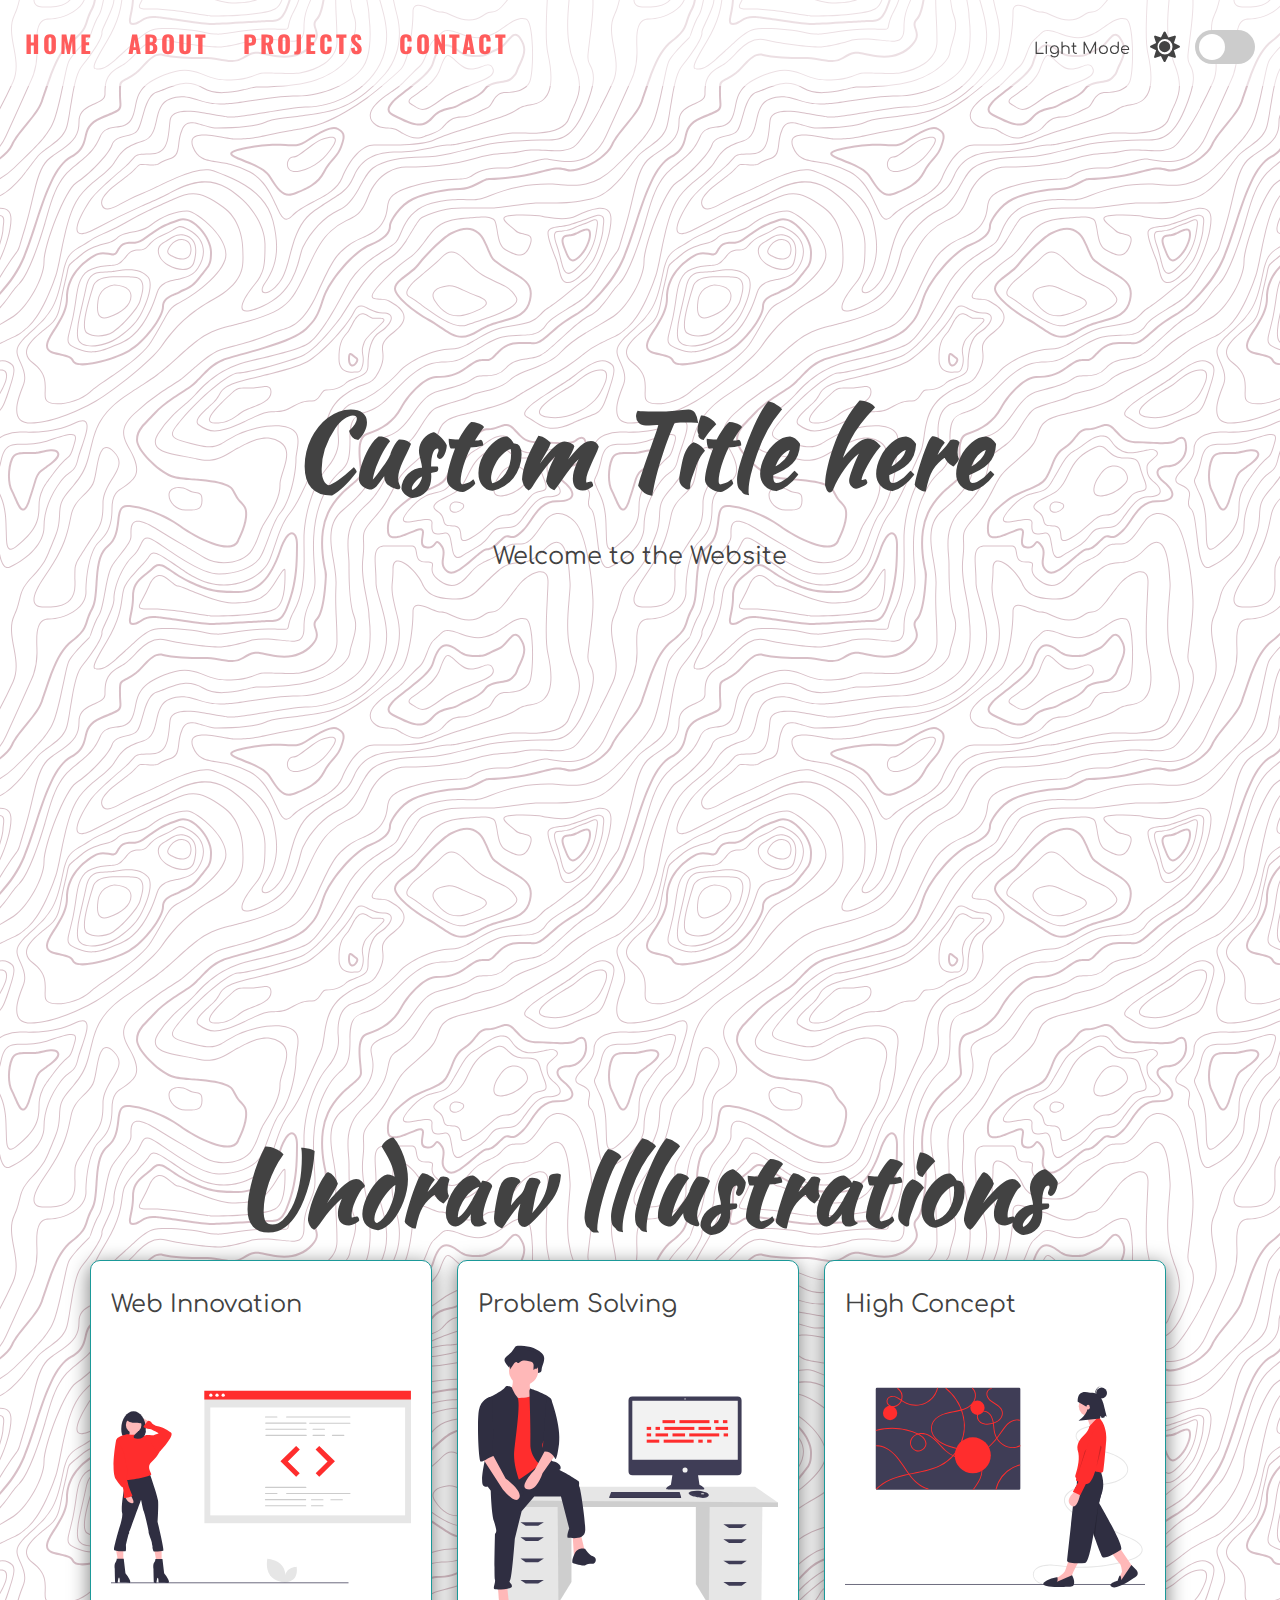
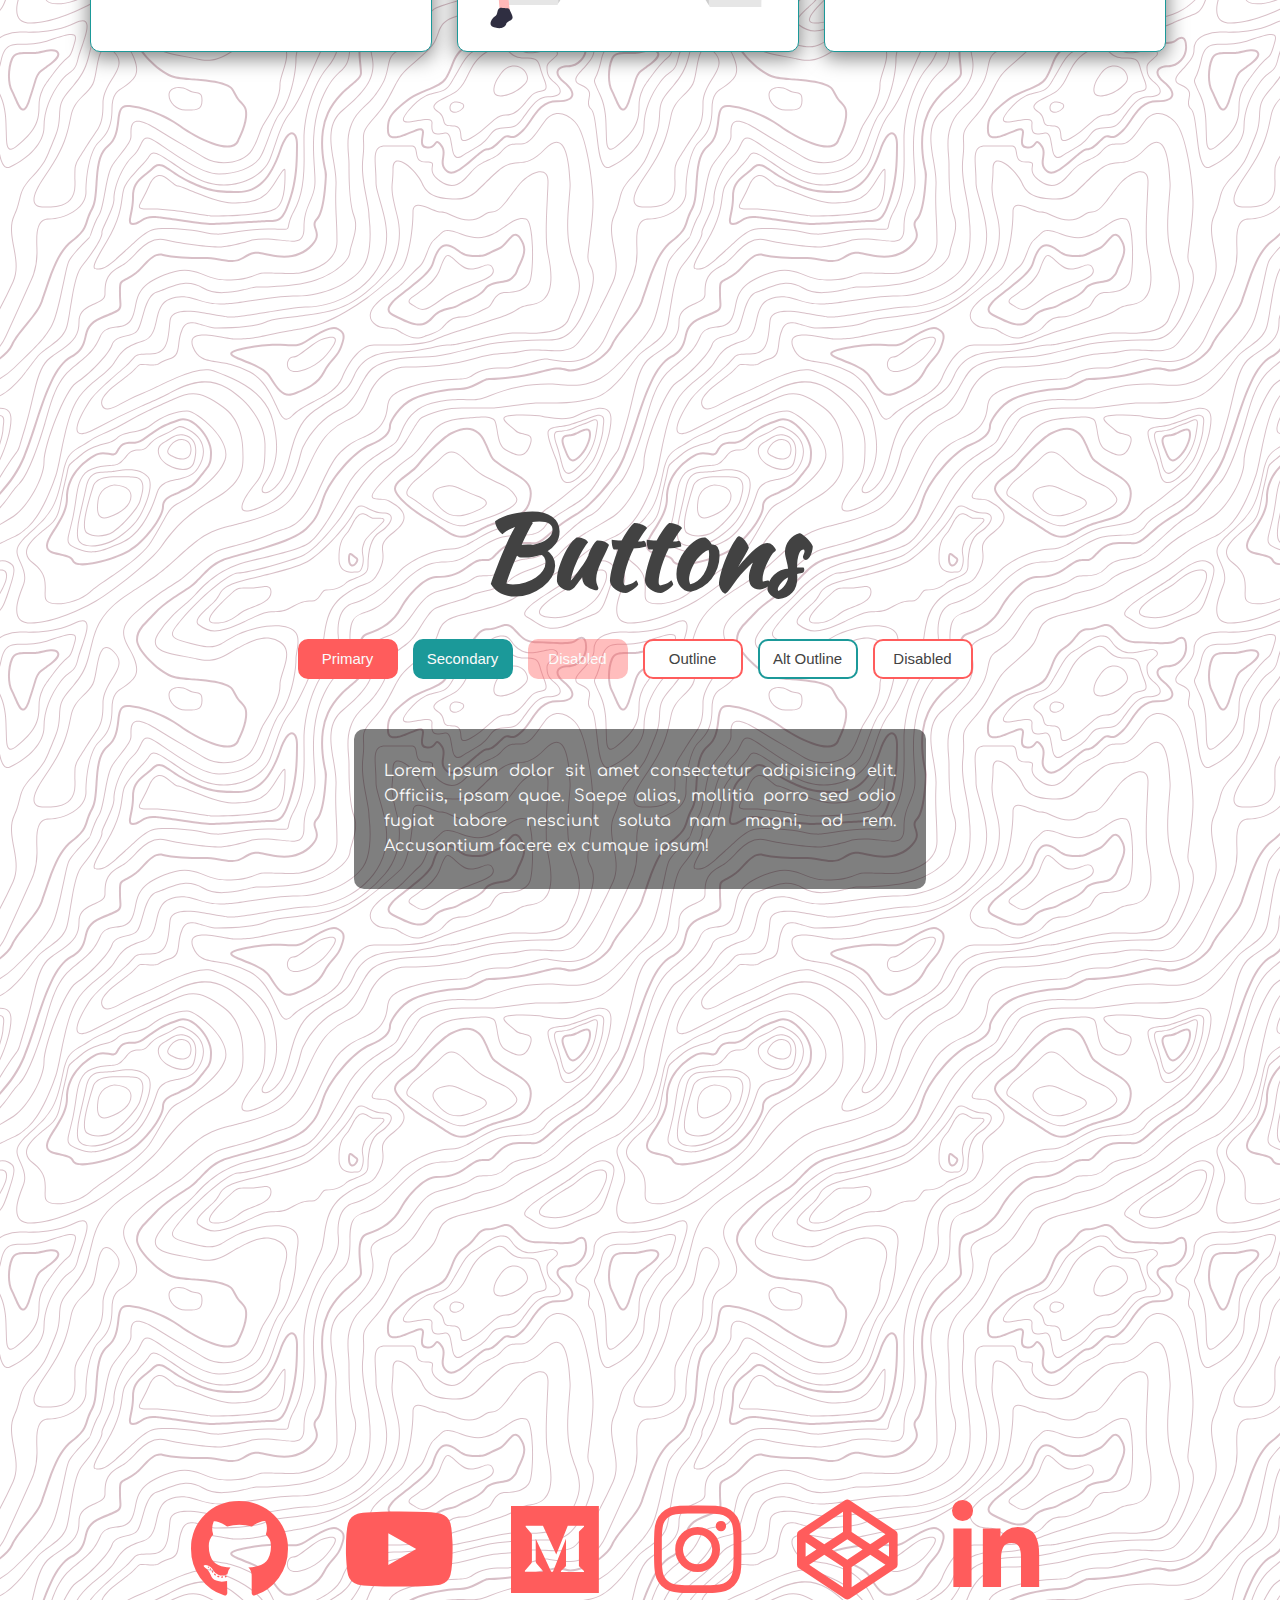
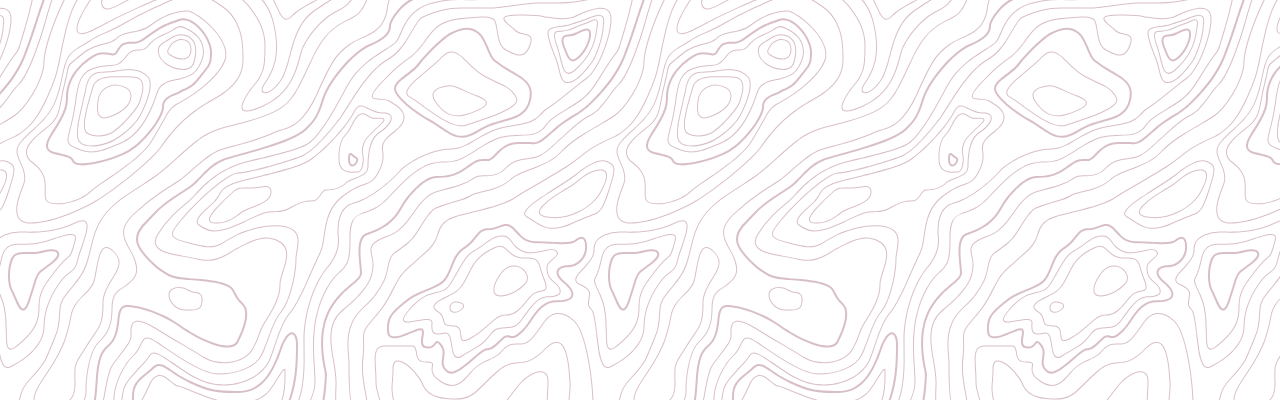
==== commit fa47d40f: "added dark mode func with JS" ====
--- a/2_dark_mode/index.html
+++ b/2_dark_mode/index.html
@@ -11,6 +11,18 @@
 </head>
 
 <body>
+    <!-- Dark mode toggle switch -->
+    <div class="theme-switch-wrapper">
+        <span id="toggle-icon">
+            <span class="toggle-text">Light Mode </span>
+            <i class="fas fa-sun"></i>
+        </span>
+
+        <label class="theme-switch">
+            <input type="checkbox">
+            <div class="slider round"></div>
+        </label>
+    </div>
     <!-- Navigation -->
     <nav id="nav">
         <!-- # symbol accesses id of sections -->
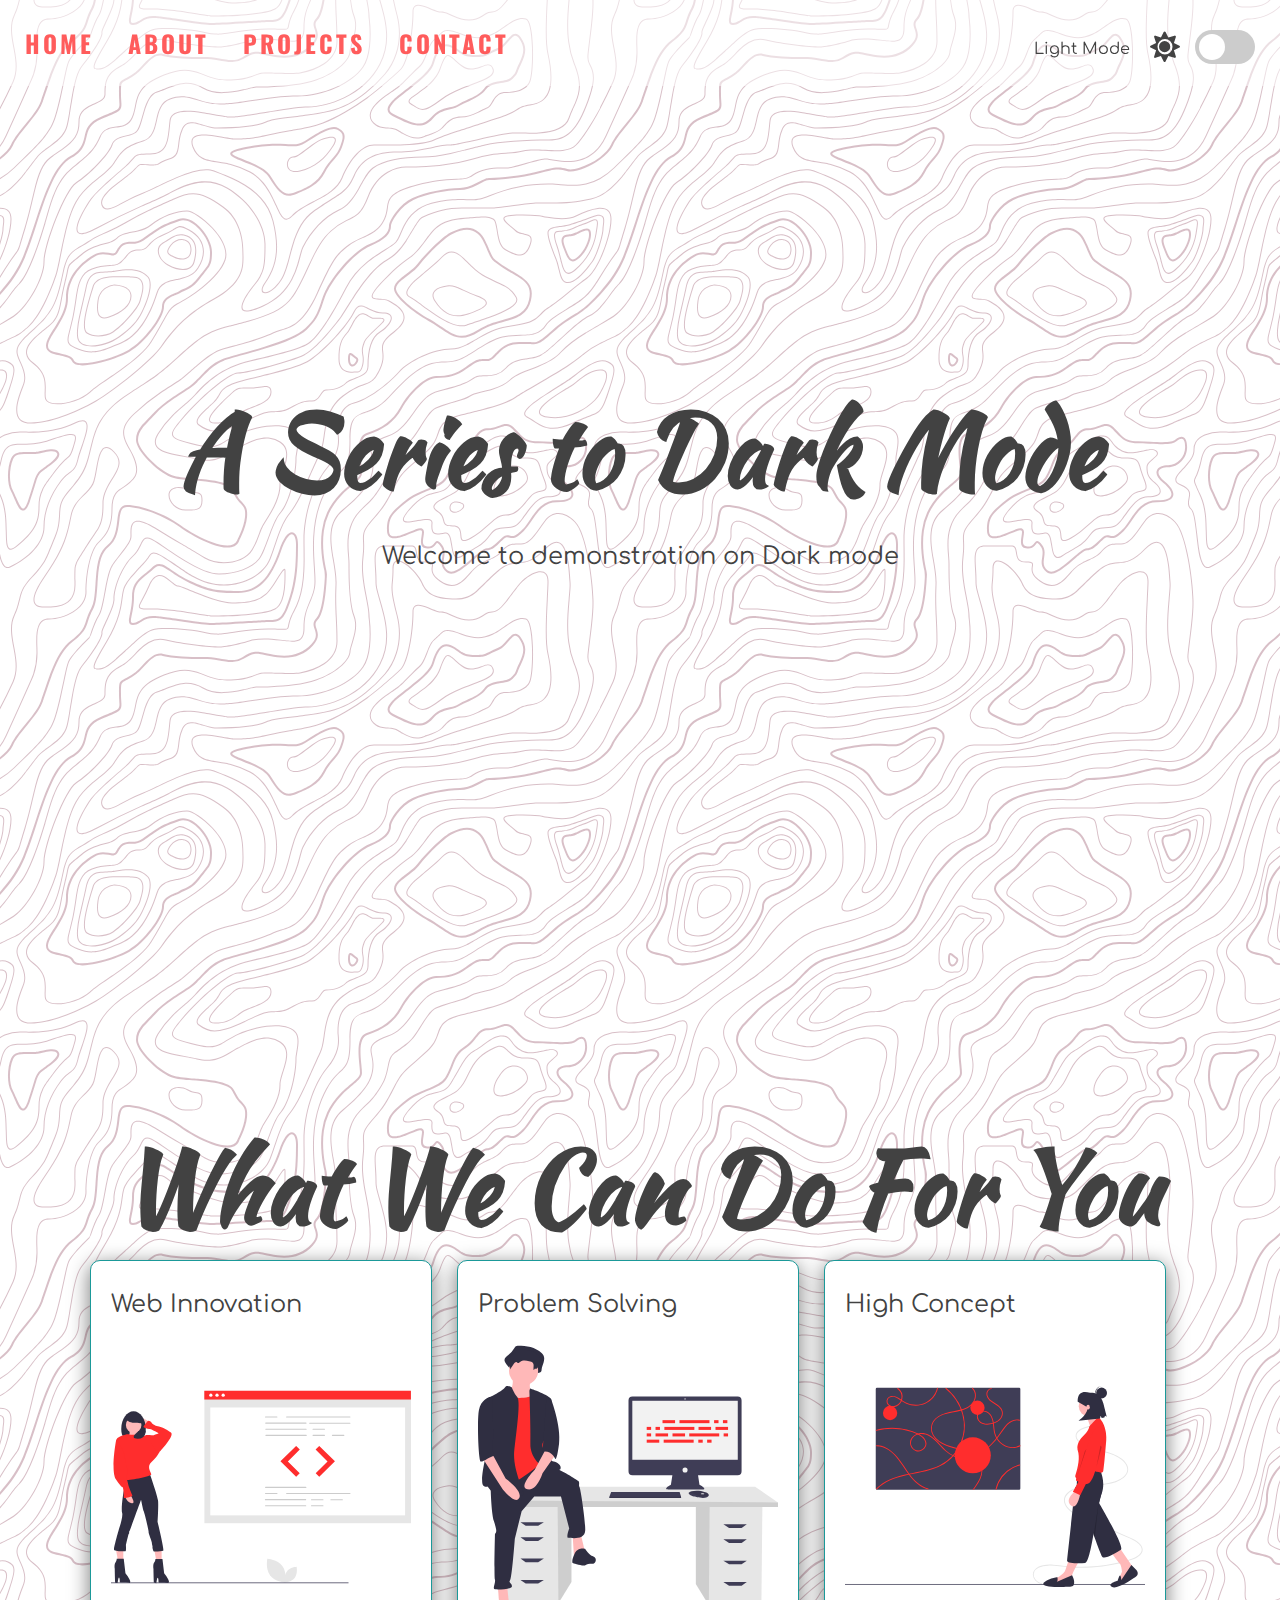
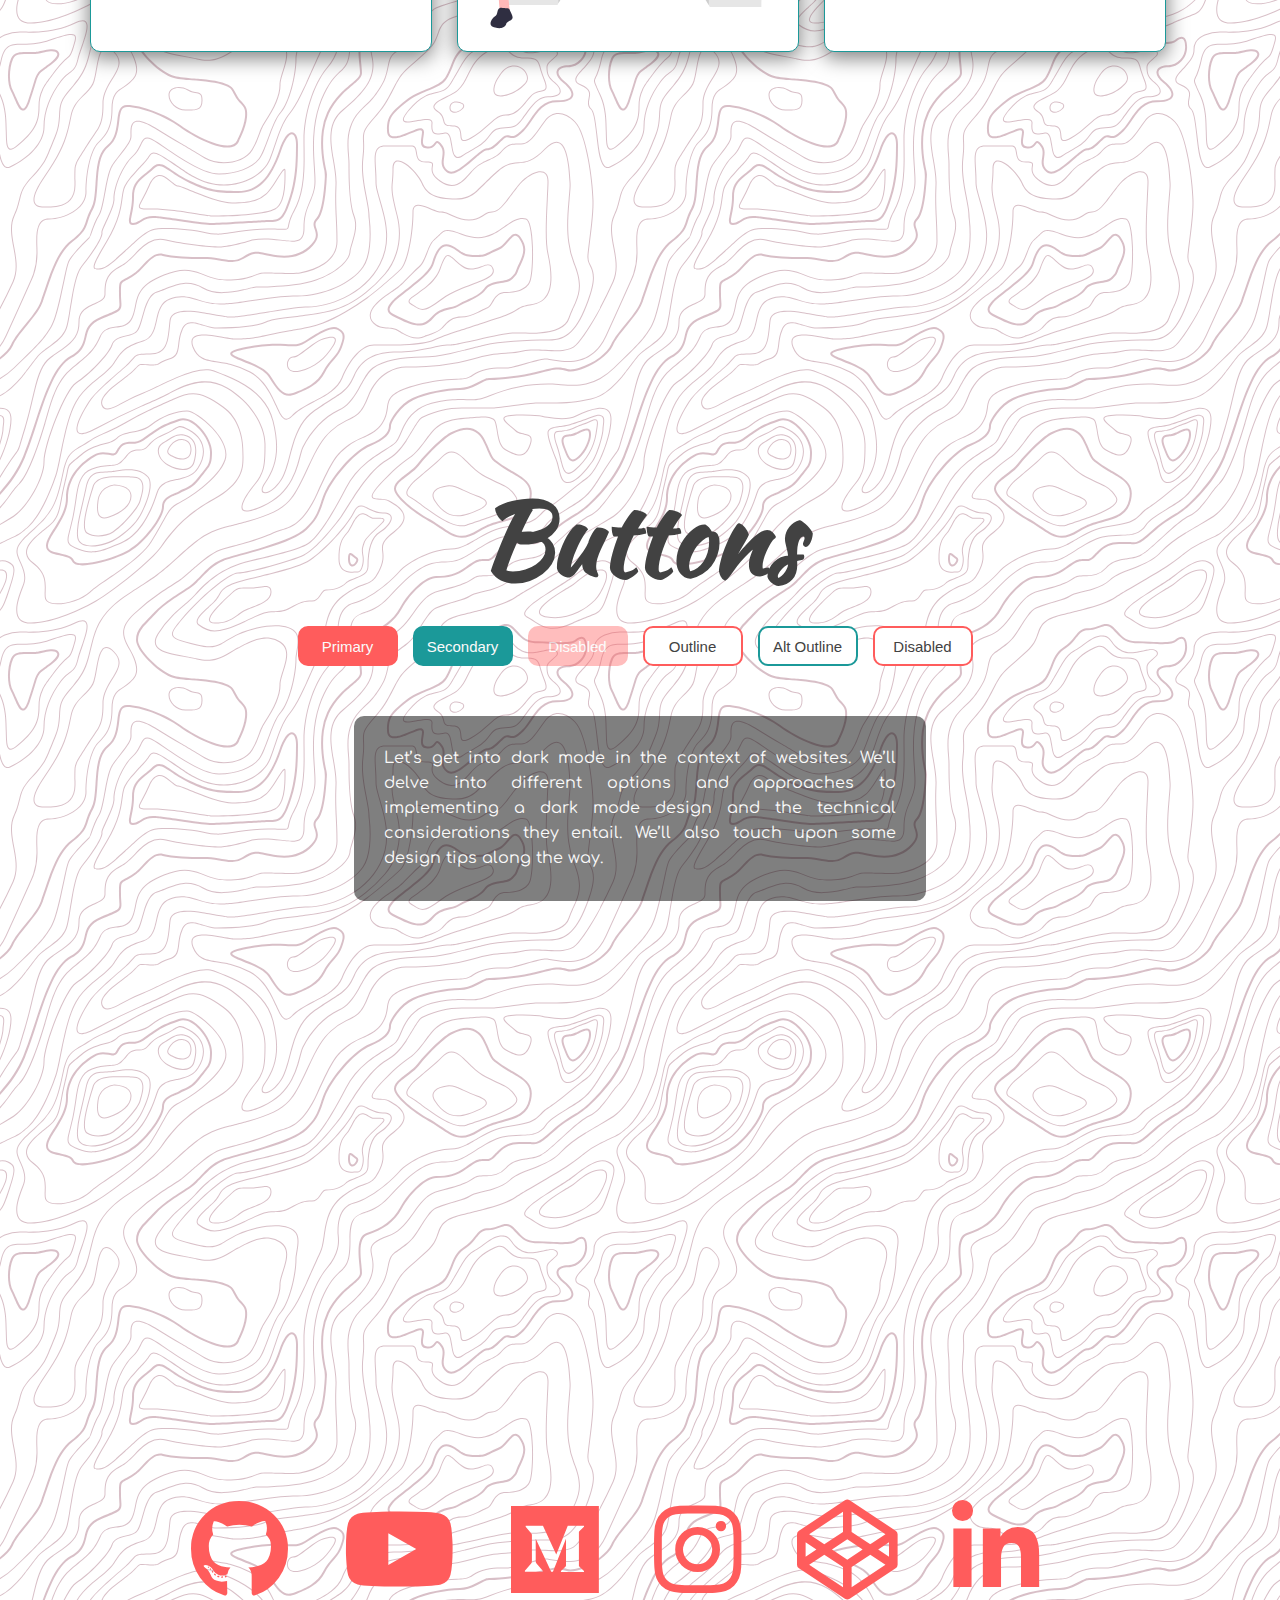
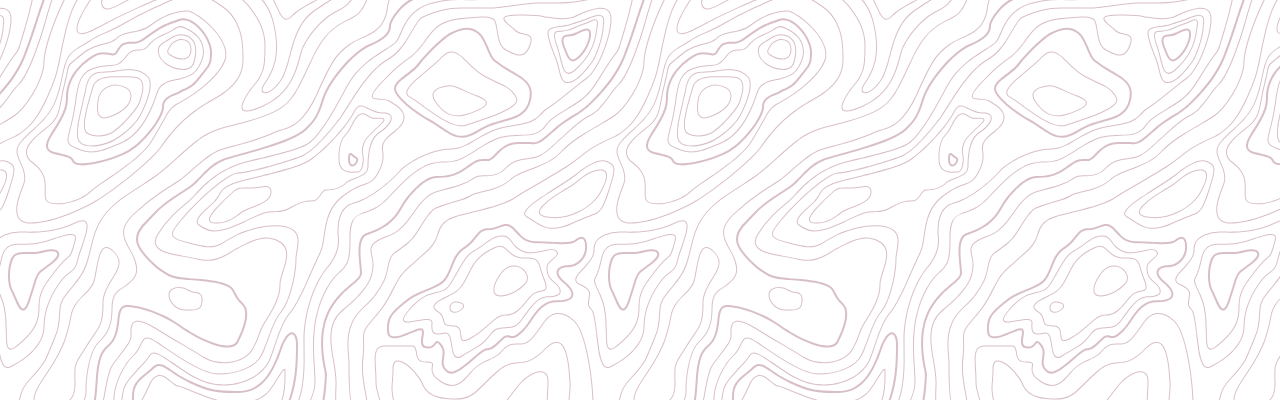
==== commit 0408d91d: "bug fix with console to top and project break fix form break id at html" ====
--- a/2_dark_mode/index.html
+++ b/2_dark_mode/index.html
@@ -34,13 +34,13 @@
     <!-- home Section -->
     <section id="home">
         <div class="title-group">
-            <h1>Custom Title here</h1>
-            <h2>Welcome to the Website</h2>
+            <h1>A Series to Dark Mode</h1>
+            <h2>Welcome to demonstration on Dark mode </h2>
         </div>
     </section>
     <!-- About Section -->
     <section id="about">
-        <h1>Undraw Illustrations</h1>
+        <h1>What We Can Do For You</h1>
         <div class="about-container">
             <div class="image-container">
                 <h2>Web Innovation</h2>
@@ -71,8 +71,9 @@
             <button class="outline">Disabled</button>
         </div>
         <div class="text-box" id="text-box">
-            <p>Lorem ipsum dolor sit amet consectetur adipisicing elit. Officiis, ipsam quae. Saepe alias, mollitia
-                porro sed odio fugiat labore nesciunt soluta nam magni, ad rem. Accusantium facere ex cumque ipsum!
+            <p>Let’s get into dark mode in the context of websites. We’ll delve into different options and approaches to
+                implementing a dark mode design and the technical considerations they entail. We’ll also touch upon some
+                design tips along the way.
             </p>
         </div>
     </section>
